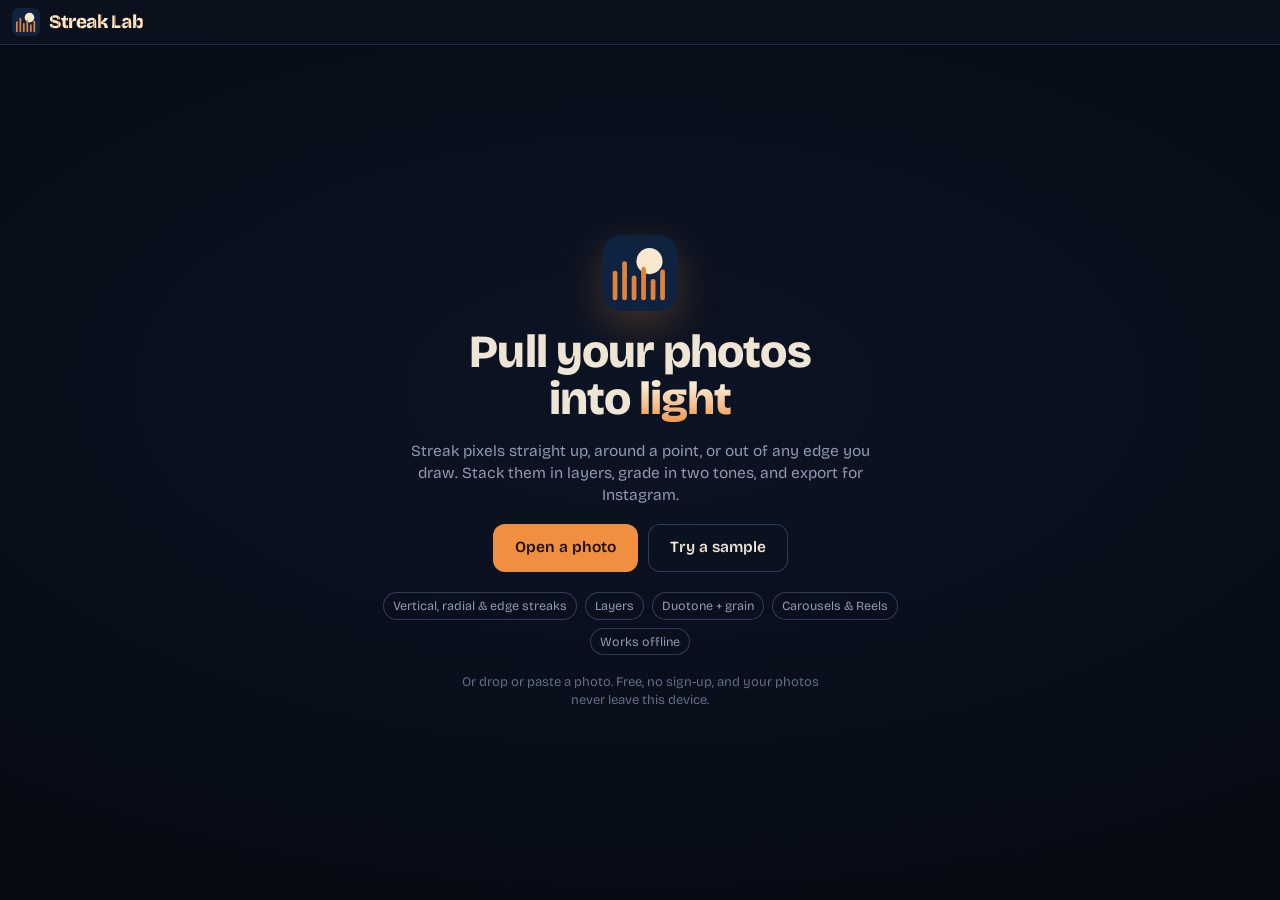
==== index.html @ 866c9d4f "Replace edge softness with edge overlap Streaks now start slightly behind the drawn edge and fade in" ====
<!doctype html>
<html lang="en">
<head>
<meta charset="utf-8">
<meta name="viewport" content="width=device-width, initial-scale=1, viewport-fit=cover, interactive-widget=resizes-content">
<title>Streak Lab</title>
<meta name="description" content="A free photo editor that turns photos into pixel-streak art: vertical, radial or edge streaks in layers, a duotone grade with grain, and exports sized for Instagram posts, carousels and Reels. Runs entirely in your browser.">
<link rel="canonical" href="https://jamies.dev/streak-lab/">
<meta name="theme-color" content="#0a111d">
<link rel="icon" href="icons/favicon.svg" type="image/svg+xml">
<link rel="icon" href="icons/favicon-32.png" sizes="32x32" type="image/png">
<link rel="apple-touch-icon" href="icons/apple-touch-icon.png">
<link rel="manifest" href="manifest.webmanifest">
<meta name="apple-mobile-web-app-capable" content="yes">
<meta name="mobile-web-app-capable" content="yes">
<meta name="apple-mobile-web-app-title" content="Streak Lab">
<meta name="apple-mobile-web-app-status-bar-style" content="black-translucent">
<meta property="og:type" content="website">
<meta property="og:site_name" content="jamies.dev">
<meta property="og:title" content="Streak Lab">
<meta property="og:description" content="Turn photos into pixel-streak art and export it for Instagram posts, carousels and Reels. Free, and your photos never leave your device.">
<meta property="og:url" content="https://jamies.dev/streak-lab/">
<meta property="og:image" content="https://jamies.dev/streak-lab/og-image.png">
<meta property="og:image:width" content="1200">
<meta property="og:image:height" content="630">
<meta property="og:image:alt" content="Streak Lab: a moon over orange pixel streaks on navy">
<meta name="twitter:card" content="summary_large_image">
<meta name="twitter:title" content="Streak Lab">
<meta name="twitter:description" content="Turn photos into pixel-streak art and export it for Instagram posts, carousels and Reels.">
<meta name="twitter:image" content="https://jamies.dev/streak-lab/og-image.png">
<meta name="twitter:image:alt" content="Streak Lab: a moon over orange pixel streaks on navy">
<link rel="preconnect" href="https://fonts.googleapis.com">
<link rel="preconnect" href="https://fonts.gstatic.com" crossorigin>
<link href="https://fonts.googleapis.com/css2?family=Bricolage+Grotesque:opsz,wght@12..96,400;12..96,500;12..96,600;12..96,800&display=swap" rel="stylesheet">
<style>
/* Darkroom theme: an editor is always dark so the photo is the brightest thing on screen */
:root{
  --bg:#0a111d; --stage:#060b14; --panel:#0f1828; --panel2:#152136; --raise:#1b2942; --line:#1f2c44; --line2:#2c3c5a;
  --fg:#eee5d4; --muted:#8e9ab0; --dim:#5f6d86; --accent:#ef8f3f; --accent-hi:#f7b267; --accent-fg:#1a1006; --cream:#f7e8cf;
  --sat:env(safe-area-inset-top,0px); --sab:env(safe-area-inset-bottom,0px); --sal:env(safe-area-inset-left,0px); --sar:env(safe-area-inset-right,0px);
  color-scheme:dark;
}
*,*::before,*::after{box-sizing:border-box}
html{-webkit-text-size-adjust:100%;height:100%}
body{margin:0;height:100%;overflow:hidden;background:var(--bg);color:var(--fg);font:14px/1.4 "Bricolage Grotesque",system-ui,-apple-system,"Segoe UI",sans-serif;-webkit-font-smoothing:antialiased}
button,select,input,label{-webkit-tap-highlight-color:transparent;touch-action:manipulation;font:inherit;color:inherit}
button{cursor:pointer}
button:disabled,label.disabled{opacity:.4;cursor:not-allowed}
[hidden]{display:none!important}
:focus-visible{outline:2px solid var(--accent);outline-offset:2px}
svg.i{width:20px;height:20px;fill:none;stroke:currentColor;stroke-width:1.7;stroke-linecap:round;stroke-linejoin:round;flex:none}
input[type=file]{position:absolute;opacity:0;width:1px;height:1px;pointer-events:none}

/* ---------- shell */
.shell{height:100vh;height:100dvh;display:grid;
  grid-template-columns:68px minmax(0,1fr) 312px;grid-template-rows:auto minmax(0,1fr);
  grid-template-areas:"top top top" "rail main panel";padding:0 var(--sar) 0 var(--sal)}
.topbar{grid-area:top}.rail{grid-area:rail}.main{grid-area:main}.panel{grid-area:panel}.tabbar{grid-area:tabbar;display:none}
body.no-photo .shell{grid-template-columns:minmax(0,1fr);grid-template-areas:"top" "main"}
body.no-photo :is(.rail,.panel,.tabbar,.optbar,.tb-edit,#exportBtn,#newBtn){display:none!important}

/* ---------- top bar */
.topbar{display:flex;align-items:center;gap:8px;padding:calc(8px + var(--sat)) 12px 8px;border-bottom:1px solid var(--line);background:var(--bg);min-width:0}
.brand{display:flex;align-items:center;gap:9px;min-width:0;margin-right:auto}
.brand svg{width:28px;height:28px;border-radius:7px;flex:none}
.brand b{font-weight:800;font-size:19px;letter-spacing:-.02em;white-space:nowrap;
  background:repeating-linear-gradient(90deg,var(--cream) 0 3px,var(--accent) 3px 4px,var(--cream) 4px 9px,var(--accent) 9px 10px,var(--cream) 10px 14px);
  -webkit-background-clip:text;background-clip:text;color:transparent}
.brand .file{color:var(--dim);font-size:12.5px;white-space:nowrap;overflow:hidden;text-overflow:ellipsis;padding-left:10px;border-left:1px solid var(--line2);margin-left:2px}
.tb-edit{display:flex;gap:2px;align-items:center}
.ib{display:inline-flex;align-items:center;justify-content:center;gap:6px;min-width:38px;height:38px;padding:0 9px;border:0;border-radius:9px;background:transparent;color:var(--fg)}
.ib:hover:not(:disabled){background:var(--raise)}
.ib.held,.ib[aria-pressed="true"]{background:var(--cream);color:#12233f}
.btn{display:inline-flex;align-items:center;justify-content:center;gap:7px;border:0;background:var(--accent);color:var(--accent-fg);font-weight:600;min-height:38px;padding:8px 16px;border-radius:9px;white-space:nowrap;position:relative}
.btn:hover:not(:disabled){background:var(--accent-hi)}
.btn.ghost{background:transparent;color:var(--fg);box-shadow:inset 0 0 0 1px var(--line2)}
.btn.ghost:hover:not(:disabled){background:var(--raise)}
.btn.big{min-height:48px;padding:12px 22px;font-size:15.5px;border-radius:12px}
.btn.wide{width:100%}
.chip{display:inline-flex;align-items:center;gap:6px;border:0;box-shadow:inset 0 0 0 1px var(--line2);background:var(--panel2);font-size:13px;min-height:32px;padding:5px 11px;border-radius:999px}
.chip:hover:not(:disabled){box-shadow:inset 0 0 0 1px var(--accent)}
.sep{width:1px;height:22px;background:var(--line2);margin:0 4px}

/* ---------- tool rail */
.rail{display:flex;flex-direction:column;gap:4px;padding:10px 8px;border-right:1px solid var(--line);background:var(--bg);overflow:auto}
.tool{display:flex;flex-direction:column;align-items:center;justify-content:center;gap:3px;min-height:54px;border:0;border-radius:11px;background:transparent;color:var(--muted);font-size:11px;line-height:1.1;padding:6px 2px;position:relative}
.tool:hover{color:var(--fg);background:var(--panel2)}
.tool[aria-pressed="true"]{color:var(--fg);background:var(--raise)}
.tool[aria-pressed="true"]::before{content:"";position:absolute;left:-8px;top:12px;bottom:12px;width:3px;border-radius:0 3px 3px 0;background:var(--accent)}
.tool kbd{position:absolute;top:4px;right:6px;font:10px/1 ui-monospace,monospace;color:var(--dim)}
.rail .grow{flex:1}

/* ---------- canvas area */
.main{display:flex;flex-direction:column;min-width:0;min-height:0;background:var(--stage)}
.optbar{display:flex;align-items:center;gap:8px 12px;flex-wrap:wrap;min-height:46px;padding:6px 12px;border-bottom:1px solid var(--line);background:var(--bg)}
.optbar .tname{font-weight:600;white-space:nowrap}
.optbar .tag{font-size:11.5px;padding:2px 7px;border-radius:999px;background:var(--raise);color:var(--accent-hi);white-space:nowrap}
.optbar .hint{flex:1 1 200px;color:var(--muted);font-size:13px;margin:0;min-width:0}
.optbar .bsize{display:flex;align-items:center;gap:8px;min-width:200px;flex:0 1 260px;font-size:13px;color:var(--muted)}
.optbar .bsize output{min-width:26px;text-align:right;color:var(--fg);font-variant-numeric:tabular-nums}
.stage{position:relative;flex:1;min-height:0;overflow:hidden;display:grid;place-items:center;touch-action:none;user-select:none;-webkit-user-select:none;
  background:radial-gradient(120% 90% at 50% 40%,#0c1424 0%,var(--stage) 70%)}
#zoomer{position:relative;transform-origin:0 0;will-change:transform;box-shadow:0 18px 60px rgba(0,0,0,.55)}
#zoomer canvas{display:block}
#overlay{position:absolute;left:0;top:0;width:100%;height:100%;touch-action:none;cursor:crosshair}
.stage.panmode #overlay{cursor:grab}
.stage.dragging::after{content:"Drop to open";position:absolute;inset:14px;border:2px dashed var(--accent);border-radius:16px;display:grid;place-items:center;color:var(--cream);font-size:18px;font-weight:600;background:rgba(10,17,29,.6)}
.zoombar{position:absolute;right:12px;bottom:12px;display:flex;align-items:center;gap:1px;background:rgba(10,17,29,.86);-webkit-backdrop-filter:blur(8px);backdrop-filter:blur(8px);box-shadow:inset 0 0 0 1px var(--line2);border-radius:10px;padding:3px;font-size:12.5px;z-index:2}
.zoombar button{border:0;background:transparent;min-width:32px;height:30px;padding:0 8px;border-radius:7px}
.zoombar button:hover{background:var(--raise)}
.zoombar span{min-width:44px;text-align:center;font-variant-numeric:tabular-nums;color:var(--muted)}
.veil{position:absolute;inset:0;background:rgba(6,11,20,.5);display:none;place-items:center;z-index:3}
body.is-busy .veil{display:grid}
.spin{width:40px;height:40px;border-radius:50%;border:4px solid rgba(247,232,207,.25);border-top-color:var(--accent);animation:spin .8s linear infinite}
@keyframes spin{to{transform:rotate(360deg)}}
@media (prefers-reduced-motion:reduce){.spin{animation-duration:2.4s}}
.toast{pointer-events:none;position:absolute;left:50%;transform:translateX(-50%);bottom:56px;z-index:4;max-width:min(520px,calc(100% - 24px));width:max-content;background:rgba(21,33,54,.96);box-shadow:inset 0 0 0 1px var(--line2),0 8px 30px rgba(0,0,0,.4);color:var(--fg);border-radius:10px;padding:9px 14px;font-size:13.5px;text-align:center;cursor:pointer;margin:0}

/* first-run guide */
.tips{position:absolute;left:12px;bottom:12px;z-index:5;width:min(340px,calc(100% - 24px));background:var(--panel2);box-shadow:inset 0 0 0 1px var(--line2),0 14px 40px rgba(0,0,0,.5);border-radius:14px;padding:14px 16px;display:grid;gap:8px}
.tips .step{font-size:11.5px;color:var(--accent-hi);font-weight:600;letter-spacing:.04em;text-transform:uppercase}
.tips h3{margin:0;font-size:16px}
.tips p{margin:0;color:var(--muted);font-size:13.5px}
.tips .inline{justify-content:flex-end}

/* empty state */
.hero{display:grid;gap:18px;justify-items:center;text-align:center;padding:28px 22px;max-width:560px}
.hero .mark{width:76px;height:76px;border-radius:20px;box-shadow:0 14px 40px rgba(239,143,63,.25)}
.hero h1{margin:0;font-size:clamp(30px,6vw,46px);line-height:1.02;font-weight:800;letter-spacing:-.02em}
.hero h1 em{font-style:normal;background:linear-gradient(180deg,var(--cream) 30%,var(--accent) 100%);-webkit-background-clip:text;background-clip:text;color:transparent}
.hero p{margin:0;color:var(--muted);font-size:15.5px;max-width:46ch}
.hero .ctas{display:flex;gap:10px;flex-wrap:wrap;justify-content:center}
.hero .small{font-size:13px;color:var(--dim)}
.feats{display:flex;gap:8px;flex-wrap:wrap;justify-content:center;margin:2px 0 0;padding:0;list-style:none}
.feats li{font-size:12.5px;color:var(--muted);padding:5px 10px;border-radius:999px;box-shadow:inset 0 0 0 1px var(--line2)}

/* ---------- right panel */
.panel{display:flex;flex-direction:column;min-height:0;border-left:1px solid var(--line);background:var(--panel)}
.pscroll{overflow:auto;overscroll-behavior:contain;flex:1;min-height:0}
.histo{padding:12px 14px 10px;border-bottom:1px solid var(--line);display:grid;gap:6px}
.histo canvas{width:100%;height:64px;display:block;border-radius:6px;background:#0a1220}
.histo .meta{display:flex;justify-content:space-between;gap:8px;font-size:11.5px;color:var(--dim);font-variant-numeric:tabular-nums}
.sec{border-bottom:1px solid var(--line)}
.sec-head{display:flex;align-items:center;gap:8px;width:100%;border:0;background:transparent;padding:12px 14px;font-weight:600;font-size:13.5px;letter-spacing:.02em;text-align:left}
.sec-head:hover{background:var(--panel2)}
.sec-head .chev{margin-left:auto;transition:transform .15s;color:var(--dim)}
.sec.collapsed .chev{transform:rotate(-90deg)}
.sec.collapsed .sec-body{display:none}
.sec-head .count{font-weight:500;color:var(--dim);font-size:12px}
.sec-body{display:grid;gap:12px;padding:2px 14px 16px}
.sub{font-size:11.5px;letter-spacing:.06em;text-transform:uppercase;color:var(--dim);font-weight:600;margin:4px 0 -4px}
.hint{margin:0;color:var(--muted);font-size:12.5px}
.inline{display:flex;gap:8px;flex-wrap:wrap;align-items:center}

/* segmented control */
.seg{display:flex;background:var(--bg);border-radius:10px;padding:3px;gap:3px;box-shadow:inset 0 0 0 1px var(--line)}
.seg button{flex:1;border:0;background:transparent;color:var(--muted);font-size:13px;min-height:32px;padding:5px 8px;border-radius:7px;white-space:nowrap}
.seg button:hover{color:var(--fg)}
.seg button[aria-pressed="true"]{background:var(--raise);color:var(--fg);font-weight:600;box-shadow:0 1px 0 rgba(255,255,255,.05),0 2px 6px rgba(0,0,0,.25)}

/* slider rows, Lightroom style: name and value on one line, slider below */
.sl{display:grid;grid-template-columns:minmax(0,1fr) auto;align-items:center;gap:0 8px}
.sl label{color:var(--muted);font-size:13px;cursor:default;user-select:none}
.sl label:hover{color:var(--fg)}
.sl output{font-size:13px;font-variant-numeric:tabular-nums;color:var(--fg);min-width:34px;text-align:right}
.sl input{grid-column:1/-1}
.selrow{display:grid;grid-template-columns:96px minmax(0,1fr);align-items:center;gap:8px;font-size:13px;color:var(--muted)}
input[type=range]{-webkit-appearance:none;appearance:none;width:100%;height:24px;margin:0;background:transparent;--p:50%;cursor:pointer}
input[type=range]::-webkit-slider-runnable-track{height:3px;border-radius:3px;background:linear-gradient(90deg,var(--accent) var(--p),var(--line2) var(--p))}
input[type=range]::-webkit-slider-thumb{-webkit-appearance:none;width:15px;height:15px;margin-top:-6px;border-radius:50%;background:var(--cream);border:0;box-shadow:0 0 0 4px rgba(239,143,63,.22),0 1px 4px rgba(0,0,0,.5)}
input[type=range]:active::-webkit-slider-thumb{box-shadow:0 0 0 6px rgba(239,143,63,.35),0 1px 4px rgba(0,0,0,.5)}
input[type=range]::-moz-range-track{height:3px;border-radius:3px;background:var(--line2)}
input[type=range]::-moz-range-progress{height:3px;border-radius:3px;background:var(--accent)}
input[type=range]::-moz-range-thumb{width:15px;height:15px;border-radius:50%;background:var(--cream);border:0;box-shadow:0 0 0 4px rgba(239,143,63,.22)}
@media (pointer:coarse){
  input[type=range]{height:32px}
  input[type=range]::-webkit-slider-thumb{width:24px;height:24px;margin-top:-10.5px}
  input[type=range]::-moz-range-thumb{width:24px;height:24px}
}
select{width:100%;font-size:13.5px;background:var(--bg);color:var(--fg);border:0;box-shadow:inset 0 0 0 1px var(--line2);border-radius:8px;padding:7px 8px;min-height:36px}
input[type=text]{font-size:16px;background:var(--bg);border:0;box-shadow:inset 0 0 0 1px var(--line2);border-radius:8px;padding:7px 10px;min-width:0;flex:1;min-height:36px}
.check{display:flex;gap:9px;align-items:flex-start;font-size:13.5px;color:var(--fg)}
.check input{width:18px;height:18px;margin:1px 0 0;accent-color:var(--accent);flex:none}

/* layers list */
.layers{display:grid;gap:6px}
.layer{display:flex;align-items:center;gap:10px;width:100%;border:0;text-align:left;padding:8px 8px 8px 10px;border-radius:10px;background:var(--bg);box-shadow:inset 0 0 0 1px var(--line);min-height:46px}
.layer:hover{box-shadow:inset 0 0 0 1px var(--line2)}
.layer[aria-pressed="true"]{background:var(--raise);box-shadow:inset 0 0 0 1px var(--accent)}
.layer .lnum{width:20px;height:20px;border-radius:6px;display:grid;place-items:center;background:var(--panel2);font-size:11.5px;color:var(--muted);flex:none}
.layer[aria-pressed="true"] .lnum{background:var(--accent);color:var(--accent-fg);font-weight:700}
.layer .ltext{display:grid;min-width:0;flex:1}
.layer .lname{font-weight:600;font-size:13.5px}
.layer .lsub{font-size:11.5px;color:var(--dim);white-space:nowrap;overflow:hidden;text-overflow:ellipsis}
.layer .ldel{border:0;background:transparent;color:var(--dim);width:30px;height:30px;border-radius:8px;display:grid;place-items:center}
.layer .ldel:hover{color:var(--fg);background:var(--panel2)}
.addrow{display:flex;gap:6px;flex-wrap:wrap}
.seg.mini{padding:2px;border-radius:9px}.seg.mini button{min-height:30px;font-size:12.5px;padding:4px 10px}
.chip input[type=checkbox]{width:15px;height:15px;margin:0;accent-color:var(--accent)}
.addrow .chip{flex:1;justify-content:center}

/* colour */
.swatches{display:grid;grid-template-columns:repeat(3,1fr);gap:8px}
.sw{display:grid;justify-items:center;gap:5px;font-size:11.5px;color:var(--muted)}
input[type=color]{-webkit-appearance:none;appearance:none;width:44px;height:44px;border:0;border-radius:50%;padding:0;background:none;cursor:pointer;box-shadow:0 0 0 2px var(--line2)}
input[type=color]::-webkit-color-swatch-wrapper{padding:0}
input[type=color]::-webkit-color-swatch{border:0;border-radius:50%}
input[type=color]::-moz-color-swatch{border:0;border-radius:50%}
.pals{display:grid;grid-template-columns:repeat(5,1fr);gap:6px}
.pal{border:0;border-radius:9px;height:34px;box-shadow:inset 0 0 0 1px rgba(255,255,255,.08);position:relative}
.pal span{position:absolute;left:0;right:0;bottom:-17px;font-size:10.5px;color:var(--muted)}
.pal:hover{box-shadow:0 0 0 2px var(--accent)}
.pals{margin-bottom:14px}

/* looks */
.starters{display:grid;grid-template-columns:repeat(2,1fr);gap:8px}
.starter{border:0;padding:0;border-radius:10px;overflow:hidden;background:var(--bg);box-shadow:inset 0 0 0 1px var(--line);text-align:left;display:grid}
.starter:hover{box-shadow:0 0 0 2px var(--accent)}
.starter .thumb{aspect-ratio:4/3;width:100%;display:block;object-fit:cover;background:linear-gradient(135deg,var(--c1),var(--c2) 60%,var(--c3))}
.starter span{padding:6px 8px;font-size:12.5px;font-weight:500}
.thumbs{display:grid;grid-template-columns:repeat(2,1fr);gap:8px}
.thumbs button{padding:0;border:0;border-radius:10px;overflow:hidden;background:var(--bg);box-shadow:inset 0 0 0 1px var(--line);display:block}
.thumbs button:hover,.thumbs button:focus-visible{box-shadow:0 0 0 2px var(--accent)}
.thumbs img{display:block;width:100%;height:auto}

/* ---------- export dialog */
dialog{border:0;padding:0;background:var(--panel);color:var(--fg);border-radius:16px;box-shadow:inset 0 0 0 1px var(--line2),0 30px 80px rgba(0,0,0,.6);width:min(560px,calc(100vw - 24px));max-height:calc(100dvh - 32px)}
dialog::backdrop{background:rgba(3,7,14,.66);-webkit-backdrop-filter:blur(3px);backdrop-filter:blur(3px)}
dialog[open]{display:flex;flex-direction:column}
.dlg-head{display:flex;align-items:center;gap:10px;padding:14px 14px 10px 18px}
.dlg-head h2{margin:0;font-size:18px;margin-right:auto}
.dlg-tabs{margin:0 14px}
.dlg-body{overflow:auto;padding:16px 18px 20px;display:grid;gap:14px}
.dlg-foot{padding:12px 18px calc(14px + var(--sab));border-top:1px solid var(--line)}
#saveBox{display:none;gap:8px}
#saveBox img{width:100%;border-radius:10px}
.slides{display:grid;grid-template-columns:repeat(auto-fill,minmax(110px,1fr));gap:8px}
.slides figure{margin:0;display:grid;gap:4px}
.slides img{width:100%;border-radius:8px;display:block}
.slides figcaption{display:flex;justify-content:space-between;align-items:center;font-size:12px;color:var(--muted)}
#reelBox{display:none;gap:8px}
#reelBox video,#reelCanvas{width:100%;max-height:52vh;object-fit:contain;background:#000;border-radius:10px;display:block}

/* ---------- phones (portrait): photo on top, tools, one panel at a time, tab bar */
@media (max-width:899px) and (orientation:portrait),(max-width:599px){
  .shell{grid-template-columns:minmax(0,1fr);grid-template-rows:auto minmax(0,1fr) auto auto auto;grid-template-areas:"top" "main" "rail" "panel" "tabbar"}
  .topbar{padding:calc(6px + var(--sat)) 8px 6px}
  .brand .file,.brand b{display:none}
  .tb-edit .lbl{display:none}
  .btn{padding:8px 13px}
  .optbar{min-height:44px;padding:4px 10px;gap:6px 10px}
  .optbar.empty,.optbar .tname,.optbar .hint{display:none}
  .optbar .bsize{flex:1 1 160px;min-width:0}
  .rail{flex-direction:row;padding:4px 8px;border-right:0;border-top:1px solid var(--line);gap:4px;overflow:visible}
  .tool{flex:1;min-height:42px;flex-direction:row;gap:6px;font-size:12.5px;padding:4px 2px}
  .tool[aria-pressed="true"]::before{left:14px;right:14px;top:auto;bottom:-6px;width:auto;height:3px;border-radius:3px 3px 0 0}
  .tool kbd,.rail .grow,.rail .zoomtool{display:none}
  .panel{height:clamp(170px,30dvh,280px);border-left:0;border-top:1px solid var(--line)}
  .histo{display:none}
  .sec{display:none;border:0}
  body[data-tab="layers"] .sec[data-sec="layers"],body[data-tab="streaks"] .sec[data-sec="streaks"],body[data-tab="colour"] .sec[data-sec="colour"],body[data-tab="looks"] .sec[data-sec="looks"]{display:block}
  .sec-head{display:none}
  .sec.collapsed .sec-body{display:grid}
  .sec-body{padding:14px 14px 18px}
  .tabbar{display:flex;border-top:1px solid var(--line);background:var(--bg);padding:0 0 var(--sab)}
  .tabbar button{flex:1;display:flex;flex-direction:column;align-items:center;gap:2px;border:0;background:transparent;color:var(--dim);font-size:11px;padding:6px 2px 5px;min-height:50px}
  .tabbar button[aria-selected="true"]{color:var(--cream)}
  .tabbar button[aria-selected="true"] svg{color:var(--accent)}
  .toast{bottom:auto;top:10px}
  body.no-photo .brand b{display:inline}
  .zoombar button.zb{display:none}
  .tips{left:8px;right:8px;width:auto;bottom:8px}
  dialog{width:100vw;max-width:100vw;height:100dvh;max-height:100dvh;border-radius:0}
  .dlg-head{padding-top:calc(12px + var(--sat))}
  .zoombar{right:8px;bottom:8px}
}
/* landscape phones: keep the desktop layout but tighter */
@media (orientation:landscape) and (max-height:520px){
  .shell{grid-template-columns:60px minmax(0,1fr) 270px}
  .topbar{padding:calc(4px + var(--sat)) 10px 4px}
  .brand .file{display:none}
  .optbar .hint{display:none}
  .histo{display:none}
  .tool{min-height:44px}
  .tool span.lbl{display:none}
}
</style>
</head>
<body class="no-photo" data-tab="streaks">
<svg width="0" height="0" style="position:absolute" aria-hidden="true">
  <symbol id="i-line" viewBox="0 0 20 20"><path d="M2.5 15.5h15M6 12.5V6M10 12.5V3.5M14 12.5V7.5"/></symbol>
  <symbol id="i-centre" viewBox="0 0 20 20"><circle cx="10" cy="10" r="6.5"/><circle cx="10" cy="10" r="1.6" fill="currentColor"/></symbol>
  <symbol id="i-edge" viewBox="0 0 20 20"><path d="M2 14.5c2.5-4.5 4.5-.5 7-3.5s4.5-.5 9-5"/><path d="M5 11V8M10 9.5V6M15 7V4" opacity=".6"/></symbol>
  <symbol id="i-protect" viewBox="0 0 20 20"><path d="M10 2.5l6 2.5v4.6c0 3.8-2.6 6.4-6 7.9-3.4-1.5-6-4.1-6-7.9V5z"/></symbol>
  <symbol id="i-erase" viewBox="0 0 20 20"><path d="M3.5 12.5l7.5-7.5 5 5-6.5 6.5H6.5z"/><path d="M8 8l5 5M10 16.5h7"/></symbol>
  <symbol id="i-hand" viewBox="0 0 20 20"><path d="M7 10.5V5a1.4 1.4 0 012.8 0v4.5V3.8a1.4 1.4 0 012.8 0v5.7V5.4a1.4 1.4 0 012.8 0v6.4c0 3.6-2.3 5.7-5.6 5.7-2.6 0-4-1.3-5.4-3.6L3.2 10.6A1.4 1.4 0 015.5 9z"/></symbol>
  <symbol id="i-undo" viewBox="0 0 20 20"><path d="M7.5 4.5L3.5 8.5l4 4"/><path d="M3.5 8.5h8.5a4.5 4.5 0 010 9H9"/></symbol>
  <symbol id="i-redo" viewBox="0 0 20 20"><path d="M12.5 4.5l4 4-4 4"/><path d="M16.5 8.5H8a4.5 4.5 0 000 9h3"/></symbol>
  <symbol id="i-split" viewBox="0 0 20 20"><rect x="2.5" y="4" width="15" height="12" rx="2"/><path d="M10 2.5v15"/><path d="M10 4h5.5a2 2 0 012 2v8a2 2 0 01-2 2H10z" fill="currentColor" opacity=".35" stroke="none"/></symbol>
  <symbol id="i-image" viewBox="0 0 20 20"><rect x="2.5" y="3.5" width="15" height="13" rx="2"/><circle cx="7.5" cy="8" r="1.5"/><path d="M2.5 14l4.5-4 4 3.5 2-2 4.5 4"/></symbol>
  <symbol id="i-export" viewBox="0 0 20 20"><path d="M10 12.5V2.5M6.5 6L10 2.5 13.5 6"/><path d="M4 11v5.5h12V11"/></symbol>
  <symbol id="i-layers" viewBox="0 0 20 20"><path d="M10 2.5l7.5 4-7.5 4-7.5-4z"/><path d="M2.5 10.5l7.5 4 7.5-4"/><path d="M2.5 14l7.5 4 7.5-4" opacity=".55"/></symbol>
  <symbol id="i-streaks" viewBox="0 0 20 20"><path d="M4.5 17V10M8 17V4M11.5 17V8M15 17V12"/></symbol>
  <symbol id="i-colour" viewBox="0 0 20 20"><circle cx="10" cy="10" r="7.5"/><path d="M10 2.5a7.5 7.5 0 000 15z" fill="currentColor" stroke="none" opacity=".55"/></symbol>
  <symbol id="i-looks" viewBox="0 0 20 20"><rect x="2.5" y="2.5" width="6.5" height="6.5" rx="1.5"/><rect x="11" y="2.5" width="6.5" height="6.5" rx="1.5"/><rect x="2.5" y="11" width="6.5" height="6.5" rx="1.5"/><rect x="11" y="11" width="6.5" height="6.5" rx="1.5"/></symbol>
  <symbol id="i-chev" viewBox="0 0 20 20"><path d="M5.5 8l4.5 4.5L14.5 8"/></symbol>
  <symbol id="i-x" viewBox="0 0 20 20"><path d="M5 5l10 10M15 5L5 15"/></symbol>
  <symbol id="i-fit" viewBox="0 0 20 20"><path d="M3 7.5V3.5h4M13 3.5h4v4M17 12.5v4h-4M7 16.5H3v-4"/></symbol>
  <symbol id="i-shuffle" viewBox="0 0 20 20"><path d="M3 6h3.5c4 0 4.5 8 8.5 8H17M3 14h3.5c1.4 0 2.3-.9 3-2.1M17 6h-2c-1.4 0-2.3.9-3 2.1"/><path d="M15 4l2 2-2 2M15 12l2 2-2 2"/></symbol>
</svg>

<div class="shell">
  <header class="topbar">
    <div class="brand">
      <svg viewBox="0 0 64 64" aria-hidden="true"><rect width="64" height="64" rx="14" fill="#0f2340"/><circle cx="40" cy="22" r="11" fill="#f7e8cf"/><g fill="#e0843a"><rect x="9" y="30" width="4" height="25" rx="2"/><rect x="17" y="22" width="4" height="33" rx="2"/><rect x="25" y="34" width="4" height="21" rx="2"/><rect x="33" y="27" width="4" height="28" rx="2"/><rect x="41" y="37" width="4" height="18" rx="2"/><rect x="49" y="29" width="4" height="26" rx="2"/></g></svg>
      <b>Streak Lab</b>
      <span class="file" id="fileInfo"></span>
    </div>
    <div class="tb-edit">
      <button class="ib" id="undoBtn" title="Undo (Ctrl/⌘ Z)" aria-label="Undo" disabled><svg class="i"><use href="#i-undo"/></svg></button>
      <button class="ib" id="redoBtn" title="Redo (Ctrl/⌘ Shift Z)" aria-label="Redo" disabled><svg class="i"><use href="#i-redo"/></svg></button>
      <span class="sep"></span>
      <button class="ib" id="compareBtn" title="Hold to see the original (\)"><svg class="i"><use href="#i-split"/></svg><span class="lbl">Before</span></button>
    </div>
    <label class="ib" id="newBtn" title="Open a different photo"><svg class="i"><use href="#i-image"/></svg><span class="lbl">Open</span><input type="file" accept="image/*" class="pick"></label>
    <button class="btn" id="exportBtn" data-act><svg class="i"><use href="#i-export"/></svg>Export</button>
  </header>

  <nav class="rail" id="toolSeg" aria-label="Tools">
    <button class="tool" data-tool="move" id="primaryTool" aria-pressed="true" title="Place streaks (P)"><kbd>P</kbd><svg class="i" id="primaryIcon"><use href="#i-line"/></svg><span class="lbl" id="primaryLabel">Line</span></button>
    <button class="tool" data-tool="paint" aria-pressed="false" title="Protect brush: keeps parts sharp (B)"><kbd>B</kbd><svg class="i"><use href="#i-protect"/></svg><span class="lbl">Protect</span></button>
    <button class="tool" data-tool="erase" aria-pressed="false" title="Eraser: removes protect paint and cuts edges (E)"><kbd>E</kbd><svg class="i"><use href="#i-erase"/></svg><span class="lbl">Erase</span></button>
    <button class="tool" data-tool="pan" aria-pressed="false" title="Hand: move the photo (H, or hold Space)"><kbd>H</kbd><svg class="i"><use href="#i-hand"/></svg><span class="lbl">Hand</span></button>
    <span class="grow"></span>
    <button class="tool zoomtool" id="zoomFitRail" title="Fit the photo to the screen (0)"><svg class="i"><use href="#i-fit"/></svg><span class="lbl">Fit</span></button>
  </nav>

  <main class="main">
    <div class="optbar" id="ctx">
      <span class="tname" id="toolName">Line</span><span class="tag" id="layerTag" hidden></span>
      <p class="hint" id="tapHint"></p>
      <div class="bsize" id="brushRow" hidden><label for="brush">Size</label><input type="range" id="brush" min="4" max="120" value="30"><output></output></div>
      <div class="bsize" id="psoftRow" hidden title="How gently protected areas blend into the streaks"><label for="psoft">Softness</label><input type="range" id="psoft" min="0" max="20" value="3"><output></output></div>
      <button class="chip" id="clearMask" hidden>Clear protect</button>
      <div class="seg mini" id="protSeg" hidden aria-label="Protect with"><button data-prot="brush" aria-pressed="true">Brush</button><button data-prot="subject" aria-pressed="false">Tap subject</button></div>
      <span class="inline" id="edgeOpts" hidden><button class="chip" id="autoTrace" title="Find the strongest horizon, skyline or ridge line">Auto-trace horizon</button><label class="chip" title="Pull edges you draw onto the nearest real outline"><input type="checkbox" id="snapEdges" checked> Snap to outlines</label></span>
      <span id="edgeBtns" hidden><button class="chip" id="clearEdges">Clear edges</button></span>
    </div>
    <div class="stage" id="stage">
      <div class="hero" id="empty">
        <svg class="mark" viewBox="0 0 64 64" aria-hidden="true"><rect width="64" height="64" rx="14" fill="#0f2340"/><circle cx="40" cy="22" r="11" fill="#f7e8cf"/><g fill="#e0843a"><rect x="9" y="30" width="4" height="25" rx="2"/><rect x="17" y="22" width="4" height="33" rx="2"/><rect x="25" y="34" width="4" height="21" rx="2"/><rect x="33" y="27" width="4" height="28" rx="2"/><rect x="41" y="37" width="4" height="18" rx="2"/><rect x="49" y="29" width="4" height="26" rx="2"/></g></svg>
        <h1>Pull your photos<br>into <em>light</em></h1>
        <p>Streak pixels straight up, around a point, or out of any edge you draw. Stack them in layers, grade in two tones, and export for Instagram.</p>
        <div class="ctas">
          <label class="btn big pickzone">Open a photo<input type="file" accept="image/*" class="pick"></label>
          <button class="btn ghost big" id="sampleBtn">Try a sample</button>
        </div>
        <ul class="feats"><li>Vertical, radial &amp; edge streaks</li><li>Layers</li><li>Duotone + grain</li><li>Carousels &amp; Reels</li><li>Works offline</li></ul>
        <p class="small"><span id="dropHint">Or drop or paste a photo. </span>Free, no sign-up, and your photos never leave this device.</p>
      </div>
      <div id="zoomer" hidden><canvas id="view"></canvas><canvas id="overlay" aria-label="Photo. Tap or drag to place streaks, edges or protect paint."></canvas></div>
      <div class="zoombar" id="zoombar" hidden>
        <button id="zoomOut" class="zb" aria-label="Zoom out">−</button><span id="zoomPct">100%</span><button id="zoomIn" class="zb" aria-label="Zoom in">+</button><button id="zoomFit">Fit</button>
      </div>
      <div class="veil" aria-hidden="true"><div class="spin"></div></div>
      <div class="tips" id="tips" hidden role="dialog" aria-labelledby="tipTitle">
        <span class="step" id="tipStep"></span><h3 id="tipTitle"></h3><p id="tipText"></p>
        <div class="inline"><button class="chip" id="tipSkip">Skip</button><button class="btn" id="tipNext">Next</button></div>
      </div>
      <p class="toast" id="status" role="status" aria-live="polite" hidden></p>
    </div>
  </main>

  <aside class="panel" aria-label="Adjustments">
    <div class="histo"><canvas id="histo" width="560" height="128" aria-hidden="true"></canvas><div class="meta"><span id="metaSize"></span><span id="metaLayers"></span></div></div>
    <div class="pscroll">
      <section class="sec" data-sec="layers">
        <button class="sec-head" aria-expanded="true">Layers <span class="count" id="layerCount"></span><svg class="i chev"><use href="#i-chev"/></svg></button>
        <div class="sec-body">
          <div class="layers" id="layerBar"></div>
          <div class="sub">Add a layer</div>
          <div class="addrow" id="addRow">
            <button class="chip" data-add="vertical"><svg class="i"><use href="#i-line"/></svg>Vertical</button>
            <button class="chip" data-add="radial"><svg class="i"><use href="#i-centre"/></svg>Radial</button>
            <button class="chip" data-add="edge"><svg class="i"><use href="#i-edge"/></svg>Edge</button>
          </div>
          <p class="hint">Stack modes on one photo, like rings around the moon plus streaks off a ridge. Later layers streak the result of earlier ones.</p>
        </div>
      </section>

      <section class="sec" data-sec="streaks">
        <button class="sec-head" aria-expanded="true">Streaks <span class="count" id="streakLayerName"></span><svg class="i chev"><use href="#i-chev"/></svg></button>
        <div class="sec-body">
          <div class="seg" id="modeSeg" aria-label="Streak mode for this layer">
            <button data-mode="vertical" aria-pressed="true">Vertical</button>
            <button data-mode="radial" aria-pressed="false">Radial</button>
            <button data-mode="edge" aria-pressed="false">Edge</button>
          </div>
          <p class="hint" id="modeHint"></p>
          <div class="selrow" id="methodRow"><label for="method">Method</label>
            <select id="method"><option value="stretch">Stretch</option><option value="sort">Pixel sort</option></select></div>
          <div class="selrow" id="sideRow" hidden><label for="side">Direction</label>
            <select id="side"><option value="up">Up</option><option value="down">Down</option><option value="left">Left</option><option value="right">Right</option><option value="angle">Custom angle</option><option value="a">Out from edge, this side</option><option value="b">Out from edge, other side</option><option value="both">Out from edge, both sides</option></select></div>
          <div class="sl" id="softRow" hidden><label for="soft" title="How far streaks reach back over the edge, fading in">Edge overlap</label><output></output><input type="range" id="soft" min="0" max="100" value="30"></div>
          <div class="sl" id="angleRow" hidden><label for="angle">Angle</label><output></output><input type="range" id="angle" min="-180" max="180" value="0"></div>
          <div class="sl" id="startRow"><label for="start" id="startLabel">Start line</label><output></output><input type="range" id="start" min="0" max="100" value="62"></div>
          <div class="sl"><label for="len">Length</label><output></output><input type="range" id="len" min="0" max="100" value="85"></div>
          <div class="sl"><label for="thr">Threshold</label><output></output><input type="range" id="thr" min="0" max="95" value="25"></div>
          <div class="sl"><label for="jit">Randomness</label><output></output><input type="range" id="jit" min="0" max="100" value="55"></div>
          <div class="sl"><label for="band">Band width</label><output></output><input type="range" id="band" min="1" max="16" value="3"></div>
          <div class="sub">Layer blending</div>
          <div class="sl"><label for="lop">Opacity</label><output></output><input type="range" id="lop" min="0" max="100" value="100"></div>
          <div class="selrow"><label for="blend">Blend</label><select id="blend"><option value="normal">Normal</option><option value="lighten">Lighten</option><option value="screen">Screen</option><option value="darken">Darken</option></select></div>
          <div class="inline"><button class="chip" id="shuffle" data-act><svg class="i"><use href="#i-shuffle"/></svg>Shuffle pattern</button></div>
          <p class="hint">Double-click (or double-tap) a slider’s name to reset it.</p>
        </div>
      </section>

      <section class="sec" data-sec="colour">
        <button class="sec-head" aria-expanded="true">Colour<svg class="i chev"><use href="#i-chev"/></svg></button>
        <div class="sec-body">
          <div class="swatches">
            <label class="sw"><input type="color" id="c1" value="#0f2340">Shadows</label>
            <label class="sw"><input type="color" id="c2" value="#e0843a">Mids</label>
            <label class="sw"><input type="color" id="c3" value="#f7e8cf">Highlights</label>
          </div>
          <div class="sub">Palettes</div>
          <div class="pals" id="pals"></div>
          <div class="sl"><label for="amt">Duotone strength</label><output></output><input type="range" id="amt" min="0" max="100" value="90"></div>
          <div class="sl"><label for="grain">Grain</label><output></output><input type="range" id="grain" min="0" max="100" value="35"></div>
        </div>
      </section>

      <section class="sec" data-sec="looks">
        <button class="sec-head" aria-expanded="true">Looks<svg class="i chev"><use href="#i-chev"/></svg></button>
        <div class="sec-body">
          <div class="sub">Starter looks</div>
          <div class="starters" id="starters"></div>
          <div class="sub">Variations of your edit</div>
          <div class="inline"><button class="btn ghost" id="variBtn" data-act>Show 4 variations</button></div>
          <div class="thumbs" id="thumbs"></div>
          <p class="hint" id="variHint" hidden>Tap a variation to use it.</p>
          <div class="sub">Your saved looks</div>
          <div class="inline">
            <select id="presetSel" aria-label="Saved looks" style="flex:1;min-width:0;width:auto"><option value="">Choose a saved look…</option></select>
            <button class="chip" id="presetDel">Delete</button>
          </div>
          <div class="inline">
            <input type="text" id="presetName" placeholder="Name this look" aria-label="Look name" enterkeyhint="done">
            <button class="chip" id="presetSave">Save look</button>
          </div>
          <p class="hint">A look keeps your layers, sliders, colours and streak patterns so a whole series matches. Edges and protect paint stay with each photo.</p>
          <div class="inline"><button class="chip" id="resetBtn">Reset sliders and colours</button></div>
        </div>
      </section>
    </div>
  </aside>

  <nav class="tabbar" role="tablist" aria-label="Panels">
    <button role="tab" data-tab="layers" aria-selected="false"><svg class="i"><use href="#i-layers"/></svg>Layers</button>
    <button role="tab" data-tab="streaks" aria-selected="true"><svg class="i"><use href="#i-streaks"/></svg>Streaks</button>
    <button role="tab" data-tab="colour" aria-selected="false"><svg class="i"><use href="#i-colour"/></svg>Colour</button>
    <button role="tab" data-tab="looks" aria-selected="false"><svg class="i"><use href="#i-looks"/></svg>Looks</button>
  </nav>
</div>

<dialog id="exportDlg" aria-labelledby="exportTitle">
  <div class="dlg-head"><h2 id="exportTitle">Export</h2><button class="ib" id="exportClose" aria-label="Close"><svg class="i"><use href="#i-x"/></svg></button></div>
  <div class="seg dlg-tabs" id="exTabs">
    <button data-ex="photo" aria-pressed="true">Photo</button>
    <button data-ex="carousel" aria-pressed="false">Carousel</button>
    <button data-ex="video" aria-pressed="false">Video</button>
  </div>
  <div class="dlg-body">
    <div class="expane" data-ex="photo">
      <div style="display:grid;gap:12px">
        <div class="selrow"><label for="fmt">Format</label>
          <select id="fmt"><option value="jpeg">JPEG, high quality</option><option value="png">PNG, lossless</option></select></div>
        <p class="hint" id="sizeInfo">Load a photo to export it.</p>
        <button class="btn big wide" id="saveBtn" data-act>Save full size</button>
        <div id="saveBox"><img id="saveImg" alt="Finished image at full size"><button class="chip" id="saveAgain">Save again</button></div>
      </div>
    </div>
    <div class="expane" data-ex="carousel" hidden>
      <div style="display:grid;gap:12px">
        <p class="hint">1080 × 1350 slides for an Instagram carousel: finished photo, original, your edges drawn on, then variations.</p>
        <label class="check"><input type="checkbox" id="carVar" checked> Add 2 variations</label>
        <div class="inline"><button class="btn big" id="carBtn" data-act>Make carousel</button><button class="btn ghost" id="carAll" hidden>Save all</button></div>
        <div class="slides" id="slides"></div>
      </div>
    </div>
    <div class="expane" data-ex="video" hidden>
      <div style="display:grid;gap:12px">
        <div class="selrow"><label for="reelStyle">Animation</label>
          <select id="reelStyle">
            <option value="grow">Streaks grow</option>
            <option value="wipe">Before/after wipe</option>
            <option value="breathe">Streaks breathe (loops)</option>
            <option value="push">Slow push-in</option>
            <option value="palette">Colour cycle (loops)</option>
            <option value="shuffle">Stop-motion streaks (loops)</option>
            <option value="glitch">Glitch reveal</option>
            <option value="beat">Beat cuts</option>
          </select></div>
        <div class="selrow"><label for="reelSize">Size</label>
          <select id="reelSize"><option value="reel">Reel / Story 9:16</option><option value="feed">Feed 4:5</option><option value="square">Square 1:1</option></select></div>
        <div class="selrow"><label for="reelDur">Length</label>
          <select id="reelDur"><option value="5">5 seconds</option><option value="7" selected>7 seconds</option><option value="10">10 seconds</option><option value="15">15 seconds</option></select></div>
        <div class="selrow"><label for="reelFit">Framing</label>
          <select id="reelFit"><option value="fit">Whole photo</option><option value="fill">Fill the frame</option></select></div>
        <div class="selrow" id="bgRow"><label for="reelBg">Background</label>
          <select id="reelBg"><option value="colour">Shadow colour</option><option value="blur">Blurred photo</option></select></div>
        <div class="sl" id="bpmRow" hidden><label for="bpm">Beats per minute</label><output></output><input type="range" id="bpm" min="60" max="180" value="120"></div>
        <p class="hint" id="reelHint"></p>
        <div class="inline"><button class="btn ghost" id="reelPrev" data-act>Preview</button><button class="btn" id="reelBtn" data-act>Make video</button><button class="btn ghost" id="reelStop" hidden>Stop</button></div>
        <canvas id="reelCanvas" width="1080" height="1920" hidden></canvas>
        <div id="reelBox"><video id="reelVid" controls playsinline loop muted></video><div class="inline"><button class="btn" id="reelSave">Save video</button></div></div>
      </div>
    </div>
  </div>
  <div class="dlg-foot">
    <label class="check"><input type="checkbox" id="credit"> Add a small “Made with Streak Lab” credit to carousel slides and videos</label>
  </div>
</dialog>
<script>
(function(){
const $=id=>document.getElementById(id);
const MAXD=1600, TAU=Math.PI*2, CANVAS_MAX=16000000;
const view=$('view'), vctx=view.getContext('2d',{willReadFrequently:true});
const ov=$('overlay'), octx=ov.getContext('2d');
const maskCv=document.createElement('canvas'), mctx=maskCv.getContext('2d');
let src=null, W=0, H=0, mask=null, busy=false, seed=1;
let fullImg=null, FW=0, FH=0, strokes=[], edges=[], curEdge=null, edgesDirty=false;
const st={mode:'vertical', tool:'move', prot:'brush', cx:.5, cy:.5, startV:62, startR:12};
const tick=()=>new Promise(r=>setTimeout(r,30));
const hints={vertical:'Tap or drag on the photo to set where the streaks start.',radial:'Tap or drag on the photo to set the centre of the rings.',edge:'Drag along a ridge, outline or rim. Streaks grow out of it; the white ticks show which way.'};
const modeHints={vertical:'Streaks rise straight up from a line across the photo.',radial:'Streaks radiate outward in rings around a centre point.',edge:'Streaks grow out of edges you draw on the photo.'};
const toolHints={subject:'Tap a person, animal or object to keep it sharp. An AI model finds its outline on this device.',paint:'Paint over the parts that should stay sharp.',erase:'Rub out protect paint, or cut away parts of an edge.',pan:'Drag to move the photo. Pinch, scroll or use + and − to zoom.'};
const primaryLabel={vertical:'Line',radial:'Centre',edge:'Edge'}, primaryIcon={vertical:'i-line',radial:'i-centre',edge:'i-edge'};
const toolTitle={vertical:'Set line',radial:'Set centre',edge:'Draw edge',paint:'Protect',erase:'Erase',pan:'Hand'};
const PALETTES={ember:['#0f2340','#e0843a','#f7e8cf'],gold:['#0a0e1c','#c79a3f','#fff0c8'],ice:['#0b1a2b','#4f8fb8','#eef6fb'],rose:['#1d0f24','#d4577b','#fbe3ea'],moss:['#0f1a12','#8a9a3c','#eef0d6']};
const store={get(k){try{return localStorage.getItem(k)}catch(e){return null}},set(k,v){try{localStorage.setItem(k,v)}catch(e){}}};
let starterKey='', starterT=0, hist=[], hi=-1;
const phoneMQ=matchMedia('(max-width:899px) and (orientation:portrait),(max-width:599px)');

// ---------- status toast and busy state
let toastT=0;
function armToast(){const el=$('status');clearTimeout(toastT);if(el.hidden||busy)return;
  toastT=setTimeout(()=>{el.hidden=true},/fail|couldn|can’t|won’t|too old|too large/i.test(el.textContent)?10000:4500)}
const status=t=>{const el=$('status');el.textContent=t;el.hidden=!t;armToast()};
$('status').onclick=()=>{if(!busy)$('status').hidden=true};
function refreshActs(){document.querySelectorAll('[data-act]').forEach(b=>b.disabled=busy||!src)}
function setBusy(on){busy=on;document.body.classList.toggle('is-busy',on);refreshActs();
  ['compareBtn','exportClose','undoBtn','redoBtn'].forEach(k=>$(k).disabled=on);if(!on){histUI();armToast()}}
refreshActs();

// ---------- saving files (claude.ai capability, or share sheet / download elsewhere)
let dl=null;
try{if(window.claude&&typeof window.claude.use==='function')window.claude.use('downloads').then(d=>{dl=d}).catch(()=>{})}catch(e){}
async function saveFiles(list){ // list of {blob,name}
  if(dl){for(const f of list){try{await dl.save({filename:f.name,data:f.blob})}catch(e){if(e&&e.code==='declined')return false;if(e&&e.code==='rate_limited'){await new Promise(r=>setTimeout(r,1500));try{await dl.save({filename:f.name,data:f.blob})}catch(_){}}}}return true}
  const files=list.map(f=>new File([f.blob],f.name,{type:f.blob.type}));
  if(navigator.canShare&&navigator.canShare({files})){try{await navigator.share({files});return true}catch(e){if(e.name==='AbortError')return false}}
  for(const f of list){const a=document.createElement('a');a.href=URL.createObjectURL(f.blob);a.download=f.name;document.body.appendChild(a);a.click();a.remove();setTimeout(()=>URL.revokeObjectURL(a.href),60000);await new Promise(r=>setTimeout(r,400))}
  return true;
}
const stamp=()=>new Date().toISOString().slice(0,16).replace(/[-:T]/g,'');

// ---------- panels: collapsible sections on a computer, one tab at a time on a phone
const SECS=['layers','streaks','colour','looks'];
function showSec(name){
  document.body.dataset.tab=name;
  document.querySelectorAll('.tabbar button').forEach(b=>b.setAttribute('aria-selected',b.dataset.tab===name));
  store.set('streaklab.tab',name); document.querySelector('.pscroll').scrollTop=0; queueStarters();
}
document.querySelectorAll('.tabbar button').forEach(b=>b.onclick=()=>showSec(b.dataset.tab));
const collapsed=new Set((store.get('streaklab.collapsed')||'').split(',').filter(Boolean));
document.querySelectorAll('.sec').forEach(s=>{const h=s.querySelector('.sec-head'),k=s.dataset.sec;
  const apply=()=>{s.classList.toggle('collapsed',collapsed.has(k));h.setAttribute('aria-expanded',!collapsed.has(k))};apply();
  h.onclick=()=>{collapsed.has(k)?collapsed.delete(k):collapsed.add(k);apply();store.set('streaklab.collapsed',[...collapsed].join());queueStarters()}});
{const t=store.get('streaklab.tab');showSec(SECS.includes(t)?t:'streaks')}
const looksVisible=()=>phoneMQ.matches?document.body.dataset.tab==='looks':!collapsed.has('looks');

// ---------- controls
const sliders=['start','len','thr','jit','band','brush','amt','grain','angle','lop','soft','psoft'];
const syncOut=k=>{const el=$(k),o=el.parentNode.querySelector('output');if(o)o.textContent=el.value+(k==='angle'?'°':'');
  el.style.setProperty('--p',((el.value-el.min)/(el.max-el.min)*100)+'%')};
sliders.forEach(k=>{const el=$(k);syncOut(k);
  el.addEventListener('input',()=>{syncOut(k); if(k==='start'){st.mode==='vertical'?st.startV=+el.value:st.startR=+el.value} if(k!=='brush')schedule(); drawOverlay();});
});
document.querySelectorAll('.sl label').forEach(l=>{let last=0;l.addEventListener('pointerup',()=>{const now=Date.now();if(now-last>350){last=now;return}last=0;
  const el=$(l.htmlFor);if(!el)return;el.value=el.id==='start'&&st.mode==='radial'?12:el.defaultValue;
  el.dispatchEvent(new Event('input',{bubbles:true}));el.dispatchEvent(new Event('change',{bubbles:true}))})});
['method','c1','c2','c3','blend'].forEach(k=>$(k).addEventListener('input',schedule));
['lop','blend'].forEach(k=>$(k).addEventListener('change',()=>renderLayers()));
$('psoft').addEventListener('change',()=>commit());
$('side').addEventListener('input',()=>{$('angleRow').hidden=$('side').value!=='angle';drawOverlay();schedule()});
for(const [k,c] of Object.entries(PALETTES)){const b=document.createElement('button');b.className='pal';b.dataset.preset=k;b.title=k[0].toUpperCase()+k.slice(1)+' palette';
  b.style.background=`linear-gradient(90deg,${c[0]} 0 33%,${c[1]} 33% 66%,${c[2]} 66%)`;b.innerHTML=`<span>${k[0].toUpperCase()+k.slice(1)}</span>`;
  b.onclick=()=>{['c1','c2','c3'].forEach((id,i)=>$(id).value=c[i]);schedule()};$('pals').appendChild(b)}

function setSeg(segId,attr,val){document.querySelectorAll('#'+segId+' button').forEach(b=>{if(b.dataset[attr]!=null)b.setAttribute('aria-pressed',b.dataset[attr]===val)})}
function updateCtx(){
  const t=st.tool, brush=t==='paint'||t==='erase';
  $('toolName').textContent=t==='move'||t==='edge'?toolTitle[st.mode]:toolTitle[t];
  $('layerTag').hidden=layers.length<2; $('layerTag').textContent=`Layer ${act+1} · ${MODE_NAMES[st.mode]}`;
  const subj=t==='paint'&&st.prot==='subject';
  $('tapHint').textContent=subj?toolHints.subject:brush||t==='pan'?toolHints[t]:hints[st.mode];
  $('edgeBtns').hidden=!(edges.length&&(t==='edge'||t==='erase'));
  $('edgeOpts').hidden=t!=='edge'; $('protSeg').hidden=t!=='paint';
  $('brushRow').hidden=!brush||subj; $('clearMask').hidden=!brush||!strokes.length; $('psoftRow').hidden=!brush||!strokes.length;
  $('ctx').classList.toggle('empty',['layerTag','brushRow','clearMask','edgeBtns','edgeOpts','protSeg','psoftRow'].every(k=>$(k).hidden));
  const h=$('tapHint').textContent; if(src&&phoneMQ.matches&&h!==lastHint&&$('tips').hidden)status(h); lastHint=h;
}
let lastHint='';
function setTool(t){st.tool=t;zm.pan=t==='pan';$('stage').classList.toggle('panmode',zm.pan);setSeg('toolSeg','tool',t);updateCtx()}
function setMode(m){
  st.mode=m; setSeg('modeSeg','mode',m);
  const e=m==='edge';
  $('startRow').hidden=e; $('methodRow').hidden=e; $('sideRow').hidden=!e; $('softRow').hidden=!e; $('angleRow').hidden=!e||$('side').value!=='angle';
  if(!e){$('start').value=m==='vertical'?st.startV:st.startR; syncOut('start');
    $('startLabel').textContent=m==='vertical'?'Start line':'Start radius'}
  $('modeHint').textContent=modeHints[m];
  const pt=$('primaryTool'); pt.dataset.tool=e?'edge':'move'; $('primaryLabel').textContent=primaryLabel[m];
  $('primaryIcon').innerHTML=`<use href="#${primaryIcon[m]}"/>`; pt.title=`${toolTitle[m]} (P)`;
  if(st.tool==='move'||st.tool==='edge')setTool(pt.dataset.tool); else updateCtx();
  if(layers.length)renderLayers();
  schedule(); drawOverlay();
}
document.querySelectorAll('#modeSeg button').forEach(b=>b.onclick=()=>setMode(b.dataset.mode));
document.querySelectorAll('#toolSeg .tool[data-tool]').forEach(b=>b.onclick=()=>setTool(b.dataset.tool));
$('clearMask').onclick=()=>{if(!mask)return;mask.fill(0);strokes=[];mctx.clearRect(0,0,W,H);updateCtx();drawOverlay();schedule();commit();status('Protect paint cleared.')};
$('clearEdges').onclick=()=>{edges=[];if(layers[act])layers[act].edges=edges;updateCtx();drawOverlay();schedule();commit()};

// ---------- layers: each has its own mode, sliders, seed, start position and edges
const PARAM_KEYS=['mode','method','side','angle','len','thr','jit','band','seed','opacity','blend','soft'], POS_KEYS=['startV','startR','cx','cy'], MAX_LAYERS=4;
const MODE_NAMES={vertical:'Vertical',radial:'Radial',edge:'Edge'};
let layers=[], act=0;
function curLayer(){return{mode:st.mode,method:$('method').value,side:$('side').value,angle:+$('angle').value,len:+$('len').value,thr:+$('thr').value,
  jit:+$('jit').value,band:+$('band').value,seed,opacity:+$('lop').value,blend:$('blend').value,soft:+$('soft').value,startV:st.startV,startR:st.startR,cx:st.cx,cy:st.cy,edges}}
function storeActive(){layers[act]=curLayer()}
function loadLayer(i){
  act=i; const L=layers[i];
  $('method').value=L.method; $('side').value=L.side;
  ['angle','len','thr','jit','band'].forEach(k=>{$(k).value=L[k];syncOut(k)});
  $('lop').value=L.opacity??100; syncOut('lop'); $('blend').value=L.blend||'normal'; $('soft').value=L.soft??30; syncOut('soft');
  seed=L.seed; st.startV=L.startV; st.startR=L.startR; st.cx=L.cx; st.cy=L.cy; edges=L.edges;
  setMode(L.mode);
}
function layerSub(L){
  const mix=((L.opacity??100)<100?` · ${L.opacity}%`:'')+(L.blend&&L.blend!=='normal'?` · ${L.blend}`:'');
  if(L.mode==='vertical')return `Line at ${L.startV}% · length ${L.len}`+mix;
  if(L.mode==='radial')return `Centre ${Math.round(L.cx*100)}%, ${Math.round(L.cy*100)}% · length ${L.len}`+mix;
  const n=L.edges.length;return n?`${n} edge${n>1?'s':''} · ${$('side').querySelector(`option[value="${L.side}"]`).textContent.toLowerCase()}`+mix:'No edges yet: draw one or auto-trace';
}
function renderLayers(){
  const bar=$('layerBar'); bar.innerHTML='';
  layers.forEach((L0,i)=>{const L=i===act?curLayer():L0, b=document.createElement('div');
    b.className='layer';b.setAttribute('role','button');b.tabIndex=0;b.setAttribute('aria-pressed',i===act);
    b.innerHTML=`<span class="lnum">${i+1}</span><svg class="i"><use href="#${primaryIcon[L.mode]}"/></svg><span class="ltext"><span class="lname">${MODE_NAMES[L.mode]}</span><span class="lsub"></span></span>`;
    b.querySelector('.lsub').textContent=layerSub(L);
    const pick=()=>{if(i===act)return;storeActive();loadLayer(i)};
    b.onclick=pick; b.onkeydown=e=>{if(e.key==='Enter'||e.key===' '){e.preventDefault();pick()}};
    if(layers.length>1){const d=document.createElement('button');d.className='ldel';d.setAttribute('aria-label',`Remove layer ${i+1}`);d.title='Remove layer';
      d.innerHTML='<svg class="i"><use href="#i-x"/></svg>';d.onclick=e=>{e.stopPropagation();removeLayer(i)};b.appendChild(d)}
    bar.appendChild(b)});
  $('addRow').querySelectorAll('button').forEach(b=>b.disabled=layers.length>=MAX_LAYERS);
  $('layerCount').textContent=layers.length>1?layers.length:'';
  $('streakLayerName').textContent=layers.length>1?`Layer ${act+1}`:'';
  $('metaLayers').textContent=`${layers.length} layer${layers.length>1?'s':''} · ${layers.map((L,i)=>MODE_NAMES[i===act?st.mode:L.mode]).join(' + ')}`;
  updateCtx();
}
function addLayer(mode){
  if(layers.length>=MAX_LAYERS)return;
  storeActive();
  layers.push({...LAYER_DEFAULT,mode,seed:1+Math.floor(Math.random()*99999),edges:[]});
  loadLayer(layers.length-1); setTool($('primaryTool').dataset.tool);
  if(phoneMQ.matches)showSec('streaks');
  status(`Added layer ${layers.length}: ${MODE_NAMES[mode]}. `+(mode==='edge'?'Drag along an edge on the photo.':'Tap the photo to place it.'));
}
function removeLayer(i){
  if(layers.length<2)return; storeActive(); layers.splice(i,1);
  loadLayer(Math.min(i<=act?Math.max(0,act-1):act,layers.length-1)); commit(); status(`Removed layer ${i+1}.`);
}
document.querySelectorAll('#addRow [data-add]').forEach(b=>b.onclick=()=>addLayer(b.dataset.add));
// the layers to render: the selected one comes from the controls, the rest from storage
function layerList(p){
  if(!p.layers||p.layers.length<2)return[{...p,edges:p.edges||edges}];
  return p.layers.map((L,i)=>i===p.act?{...p,edges:p.edges||edges}:{...p,...L});
}

// ---------- settings, looks and variations
const LOOK_KEYS=['mode','method','side','angle','len','thr','jit','band','amt','grain','c1','c2','c3','seed','opacity','blend','soft'];
function getSettings(){return{mode:st.mode,method:$('method').value,side:$('side').value,angle:+$('angle').value,
  startV:st.startV,startR:st.startR,cx:st.cx,cy:st.cy,len:+$('len').value,thr:+$('thr').value,jit:+$('jit').value,band:+$('band').value,
  amt:+$('amt').value,grain:+$('grain').value,c1:$('c1').value,c2:$('c2').value,c3:$('c3').value,seed,opacity:+$('lop').value,blend:$('blend').value,soft:+$('soft').value,psoft:+$('psoft').value,
  layers:layers.length>1?layers.map((L,i)=>i===act?null:L):undefined,act}}
function applyLook(s){
  if(s.layers&&s.layers.length>1){
    ['c1','c2','c3'].forEach(k=>{if(s[k]!=null)$(k).value=s[k]});
    ['amt','grain'].forEach(k=>{if(s[k]!=null){$(k).value=s[k];syncOut(k)}});
    storeActive();
    layers=s.layers.map((e,i)=>{e=e||s;const L={...(layers[i]||{...LAYER_DEFAULT,edges:[]})};
      PARAM_KEYS.forEach(k=>{if(e[k]!=null)L[k]=e[k]});POS_KEYS.forEach(k=>{if(e[k]!=null)L[k]=e[k]});
      if(Array.isArray(e.edges))L.edges=e.edges; return L});
    loadLayer(Math.min(s.act||0,layers.length-1)); return}
  ['method','side','c1','c2','c3','blend'].forEach(k=>{if(s[k]!=null)$(k).value=s[k]});
  ['angle','len','thr','jit','band','amt','grain'].forEach(k=>{if(s[k]!=null){$(k).value=s[k];syncOut(k)}});
  if(s.opacity!=null){$('lop').value=s.opacity;syncOut('lop')}
  if(s.soft!=null){$('soft').value=s.soft;syncOut('soft')}
  if(s.seed!=null)seed=s.seed;
  setMode(s.mode||st.mode);
}
const DEFAULTS=getSettings(), LAYER_DEFAULT=(({edges,...L})=>L)(curLayer());
layers=[curLayer()];
$('resetBtn').onclick=()=>{ // sliders and colours back to defaults; layers keep their mode, position and edges
  storeActive(); const d={};['method','side','angle','len','thr','jit','band','seed','opacity','blend','soft'].forEach(k=>d[k]=LAYER_DEFAULT[k]);
  layers=layers.map(L=>({...L,...d})); loadLayer(act);
  applyLook({c1:DEFAULTS.c1,c2:DEFAULTS.c2,c3:DEFAULTS.c3,amt:DEFAULTS.amt,grain:DEFAULTS.grain});
  status('Sliders and colours reset. Your layers, edges and protect paint are kept.')};
$('shuffle').onclick=()=>{seed=1+Math.floor(Math.random()*99999);schedule()};
function variants(base){
  const pal=Object.keys(PALETTES), cur=pal.find(k=>PALETTES[k][1]===base.c2), pi=Math.max(0,pal.indexOf(cur));
  const R=()=>1+Math.floor(Math.random()*99999), clamp=(v,a,b)=>Math.max(a,Math.min(b,Math.round(v)));
  const withPal=(o,k)=>Object.assign(o,{c1:PALETTES[k][0],c2:PALETTES[k][1],c3:PALETTES[k][2]});
  const v=[];
  v.push({...base,seed:R(),jit:clamp(base.jit+25,0,100)});
  v.push(withPal({...base,seed:R()},pal[(pi+1)%pal.length]));
  const d={...base,seed:R(),len:clamp(base.len*.7,10,100)};
  if(base.mode==='edge'){const opts=['up','both','angle'].filter(x=>x!==base.side);d.side=opts[0];if(d.side==='angle')d.angle=20}
  else d.method=base.method==='sort'?'stretch':'sort';
  v.push(d);
  v.push(withPal({...base,seed:R(),band:clamp(1+Math.random()*9,1,16),thr:clamp(base.thr+(Math.random()-.5)*30,0,95)},pal[(pi+2)%pal.length]));
  return v;
}
function loadPresets(){try{return JSON.parse(localStorage.getItem('streaklab.looks')||'{}')}catch(e){return{}}}
function storePresets(o){try{localStorage.setItem('streaklab.looks',JSON.stringify(o));return true}catch(e){return false}}
function fillPresets(sel){const o=loadPresets(),s=$('presetSel');s.length=1;Object.keys(o).sort().forEach(n=>{const op=document.createElement('option');op.value=op.textContent=n;s.appendChild(op)});if(sel)s.value=sel;$('presetDel').disabled=!s.value}
fillPresets();
$('presetSave').onclick=()=>{const n=$('presetName').value.trim();if(!n){$('presetName').focus();status('Type a name for the look first.');return}
  const s=getSettings(),look={};LOOK_KEYS.forEach(k=>look[k]=s[k]);
  if(s.layers){look.layers=s.layers.map(L=>{if(!L)return null;const o={};PARAM_KEYS.forEach(k=>o[k]=L[k]);return o});look.act=s.act}
  const o=loadPresets();o[n]=look;
  if(storePresets(o)){fillPresets(n);$('presetName').value='';status(`Saved the look “${n}”.`)}else status('This browser won’t let the page store looks.')};
$('presetName').addEventListener('keydown',e=>{if(e.key==='Enter'){e.preventDefault();$('presetSave').click()}});
$('presetSel').onchange=()=>{$('presetDel').disabled=!$('presetSel').value;const o=loadPresets()[$('presetSel').value];if(o){applyLook(o);status(`Applied the look “${$('presetSel').value}”.`)}};
$('presetDel').onclick=()=>{const n=$('presetSel').value;if(!n)return;if(!confirm(`Delete the look “${n}”?`))return;const o=loadPresets();delete o[n];storePresets(o);fillPresets();status(`Deleted “${n}”.`)};

// ---------- starter looks: one tap, previewed on your own photo
const STARTERS=[
  {name:'Ember rise',l:{mode:'vertical',method:'stretch',len:85,thr:25,jit:55,band:3},pal:'ember',amt:90,grain:35},
  {name:'Halo',l:{mode:'radial',method:'stretch',len:60,thr:30,jit:40,band:2},pal:'gold',amt:90,grain:30},
  {name:'Pixel rain',l:{mode:'vertical',method:'sort',len:70,thr:35,jit:70,band:2},pal:'ice',amt:85,grain:25},
  {name:'Shockwave',l:{mode:'radial',method:'sort',len:90,thr:20,jit:60,band:4},pal:'rose',amt:95,grain:40},
  {name:'Long exposure',l:{mode:'vertical',method:'stretch',len:100,thr:10,jit:20,band:8},pal:'moss',amt:70,grain:20},
  {name:'Ridge fire',l:{mode:'edge',side:'up',len:70,thr:20,jit:55,band:3},pal:'ember',amt:90,grain:35}];
const starterLook=S=>({opacity:100,blend:'normal',...S.l,c1:PALETTES[S.pal][0],c2:PALETTES[S.pal][1],c3:PALETTES[S.pal][2],amt:S.amt,grain:S.grain});
STARTERS.forEach((S,i)=>{const b=document.createElement('button');b.className='starter';b.dataset.i=i;
  const c=PALETTES[S.pal];b.innerHTML=`<img class="thumb" alt="" style="--c1:${c[0]};--c2:${c[1]};--c3:${c[2]}"><span></span>`;b.querySelector('span').textContent=S.name;
  b.onclick=()=>{if(!src)return;applyLook(starterLook(S));
    status(S.l.mode==='edge'&&!edges.length?`${S.name}: now drag along an edge on the photo.`:`Applied ${S.name}. Tweak it from here.`)};
  $('starters').appendChild(b)});
function queueStarters(){clearTimeout(starterT);starterT=setTimeout(renderStarters,450)}
async function renderStarters(){
  if(!src||busy||!looksVisible())return;
  const base=getSettings(), key=JSON.stringify([FW,FH,strokes.length,base.layers,base.act,st.startV,st.startR,st.cx,st.cy,edges]);
  if(key===starterKey)return; starterKey=key;
  const s=Math.min(1,240/Math.max(FW,FH)), c=ctxAt(Math.max(1,Math.round(FW*s)),Math.max(1,Math.round(FH*s)));
  const imgs=$('starters').querySelectorAll('img');
  for(let i=0;i<STARTERS.length;i++){if(starterKey!==key)return;
    imgs[i].src=toCanvas(compute(c,{...base,...starterLook(STARTERS[i])}).out,c.w,c.h).toDataURL('image/jpeg',.82); await tick()}
}

// ---------- undo / redo (layers, edges, colours and protect paint)
function snap(){storeActive();return JSON.stringify({layers,c:[$('c1').value,$('c2').value,$('c3').value],amt:+$('amt').value,grain:+$('grain').value,psoft:+$('psoft').value,strokes})}
function histUI(){$('undoBtn').disabled=busy||hi<=0;$('redoBtn').disabled=busy||hi>=hist.length-1}
function commit(){if(!src)return;const s=snap();if(hist[hi]===s)return;hist=hist.slice(0,hi+1);hist.push(s);if(hist.length>80)hist.shift();hi=hist.length-1;histUI();persistState()}
function redrawMask(){mctx.clearRect(0,0,W,H);
  for(const s of strokes){if(s.t==='auto'){const c=rasterCanvas(s.id);if(c)mctx.drawImage(c,0,0);continue}mctx.save();if(s.t==='erase')mctx.globalCompositeOperation='destination-out';mctx.fillStyle='#ff3b3b';mctx.beginPath();mctx.arc(s.x*W,s.y*H,s.r*W,0,TAU);mctx.fill();mctx.restore()}}
function restore(s){const o=JSON.parse(s);
  layers=o.layers; ['c1','c2','c3'].forEach((k,i)=>$(k).value=o.c[i]); $('amt').value=o.amt; $('grain').value=o.grain; syncOut('amt'); syncOut('grain'); if(o.psoft!=null){$('psoft').value=o.psoft;syncOut('psoft')}
  strokes=o.strokes; mask=maskAt(W,H); redrawMask(); loadLayer(Math.min(act,layers.length-1)); updateCtx()}
function undo(){if(busy||hi<=0)return;hi--;restore(hist[hi]);histUI();persistState()}
function redo(){if(busy||hi>=hist.length-1)return;hi++;restore(hist[hi]);histUI();persistState()}
$('undoBtn').onclick=undo; $('redoBtn').onclick=redo;
const pnl=document.querySelector('.panel');
pnl.addEventListener('change',e=>{if(e.target.id!=='presetName')commit()});
pnl.addEventListener('click',e=>{if(e.target.closest('button,[role=button]'))setTimeout(commit,0)});

// ---------- loading (file picker, drag and drop, paste, sample)
function loadFile(f,label,opt={}){
  if(!f||busy)return;
  if(f.type&&!f.type.startsWith('image/')){status('That isn’t an image. Choose a JPEG, PNG or HEIC photo.');return}
  const img=new Image(); img.onload=()=>{
    if(fullImg)URL.revokeObjectURL(fullImg.src);
    fullImg=img; FW=img.naturalWidth; FH=img.naturalHeight;
    const s=Math.min(1,MAXD/Math.max(FW,FH));
    W=Math.round(FW*s); H=Math.round(FH*s);
    [view,ov,maskCv].forEach(c=>{c.width=W;c.height=H});
    vctx.drawImage(img,0,0,W,H); src=vctx.getImageData(0,0,W,H).data.slice();
    mask=new Uint8Array(W*H); strokes=[]; edges=[]; st.cx=.5; st.cy=.5; layers.forEach(L=>{L.edges=[];L.cx=.5;L.cy=.5}); layers[act].edges=edges;
    document.body.classList.remove('no-photo');
    $('empty').hidden=true; $('zoomer').hidden=false; $('zoombar').hidden=false;
    $('saveBox').style.display='none'; $('slides').innerHTML=''; $('carAll').hidden=true; $('reelBox').style.display='none'; reelPrep=null; $('thumbs').innerHTML=''; $('variHint').hidden=true; status('');
    $('sizeInfo').textContent=s<1?`Original size ${FW} × ${FH}. You’re editing a smaller preview; saving renders at the original size.`:`Original size ${FW} × ${FH}.`;
    $('fileInfo').textContent=`${label||f.name||'Photo'} · ${FW} × ${FH}`; $('metaSize').textContent=`${FW} × ${FH}`;
    starterKey=''; hist=[]; hi=-1; energy=null;
    if(!opt.fromStore)persistPhoto(f,label);
    refreshActs(); renderLayers(); requestAnimationFrame(()=>{
      layout(true);
      const sv=opt.saved;
      if(sv&&sv.snap){try{for(const [id,R] of Object.entries(sv.rasters||{}))rasters.set(id,R);act=sv.act||0;restore(sv.snap);status('Welcome back. Your last edit is restored.')}catch(e){}}
      render(); drawOverlay(); commit(); if(!sv)maybeTips()});
  }; img.onerror=()=>{URL.revokeObjectURL(img.src);status('That file couldn’t be opened. Try a JPEG, PNG or HEIC exported from your photo app.')};
  img.src=URL.createObjectURL(f);
}
document.querySelectorAll('.pick').forEach(inp=>inp.addEventListener('change',e=>{loadFile(e.target.files[0]);e.target.value=''}));
let dragDepth=0;
const hasFiles=e=>e.dataTransfer&&[...e.dataTransfer.types].includes('Files');
addEventListener('dragenter',e=>{if(!hasFiles(e))return;e.preventDefault();dragDepth++;$('stage').classList.add('dragging')});
addEventListener('dragleave',()=>{if(--dragDepth<=0){dragDepth=0;$('stage').classList.remove('dragging')}});
addEventListener('dragover',e=>{if(hasFiles(e))e.preventDefault()});
addEventListener('drop',e=>{if(!hasFiles(e))return;e.preventDefault();dragDepth=0;$('stage').classList.remove('dragging');loadFile(e.dataTransfer.files[0])});
addEventListener('paste',e=>{if(e.target.closest&&e.target.closest('input[type=text]'))return;const it=[...(e.clipboardData?.items||[])].find(i=>i.type.startsWith('image/'));if(it){e.preventDefault();loadFile(it.getAsFile(),'Pasted photo')}});
if(matchMedia('(pointer:coarse)').matches)$('dropHint').hidden=true;
// a moonlit ridge drawn on the fly, so people can try the app before choosing a photo
function sampleBlob(){
  const w=1600,h=1067,c=document.createElement('canvas');c.width=w;c.height=h;const x=c.getContext('2d');
  let g=x.createLinearGradient(0,0,0,h);g.addColorStop(0,'#0b1640');g.addColorStop(.55,'#4a3b6e');g.addColorStop(.78,'#c9785a');g.addColorStop(1,'#f0b27a');x.fillStyle=g;x.fillRect(0,0,w,h);
  let r=1;const rnd=()=>(r=(r*16807)%2147483647)/2147483647;
  for(let i=0;i<260;i++){x.fillStyle=`rgba(255,255,255,${.25+rnd()*.6})`;x.fillRect(rnd()*w,rnd()*h*.5,1.6,1.6)}
  g=x.createRadialGradient(1080,330,40,1080,330,320);g.addColorStop(0,'rgba(255,240,215,.55)');g.addColorStop(1,'rgba(255,240,215,0)');x.fillStyle=g;x.fillRect(0,0,w,h);
  x.fillStyle='#fbf1de';x.beginPath();x.arc(1080,330,118,0,TAU);x.fill();
  const ridge=(y0,amp,col,seed0)=>{r=seed0;x.fillStyle=col;x.beginPath();x.moveTo(0,h);for(let i=0;i<=40;i++)x.lineTo(i*w/40,y0-rnd()*amp-(i%7===3?amp*.6:0));x.lineTo(w,h);x.fill()};
  ridge(760,170,'#2b2140',7);ridge(860,120,'#17142a',99);ridge(960,70,'#0b0a17',5);
  for(let i=0;i<70;i++){x.fillStyle=`rgba(255,${190+rnd()*50|0},120,${.5+rnd()*.5})`;x.fillRect(300+rnd()*900,950+rnd()*90,2.4,2.4)}
  return new Promise(res=>c.toBlob(res,'image/jpeg',.92));
}
$('sampleBtn').onclick=async()=>{const b=await sampleBlob();loadFile(new File([b],'sample.jpg',{type:'image/jpeg'}),'Sample photo')};

// ---------- overlay
function dirVectors(tx,ty,p){const v=p.side;
  if(v==='up')return[[0,-1]]; if(v==='down')return[[0,1]]; if(v==='left')return[[-1,0]]; if(v==='right')return[[1,0]];
  if(v==='angle'){const a=p.angle*Math.PI/180;return[[Math.sin(a),-Math.cos(a)]]}
  const s=v==='a'?[1]:v==='b'?[-1]:[1,-1]; return s.map(g=>[ty*g,-tx*g])}
function maxR(cx,cy,w,h){return Math.ceil(Math.max(Math.hypot(cx,cy),Math.hypot(w-cx,cy),Math.hypot(cx,h-cy),Math.hypot(w-cx,h-cy)))}
function drawOverlay(){ if(!src)return;
  const p=getSettings();
  octx.clearRect(0,0,W,H); octx.globalAlpha=.45; octx.drawImage(maskCv,0,0); octx.globalAlpha=1;
  const sc=W/(ov.getBoundingClientRect().width||W);
  layers.forEach((L,i)=>{if(i===act||layers.length<2)return;
    octx.globalAlpha=.4; octx.lineWidth=2*sc; octx.strokeStyle='rgba(255,255,255,.85)'; octx.setLineDash([4*sc,6*sc]);
    if(L.mode==='vertical'){octx.beginPath();const y=L.startV/100*(H-1);octx.moveTo(0,y);octx.lineTo(W,y);octx.stroke()}
    else if(L.mode==='radial'){octx.beginPath();const R=maxR(L.cx*W,L.cy*H,W,H);octx.arc(L.cx*W,L.cy*H,Math.max(2,L.startR/100*R),0,TAU);octx.stroke()}
    else{octx.setLineDash([]);octx.strokeStyle='#ffa53a';octx.lineWidth=3*sc;octx.lineJoin=octx.lineCap='round';
      for(const e of L.edges){if(e.length<2)continue;octx.beginPath();e.forEach((q,j)=>{const x=q.x*W,y=q.y*H;j?octx.lineTo(x,y):octx.moveTo(x,y)});octx.stroke()}}
    octx.globalAlpha=1});
  octx.lineWidth=2*sc; octx.setLineDash([8*sc,6*sc]); octx.strokeStyle='rgba(255,255,255,.85)';
  if(st.mode==='vertical'){octx.beginPath();const y=st.startV/100*(H-1);octx.moveTo(0,y);octx.lineTo(W,y);octx.stroke()}
  else if(st.mode==='radial'){octx.beginPath();const R=maxR(st.cx*W,st.cy*H,W,H);octx.arc(st.cx*W,st.cy*H,Math.max(2,st.startR/100*R),0,TAU);octx.stroke()}
  octx.setLineDash([]);
  const all=curEdge?edges.concat([curEdge]):edges, show=st.mode==='edge';
  for(const e of all){
    if(e.length<2)continue;
    octx.globalAlpha=show?1:.35;
    octx.strokeStyle='#ffa53a'; octx.lineWidth=3*sc; octx.lineJoin=octx.lineCap='round';
    octx.beginPath(); e.forEach((q,i)=>{const x=q.x*W,y=q.y*H;i?octx.lineTo(x,y):octx.moveTo(x,y)}); octx.stroke();
    if(show){
      octx.strokeStyle='#fff'; octx.lineWidth=1.5*sc; let acc=0;
      for(let i=1;i<e.length;i++){const ax=e[i-1].x*W,ay=e[i-1].y*H,bx=e[i].x*W,by=e[i].y*H,l=Math.hypot(bx-ax,by-ay);acc+=l;
        if(acc>=28*sc&&l>0){acc=0;const tx=(bx-ax)/l,ty=(by-ay)/l;
          for(const [nx,ny] of dirVectors(tx,ty,p)){octx.beginPath();octx.moveTo(bx,by);octx.lineTo(bx+nx*14*sc,by+ny*14*sc);octx.stroke()}}}
    }
    octx.globalAlpha=1;
  }
}

// ---------- layout, zoom and pan
const zm={z:1,tx:0,ty:0,pan:false};
let layoutKey='';
function layout(force){
  if(!src)return;
  const stage=$('stage'), pad=phoneMQ.matches?12:40, sw=Math.max(50,stage.clientWidth-pad), sh=Math.max(50,stage.clientHeight-pad), key=sw+'x'+sh;
  if(!force&&key===layoutKey)return; layoutKey=key;
  const s=Math.min(sw/W,sh/H);
  view.style.width=W*s+'px'; view.style.height=H*s+'px';
  zm.z=1;zm.tx=0;zm.ty=0; applyZoom();
}
function applyZoom(){$('zoomer').style.transform=`translate(${zm.tx}px,${zm.ty}px) scale(${zm.z})`;$('zoomPct').textContent=Math.round(zm.z*100)+'%';drawOverlay()}
function origin(){const r=$('zoomer').getBoundingClientRect();return{x:r.left-zm.tx,y:r.top-zm.ty}}
function zoomAt(sx,sy,nz){nz=Math.max(1,Math.min(16,nz));const o=origin(),lx=(sx-o.x-zm.tx)/zm.z,ly=(sy-o.y-zm.ty)/zm.z;
  zm.z=nz;zm.tx=sx-o.x-nz*lx;zm.ty=sy-o.y-nz*ly;if(nz===1){zm.tx=0;zm.ty=0}applyZoom()}
function stageCentre(){const r=$('stage').getBoundingClientRect();return[r.left+r.width/2,r.top+r.height/2]}
const fit=()=>{zm.z=1;zm.tx=0;zm.ty=0;applyZoom()};
$('zoomIn').onclick=()=>zoomAt(...stageCentre(),zm.z*1.6);
$('zoomOut').onclick=()=>zoomAt(...stageCentre(),zm.z/1.6);
$('zoomFit').onclick=fit; $('zoomFitRail').onclick=fit;
$('stage').addEventListener('wheel',e=>{if(!src)return;e.preventDefault();zoomAt(e.clientX,e.clientY,zm.z*Math.exp(-e.deltaY*.0025))},{passive:false});
document.addEventListener('gesturestart',e=>e.preventDefault());
if(window.ResizeObserver)new ResizeObserver(()=>layout()).observe($('stage')); else addEventListener('resize',()=>layout());

// ---------- before / after
let comparing=false;
function compareOn(){if(!src||busy||comparing)return;comparing=true;$('compareBtn').classList.add('held');vctx.putImageData(new ImageData(src,W,H),0,0);ov.style.opacity=0}
function compareOff(){if(!comparing)return;comparing=false;$('compareBtn').classList.remove('held');ov.style.opacity='';render()}
const cb=$('compareBtn');
cb.addEventListener('pointerdown',e=>{e.preventDefault();try{cb.setPointerCapture(e.pointerId)}catch(_){}compareOn()});
['pointerup','pointercancel','lostpointercapture'].forEach(t=>cb.addEventListener(t,compareOff));
cb.addEventListener('contextmenu',e=>e.preventDefault());
cb.addEventListener('keydown',e=>{if(e.key===' '||e.key==='Enter'){e.preventDefault();compareOn()}});
cb.addEventListener('keyup',e=>{if(e.key===' '||e.key==='Enter')compareOff()});
cb.addEventListener('blur',compareOff);

// ---------- keyboard shortcuts (photo-editor conventions)
let spaceTool=null;
addEventListener('keydown',e=>{
  if(e.target.closest&&e.target.closest('input[type=text],select,dialog'))return;
  const k=e.key.toLowerCase(), mod=e.ctrlKey||e.metaKey;
  if(mod&&k==='z'){e.preventDefault();e.shiftKey?redo():undo();return}
  if(mod&&k==='y'){e.preventDefault();redo();return}
  if(mod&&k==='e'&&src){e.preventDefault();openExport();return}
  if(mod||e.altKey||!src)return;
  if(e.key==='\\'&&!e.repeat){compareOn();return}
  if(e.key===' '&&!e.repeat&&!e.target.closest('button,[role=button]')){e.preventDefault();if(st.tool!=='pan'){spaceTool=st.tool;setTool('pan')}return}
  const tools={p:$('primaryTool').dataset.tool,b:'paint',e:'erase',h:'pan'};
  if(tools[k]){setTool(tools[k]);return}
  if(k==='0'){fit();return}
  if(e.key==='['||e.key===']'){const b=$('brush');b.value=+b.value+(e.key===']'?6:-6);syncOut('brush');return}
});
addEventListener('keyup',e=>{if(e.key==='\\')compareOff();if(e.key===' '&&spaceTool){setTool(spaceTool);spaceTool=null}});

// ---------- painting
function dot(m,w,h,t,px,py,rad){
  const x0=Math.max(0,px-rad|0),x1=Math.min(w-1,px+rad|0),y0=Math.max(0,py-rad|0),y1=Math.min(h-1,py+rad|0),r2=rad*rad,v=t==='paint'?1:0;
  for(let y=y0;y<=y1;y++)for(let x=x0;x<=x1;x++)if((x-px)**2+(y-py)**2<=r2)m[y*w+x]=v;
}
function maskAt(w,h){const m=new Uint8Array(w*h);for(const s of strokes){if(s.t==='auto')applyRaster(m,w,h,s.id);else dot(m,w,h,s.t,s.x*w,s.y*h,s.r*w)}return m}
const rasters=new Map(); // subject masks from the AI model: {w,h,data: 0-255 confidence}
function applyRaster(m,w,h,id){const R=rasters.get(id);if(!R)return;const {w:rw,h:rh,data}=R;
  for(let y=0;y<h;y++){const fy=Math.min(rh-1,Math.max(0,(y+.5)*rh/h-.5)),y0=fy|0,y1=Math.min(rh-1,y0+1),ty=fy-y0;
    for(let x=0;x<w;x++){const fx=Math.min(rw-1,Math.max(0,(x+.5)*rw/w-.5)),x0=fx|0,x1=Math.min(rw-1,x0+1),tx=fx-x0;
      const v=(data[y0*rw+x0]*(1-tx)+data[y0*rw+x1]*tx)*(1-ty)+(data[y1*rw+x0]*(1-tx)+data[y1*rw+x1]*tx)*ty;
      if(v>=100)m[y*w+x]=1}}}
function rasterCanvas(id){const R=rasters.get(id);if(!R)return null;if(R.cv&&R.cv.width===W&&R.cv.height===H)return R.cv;
  const m=new Uint8Array(W*H);applyRaster(m,W,H,id);const c=document.createElement('canvas');c.width=W;c.height=H;const x=c.getContext('2d'),d=x.createImageData(W,H);
  for(let i=0;i<m.length;i++)if(m[i]){d.data[i*4]=255;d.data[i*4+1]=59;d.data[i*4+2]=59;d.data[i*4+3]=255}
  x.putImageData(d,0,0);Object.defineProperty(R,'cv',{value:c,writable:true,enumerable:false,configurable:true});return c}
let drawing=false;
function pt(e){const r=ov.getBoundingClientRect();return{x:(e.clientX-r.left)/r.width*W,y:(e.clientY-r.top)/r.height*H}}
function paintAt(p){const rad=+$('brush').value*(W/ov.getBoundingClientRect().width);const t=st.tool;
  strokes.push({t,x:p.x/W,y:p.y/H,r:rad/W});
  dot(mask,W,H,t,p.x,p.y,rad);
  mctx.save(); if(t==='erase')mctx.globalCompositeOperation='destination-out';
  mctx.fillStyle='#ff3b3b'; mctx.beginPath(); mctx.arc(p.x,p.y,rad,0,TAU); mctx.fill(); mctx.restore();
  if(t==='erase'&&edges.length){
    const r2=rad*rad, out=[];
    for(const e of edges){let cur=[];
      for(const q of e){if((q.x*W-p.x)**2+(q.y*H-p.y)**2<=r2){if(cur.length>1)out.push(cur);cur=[]}else cur.push(q)}
      if(cur.length>1)out.push(cur)}
    edges=out; layers[act].edges=edges; edgesDirty=true}
  drawOverlay()}
const ptrs=new Map(); let pinch=null, panning=null;
function pinchInfo(){const [a,b]=[...ptrs.values()];return{d:Math.hypot(a.x-b.x,a.y-b.y)||1,mx:(a.x+b.x)/2,my:(a.y+b.y)/2}}
ov.addEventListener('pointerdown',e=>{if(!src||busy)return;
  ptrs.set(e.pointerId,{x:e.clientX,y:e.clientY}); ov.setPointerCapture(e.pointerId);
  if(ptrs.size===2){
    if(drawing){drawing=false;curEdge=null;drawOverlay()} panning=null;
    const i=pinchInfo(), o=origin(); pinch={...i,z:zm.z,lx:(i.mx-o.x-zm.tx)/zm.z,ly:(i.my-o.y-zm.ty)/zm.z,o}; return}
  if(ptrs.size>2)return;
  if(zm.pan||e.button===1){panning={x:e.clientX,y:e.clientY,tx:zm.tx,ty:zm.ty};return}
  const p=pt(e);
  if(st.tool==='move'){
    if(st.mode==='vertical'){st.startV=Math.round(p.y/H*100);$('start').value=st.startV}
    else if(st.mode==='radial'){st.cx=p.x/W;st.cy=p.y/H}
    syncOut('start'); drawOverlay(); schedule(); drawing=true; return}
  if(st.tool==='paint'&&st.prot==='subject'){protectSubject(p);return}
  drawing=true;
  if(st.tool==='edge'){curEdge=[{x:p.x/W,y:p.y/H}];drawOverlay()} else paintAt(p)});
ov.addEventListener('pointermove',e=>{
  if(ptrs.has(e.pointerId))ptrs.set(e.pointerId,{x:e.clientX,y:e.clientY});
  if(pinch&&ptrs.size===2){const i=pinchInfo(), nz=Math.max(1,Math.min(16,pinch.z*i.d/pinch.d));
    zm.z=nz; zm.tx=i.mx-pinch.o.x-nz*pinch.lx; zm.ty=i.my-pinch.o.y-nz*pinch.ly; applyZoom(); return}
  if(panning){zm.tx=panning.tx+e.clientX-panning.x;zm.ty=panning.ty+e.clientY-panning.y;applyZoom();return}
  if(!drawing)return;const p=pt(e), sc=W/ov.getBoundingClientRect().width;
  if(st.tool==='move'){if(st.mode==='vertical'){st.startV=Math.max(0,Math.min(100,Math.round(p.y/H*100)));$('start').value=st.startV}else if(st.mode==='radial'){st.cx=Math.max(0,Math.min(1,p.x/W));st.cy=Math.max(0,Math.min(1,p.y/H))}syncOut('start');drawOverlay();schedule();return}
  if(st.tool==='edge'){const l=curEdge[curEdge.length-1];if(Math.hypot(p.x-l.x*W,p.y-l.y*H)>=1.5*sc){curEdge.push({x:p.x/W,y:p.y/H});drawOverlay()}}
  else paintAt(p)});
['pointerup','pointercancel'].forEach(t=>ov.addEventListener(t,e=>{ptrs.delete(e.pointerId);
  if(ptrs.size<2)pinch=null; if(!ptrs.size)panning=null;
  if(!drawing)return;drawing=false;
  if(curEdge){if(curEdge.length>1){let e2=curEdge;if($('snapEdges').checked){try{e2=snapEdge(curEdge)}catch(_){}}edges.push(e2)}curEdge=null;drawOverlay()}
  edgesDirty=false; schedule(); renderLayers(); commit()}));

// ---------- automatic edges: snap drawn edges onto real outlines, or trace the horizon
let energy=null;
function getEnergy(){
  if(energy&&energy.src===src)return energy;
  const s=Math.min(1,900/Math.max(W,H)), w=Math.max(8,Math.round(W*s)), h=Math.max(8,Math.round(H*s));
  let L=new Float32Array(w*h);
  for(let y=0;y<h;y++){const sy=Math.min(H-1,Math.round(y/s));for(let x=0;x<w;x++){const sx=Math.min(W-1,Math.round(x/s)),i=(sy*W+sx)*4;L[y*w+x]=src[i]*.299+src[i+1]*.587+src[i+2]*.114}}
  const blur=a=>{const b=new Float32Array(w*h),c=new Float32Array(w*h);
    for(let y=0;y<h;y++)for(let x=0;x<w;x++){let t=0,n=0;for(let k=-2;k<=2;k++){const q=x+k;if(q>=0&&q<w){t+=a[y*w+q];n++}}b[y*w+x]=t/n}
    for(let y=0;y<h;y++)for(let x=0;x<w;x++){let t=0,n=0;for(let k=-2;k<=2;k++){const q=y+k;if(q>=0&&q<h){t+=b[q*w+x];n++}}c[y*w+x]=t/n}return c};
  L=blur(L);
  const e=new Float32Array(w*h), gy=new Float32Array(w*h);
  for(let y=1;y<h-1;y++)for(let x=1;x<w-1;x++){const i=y*w+x;
    const gx=(L[i-w+1]+2*L[i+1]+L[i+w+1])-(L[i-w-1]+2*L[i-1]+L[i+w-1]), g=(L[i+w-1]+2*L[i+w]+L[i+w+1])-(L[i-w-1]+2*L[i-w]+L[i-w+1]);
    e[i]=Math.hypot(gx,g); gy[i]=Math.abs(g)}
  // scale against a high percentile so long, steady outlines beat a few very strong pixels
  const norm=a=>{const smp=[];for(let i=0;i<a.length;i+=7)smp.push(a[i]);smp.sort((p,q)=>p-q);const ref=smp[Math.floor(smp.length*.985)]||1;for(let i=0;i<a.length;i++)a[i]=Math.min(1,a[i]/ref)};
  norm(e); norm(gy);
  return energy={src,w,h,s,e,gy};
}
const eAt=(E,a,x,y)=>{x=Math.round(x);y=Math.round(y);return x<0||y<0||x>=E.w||y>=E.h?0:a[y*E.w+x]};
function snapEdge(pts){
  const E=getEnergy(), k=E.s, P=[];
  for(const q of pts){const x=q.x*W*k,y=q.y*H*k;if(!P.length){P.push([x,y]);continue}
    const [px,py]=P[P.length-1],d=Math.hypot(x-px,y-py),n=Math.floor(d/2);for(let j=1;j<=n;j++)P.push([px+(x-px)*j/n,py+(y-py)*j/n])}
  if(P.length<4)return pts;
  const R=Math.max(4,Math.round(16*(W/ov.getBoundingClientRect().width)*k)), off=new Float32Array(P.length);
  for(let i=0;i<P.length;i++){const a=P[Math.max(0,i-3)],b=P[Math.min(P.length-1,i+3)];let tx=b[0]-a[0],ty=b[1]-a[1];const l=Math.hypot(tx,ty)||1;tx/=l;ty/=l;
    const nx=-ty,ny=tx;let best=0,bv=.15;
    for(let t=-R;t<=R;t++){const v=eAt(E,E.e,P[i][0]+nx*t,P[i][1]+ny*t)-.25*(t/R)**2;if(v>bv){bv=v;best=t}}
    off[i]=best;P[i].push(nx,ny)}
  for(let pass=0;pass<3;pass++){const o=off.slice();for(let i=0;i<P.length;i++){let t=0,n=0;for(let j=-3;j<=3;j++){const q=i+j;if(q>=0&&q<P.length){t+=o[q];n++}}off[i]=t/n}}
  const w=W*k,h=H*k;
  return P.map((q,i)=>({x:Math.max(0,Math.min(1,(q[0]+q[2]*off[i])/w)),y:Math.max(0,Math.min(1,(q[1]+q[3]*off[i])/h))}));
}
function traceHorizon(){
  const E=getEnergy(),{w,h}=E,y0=Math.floor(h*.06),y1=Math.ceil(h*.94),lam=.04;
  const A=new Float32Array(w*h);for(let i=0;i<A.length;i++)A[i]=.6*E.gy[i]+.4*E.e[i]; // favour horizontal outlines
  let prev=new Float32Array(h).fill(-1e9);for(let y=y0;y<y1;y++)prev[y]=A[y*w];
  const back=new Int8Array(w*h);
  for(let x=1;x<w;x++){const cur=new Float32Array(h).fill(-1e9);
    for(let y=y0;y<y1;y++){let bv=-1e9,bd=0;for(let d=-2;d<=2;d++){const q=y+d;if(q<y0||q>=y1)continue;const v=prev[q]-lam*Math.abs(d);if(v>bv){bv=v;bd=d}}
      cur[y]=bv+A[y*w+x];back[y*w+x]=bd}
    prev=cur}
  let y=y0;for(let q=y0;q<y1;q++)if(prev[q]>prev[y])y=q;
  const score=prev[y]/w, ys=new Float32Array(w);
  for(let x=w-1;x>=0;x--){ys[x]=y;if(x>0)y+=back[y*w+x]}
  const sm=x=>{let t=0,n=0;for(let j=-4;j<=4;j++){const q=x+j;if(q>=0&&q<w){t+=ys[q];n++}}return t/n};
  const pts=[];for(let x=0;x<w;x+=3)pts.push({x:x/(w-1),y:sm(x)/(h-1)});pts.push({x:1,y:sm(w-1)/(h-1)});
  return{pts,score};
}
$('autoTrace').onclick=()=>{if(!src||busy||st.mode!=='edge')return;
  const r=traceHorizon();
  if(r.score<.1){status('Couldn’t find a clear horizon or skyline. Try drawing the edge instead.');return}
  edges.push(r.pts);layers[act].edges=edges;drawOverlay();schedule();renderLayers();commit();
  status('Traced the strongest horizon line. Use Erase to trim any part you don’t want.')};

// ---------- subject protection: tap a subject and an on-device AI model masks it
const MP='https://cdn.jsdelivr.net/npm/@mediapipe/tasks-vision@0.10.14';
const SEG_MODEL='https://storage.googleapis.com/mediapipe-models/interactive_segmenter/magic_touch/float32/1/magic_touch.tflite';
let segP=null, segReady=false;
function getSegmenter(){
  if(!segP)segP=(async()=>{const v=await import(MP+'/vision_bundle.mjs'), fs=await v.FilesetResolver.forVisionTasks(MP+'/wasm');
    return v.InteractiveSegmenter.createFromOptions(fs,{baseOptions:{modelAssetPath:SEG_MODEL,delegate:'CPU'},outputCategoryMask:false,outputConfidenceMasks:true})})()
    .catch(e=>{segP=null;throw e});
  return segP}
async function protectSubject(p){
  if(busy)return; setBusy(true);
  status(segReady?'Finding the subject…':'Loading the subject finder (about 15 MB, first time only)…'); await tick();
  try{
    const seg=await getSegmenter(); segReady=true; status('Finding the subject…'); await tick();
    const cv=toCanvas(new Uint8ClampedArray(src),W,H), kx=p.x/W, ky=p.y/H;
    let best=null;
    seg.segment(cv,{keypoint:{x:kx,y:ky}},r=>{for(const m of r.confidenceMasks||[]){const f=m.getAsFloat32Array(),mw=m.width,mh=m.height,
      at=f[Math.min(mh-1,Math.floor(ky*mh))*mw+Math.min(mw-1,Math.floor(kx*mw))];
      if(!best||at>best.at){const d=new Uint8Array(f.length);for(let i=0;i<f.length;i++)d[i]=Math.round(Math.max(0,Math.min(1,f[i]))*255);best={at,w:mw,h:mh,data:d}}}});
    let cover=0; if(best)for(const v of best.data)if(v>=100)cover++;
    if(!best||best.at<.4||cover<best.data.length*.001){status('Couldn’t find a subject there. Try tapping the middle of it, or paint with the brush.');setBusy(false);return}
    const id='m'+Date.now().toString(36); rasters.set(id,{w:best.w,h:best.h,data:best.data}); strokes.push({t:'auto',id});
    applyRaster(mask,W,H,id); const rc=rasterCanvas(id); if(rc)mctx.drawImage(rc,0,0);
    drawOverlay(); setBusy(false); schedule(); updateCtx(); commit();
    status('Subject protected. Tap another to add it, or use Erase to trim.');
  }catch(e){setBusy(false);status('Couldn’t run the subject finder: '+(e.message||e)+'. It needs an internet connection the first time.')}
}
document.querySelectorAll('#protSeg button').forEach(b=>b.onclick=()=>{st.prot=b.dataset.prot;setSeg('protSeg','prot',st.prot);updateCtx()});

// ---------- keep work between visits (stored on this device only, in IndexedDB)
const idb=(()=>{let dbp=null;
  const open=()=>dbp||(dbp=new Promise((res,rej)=>{const r=indexedDB.open('streaklab',1);r.onupgradeneeded=()=>r.result.createObjectStore('kv');r.onsuccess=()=>res(r.result);r.onerror=()=>rej(r.error)}));
  const run=(mode,fn)=>open().then(db=>new Promise((res,rej)=>{const t=db.transaction('kv',mode),r=fn(t.objectStore('kv'));t.oncomplete=()=>res(r.result);t.onerror=t.onabort=()=>rej(t.error)}));
  return{get:k=>run('readonly',s=>s.get(k)),set:(k,v)=>run('readwrite',s=>s.put(v,k))}})();
let photoId=null, saveT=0;
function persistPhoto(f,label){photoId=Date.now().toString(36);try{idb.set('photo',{id:photoId,blob:f,name:label||f.name||'Photo'}).catch(()=>{})}catch(e){}}
function persistState(){clearTimeout(saveT);saveT=setTimeout(()=>{if(!src||!photoId||hi<0)return;
  const used={};for(const s of strokes)if(s.t==='auto'){const R=rasters.get(s.id);if(R)used[s.id]={w:R.w,h:R.h,data:R.data}}
  try{idb.set('state',{id:photoId,snap:hist[hi],act,rasters:used,at:Date.now()}).catch(()=>{})}catch(e){}},500)}
async function resumeLast(){try{const ph=await idb.get('photo');if(!ph||!ph.blob||src)return;const sv=await idb.get('state');
  photoId=ph.id;loadFile(ph.blob,ph.name,{fromStore:true,saved:sv&&sv.id===ph.id?sv:null})}catch(e){}}

// ---------- offline: cache the app (and the AI model once used) with a service worker
if('serviceWorker' in navigator&&(location.protocol==='https:'||location.hostname==='localhost'))
  addEventListener('load',()=>navigator.serviceWorker.register('sw.js').catch(()=>{}));

// ---------- first-run guide
const TIPS=[
  ['Place your streaks','Tap or drag on the photo to move where the streaks start. Switch between Vertical, Radial and Edge in the Streaks panel.'],
  ['Shape them','Length, Threshold and Randomness change the look. Use Protect to keep a face or subject sharp, and hold Before to compare.'],
  ['Make it yours','Try a starter look, stack layers to combine modes, then Export a full-size photo, a carousel or a Reel.']];
let tipI=0;
function showTip(){const [t,p]=TIPS[tipI];$('tipStep').textContent=`Tip ${tipI+1} of ${TIPS.length}`;$('tipTitle').textContent=t;$('tipText').textContent=p;$('tipNext').textContent=tipI<TIPS.length-1?'Next':'Got it';$('tips').hidden=false}
function endTips(){$('tips').hidden=true;store.set('streaklab.tips','1')}
function maybeTips(){if(!store.get('streaklab.tips')){tipI=0;showTip()}}
$('tipNext').onclick=()=>{if(++tipI<TIPS.length)showTip();else endTips()};
$('tipSkip').onclick=endTips;

// ---------- processing (works on a context: {src,w,h,mask,bs})
const lum=(d,i)=>(d[i]*.299+d[i+1]*.587+d[i+2]*.114)/255;
const rnd=(i,s)=>{const x=Math.sin((i+s*1013.7)*127.1+311.7)*43758.5453;return x-Math.floor(x)};
function streakCols(d,w,r0,p,bs,touched,dist){
  const thr=p.thr/100, jit=p.jit/100, bw=Math.max(1,Math.round(p.band*bs)), lf=p.len/100;
  if(p.method==='sort'){sortCols(d,w,r0,thr,lf,bw,jit,p.seed,touched,dist);return}
  for(let bx=0;bx<w;bx+=bw){
    const be=Math.min(w,bx+bw); let L=0;
    for(let x=bx;x<be;x++)L+=lum(d,(r0*w+x)*4); L/=(be-bx);
    const t=Math.max(0,Math.min(1,(L-thr)/(1-thr+1e-6)));
    const len=Math.round(Math.sqrt(t)*lf*(1-jit+jit*rnd(bx/bw|0,p.seed))*r0); if(len<1)continue; const fs=len*.8;
    for(let x=bx;x<be;x++){
      const s=(r0*w+x)*4, R=d[s], G=d[s+1], B=d[s+2];
      for(let k=1;k<=len&&r0-k>=0;k++){
        const q=(r0-k)*w+x, i=q*4, f=k<fs?1:(len-k)/(len-fs+1e-6);
        d[i]+=(R-d[i])*f; d[i+1]+=(G-d[i+1])*f; d[i+2]+=(B-d[i+2])*f;
        if(touched)touched[q]=1; if(dist)dist[q]=k;
      }
    }
  }
}
function sortCols(d,w,r0,thr,lf,bw,jit,sd,touched,dist){
  const buf=[];
  for(let x=0;x<w;x++){
    const lim=Math.max(0,Math.round(r0-lf*r0*(1-jit+jit*rnd(x/bw|0,sd))));
    let y=r0;
    while(y>=lim){
      while(y>=lim&&lum(d,(y*w+x)*4)<thr)y--;
      const end=y; buf.length=0;
      while(y>=lim&&lum(d,(y*w+x)*4)>=thr){const i=(y*w+x)*4;buf.push([d[i],d[i+1],d[i+2],lum(d,i)]);y--}
      if(buf.length>1){buf.sort((a,b)=>b[3]-a[3]);
        for(let k=0;k<buf.length;k++){const q=(end-k)*w+x,i=q*4;d[i]=buf[k][0];d[i+1]=buf[k][1];d[i+2]=buf[k][2];if(touched)touched[q]=1;if(dist)dist[q]=r0-(end-k)}}
    }
  }
}
function radial(c,out,p,dist){
  const {src,w,h}=c, cx=p.cx*w, cy=p.cy*h, R=maxR(cx,cy,w,h), A=Math.min(12000,Math.ceil(TAU*R));
  const cs=new Float64Array(A), sn=new Float64Array(A);
  for(let a=0;a<A;a++){cs[a]=Math.cos(a/A*TAU);sn[a]=Math.sin(a/A*TAU)}
  const pd=new Uint8ClampedArray(A*R*4);
  for(let j=0;j<R;j++){const r=R-1-j;
    for(let a=0;a<A;a++){const x=Math.round(cx+r*cs[a]), y=Math.round(cy+r*sn[a]);
      if(x>=0&&x<w&&y>=0&&y<h){const i=(y*w+x)*4,o=(j*A+a)*4;pd[o]=src[i];pd[o+1]=src[i+1];pd[o+2]=src[i+2]}}}
  const touched=new Uint8Array(A*R), pdist=dist?new Float32Array(A*R):null;
  streakCols(pd,A,R-1-Math.round(p.startR/100*(R-1)),p,c.bs,touched,pdist);
  for(let y=0;y<h;y++)for(let x=0;x<w;x++){
    const dx=x-cx, dy=y-cy, r=Math.round(Math.hypot(dx,dy)), j=R-1-r; if(j<0)continue;
    let th=Math.atan2(dy,dx); if(th<0)th+=TAU;
    const a=Math.round(th/TAU*A)%A, q=j*A+a; if(!touched[q])continue;
    const o=q*4, i=(y*w+x)*4; out[i]=pd[o]; out[i+1]=pd[o+1]; out[i+2]=pd[o+2];
    if(dist)dist[y*w+x]=pdist[q];
  }
}
function edgeStreaks(c,out,p,dist,over){
  const {src,w,h}=c, thr=p.thr/100, jit=p.jit/100, bw=Math.max(1,Math.round(p.band*c.bs)), maxLen=p.len/100*.75*Math.hypot(w,h);
  const perp=['a','b','both'].includes(p.side), step=.5, win=Math.max(3,Math.round(8*c.bs)), fe=p.soft>0?p.soft/100*.02*Math.hypot(w,h):0;
  (p.edges||edges).forEach((e,ei)=>{
    const xs=[],ys=[];
    for(let i=1;i<e.length;i++){const ax=e[i-1].x*w,ay=e[i-1].y*h,bx=e[i].x*w,by=e[i].y*h,l=Math.hypot(bx-ax,by-ay),n=Math.max(1,Math.ceil(l/step));
      for(let k=0;k<n;k++){xs.push(ax+(bx-ax)*k/n);ys.push(ay+(by-ay)*k/n)}}
    xs.push(e[e.length-1].x*w);ys.push(e[e.length-1].y*h);
    const N=xs.length; if(N<3)return;
    const tx=new Float64Array(N),ty=new Float64Array(N),ang=new Float64Array(N);
    for(let k=0;k<N;k++){const a=Math.max(0,k-win),b=Math.min(N-1,k+win);let dx=xs[b]-xs[a],dy=ys[b]-ys[a],l=Math.hypot(dx,dy)||1;tx[k]=dx/l;ty[k]=dy/l;ang[k]=Math.atan2(ty[k],tx[k])}
    const per=Math.max(1,Math.round(bw/step)), bands=Math.ceil(N/per), blen=new Float64Array(bands);
    for(let b=0;b<bands;b++){let L=0,n=0;
      for(let k=b*per;k<Math.min(N,(b+1)*per);k++){const x=Math.round(xs[k]),y=Math.round(ys[k]);if(x>=0&&x<w&&y>=0&&y<h){L+=lum(src,(y*w+x)*4);n++}}
      if(!n)continue; L/=n;
      const t=Math.max(0,Math.min(1,(L-thr)/(1-thr+1e-6)));
      blen[b]=Math.sqrt(t)*maxLen*(1-jit+jit*rnd(b+ei*7919,p.seed))}
    for(let k=0;k<N;k++){
      const len=blen[(k/per)|0]; if(len<1)continue;
      const sx=Math.round(xs[k]),sy=Math.round(ys[k]); if(sx<0||sx>=w||sy<0||sy>=h)continue;
      const s=(sy*w+sx)*4, R=src[s],G=src[s+1],B=src[s+2], fs=len*.8;
      let dth=perp&&k<N-1?Math.abs(ang[k+1]-ang[k]):0; if(dth>Math.PI)dth=TAU-dth;
      for(const [nx,ny] of dirVectors(tx[k],ty[k],p)){
        if(over&&fe>0)for(let d=-fe;d<1;d+=.6){ // overlap: reach back over the edge, fading in towards the line
          const t=(d+fe)/(fe+1), a=t*t*(3-2*t), x=Math.round(xs[k]+nx*d), y=Math.round(ys[k]+ny*d);
          if(x<0||x>=w||y<0||y>=h)continue; const q=y*w+x;
          if(a>over.a[q]){over.a[q]=a;over.c[q*3]=R;over.c[q*3+1]=G;over.c[q*3+2]=B}}
        for(let d=1;d<=len;d+=.7){
          const f=d<fs?1:(len-d)/(len-fs+1e-6), wide=Math.min(6,Math.ceil(step+d*dth));
          for(let j=0;j<wide;j++){
            const x=Math.round(xs[k]+nx*d+tx[k]*j*.9), y=Math.round(ys[k]+ny*d+ty[k]*j*.9);
            if(x<0||x>=w||y<0||y>=h)continue;
            const q=y*w+x, i=q*4; out[i]+=(R-out[i])*f; out[i+1]+=(G-out[i+1])*f; out[i+2]+=(B-out[i+2])*f;
            if(dist&&d<dist[q])dist[q]=d;
          }
        }
      }
    }
  });
}
const hex=h=>[1,3,5].map(i=>parseInt(h.slice(i,i+2),16));
function grade(out,p){
  const c=[hex(p.c1),hex(p.c2),hex(p.c3)], lut=new Uint8Array(768);
  for(let v=0;v<256;v++){const t=v/255, seg=t<.5?0:1, f=t<.5?t*2:(t-.5)*2;
    for(let k=0;k<3;k++)lut[v*3+k]=c[seg][k]+(c[seg+1][k]-c[seg][k])*f}
  const amt=p.amt/100, g=p.grain*1.1, sd=p.seed|0;
  for(let o=0,px=0;o<out.length;o+=4,px++){
    let n=0; if(g){let x=Math.imul(px^sd,2654435761);x^=x>>>15;x=Math.imul(x,2246822519);x^=x>>>13;n=((x>>>0)/4294967296-.5)*g}
    const v=Math.round(lum(out,o)*255);
    for(let k=0;k<3;k++)out[o+k]=out[o+k]+(lut[v*3+k]-out[o+k])*amt+n;
    out[o+3]=255;
  }
  return out;
}
function streakLayer(c,out,p,dist,over){
  if(p.mode==='vertical')streakCols(out,c.w,Math.min(c.h-1,Math.round(p.startV/100*(c.h-1))),p,c.bs,null,dist);
  else if(p.mode==='radial')radial(c,out,p,dist);
  else edgeStreaks(c,out,p,dist,over);
}
function compute(c,p,wantDist){
  const out=new Uint8ClampedArray(c.src), dist=wantDist?new Float32Array(c.w*c.h).fill(Infinity):null;
  const list=layerList(p), over=list.some(l=>l.mode==='edge'&&l.soft>0)?{a:new Float32Array(c.w*c.h),c:new Float32Array(c.w*c.h*3)}:null, plain=lp=>(lp.opacity==null||lp.opacity>=100)&&(!lp.blend||lp.blend==='normal');
  if(list.length===1&&plain(list[0]))streakLayer(c,out,list[0],dist,over);
  else list.forEach((lp,i)=>{ // later layers sample the result of the earlier ones, then blend over it
    const before=new Uint8ClampedArray(out), lc=i?{...c,src:before}:c, d=dist?new Float32Array(c.w*c.h).fill(Infinity):null;
    streakLayer(lc,out,lp,d,over); if(!plain(lp))blendInto(before,out,lp.blend||'normal',(lp.opacity??100)/100);
    if(d)for(let j=0;j<d.length;j++)if(d[j]<dist[j])dist[j]=d[j]});
  const pr=p.psoft>0?Math.round(p.psoft*c.bs):0, soft=pr>0?softMask(c.mask,c.w,c.h,pr):null;
  if(soft){for(let i=0;i<c.w*c.h;i++){const a=soft[i];if(!a)continue;const o=i*4;
      out[o]+=(c.src[o]-out[o])*a;out[o+1]+=(c.src[o+1]-out[o+1])*a;out[o+2]+=(c.src[o+2]-out[o+2])*a;if(dist&&a>.5)dist[i]=Infinity}}
  else for(let i=0;i<c.w*c.h;i++)if(c.mask[i]){const o=i*4;out[o]=c.src[o];out[o+1]=c.src[o+1];out[o+2]=c.src[o+2];if(dist)dist[i]=Infinity}
  if(over)for(let i=0;i<c.w*c.h;i++){const a=over.a[i];if(!a)continue;const o=i*4;
    out[o]+=(over.c[i*3]-out[o])*a;out[o+1]+=(over.c[i*3+1]-out[o+1])*a;out[o+2]+=(over.c[i*3+2]-out[o+2])*a;if(dist&&a>.3&&!(dist[i]<1))dist[i]=1}
  grade(out,p);
  return wantDist?{out,dist,orig:grade(new Uint8ClampedArray(c.src),p)}:{out};
}
// protect weight: 1 inside the protected area, fading to 0 over r pixels outside it (two box blurs ≈ gaussian)
function softMask(m,w,h,r){
  let any=false;for(let i=0;i<m.length;i++)if(m[i]){any=true;break} if(!any)return null;
  let a=new Float32Array(m.length);for(let i=0;i<m.length;i++)a[i]=m[i];
  const pass=(src,horiz)=>{const o=new Float32Array(src.length),n=horiz?w:h,lines=horiz?h:w,d=2*r+1;
    for(let l=0;l<lines;l++){const at=k=>horiz?l*w+k:k*w+l;let sum=0;
      for(let k=-r;k<=r;k++)sum+=src[at(Math.min(n-1,Math.max(0,k)))];
      for(let k=0;k<n;k++){o[at(k)]=sum/d;sum+=src[at(Math.min(n-1,k+r+1))]-src[at(Math.max(0,k-r))]}}
    return o};
  for(let k=0;k<2;k++){a=pass(a,true);a=pass(a,false)}
  for(let i=0;i<a.length;i++){const t=Math.max(0,Math.min(1,(a[i]-.25)*2));a[i]=t*t*(3-2*t)}
  return a}
function blendInto(base,out,mode,a){
  for(let k=0;k<out.length;k+=4)for(let j=k;j<k+3;j++){const b=base[j],o=out[j];
    const r=mode==='lighten'?(o>b?o:b):mode==='darken'?(o<b?o:b):mode==='screen'?255-(255-b)*(255-o)/255:o;
    out[j]=b+(r-b)*a}
}
function previewCtx(){return{src,w:W,h:H,mask,bs:1}}
// read the original photo at any size (tiled, so very large photos fit browser canvas limits)
function ctxAt(tw,th){
  const s=new Uint8ClampedArray(tw*th*4), rows=Math.max(1,Math.floor(4000000/tw));
  const tc=document.createElement('canvas'); tc.width=tw; tc.height=Math.min(rows,th); const tx=tc.getContext('2d',{willReadFrequently:true});
  for(let y=0;y<th;y+=rows){const hh=Math.min(rows,th-y);tx.clearRect(0,0,tw,tc.height);
    tx.drawImage(fullImg,0,y*FH/th,FW,hh*FH/th,0,0,tw,hh);s.set(tx.getImageData(0,0,tw,hh).data,y*tw*4)}
  tc.width=tc.height=1;
  return{src:s,w:tw,h:th,mask:maskAt(tw,th),bs:tw/W};
}
function toCanvas(d,w,h){const c=document.createElement('canvas');c.width=w;c.height=h;c.getContext('2d').putImageData(new ImageData(d,w,h),0,0);return c}

function render(){ if(!src||busy)return; const out=compute(previewCtx(),getSettings()).out; vctx.putImageData(new ImageData(out,W,H),0,0); drawHisto(out); queueStarters(); }
let timer=0; function schedule(){clearTimeout(timer);timer=setTimeout(render,70)}

// ---------- variations
$('variBtn').onclick=async()=>{
  if(!src||busy)return; setBusy(true); status('Rendering variations…'); await tick();
  try{
    const s=Math.min(1,480/Math.max(FW,FH)), c=ctxAt(Math.round(FW*s),Math.round(FH*s)), base=getSettings(), box=$('thumbs');
    box.innerHTML='';
    for(const v of variants(base)){
      const cv=toCanvas(compute(c,v).out,c.w,c.h), b=document.createElement('button'), im=new Image();
      im.src=cv.toDataURL('image/jpeg',.85); im.alt='Variation'; b.appendChild(im);
      b.onclick=()=>{applyLook(v);status('Variation applied. Shuffle or tweak from here.')};
      box.appendChild(b); await tick();
    }
    $('variHint').hidden=false; status('');
  }catch(e){status('Couldn’t render variations: '+(e.message||e))}
  setBusy(false);
};

// ---------- full-size save
function canvasBlob(cv,type,q){return new Promise((res,rej)=>cv.toBlob(b=>b?res(b):rej(new Error('the browser couldn’t encode an image this large')),type,q))}
const CRC=(()=>{const t=new Uint32Array(256);for(let n=0;n<256;n++){let c=n;for(let k=0;k<8;k++)c=c&1?0xedb88320^(c>>>1):c>>>1;t[n]=c>>>0}return t})();
function chunk(type,data){const out=new Uint8Array(12+data.length),dv=new DataView(out.buffer);
  dv.setUint32(0,data.length);for(let i=0;i<4;i++)out[4+i]=type.charCodeAt(i);out.set(data,8);
  let c=0xffffffff;for(let i=4;i<8+data.length;i++)c=CRC[(c^out[i])&255]^(c>>>8);dv.setUint32(8+data.length,(c^0xffffffff)>>>0);return out}
async function encodePNG(d,w,h){
  if(typeof CompressionStream==='undefined')throw new Error('this browser is too old to write very large PNGs');
  const raw=new Uint8Array((w*3+1)*h);let p=0;
  for(let y=0;y<h;y++){raw[p++]=0;for(let x=0,i=y*w*4;x<w;x++,i+=4){raw[p++]=d[i];raw[p++]=d[i+1];raw[p++]=d[i+2]}}
  const z=new Uint8Array(await new Response(new Blob([raw]).stream().pipeThrough(new CompressionStream('deflate'))).arrayBuffer());
  const ih=new Uint8Array(13),dv=new DataView(ih.buffer);dv.setUint32(0,w);dv.setUint32(4,h);ih[8]=8;ih[9]=2;
  return new Blob([new Uint8Array([137,80,78,71,13,10,26,10]),chunk('IHDR',ih),chunk('IDAT',z),chunk('IEND',new Uint8Array(0))],{type:'image/png'})}

$('saveBtn').onclick=async()=>{
  if(!src||busy)return; setBusy(true); $('saveBox').style.display='none';
  try{
    status(`Reading the photo at ${FW} × ${FH}…`); await tick();
    const c=ctxAt(FW,FH);
    status('Rendering streaks at full size…'); await tick();
    const out=compute(c,getSettings()).out;
    status('Encoding…'); await tick();
    const fits=FW*FH<=CANVAS_MAX, want=$('fmt').value; let blob, note='';
    if(fits){const cv=toCanvas(out,FW,FH);blob=await canvasBlob(cv,want==='jpeg'?'image/jpeg':'image/png',.97);cv.width=cv.height=1}
    else{blob=await encodePNG(out,FW,FH); if(want==='jpeg')note=' It’s too large for the browser’s JPEG encoder, so it’s lossless PNG.'}
    const img=$('saveImg'); if(img.src.startsWith('blob:'))URL.revokeObjectURL(img.src);
    img.src=URL.createObjectURL(blob); $('saveBox').style.display='grid';
    const ext=blob.type==='image/png'?'png':'jpg';
    status(`Rendered ${FW} × ${FH} ${ext.toUpperCase()}, ${(blob.size/1e6).toFixed(1)} MB.${note}`);
    setBusy(false);
    lastSave={blob,name:`streak-${stamp()}.${ext}`};
    await saveFiles([lastSave]);
  }catch(e){status(`Full-size render failed: ${e.message||e}. Very large photos can run out of memory on a phone; try the same file on a computer.`)}
  setBusy(false);
};

// ---------- carousel
let slideFiles=[];
function cropRect(w,h,ar){return w/h>ar?{w:h*ar,h,x:(w-h*ar)/2,y:0}:{w,h:w/ar,x:0,y:(h-w/ar)/2}}
async function slideFrom(cv,cr,credit){const s=document.createElement('canvas');s.width=1080;s.height=1350;const x=s.getContext('2d');
  x.imageSmoothingQuality='high';x.drawImage(cv,cr.x,cr.y,cr.w,cr.h,0,0,1080,1350);if(credit)creditMark(x,1080,1350);const b=await canvasBlob(s,'image/jpeg',.95);s.width=s.height=1;return b}
$('carBtn').onclick=async()=>{
  if(!src||busy)return; setBusy(true); $('slides').innerHTML=''; $('carAll').hidden=true; slideFiles=[];
  try{
    status('Building carousel slides…'); await tick();
    const full=cropRect(FW,FH,.8), s=Math.min(1,Math.max(1080/full.w,.01)), tw=Math.round(FW*s), th=Math.round(FH*s);
    const c=ctxAt(tw,th), cr=cropRect(tw,th,.8), p=getSettings(), list=[];
    list.push(['Finished',toCanvas(compute(c,p).out,tw,th)]); await tick();
    const orig=toCanvas(c.src,tw,th); list.push(['Original',orig]);
    // process slide: original with edges / start line and protect area drawn on
    const pc=document.createElement('canvas');pc.width=tw;pc.height=th;const px=pc.getContext('2d');px.drawImage(orig,0,0);
    if(strokes.length){const mc=document.createElement('canvas');mc.width=tw;mc.height=th;const mx=mc.getContext('2d'),md=mx.createImageData(tw,th);
      for(let i=0;i<tw*th;i++)if(c.mask[i]){md.data[i*4]=255;md.data[i*4+1]=59;md.data[i*4+2]=59;md.data[i*4+3]=95}
      mx.putImageData(md,0,0);px.drawImage(mc,0,0)}
    const lw=Math.max(3,tw/220);px.lineWidth=lw;px.lineCap=px.lineJoin='round';px.strokeStyle='#ffa53a';
    for(const L of layerList(p)){px.setLineDash([]);
    if(L.mode==='edge'){for(const e of L.edges){px.beginPath();e.forEach((q,i)=>{i?px.lineTo(q.x*tw,q.y*th):px.moveTo(q.x*tw,q.y*th)});px.stroke()}}
    else if(L.mode==='vertical'){const y=L.startV/100*(th-1);px.setLineDash([lw*4,lw*3]);px.beginPath();px.moveTo(0,y);px.lineTo(tw,y);px.stroke()}
    else{px.setLineDash([lw*4,lw*3]);px.beginPath();px.arc(L.cx*tw,L.cy*th,Math.max(4,L.startR/100*maxR(L.cx*tw,L.cy*th,tw,th)),0,TAU);px.stroke()}}
    list.push(['Process',pc]);
    if($('carVar').checked){for(const v of variants(p).slice(0,2)){list.push(['Variation',toCanvas(compute(c,v).out,tw,th)]);status(`Rendering variations…`);await tick()}}
    status('Encoding slides…'); await tick();
    let n=1;
    for(const [label,cv] of list){
      const blob=await slideFrom(cv,cr,$('credit').checked&&(label==='Finished'||label==='Variation')), name=`streak-${stamp()}-${n}.jpg`; slideFiles.push({blob,name});
      const fig=document.createElement('figure'), im=new Image(), cap=document.createElement('figcaption'), sb=document.createElement('button');
      im.src=URL.createObjectURL(blob); im.alt=`Slide ${n}: ${label}`;
      cap.textContent=`${n}. ${label}`; sb.className='chip'; sb.textContent='Save'; const f={blob,name}; sb.onclick=()=>saveFiles([f]);
      cap.appendChild(sb); fig.append(im,cap); $('slides').appendChild(fig); n++;
    }
    $('carAll').hidden=false;
    status(`${list.length} slides ready at 1080 × 1350. Save them, or long-press each image.`);
  }catch(e){status('Couldn’t build the carousel: '+(e.message||e))}
  setBusy(false);
};
$('carAll').onclick=()=>{if(slideFiles.length)saveFiles(slideFiles)};

// ---------- video (Reel, Story, feed video)
let reelFile=null, reelPrep=null, reelStop=false, reelRunning=false;
function pickMime(){if(typeof MediaRecorder==='undefined')return null;
  for(const m of['video/mp4;codecs=avc1','video/mp4','video/webm;codecs=vp9','video/webm'])if(MediaRecorder.isTypeSupported(m))return m;return ''}
const ease=t=>t<=0?0:t>=1?1:t<.5?2*t*t:1-Math.pow(-2*t+2,2)/2;
const REEL_SIZES={reel:[1080,1920,'Reel / Story'],feed:[1080,1350,'feed video'],square:[1080,1080,'square video']};
const REEL_INFO={
  grow:'The original fades into the grade, then the streaks grow out of it.',
  wipe:'A line sweeps across, revealing the finished photo over the original.',
  breathe:'The streaks grow and shrink back like breathing. It loops seamlessly.',
  push:'The finished photo fades in while the camera slowly pushes in toward the streaks.',
  palette:'Cross-fades through the colour palettes with the same streaks. It loops seamlessly.',
  shuffle:'Flicks through new random streak patterns like stop-motion. It loops seamlessly.',
  glitch:'The original breaks up into glitchy slices that settle into the finished photo.',
  beat:'Hard cuts between finished, original and two variations on every beat. Set the BPM to match the song you’ll add.'};
function reelOpts(){return{style:$('reelStyle').value,size:$('reelSize').value,dur:+$('reelDur').value,fit:$('reelFit').value,bgMode:$('reelBg').value,bpm:+$('bpm').value}}
function syncReelUI(){const o=reelOpts(),[w,h,name]=REEL_SIZES[o.size];
  $('bgRow').hidden=o.fit!=='fit'; $('bpmRow').hidden=o.style!=='beat';
  $('reelHint').textContent=`${REEL_INFO[o.style]} ${o.dur} seconds at ${w} × ${h} (${name}), silent so you can add music in Instagram. Keep this screen open while it records.`}
['reelStyle','reelSize','reelDur','reelFit','reelBg'].forEach(k=>$(k).addEventListener('input',syncReelUI));
$('bpm').addEventListener('input',()=>{$('bpm').parentNode.querySelector('output').textContent=$('bpm').value;syncReelUI()});
$('bpm').dispatchEvent(new Event('input')); syncReelUI();
function reelKey(o){return JSON.stringify([getSettings(),o.style,o.size,o.fit,o.bgMode,edges,strokes.length,FW,FH])}
// Everything slow happens here, once; preview and recording reuse the result.
async function prepareReel(o){
  const key=reelKey(o); if(reelPrep&&reelPrep.key===key)return reelPrep;
  reelPrep=null;
  const p=getSettings(), [VW,VH]=REEL_SIZES[o.size];
  const s=o.fit==='fill'?Math.max(VW/FW,VH/FH):Math.min(VW/FW,VH/FH), iw=Math.round(FW*s), ih=Math.round(FH*s);
  const c=ctxAt(iw,ih), r=compute(c,p,true);
  let maxD=0; for(const d of r.dist)if(d!==Infinity&&d>maxD)maxD=d;
  const cSrc=toCanvas(c.src,iw,ih), cOrig=toCanvas(r.orig,iw,ih), cFin=toCanvas(r.out,iw,ih);
  const extra=[], big=iw*ih>3000000;
  if(o.style==='palette'){const ks=Object.keys(PALETTES).filter(k=>PALETTES[k][1]!==p.c2).slice(0,4);
    for(const k of ks){status(`Grading the ${k} palette…`);await tick();const q={...p,c1:PALETTES[k][0],c2:PALETTES[k][1],c3:PALETTES[k][2]};extra.push(toCanvas(compute(c,q).out,iw,ih))}}
  if(o.style==='shuffle'){const n=big?4:7;
    for(let i=0;i<n;i++){status(`Rendering streak pattern ${i+1} of ${n}…`);await tick();extra.push(toCanvas(compute(c,{...p,seed:1+Math.floor(Math.random()*99999)}).out,iw,ih))}}
  if(o.style==='beat'){let i=0;for(const v of variants(p).slice(0,2)){status(`Rendering variation ${++i} of 2…`);await tick();extra.push(toCanvas(compute(c,v).out,iw,ih))}}
  let bgC=null;
  if(o.fit==='fit'&&o.bgMode==='blur'){ // photo scaled to cover the frame, blurred and darkened
    const k=Math.max(VW/iw,VH/ih), cw=iw*k, ch=ih*k;
    bgC=document.createElement('canvas');bgC.width=VW;bgC.height=VH;const bx=bgC.getContext('2d');bx.imageSmoothingQuality='high';
    if(typeof bx.filter==='string'){bx.filter='blur(36px)';bx.drawImage(cFin,(VW-cw)/2-40,(VH-ch)/2-40,cw+80,ch+80);bx.filter='none'}
    else{ // older Safari: step down then back up, which smooths like a blur
      let cur=cFin,w=iw,h=ih;const steps=[];
      while(w>40){w=Math.max(20,Math.round(w/2));h=Math.max(1,Math.round(h/2));const t=document.createElement('canvas');t.width=w;t.height=h;t.getContext('2d').drawImage(cur,0,0,w,h);steps.push(t);cur=t}
      for(let i=steps.length-2;i>=0;i--){steps[i].getContext('2d').drawImage(cur,0,0,steps[i].width,steps[i].height);cur=steps[i]}
      bx.drawImage(cur,(VW-cw)/2,(VH-ch)/2,cw,ch)}
    bx.fillStyle='rgba(0,0,0,.3)';bx.fillRect(0,0,VW,VH)}
  // where slow zooms aim: the radial centre, the start line, or the middle of the drawn edges
  let fx=.5,fy=.5;
  if(p.mode==='radial'){fx=p.cx;fy=p.cy}else if(p.mode==='vertical'){fy=p.startV/100*.8}
  else if(edges.length){let n=0,sx=0,sy=0;for(const e of edges)for(const q of e){sx+=q.x;sy+=q.y;n++}fx=sx/n;fy=sy/n}
  fx=Math.max(.25,Math.min(.75,fx)); fy=Math.max(.25,Math.min(.75,fy));
  const fr=document.createElement('canvas');fr.width=iw;fr.height=ih;const fxc=fr.getContext('2d'),fimg=fxc.createImageData(iw,ih);
  reelPrep={key,p,VW,VH,iw,ih,ox:(VW-iw)/2,oy:(VH-ih)/2,maxD,dist:r.dist,cSrc,cOrig,cFin,extra,bgC,fx,fy,fr,fxc,fimg,
    f32:new Uint32Array(fimg.data.buffer),o32:new Uint32Array(r.out.buffer),g32:new Uint32Array(r.orig.buffer)};
  return reelPrep;
}
function reelDrawer(R,o){
  const vc=$('reelCanvas'), vx=vc.getContext('2d'), {VW,VH,iw,ih,ox,oy,maxD,dist,cSrc,cOrig,cFin,extra,bgC,fr,fxc,fimg,f32,o32,g32}=R, D=o.dur, bg=R.p.c1;
  vc.width=VW; vc.height=VH;
  const back=()=>{vx.globalAlpha=1;if(bgC)vx.drawImage(bgC,0,0);else{vx.fillStyle=bg;vx.fillRect(0,0,VW,VH)}};
  const img=(cv,a=1,z=1)=>{vx.save();vx.globalAlpha=a;if(z!==1){const px=ox+iw*R.fx,py=oy+ih*R.fy;vx.translate(px,py);vx.scale(z,z);vx.translate(-px,-py)}vx.drawImage(cv,ox,oy);vx.restore()};
  const reveal=T=>{if(T>=maxD)return cFin;for(let i=0;i<f32.length;i++)f32[i]=dist[i]<=T?o32[i]:g32[i];fxc.putImageData(fimg,0,0);return fr};
  const hash=n=>{const x=Math.sin(n*127.1+311.7)*43758.5453;return x-Math.floor(x)};
  return t=>{
    back();
    switch(o.style){
      case 'wipe':{
        if(t<1){vx.drawImage(cSrc,ox,oy);return}
        if(t>=4){vx.drawImage(cFin,ox,oy);return}
        const X=ease((t-1)/3)*iw; vx.drawImage(cSrc,ox,oy);
        if(X>0){vx.drawImage(cFin,0,0,X,ih,ox,oy,X,ih);vx.fillStyle='rgba(255,255,255,.9)';vx.fillRect(ox+X-2,oy,4,ih)}
        return}
      case 'breathe':{const k=Math.max(1,Math.round(D/3.5));img(reveal(maxD*(.5+.5*Math.cos(TAU*k*t/D))));return}
      case 'push':{const z=1+.18*ease(t/D);
        if(t<.8){img(cSrc,1,z);return}
        if(t<1.8){img(cSrc,1,z);img(cFin,ease(t-.8),z);return}
        img(cFin,1,z);return}
      case 'palette':{const fs=[cFin,...extra],n=fs.length,seg=D/n,i=Math.min(n-1,Math.floor(t/seg)),f=(t-i*seg)/seg;
        img(fs[i]); if(f>.7)img(fs[(i+1)%n],ease((f-.7)/.3)); return}
      case 'shuffle':{const fs=[cFin,...extra];img(fs[Math.floor(t*8)%fs.length]);return}
      case 'glitch':{
        const burst=(s,l)=>t>=s&&t<s+l?1-(t-s)/l:0, g=Math.max(burst(.9,1.6),.55*burst(D-.8,.8)), frame=Math.floor(t*30);
        const base=t<1.3?cSrc:cFin; img(base);
        if(g>0){const n=4+Math.round(g*18);
          for(let i=0;i<n;i++){const a=hash(frame*31+i),b=hash(frame*17+i*7),c2=hash(frame*13+i*3);
            const y=Math.floor(a*ih),h=Math.max(2,Math.floor(b*ih*.12*g+2)),dx=(c2-.5)*iw*.18*g,from=c2>.45?cFin:cSrc;
            vx.drawImage(from,0,y,iw,Math.min(h,ih-y),ox+dx,oy+y,iw,Math.min(h,ih-y))}
          vx.save();vx.globalCompositeOperation='screen';vx.globalAlpha=.35*g;vx.drawImage(cFin,ox+16*g,oy);vx.restore()}
        return}
      case 'beat':{const beat=60/o.bpm,i=Math.floor(t/beat),f=(t-i*beat)/beat,seq=[cFin,cSrc,cFin,extra[0]||cFin,cFin,extra[1]||cSrc];
        img(seq[i%seq.length],1,1+.05*Math.pow(1-f,3));return}
      default:{ // grow
        if(t<1){vx.drawImage(cSrc,ox,oy);return}
        if(t<1.6){vx.drawImage(cSrc,ox,oy);vx.globalAlpha=(t-1)/.6;vx.drawImage(cOrig,ox,oy);vx.globalAlpha=1;return}
        if(t>=4.6){vx.drawImage(cFin,ox,oy);return}
        const T=ease((t-1.6)/3)*maxD;
        for(let i=0;i<f32.length;i++)f32[i]=dist[i]<=T?o32[i]:g32[i];
        fxc.putImageData(fimg,0,0); vx.drawImage(fr,ox,oy)}
    }
  };
}
function playLoop(draw,D,onTick){reelStop=false;const t0=performance.now();
  return new Promise(res=>{const loop=()=>{const t=(performance.now()-t0)/1000;draw(Math.min(t,D));if(onTick)onTick(t);if(t<D&&!reelStop)requestAnimationFrame(loop);else res(t)};requestAnimationFrame(loop)})}
function reelButtons(running){reelRunning=running;$('reelStop').hidden=!running;$('reelBtn').hidden=$('reelPrev').hidden=running}
$('reelStop').onclick=()=>{reelStop=true};
$('reelPrev').onclick=async()=>{
  if(!src||busy)return; const o=reelOpts();
  setBusy(true); $('reelBox').style.display='none';
  try{
    status('Preparing the preview…'); await tick();
    const R=await prepareReel(o), draw=withCredit(reelDrawer(R,o));
    $('reelCanvas').hidden=false; reelButtons(true); $('reelStop').disabled=false; status('Previewing… nothing is being recorded.');
    await playLoop(draw,o.dur);
    status('Preview finished. Make the video when you’re happy with it.');
  }catch(e){$('reelCanvas').hidden=true;status('Couldn’t preview the video: '+(e.message||e))}
  reelButtons(false); setBusy(false);
};
$('reelBtn').onclick=async()=>{
  if(!src||busy)return;
  const mime=pickMime(); if(mime===null){status('This browser can’t record video. Try Safari or Chrome.');return}
  const o=reelOpts(); setBusy(true); $('reelBox').style.display='none';
  try{
    status('Preparing the video…'); await tick();
    const R=await prepareReel(o), draw=withCredit(reelDrawer(R,o)), vc=$('reelCanvas');
    vc.hidden=false; draw(0);
    const stream=vc.captureStream(30), rec=new MediaRecorder(stream,mime?{mimeType:mime,videoBitsPerSecond:12000000}:{videoBitsPerSecond:12000000}), chunks=[];
    rec.ondataavailable=e=>{if(e.data&&e.data.size)chunks.push(e.data)};
    const done=new Promise(res=>{rec.onstop=res});
    reelButtons(true); $('reelStop').disabled=false;
    status(`Recording… keep this screen open (${o.dur} seconds).`);
    rec.start(250);
    let shown=o.dur; const ran=await playLoop(draw,o.dur,t=>{const left=Math.ceil(o.dur-t);if(left<shown&&left>0){shown=left;status(`Recording… ${left} s left. Keep this screen open.`)}});
    rec.stop(); await done; stream.getTracks().forEach(tr=>tr.stop()); vc.hidden=true; reelButtons(false);
    const type=rec.mimeType||mime||'video/webm', ext=type.includes('mp4')?'mp4':'webm';
    const blob=new Blob(chunks,{type:type.split(';')[0]}); reelFile={blob,name:`streak-${o.style}-${o.size}-${stamp()}.${ext}`};
    const v=$('reelVid'); if(v.src.startsWith('blob:'))URL.revokeObjectURL(v.src); v.src=URL.createObjectURL(blob); $('reelBox').style.display='grid'; v.play().catch(()=>{});
    status(`Video ready: ${ext.toUpperCase()}, ${(blob.size/1e6).toFixed(1)} MB.`+(ran<o.dur-.05?` Stopped early at ${ran.toFixed(1)} s.`:'')+(ext==='webm'?' This browser only records WebM; Instagram wants MP4, so convert it or record in Safari.':''));
  }catch(e){$('reelCanvas').hidden=true;reelButtons(false);status('Couldn’t make the video: '+(e.message||e))}
  setBusy(false);
};
$('reelSave').onclick=()=>{if(reelFile)saveFiles([reelFile])};


// ---------- histogram (RGB, like a photo editor)
function drawHisto(d){const cv=$('histo');if(!cv||!cv.offsetParent)return;const w=cv.width,h=cv.height,x=cv.getContext('2d');
  const r=new Uint32Array(64),g=new Uint32Array(64),b=new Uint32Array(64);
  for(let i=0;i<d.length;i+=16){r[d[i]>>2]++;g[d[i+1]>>2]++;b[d[i+2]>>2]++}
  let m=1;for(let k=1;k<63;k++)m=Math.max(m,r[k],g[k],b[k]);
  x.clearRect(0,0,w,h);x.globalCompositeOperation='lighter';
  for(const [a,c] of [[r,'rgba(255,96,72,.75)'],[g,'rgba(96,214,128,.65)'],[b,'rgba(90,140,255,.8)']]){
    x.fillStyle=c;x.beginPath();x.moveTo(0,h);for(let k=0;k<64;k++)x.lineTo(k/63*w,h-Math.min(1,Math.sqrt(a[k]/m))*h*.94);x.lineTo(w,h);x.fill()}
  x.globalCompositeOperation='source-over'}

// ---------- credit for social exports (off unless ticked)
function creditMark(x,w,h){const tall=h/w>1.6;x.save();x.font=`600 ${Math.round(w*.024)}px "Bricolage Grotesque",system-ui,sans-serif`;
  x.textAlign='right';x.textBaseline='bottom';x.shadowColor='rgba(0,0,0,.55)';x.shadowBlur=10;x.fillStyle='rgba(255,255,255,.85)';
  x.fillText('Made with Streak Lab · jamies.dev/streak-lab',w-w*.04,tall?h*.8:h-w*.04);x.restore()}
function withCredit(draw){if(!$('credit').checked)return draw;const vc=$('reelCanvas'),vx=vc.getContext('2d');return t=>{draw(t);creditMark(vx,vc.width,vc.height)}}

// ---------- export dialog
let lastSave=null;
const dlg=$('exportDlg');
function exTab(name){document.querySelectorAll('#exTabs button').forEach(b=>b.setAttribute('aria-pressed',b.dataset.ex===name));
  document.querySelectorAll('.expane').forEach(p=>p.hidden=p.dataset.ex!==name);store.set('streaklab.ex',name)}
document.querySelectorAll('#exTabs button').forEach(b=>b.onclick=()=>{if(!busy)exTab(b.dataset.ex)});
function openExport(){if(!src)return;if(!dlg.open)dlg.showModal()}
$('exportBtn').onclick=openExport;
$('exportClose').onclick=()=>{if(!busy){reelStop=true;dlg.close()}};
dlg.addEventListener('cancel',e=>{if(busy)e.preventDefault();else reelStop=true});
dlg.addEventListener('click',e=>{if(e.target===dlg&&!busy){reelStop=true;dlg.close()}});
{const t=store.get('streaklab.ex');exTab(['photo','carousel','video'].includes(t)?t:'photo')}
$('saveAgain').onclick=()=>{if(lastSave)saveFiles([lastSave])};
setMode('vertical');
renderLayers();
histUI();
resumeLast();
})();
</script>
</body>
</html>
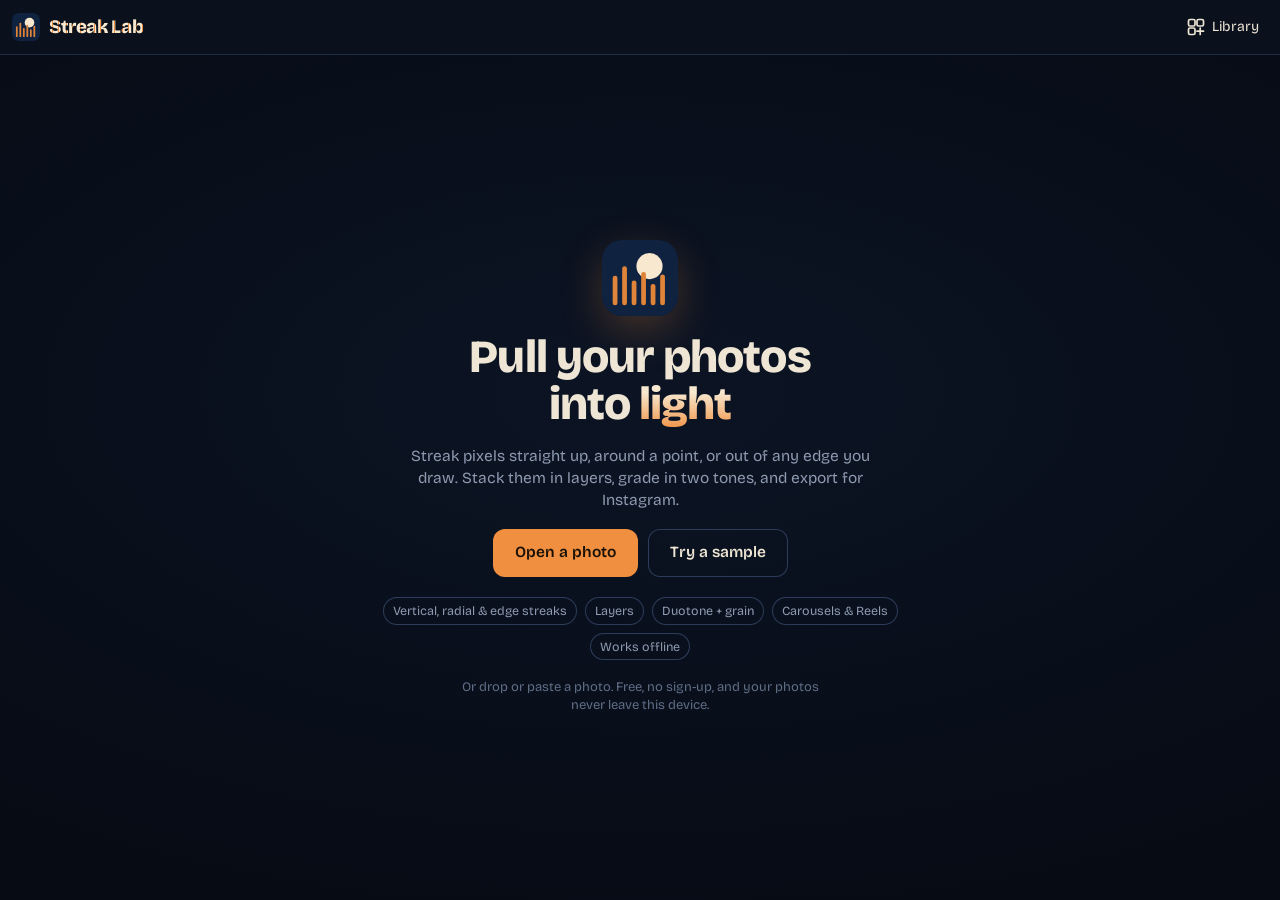
==== commit dbf94a2d: "Grow Streak Lab into a full photo editor Foundations - Move the image pipeline into engine.js and re" ====
--- a/index.html
+++ b/index.html
@@ -58,6 +58,7 @@
 .topbar{grid-area:top}.rail{grid-area:rail}.main{grid-area:main}.panel{grid-area:panel}.tabbar{grid-area:tabbar;display:none}
 body.no-photo .shell{grid-template-columns:minmax(0,1fr);grid-template-areas:"top" "main"}
 body.no-photo :is(.rail,.panel,.tabbar,.optbar,.tb-edit,#exportBtn,#newBtn){display:none!important}
+body.no-photo #libBtn{margin-left:auto}
 
 /* ---------- top bar */
 .topbar{display:flex;align-items:center;gap:8px;padding:calc(8px + var(--sat)) 12px 8px;border-bottom:1px solid var(--line);background:var(--bg);min-width:0}
@@ -97,10 +98,14 @@
 .optbar .tag{font-size:11.5px;padding:2px 7px;border-radius:999px;background:var(--raise);color:var(--accent-hi);white-space:nowrap}
 .optbar .hint{flex:1 1 200px;color:var(--muted);font-size:13px;margin:0;min-width:0}
 .optbar .bsize{display:flex;align-items:center;gap:8px;min-width:200px;flex:0 1 260px;font-size:13px;color:var(--muted)}
+.cropbar{display:flex;flex-wrap:wrap;gap:8px 12px;align-items:center;width:100%}
+.cropbar .seg{flex:0 1 auto;overflow:auto}
 .optbar .bsize output{min-width:26px;text-align:right;color:var(--fg);font-variant-numeric:tabular-nums}
 .stage{position:relative;flex:1;min-height:0;overflow:hidden;display:grid;place-items:center;touch-action:none;user-select:none;-webkit-user-select:none;
   background:radial-gradient(120% 90% at 50% 40%,#0c1424 0%,var(--stage) 70%)}
-#zoomer{position:relative;transform-origin:0 0;will-change:transform;box-shadow:0 18px 60px rgba(0,0,0,.55)}
+#zoomer{position:relative;transform-origin:0 0;will-change:transform;box-shadow:0 18px 60px rgba(0,0,0,.55);overflow:hidden}
+#imgwrap{position:absolute;left:0;top:0}
+body.cropping #zoomer{overflow:visible}
 #zoomer canvas{display:block}
 #overlay{position:absolute;left:0;top:0;width:100%;height:100%;touch-action:none;cursor:crosshair}
 .stage.panmode #overlay{cursor:grab}
@@ -132,6 +137,10 @@
 .hero .ctas{display:flex;gap:10px;flex-wrap:wrap;justify-content:center}
 .hero .small{font-size:13px;color:var(--dim)}
 .feats{display:flex;gap:8px;flex-wrap:wrap;justify-content:center;margin:2px 0 0;padding:0;list-style:none}
+.recent{display:grid;gap:8px;width:100%}
+.recentgrid{display:grid;grid-template-columns:repeat(auto-fill,minmax(88px,1fr));gap:8px}
+.recentgrid button{border:0;padding:0;border-radius:10px;overflow:hidden;background:var(--panel2);box-shadow:inset 0 0 0 1px var(--line2);aspect-ratio:1}
+.recentgrid img{width:100%;height:100%;object-fit:cover;display:block}
 .feats li{font-size:12.5px;color:var(--muted);padding:5px 10px;border-radius:999px;box-shadow:inset 0 0 0 1px var(--line2)}
 
 /* ---------- right panel */
@@ -232,12 +241,45 @@
 .dlg-tabs{margin:0 14px}
 .dlg-body{overflow:auto;padding:16px 18px 20px;display:grid;gap:14px}
 .dlg-foot{padding:12px 18px calc(14px + var(--sab));border-top:1px solid var(--line)}
+.sig summary{cursor:pointer;font-weight:600;min-height:34px;display:flex;align-items:center}
+.sigbody{display:grid;gap:10px;padding:6px 0 12px}
+.dlg-foot{display:grid;gap:6px}
 #saveBox{display:none;gap:8px}
 #saveBox img{width:100%;border-radius:10px}
 .slides{display:grid;grid-template-columns:repeat(auto-fill,minmax(110px,1fr));gap:8px}
 .slides figure{margin:0;display:grid;gap:4px}
 .slides img{width:100%;border-radius:8px;display:block}
 .slides figcaption{display:flex;justify-content:space-between;align-items:center;font-size:12px;color:var(--muted)}
+.libgrid{display:grid;grid-template-columns:repeat(auto-fill,minmax(130px,1fr));gap:10px}
+.libitem{position:relative;border:0;padding:0;text-align:left;background:var(--bg);border-radius:12px;overflow:hidden;box-shadow:inset 0 0 0 1px var(--line);display:grid}
+.libitem:hover{box-shadow:0 0 0 2px var(--accent)}
+.libitem.current{box-shadow:0 0 0 2px var(--cream)}
+.libitem img{width:100%;aspect-ratio:1;object-fit:cover;display:block;background:var(--panel2)}
+.libitem span{padding:6px 8px 7px;font-size:12px;color:var(--muted);white-space:nowrap;overflow:hidden;text-overflow:ellipsis}
+.libitem b{display:block;color:var(--fg);font-weight:500;font-size:12.5px;overflow:hidden;text-overflow:ellipsis}
+.libitem .tick{position:absolute;top:8px;left:8px;width:24px;height:24px;border-radius:50%;background:rgba(10,17,29,.8);box-shadow:inset 0 0 0 2px var(--cream);display:none}
+#libGrid.selecting .libitem .tick{display:block}
+.libitem.sel .tick{background:var(--accent);box-shadow:inset 0 0 0 2px var(--accent)}
+.libitem.sel .tick::after{content:"";position:absolute;left:8px;top:4px;width:6px;height:11px;border:solid var(--accent-fg);border-width:0 2.5px 2.5px 0;transform:rotate(45deg)}
+#curve{width:100%;height:auto;aspect-ratio:14/9;border-radius:8px;background:#0a1220;touch-action:none;cursor:ns-resize;display:block}
+.fx{border-radius:10px;background:var(--bg);box-shadow:inset 0 0 0 1px var(--line)}
+.fx.on{box-shadow:inset 0 0 0 1px var(--line2)}
+.fxhead{display:flex;align-items:center;gap:10px;padding:9px 10px;min-height:44px}
+.fxhead b{font-weight:600;font-size:13.5px;flex:1}
+.fxhead small{color:var(--dim);font-size:11.5px}
+.sw2{position:relative;width:36px;height:22px;flex:none}
+.sw2 input{position:absolute;inset:0;opacity:0;margin:0;cursor:pointer;z-index:1}
+.sw2 span{position:absolute;inset:0;border-radius:999px;background:var(--line2);transition:background .15s}
+.sw2 span::after{content:"";position:absolute;left:3px;top:3px;width:16px;height:16px;border-radius:50%;background:var(--cream);transition:transform .15s}
+.sw2 input:checked+span{background:var(--accent)}
+.sw2 input:checked+span::after{transform:translateX(14px)}
+.sw2 input:focus-visible+span{outline:2px solid var(--accent);outline-offset:2px}
+.fxbody{display:grid;gap:10px;padding:2px 12px 12px}
+.fx:not(.on) .fxbody{display:none}
+.fxgroup{font-size:11.5px;letter-spacing:.06em;text-transform:uppercase;color:var(--dim);font-weight:600;margin:6px 0 -2px}
+#maskEdit{display:grid;gap:10px}
+#maskEdit:empty{display:none}
+.medit{display:grid;gap:10px;padding:12px;border-radius:10px;background:var(--bg);box-shadow:inset 0 0 0 1px var(--line2)}
 #reelBox{display:none;gap:8px}
 #reelBox video,#reelCanvas{width:100%;max-height:52vh;object-fit:contain;background:#000;border-radius:10px;display:block}
 
@@ -252,18 +294,22 @@
   .optbar.empty,.optbar .tname,.optbar .hint{display:none}
   .optbar .bsize{flex:1 1 160px;min-width:0}
   .rail{flex-direction:row;padding:4px 8px;border-right:0;border-top:1px solid var(--line);gap:4px;overflow:visible}
-  .tool{flex:1;min-height:42px;flex-direction:row;gap:6px;font-size:12.5px;padding:4px 2px}
-  .tool[aria-pressed="true"]::before{left:14px;right:14px;top:auto;bottom:-6px;width:auto;height:3px;border-radius:3px 3px 0 0}
+  .tool{flex:1;min-width:0;min-height:46px;flex-direction:column;gap:2px;font-size:10.5px;padding:4px 0}
+  #libBtn .lbl,#newBtn .lbl{display:none}
+  .topbar{gap:4px}
+  .ib{min-width:34px;padding:0 6px}
+  .tool[aria-pressed="true"]::before{left:10px;right:10px;top:auto;bottom:-4px;width:auto;height:3px;border-radius:3px 3px 0 0}
   .tool kbd,.rail .grow,.rail .zoomtool{display:none}
   .panel{height:clamp(170px,30dvh,280px);border-left:0;border-top:1px solid var(--line)}
   .histo{display:none}
   .sec{display:none;border:0}
-  body[data-tab="layers"] .sec[data-sec="layers"],body[data-tab="streaks"] .sec[data-sec="streaks"],body[data-tab="colour"] .sec[data-sec="colour"],body[data-tab="looks"] .sec[data-sec="looks"]{display:block}
+  body[data-tab="light"] .sec[data-sec="light"],body[data-tab="streaks"] .sec[data-sec="layers"],body[data-tab="streaks"] .sec[data-sec="streaks"],body[data-tab="effects"] .sec[data-sec="effects"],body[data-tab="masks"] .sec[data-sec="masks"],body[data-tab="colour"] .sec[data-sec="colour"],body[data-tab="looks"] .sec[data-sec="looks"]{display:block}
+  body[data-tab="streaks"] .sec[data-sec="layers"] .sec-body{padding-bottom:4px}
   .sec-head{display:none}
   .sec.collapsed .sec-body{display:grid}
   .sec-body{padding:14px 14px 18px}
   .tabbar{display:flex;border-top:1px solid var(--line);background:var(--bg);padding:0 0 var(--sab)}
-  .tabbar button{flex:1;display:flex;flex-direction:column;align-items:center;gap:2px;border:0;background:transparent;color:var(--dim);font-size:11px;padding:6px 2px 5px;min-height:50px}
+  .tabbar button{flex:1;display:flex;flex-direction:column;align-items:center;gap:2px;border:0;background:transparent;color:var(--dim);font-size:10.5px;padding:6px 0 5px;min-height:50px;min-width:0}
   .tabbar button[aria-selected="true"]{color:var(--cream)}
   .tabbar button[aria-selected="true"] svg{color:var(--accent)}
   .toast{bottom:auto;top:10px}
@@ -305,6 +351,16 @@
   <symbol id="i-looks" viewBox="0 0 20 20"><rect x="2.5" y="2.5" width="6.5" height="6.5" rx="1.5"/><rect x="11" y="2.5" width="6.5" height="6.5" rx="1.5"/><rect x="2.5" y="11" width="6.5" height="6.5" rx="1.5"/><rect x="11" y="11" width="6.5" height="6.5" rx="1.5"/></symbol>
   <symbol id="i-chev" viewBox="0 0 20 20"><path d="M5.5 8l4.5 4.5L14.5 8"/></symbol>
   <symbol id="i-x" viewBox="0 0 20 20"><path d="M5 5l10 10M15 5L5 15"/></symbol>
+  <symbol id="i-mask" viewBox="0 0 20 20"><circle cx="10" cy="10" r="7" stroke-dasharray="2.5 2"/><path d="M10 3a7 7 0 010 14z" fill="currentColor" stroke="none" opacity=".45"/></symbol>
+  <symbol id="i-crop" viewBox="0 0 20 20"><path d="M5.5 2.5v12h12M2.5 5.5h12v12"/></symbol>
+  <symbol id="i-swirl" viewBox="0 0 20 20"><path d="M10 10.5a1.5 1.5 0 11-1.5-1.5c2 0 3.5 1.6 3.5 3.5a4 4 0 01-4 4 5.5 5.5 0 01-5.5-5.5A7 7 0 0110 3a7.5 7.5 0 017.5 7.5"/></symbol>
+  <symbol id="i-path" viewBox="0 0 20 20"><path d="M3 16c3-1 2.5-6 6-7s5-4 8-6"/><path d="M13.5 3H17v3.5"/></symbol>
+  <symbol id="i-sun" viewBox="0 0 20 20"><circle cx="10" cy="10" r="3.5"/><path d="M10 2v2M10 16v2M2 10h2M16 10h2M4.3 4.3l1.4 1.4M14.3 14.3l1.4 1.4M4.3 15.7l1.4-1.4M14.3 5.7l1.4-1.4"/></symbol>
+  <symbol id="i-fx" viewBox="0 0 20 20"><path d="M10 2.5l1.6 4.4 4.4 1.6-4.4 1.6L10 14.5l-1.6-4.4L4 8.5l4.4-1.6z"/><path d="M15.5 13l.7 1.8 1.8.7-1.8.7-.7 1.8-.7-1.8-1.8-.7 1.8-.7z"/></symbol>
+  <symbol id="i-rotl" viewBox="0 0 20 20"><path d="M4 7.5A6.5 6.5 0 1110 16.5"/><path d="M4 3.5v4h4"/></symbol>
+  <symbol id="i-rotr" viewBox="0 0 20 20"><path d="M16 7.5A6.5 6.5 0 1010 16.5"/><path d="M16 3.5v4h-4"/></symbol>
+  <symbol id="i-flip" viewBox="0 0 20 20"><path d="M10 2.5v15"/><path d="M7.5 5L3 15h4.5zM12.5 5L17 15h-4.5z"/></symbol>
+  <symbol id="i-lib" viewBox="0 0 20 20"><rect x="2.5" y="2.5" width="6.5" height="6.5" rx="1.5"/><rect x="11" y="2.5" width="6.5" height="6.5" rx="1.5"/><rect x="2.5" y="11" width="6.5" height="6.5" rx="1.5"/><path d="M11 14.2h6.5M14.2 11v6.5"/></symbol>
   <symbol id="i-fit" viewBox="0 0 20 20"><path d="M3 7.5V3.5h4M13 3.5h4v4M17 12.5v4h-4M7 16.5H3v-4"/></symbol>
   <symbol id="i-shuffle" viewBox="0 0 20 20"><path d="M3 6h3.5c4 0 4.5 8 8.5 8H17M3 14h3.5c1.4 0 2.3-.9 3-2.1M17 6h-2c-1.4 0-2.3.9-3 2.1"/><path d="M15 4l2 2-2 2M15 12l2 2-2 2"/></symbol>
 </svg>
@@ -322,6 +378,7 @@
       <span class="sep"></span>
       <button class="ib" id="compareBtn" title="Hold to see the original (\)"><svg class="i"><use href="#i-split"/></svg><span class="lbl">Before</span></button>
     </div>
+    <button class="ib" id="libBtn" title="Your photos and edits (L)"><svg class="i"><use href="#i-lib"/></svg><span class="lbl">Library</span></button>
     <label class="ib" id="newBtn" title="Open a different photo"><svg class="i"><use href="#i-image"/></svg><span class="lbl">Open</span><input type="file" accept="image/*" class="pick"></label>
     <button class="btn" id="exportBtn" data-act><svg class="i"><use href="#i-export"/></svg>Export</button>
   </header>
@@ -330,6 +387,8 @@
     <button class="tool" data-tool="move" id="primaryTool" aria-pressed="true" title="Place streaks (P)"><kbd>P</kbd><svg class="i" id="primaryIcon"><use href="#i-line"/></svg><span class="lbl" id="primaryLabel">Line</span></button>
     <button class="tool" data-tool="paint" aria-pressed="false" title="Protect brush: keeps parts sharp (B)"><kbd>B</kbd><svg class="i"><use href="#i-protect"/></svg><span class="lbl">Protect</span></button>
     <button class="tool" data-tool="erase" aria-pressed="false" title="Eraser: removes protect paint and cuts edges (E)"><kbd>E</kbd><svg class="i"><use href="#i-erase"/></svg><span class="lbl">Erase</span></button>
+    <button class="tool" data-tool="mask" aria-pressed="false" title="Mask: draw or reshape the selected mask (M)"><kbd>M</kbd><svg class="i"><use href="#i-mask"/></svg><span class="lbl">Mask</span></button>
+    <button class="tool" data-tool="crop" aria-pressed="false" title="Crop, straighten and rotate (C)"><kbd>C</kbd><svg class="i"><use href="#i-crop"/></svg><span class="lbl">Crop</span></button>
     <button class="tool" data-tool="pan" aria-pressed="false" title="Hand: move the photo (H, or hold Space)"><kbd>H</kbd><svg class="i"><use href="#i-hand"/></svg><span class="lbl">Hand</span></button>
     <span class="grow"></span>
     <button class="tool zoomtool" id="zoomFitRail" title="Fit the photo to the screen (0)"><svg class="i"><use href="#i-fit"/></svg><span class="lbl">Fit</span></button>
@@ -345,6 +404,13 @@
       <div class="seg mini" id="protSeg" hidden aria-label="Protect with"><button data-prot="brush" aria-pressed="true">Brush</button><button data-prot="subject" aria-pressed="false">Tap subject</button></div>
       <span class="inline" id="edgeOpts" hidden><button class="chip" id="autoTrace" title="Find the strongest horizon, skyline or ridge line">Auto-trace horizon</button><label class="chip" title="Pull edges you draw onto the nearest real outline"><input type="checkbox" id="snapEdges" checked> Snap to outlines</label></span>
       <span id="edgeBtns" hidden><button class="chip" id="clearEdges">Clear edges</button></span>
+      <span class="inline" id="maskOpts" hidden><div class="seg mini" id="mbSeg" aria-label="Mask brush"><button data-mb="paint" aria-pressed="true">Paint</button><button data-mb="erase" aria-pressed="false">Erase</button></div><label class="chip"><input type="checkbox" id="maskShow" checked> Show mask</label></span>
+      <div class="cropbar" id="cropOpts" hidden>
+        <div class="seg mini" id="aspectSeg" aria-label="Crop shape"><button data-ar="free" aria-pressed="true">Free</button><button data-ar="orig">Original</button><button data-ar="0.8">4:5</button><button data-ar="1">1:1</button><button data-ar="0.5625">9:16</button><button data-ar="1.7778">16:9</button><button data-ar="1.5">3:2</button></div>
+        <span class="inline"><button class="ib" id="rotL" title="Rotate left" aria-label="Rotate left"><svg class="i"><use href="#i-rotl"/></svg></button><button class="ib" id="rotR" title="Rotate right" aria-label="Rotate right"><svg class="i"><use href="#i-rotr"/></svg></button><button class="ib" id="flipH" title="Flip" aria-label="Flip horizontally"><svg class="i"><use href="#i-flip"/></svg></button></span>
+        <div class="bsize"><label for="straighten">Straighten</label><input type="range" id="straighten" min="-45" max="45" step="0.5" value="0"><output></output></div>
+        <button class="chip" id="cropReset">Reset</button><button class="btn" id="cropDone">Done</button>
+      </div>
     </div>
     <div class="stage" id="stage">
       <div class="hero" id="empty">
@@ -356,9 +422,10 @@
           <button class="btn ghost big" id="sampleBtn">Try a sample</button>
         </div>
         <ul class="feats"><li>Vertical, radial &amp; edge streaks</li><li>Layers</li><li>Duotone + grain</li><li>Carousels &amp; Reels</li><li>Works offline</li></ul>
+        <div class="recent" id="recent" hidden><div class="sub">Pick up where you left off</div><div class="recentgrid" id="recentGrid"></div></div>
         <p class="small"><span id="dropHint">Or drop or paste a photo. </span>Free, no sign-up, and your photos never leave this device.</p>
       </div>
-      <div id="zoomer" hidden><canvas id="view"></canvas><canvas id="overlay" aria-label="Photo. Tap or drag to place streaks, edges or protect paint."></canvas></div>
+      <div id="zoomer" hidden><div id="imgwrap"><canvas id="view"></canvas><canvas id="overlay" aria-label="Photo. Tap or drag to place streaks, edges, masks or protect paint."></canvas></div></div>
       <div class="zoombar" id="zoombar" hidden>
         <button id="zoomOut" class="zb" aria-label="Zoom out">−</button><span id="zoomPct">100%</span><button id="zoomIn" class="zb" aria-label="Zoom in">+</button><button id="zoomFit">Fit</button>
       </div>
@@ -374,15 +441,26 @@
   <aside class="panel" aria-label="Adjustments">
     <div class="histo"><canvas id="histo" width="560" height="128" aria-hidden="true"></canvas><div class="meta"><span id="metaSize"></span><span id="metaLayers"></span></div></div>
     <div class="pscroll">
+      <section class="sec" data-sec="light">
+        <button class="sec-head" aria-expanded="true">Light &amp; colour<svg class="i chev"><use href="#i-chev"/></svg></button>
+        <div class="sec-body" id="lightBody">
+          <div class="sub">Tone curve</div>
+          <canvas id="curve" width="560" height="360" aria-label="Tone curve. Drag the points up or down."></canvas>
+          <div class="inline"><button class="chip" id="curveReset">Reset curve</button><button class="chip" id="adjReset">Reset light</button></div>
+        </div>
+      </section>
+
       <section class="sec" data-sec="layers">
         <button class="sec-head" aria-expanded="true">Layers <span class="count" id="layerCount"></span><svg class="i chev"><use href="#i-chev"/></svg></button>
         <div class="sec-body">
           <div class="layers" id="layerBar"></div>
           <div class="sub">Add a layer</div>
           <div class="addrow" id="addRow">
-            <button class="chip" data-add="vertical"><svg class="i"><use href="#i-line"/></svg>Vertical</button>
+            <button class="chip" data-add="vertical"><svg class="i"><use href="#i-line"/></svg>Linear</button>
             <button class="chip" data-add="radial"><svg class="i"><use href="#i-centre"/></svg>Radial</button>
+            <button class="chip" data-add="swirl"><svg class="i"><use href="#i-swirl"/></svg>Swirl</button>
             <button class="chip" data-add="edge"><svg class="i"><use href="#i-edge"/></svg>Edge</button>
+            <button class="chip" data-add="path"><svg class="i"><use href="#i-path"/></svg>Path</button>
           </div>
           <p class="hint">Stack modes on one photo, like rings around the moon plus streaks off a ridge. Later layers streak the result of earlier ones.</p>
         </div>
@@ -392,27 +470,57 @@
         <button class="sec-head" aria-expanded="true">Streaks <span class="count" id="streakLayerName"></span><svg class="i chev"><use href="#i-chev"/></svg></button>
         <div class="sec-body">
           <div class="seg" id="modeSeg" aria-label="Streak mode for this layer">
-            <button data-mode="vertical" aria-pressed="true">Vertical</button>
+            <button data-mode="vertical" aria-pressed="true">Linear</button>
             <button data-mode="radial" aria-pressed="false">Radial</button>
+            <button data-mode="swirl" aria-pressed="false">Swirl</button>
             <button data-mode="edge" aria-pressed="false">Edge</button>
+            <button data-mode="path" aria-pressed="false">Path</button>
           </div>
           <p class="hint" id="modeHint"></p>
+          <div class="selrow" id="vdirRow"><label for="vdir">Direction</label>
+            <select id="vdir"><option value="up">Up</option><option value="down">Down</option><option value="left">Left</option><option value="right">Right</option></select></div>
+          <div class="selrow" id="spinRow" hidden><label for="spin">Turn</label>
+            <select id="spin"><option value="cw">Clockwise</option><option value="ccw">Anticlockwise</option></select></div>
           <div class="selrow" id="methodRow"><label for="method">Method</label>
             <select id="method"><option value="stretch">Stretch</option><option value="sort">Pixel sort</option></select></div>
+          <div class="selrow" id="skeyRow" hidden><label for="skey">Sort by</label>
+            <select id="skey"><option value="lum">Brightness</option><option value="hue">Hue</option><option value="sat">Saturation</option></select></div>
+          <div class="sl" id="upperRow" hidden><label for="upper">Sort up to brightness</label><output></output><input type="range" id="upper" min="5" max="100" value="100"></div>
+          <div class="sl" id="raysRow" hidden><label for="rays">Start rays</label><output></output><input type="range" id="rays" min="1" max="12" value="3"></div>
+          <div class="sl" id="pwRow" hidden><label for="pw">Path width</label><output></output><input type="range" id="pw" min="2" max="100" value="25"></div>
           <div class="selrow" id="sideRow" hidden><label for="side">Direction</label>
             <select id="side"><option value="up">Up</option><option value="down">Down</option><option value="left">Left</option><option value="right">Right</option><option value="angle">Custom angle</option><option value="a">Out from edge, this side</option><option value="b">Out from edge, other side</option><option value="both">Out from edge, both sides</option></select></div>
           <div class="sl" id="softRow" hidden><label for="soft" title="How far streaks reach back over the edge, fading in">Edge overlap</label><output></output><input type="range" id="soft" min="0" max="100" value="30"></div>
-          <div class="sl" id="angleRow" hidden><label for="angle">Angle</label><output></output><input type="range" id="angle" min="-180" max="180" value="0"></div>
+          <div class="sl" id="angleRow" hidden><label for="angle" id="angleLabel">Angle</label><output></output><input type="range" id="angle" min="-180" max="180" value="0"></div>
           <div class="sl" id="startRow"><label for="start" id="startLabel">Start line</label><output></output><input type="range" id="start" min="0" max="100" value="62"></div>
           <div class="sl"><label for="len">Length</label><output></output><input type="range" id="len" min="0" max="100" value="85"></div>
           <div class="sl"><label for="thr">Threshold</label><output></output><input type="range" id="thr" min="0" max="95" value="25"></div>
           <div class="sl"><label for="jit">Randomness</label><output></output><input type="range" id="jit" min="0" max="100" value="55"></div>
           <div class="sl"><label for="band">Band width</label><output></output><input type="range" id="band" min="1" max="16" value="3"></div>
           <div class="sub">Layer blending</div>
+          <div class="selrow"><label for="lmask">Only inside</label><select id="lmask"><option value="">The whole photo</option></select></div>
           <div class="sl"><label for="lop">Opacity</label><output></output><input type="range" id="lop" min="0" max="100" value="100"></div>
           <div class="selrow"><label for="blend">Blend</label><select id="blend"><option value="normal">Normal</option><option value="lighten">Lighten</option><option value="screen">Screen</option><option value="darken">Darken</option></select></div>
           <div class="inline"><button class="chip" id="shuffle" data-act><svg class="i"><use href="#i-shuffle"/></svg>Shuffle pattern</button></div>
           <p class="hint">Double-click (or double-tap) a slider’s name to reset it.</p>
+        </div>
+      </section>
+
+      <section class="sec" data-sec="effects">
+        <button class="sec-head" aria-expanded="true">Effects <span class="count" id="fxCount"></span><svg class="i chev"><use href="#i-chev"/></svg></button>
+        <div class="sec-body" id="fxList"></div>
+      </section>
+
+      <section class="sec" data-sec="masks">
+        <button class="sec-head" aria-expanded="true">Masks <span class="count" id="maskCount"></span><svg class="i chev"><use href="#i-chev"/></svg></button>
+        <div class="sec-body">
+          <div class="layers" id="maskList"></div>
+          <div class="sub">Add a mask</div>
+          <div class="addrow" id="maskAdd">
+            <button class="chip" data-madd="linear">Linear</button><button class="chip" data-madd="radial">Radial</button><button class="chip" data-madd="brush">Brush</button><button class="chip" data-madd="subject">Subject</button><button class="chip" data-madd="sky">Sky</button>
+          </div>
+          <div id="maskEdit"></div>
+          <p class="hint">A mask can brighten, cool or saturate one area, limit a streak layer (Streaks › Only inside), or limit the duotone (Colour › Apply). Select the Mask tool to draw or reshape it.</p>
         </div>
       </section>
 
@@ -428,6 +536,7 @@
           <div class="pals" id="pals"></div>
           <div class="sl"><label for="amt">Duotone strength</label><output></output><input type="range" id="amt" min="0" max="100" value="90"></div>
           <div class="sl"><label for="grain">Grain</label><output></output><input type="range" id="grain" min="0" max="100" value="35"></div>
+          <div class="selrow"><label for="gradeMask">Apply</label><select id="gradeMask"><option value="">Everywhere</option></select></div>
         </div>
       </section>
 
@@ -451,18 +560,36 @@
           </div>
           <p class="hint">A look keeps your layers, sliders, colours and streak patterns so a whole series matches. Edges and protect paint stay with each photo.</p>
           <div class="inline"><button class="chip" id="resetBtn">Reset sliders and colours</button></div>
+          <div class="sub">Copy and paste</div>
+          <div class="inline"><button class="chip" id="copySet">Copy settings</button><button class="chip" id="pasteSet">Paste settings</button></div>
+          <label class="check"><input type="checkbox" id="copyGeo"> Include edges, masks, protect and crop</label>
+          <p class="hint">Paste onto another photo here, or onto several at once from the Library. Ctrl/⌘ Shift C and V work too.</p>
         </div>
       </section>
     </div>
   </aside>
 
   <nav class="tabbar" role="tablist" aria-label="Panels">
-    <button role="tab" data-tab="layers" aria-selected="false"><svg class="i"><use href="#i-layers"/></svg>Layers</button>
+    <button role="tab" data-tab="light" aria-selected="false"><svg class="i"><use href="#i-sun"/></svg>Light</button>
     <button role="tab" data-tab="streaks" aria-selected="true"><svg class="i"><use href="#i-streaks"/></svg>Streaks</button>
+    <button role="tab" data-tab="effects" aria-selected="false"><svg class="i"><use href="#i-fx"/></svg>Effects</button>
+    <button role="tab" data-tab="masks" aria-selected="false"><svg class="i"><use href="#i-mask"/></svg>Masks</button>
     <button role="tab" data-tab="colour" aria-selected="false"><svg class="i"><use href="#i-colour"/></svg>Colour</button>
     <button role="tab" data-tab="looks" aria-selected="false"><svg class="i"><use href="#i-looks"/></svg>Looks</button>
   </nav>
 </div>
+
+<dialog id="libDlg" aria-labelledby="libTitle">
+  <div class="dlg-head"><h2 id="libTitle">Library</h2><button class="ib" id="libClose" aria-label="Close"><svg class="i"><use href="#i-x"/></svg></button></div>
+  <div class="dlg-body">
+    <div class="inline"><label class="btn ghost">Add photos<input type="file" accept="image/*,.heic,.heif" multiple id="libAdd"></label><button class="chip" id="libSelect" aria-pressed="false">Select</button><button class="chip" id="libAll" hidden>Select all</button></div>
+    <p class="hint">Photos and their edits are kept on this device only. Tap one to edit it, or use Select to paste settings onto several or export them together.</p>
+    <div class="libgrid" id="libGrid"></div>
+  </div>
+  <div class="dlg-foot" id="libActions" hidden>
+    <div class="inline"><b id="libCount"></b><button class="chip" id="libPaste">Paste settings</button><button class="btn" id="libExport">Export full size</button><button class="chip" id="libDelete">Delete</button></div>
+  </div>
+</dialog>
 
 <dialog id="exportDlg" aria-labelledby="exportTitle">
   <div class="dlg-head"><h2 id="exportTitle">Export</h2><button class="ib" id="exportClose" aria-label="Close"><svg class="i"><use href="#i-x"/></svg></button></div>
@@ -477,6 +604,7 @@
         <div class="selrow"><label for="fmt">Format</label>
           <select id="fmt"><option value="jpeg">JPEG, high quality</option><option value="png">PNG, lossless</option></select></div>
         <p class="hint" id="sizeInfo">Load a photo to export it.</p>
+        <label class="check"><input type="checkbox" id="keepExif"> Keep camera data (EXIF) in JPEGs. This can include where the photo was taken.</label>
         <button class="btn big wide" id="saveBtn" data-act>Save full size</button>
         <div id="saveBox"><img id="saveImg" alt="Finished image at full size"><button class="chip" id="saveAgain">Save again</button></div>
       </div>
@@ -519,9 +647,20 @@
     </div>
   </div>
   <div class="dlg-foot">
+    <details class="sig"><summary>Signature</summary>
+      <div class="sigbody">
+        <label class="check"><input type="checkbox" id="sigOn"> Sign my exports (photo, carousel and video)</label>
+        <div class="selrow"><label for="sigText">Text</label><input type="text" id="sigText" placeholder="© Your name" maxlength="60"></div>
+        <div class="selrow"><label for="sigFont">Style</label><select id="sigFont"><option value="sans">Clean</option><option value="serif">Serif</option><option value="mono">Typewriter</option><option value="script">Script</option></select></div>
+        <div class="selrow"><label for="sigPos">Position</label><select id="sigPos"><option value="br">Bottom right</option><option value="bl">Bottom left</option><option value="bc">Bottom centre</option><option value="tr">Top right</option><option value="tl">Top left</option></select></div>
+        <div class="sl"><label for="sigSize">Size</label><output></output><input type="range" id="sigSize" min="1" max="10" value="3"></div>
+        <div class="sl"><label for="sigOp">Opacity</label><output></output><input type="range" id="sigOp" min="10" max="100" value="80"></div>
+      </div>
+    </details>
     <label class="check"><input type="checkbox" id="credit"> Add a small “Made with Streak Lab” credit to carousel slides and videos</label>
   </div>
 </dialog>
+<script src="engine.js"></script>
 <script>
 (function(){
 const $=id=>document.getElementById(id);
@@ -533,12 +672,43 @@
 let fullImg=null, FW=0, FH=0, strokes=[], edges=[], curEdge=null, edgesDirty=false;
 const st={mode:'vertical', tool:'move', prot:'brush', cx:.5, cy:.5, startV:62, startR:12};
 const tick=()=>new Promise(r=>setTimeout(r,30));
-const hints={vertical:'Tap or drag on the photo to set where the streaks start.',radial:'Tap or drag on the photo to set the centre of the rings.',edge:'Drag along a ridge, outline or rim. Streaks grow out of it; the white ticks show which way.'};
-const modeHints={vertical:'Streaks rise straight up from a line across the photo.',radial:'Streaks radiate outward in rings around a centre point.',edge:'Streaks grow out of edges you draw on the photo.'};
+const hints={vertical:'Tap or drag on the photo to set where the streaks start.',radial:'Tap or drag on the photo to set the centre of the rings.',swirl:'Tap or drag on the photo to set the centre of the swirl.',path:'Draw a path. Streaks start where you start drawing and bend along it.',edge:'Drag along a ridge, outline or rim. Streaks grow out of it; the white ticks show which way.'};
+const modeHints={vertical:'Streaks pull straight out of a line across the photo, in the direction you choose.',swirl:'Bright areas trail around a centre point, like star trails. Length sets how far round they go.',path:'Streaks follow a curved path you draw, bending with it.',radial:'Streaks radiate outward in rings around a centre point.',edge:'Streaks grow out of edges you draw on the photo.'};
 const toolHints={subject:'Tap a person, animal or object to keep it sharp. An AI model finds its outline on this device.',paint:'Paint over the parts that should stay sharp.',erase:'Rub out protect paint, or cut away parts of an edge.',pan:'Drag to move the photo. Pinch, scroll or use + and − to zoom.'};
-const primaryLabel={vertical:'Line',radial:'Centre',edge:'Edge'}, primaryIcon={vertical:'i-line',radial:'i-centre',edge:'i-edge'};
-const toolTitle={vertical:'Set line',radial:'Set centre',edge:'Draw edge',paint:'Protect',erase:'Erase',pan:'Hand'};
+const primaryLabel={vertical:'Line',radial:'Centre',swirl:'Centre',edge:'Edge',path:'Path'}, primaryIcon={vertical:'i-line',radial:'i-centre',swirl:'i-swirl',edge:'i-edge',path:'i-path'};
+const DRAW_MODES=['edge','path'], CENTRE_MODES=['radial','swirl'];
+const toolTitle={vertical:'Set line',radial:'Set centre',swirl:'Set centre',edge:'Draw edge',path:'Draw path',paint:'Protect',erase:'Erase',pan:'Hand',mask:'Mask',crop:'Crop'};
 const PALETTES={ember:['#0f2340','#e0843a','#f7e8cf'],gold:['#0a0e1c','#c79a3f','#fff0c8'],ice:['#0b1a2b','#4f8fb8','#eef6fb'],rose:['#1d0f24','#d4577b','#fbe3ea'],moss:['#0f1a12','#8a9a3c','#eef0d6']};
+// ---------- per-photo editing state beyond the streak layers: light, effects, masks and geometry
+const FX_SPEC=[
+  {k:'echo',name:'Echo trails',group:'Motion',hint:'Repeats your subject as fading copies, like several flashes in one long exposure. Protect the subject first (Protect › Tap subject) or pick a mask.',
+    p:[['n','Copies',1,10,4],['spacing','Spacing',1,100,22],['angle','Direction',-180,180,-90,'°'],['fade','Fade',0,100,40],['opacity','Strength',0,100,70]],sel:[['src','Subject from',[['','Protect paint']]]]},
+  {k:'slit',name:'Slit-scan',group:'Motion',hint:'Shifts each row or column a little more than the last, like a scanner photo of something moving.',
+    p:[['amount','Amount',0,100,30],['freq','Waves',1,60,10]],sel:[['shape','Shape',[['wave','Wave'],['ramp','Shear'],['noise','Melt']]],['dir','Shift',[['rows','Rows sideways'],['cols','Columns up and down']]]]},
+  {k:'blur',name:'Zoom & spin blur',group:'Motion',hint:'Motion blur toward or around a centre point.',
+    p:[['amount','Amount',0,100,40],['cx','Centre across',0,100,50],['cy','Centre down',0,100,50]],sel:[['mode','Type',[['zoom','Zoom burst'],['spin','Spin']]]]},
+  {k:'hal',name:'Halation',group:'Light',hint:'The red-orange glow film gives around bright highlights.',
+    p:[['amount','Amount',0,100,45],['thr','Glow from brightness',30,95,68],['radius','Spread',5,100,35]],color:['color','Glow colour','#ff5a24']},
+  {k:'bloom',name:'Bloom on streaks',group:'Light',hint:'Makes bright streaks glow while the rest stays crisp.',
+    p:[['amount','Amount',0,100,45],['thr','Glow from brightness',0,95,50],['radius','Spread',5,100,30]]},
+  {k:'leak',name:'Light leak',group:'Light',hint:'A warm bleed entering from the edge of the frame. Position runs clockwise around the frame from the top-left corner.',
+    p:[['amount','Amount',0,100,55],['pos','Position',0,100,10],['size','Size',5,100,45]],color:['color','Colour','#ff7a2e']},
+  {k:'flare',name:'Lens flare',group:'Light',hint:'A bright point with ghosts toward the centre.',
+    p:[['amount','Amount',0,100,60],['x','Across',0,100,78],['y','Down',0,100,22]]},
+  {k:'riso',name:'Risograph',group:'Texture',hint:'Your duotone printed as two inks in dots, slightly out of register, on highlight-coloured paper.',
+    p:[['amount','Amount',0,100,100],['dot','Dot size',0,100,30],['mis','Misregistration',0,100,35]]},
+  {k:'dither',name:'Dither',group:'Texture',hint:'Reduces the photo to a few palette colours in a dot pattern.',
+    p:[['amount','Amount',0,100,100],['scale','Pixel size',1,12,2]],sel:[['mode','Pattern',[['atkinson','Atkinson'],['bayer','Grid (Bayer)']]],['palette','Colours',[['duo','Duotone (3 colours)'],['mono','Two colours'],['four','Four colours']]],['scope','Where',[['all','Whole photo'],['streaks','Streaks only']]]]},
+  {k:'contour',name:'Topographic lines',group:'Texture',hint:'Contour lines traced from brightness, like a map.',
+    p:[['levels','Lines',3,40,12],['weight','Line weight',1,6,1],['opacity','Opacity',0,100,70]],sel:[['style','Style',[['overlay','Over the photo'],['map','Map']]],['color','Line colour',[['light','Highlight'],['mid','Mid'],['dark','Shadow']]]]},
+  {k:'mosh',name:'Datamosh',group:'Glitch',hint:'Blocky smears like broken video compression. Use it sparingly.',
+    p:[['amount','Amount',0,100,25],['size','Block size',4,64,16]],btn:['seed','Reshuffle blocks']}];
+function defaultFx(){const o={vig:{on:true,amount:0,mid:50},sharp:{on:true,amount:0,radius:1}};
+  for(const f of FX_SPEC){const v={on:false};for(const q of f.p||[])v[q[0]]=q[4];for(const q of f.sel||[])v[q[0]]=q[2][0][0];if(f.color)v[f.color[0]]=f.color[2];if(f.btn)v[f.btn[0]]=1;o[f.k]=v}
+  return o}
+const GEO0=()=>({rot:0,flip:false,angle:0,crop:{x:0,y:0,w:1,h:1},aspect:'free'});
+const S2={adj:{...SL.ADJ0},curve:SL.CURVE0.slice(),fx:defaultFx(),masks:[],geo:GEO0(),gradeMask:''};
+let FW0=0,FH0=0,origBlob=null,cropMode=false,curMask=null,curName='';
 const store={get(k){try{return localStorage.getItem(k)}catch(e){return null}},set(k,v){try{localStorage.setItem(k,v)}catch(e){}}};
 let starterKey='', starterT=0, hist=[], hi=-1;
 const phoneMQ=matchMedia('(max-width:899px) and (orientation:portrait),(max-width:599px)');
@@ -567,7 +737,7 @@
 const stamp=()=>new Date().toISOString().slice(0,16).replace(/[-:T]/g,'');
 
 // ---------- panels: collapsible sections on a computer, one tab at a time on a phone
-const SECS=['layers','streaks','colour','looks'];
+const SECS=['light','streaks','effects','masks','colour','looks'];
 function showSec(name){
   document.body.dataset.tab=name;
   document.querySelectorAll('.tabbar button').forEach(b=>b.setAttribute('aria-selected',b.dataset.tab===name));
@@ -582,19 +752,21 @@
 const looksVisible=()=>phoneMQ.matches?document.body.dataset.tab==='looks':!collapsed.has('looks');
 
 // ---------- controls
-const sliders=['start','len','thr','jit','band','brush','amt','grain','angle','lop','soft','psoft'];
-const syncOut=k=>{const el=$(k),o=el.parentNode.querySelector('output');if(o)o.textContent=el.value+(k==='angle'?'°':'');
+const sliders=['start','len','thr','jit','band','brush','amt','grain','angle','lop','soft','psoft','upper','rays','pw'];
+const syncOut=k=>{const el=$(k);if(!el)return;const o=el.parentNode.querySelector('output');if(o)o.textContent=el.value+(el.dataset.suffix||(k==='angle'?'°':''));
   el.style.setProperty('--p',((el.value-el.min)/(el.max-el.min)*100)+'%')};
 sliders.forEach(k=>{const el=$(k);syncOut(k);
   el.addEventListener('input',()=>{syncOut(k); if(k==='start'){st.mode==='vertical'?st.startV=+el.value:st.startR=+el.value} if(k!=='brush')schedule(); drawOverlay();});
 });
-document.querySelectorAll('.sl label').forEach(l=>{let last=0;l.addEventListener('pointerup',()=>{const now=Date.now();if(now-last>350){last=now;return}last=0;
-  const el=$(l.htmlFor);if(!el)return;el.value=el.id==='start'&&st.mode==='radial'?12:el.defaultValue;
-  el.dispatchEvent(new Event('input',{bubbles:true}));el.dispatchEvent(new Event('change',{bubbles:true}))})});
+{const lastTap=new WeakMap();document.addEventListener('pointerup',e=>{const l=e.target.closest&&e.target.closest('.sl label');if(!l)return;
+  const now=Date.now(),last=lastTap.get(l)||0;if(now-last>350){lastTap.set(l,now);return}lastTap.set(l,0);
+  const el=$(l.htmlFor);if(!el)return;el.value=el.id==='start'&&st.mode==='radial'?12:(el.dataset.def??el.defaultValue);
+  el.dispatchEvent(new Event('input',{bubbles:true}));el.dispatchEvent(new Event('change',{bubbles:true}))})}
 ['method','c1','c2','c3','blend'].forEach(k=>$(k).addEventListener('input',schedule));
 ['lop','blend'].forEach(k=>$(k).addEventListener('change',()=>renderLayers()));
 $('psoft').addEventListener('change',()=>commit());
-$('side').addEventListener('input',()=>{$('angleRow').hidden=$('side').value!=='angle';drawOverlay();schedule()});
+$('side').addEventListener('input',()=>{syncRows();drawOverlay();schedule()});
+['method','vdir','spin','skey','lmask'].forEach(k=>$(k).addEventListener('input',()=>{syncRows();drawOverlay();schedule();if(k==='lmask')renderLayers()}));
 for(const [k,c] of Object.entries(PALETTES)){const b=document.createElement('button');b.className='pal';b.dataset.preset=k;b.title=k[0].toUpperCase()+k.slice(1)+' palette';
   b.style.background=`linear-gradient(90deg,${c[0]} 0 33%,${c[1]} 33% 66%,${c[2]} 66%)`;b.innerHTML=`<span>${k[0].toUpperCase()+k.slice(1)}</span>`;
   b.onclick=()=>{['c1','c2','c3'].forEach((id,i)=>$(id).value=c[i]);schedule()};$('pals').appendChild(b)}
@@ -604,22 +776,36 @@
   const t=st.tool, brush=t==='paint'||t==='erase';
   $('toolName').textContent=t==='move'||t==='edge'?toolTitle[st.mode]:toolTitle[t];
   $('layerTag').hidden=layers.length<2; $('layerTag').textContent=`Layer ${act+1} · ${MODE_NAMES[st.mode]}`;
-  const subj=t==='paint'&&st.prot==='subject';
-  $('tapHint').textContent=subj?toolHints.subject:brush||t==='pan'?toolHints[t]:hints[st.mode];
+  const subj=t==='paint'&&st.prot==='subject', M=curMaskObj(), mk=t==='mask'&&M, crop=t==='crop';
+  if(t==='mask'||crop)$('toolName').textContent=crop?'Crop':`Mask · ${M?maskName(M):''}`;
+  $('tapHint').textContent=crop?'Drag the corners or move the frame. Pick a shape, rotate or straighten, then tap Done.':mk?MASK_HINT[M.type]:subj?toolHints.subject:brush||t==='pan'?toolHints[t]:hints[st.mode];
   $('edgeBtns').hidden=!(edges.length&&(t==='edge'||t==='erase'));
-  $('edgeOpts').hidden=t!=='edge'; $('protSeg').hidden=t!=='paint';
-  $('brushRow').hidden=!brush||subj; $('clearMask').hidden=!brush||!strokes.length; $('psoftRow').hidden=!brush||!strokes.length;
-  $('ctx').classList.toggle('empty',['layerTag','brushRow','clearMask','edgeBtns','edgeOpts','protSeg','psoftRow'].every(k=>$(k).hidden));
+  $('edgeOpts').hidden=t!=='edge'||st.mode!=='edge'; $('protSeg').hidden=t!=='paint';
+  $('maskOpts').hidden=!mk; $('mbSeg').hidden=!(mk&&M.type==='brush'); $('cropOpts').hidden=!crop;
+  $('brushRow').hidden=!(brush&&!subj||(mk&&M.type==='brush')); $('clearMask').hidden=!brush||!strokes.length; $('psoftRow').hidden=!brush||!strokes.length;
+  $('ctx').classList.toggle('empty',['layerTag','brushRow','clearMask','edgeBtns','edgeOpts','protSeg','psoftRow','maskOpts','cropOpts'].every(k=>$(k).hidden));
   const h=$('tapHint').textContent; if(src&&phoneMQ.matches&&h!==lastHint&&$('tips').hidden)status(h); lastHint=h;
 }
 let lastHint='';
-function setTool(t){st.tool=t;zm.pan=t==='pan';$('stage').classList.toggle('panmode',zm.pan);setSeg('toolSeg','tool',t);updateCtx()}
+function setTool(t){
+  if(t==='mask'&&!curMaskObj()){status('Add a mask first: Masks › Add a mask.');showSec('masks');return}
+  const wasCrop=cropMode; st.tool=t; zm.pan=t==='pan'; cropMode=t==='crop';
+  document.body.classList.toggle('cropping',cropMode); $('stage').classList.toggle('panmode',zm.pan); setSeg('toolSeg','tool',t);
+  if(wasCrop!==cropMode){layout(true);if(!cropMode)commit()}
+  updateCtx(); drawOverlay()}
+function syncRows(){
+  const m=st.mode, e=m==='edge', sort=$('method').value==='sort';
+  $('startRow').hidden=!(m==='vertical'||m==='radial'); $('methodRow').hidden=!(m==='vertical'||m==='radial');
+  $('sideRow').hidden=!e; $('softRow').hidden=!e; $('vdirRow').hidden=m!=='vertical'; $('spinRow').hidden=m!=='swirl'; $('raysRow').hidden=true; $('pwRow').hidden=m!=='path';
+  $('skeyRow').hidden=$('upperRow').hidden=$('methodRow').hidden||!sort;
+  $('angleRow').hidden=!(e&&$('side').value==='angle'); $('angleLabel').textContent='Angle';
+  if(m==='vertical'||m==='radial')$('startLabel').textContent=m==='vertical'?'Start line':'Start radius';
+}
 function setMode(m){
   st.mode=m; setSeg('modeSeg','mode',m);
-  const e=m==='edge';
-  $('startRow').hidden=e; $('methodRow').hidden=e; $('sideRow').hidden=!e; $('softRow').hidden=!e; $('angleRow').hidden=!e||$('side').value!=='angle';
-  if(!e){$('start').value=m==='vertical'?st.startV:st.startR; syncOut('start');
-    $('startLabel').textContent=m==='vertical'?'Start line':'Start radius'}
+  const e=DRAW_MODES.includes(m);
+  if(m==='vertical'||m==='radial'){$('start').value=m==='vertical'?st.startV:st.startR; syncOut('start')}
+  syncRows();
   $('modeHint').textContent=modeHints[m];
   const pt=$('primaryTool'); pt.dataset.tool=e?'edge':'move'; $('primaryLabel').textContent=primaryLabel[m];
   $('primaryIcon').innerHTML=`<use href="#${primaryIcon[m]}"/>`; pt.title=`${toolTitle[m]} (P)`;
@@ -633,24 +819,28 @@
 $('clearEdges').onclick=()=>{edges=[];if(layers[act])layers[act].edges=edges;updateCtx();drawOverlay();schedule();commit()};
 
 // ---------- layers: each has its own mode, sliders, seed, start position and edges
-const PARAM_KEYS=['mode','method','side','angle','len','thr','jit','band','seed','opacity','blend','soft'], POS_KEYS=['startV','startR','cx','cy'], MAX_LAYERS=4;
-const MODE_NAMES={vertical:'Vertical',radial:'Radial',edge:'Edge'};
+const PARAM_KEYS=['mode','method','side','angle','len','thr','jit','band','seed','opacity','blend','soft','vdir','skey','upper','spin','rays','pw','maskId'], POS_KEYS=['startV','startR','cx','cy'], MAX_LAYERS=4;
+const MODE_NAMES={vertical:'Linear',radial:'Radial',swirl:'Swirl',edge:'Edge',path:'Path'};
 let layers=[], act=0;
 function curLayer(){return{mode:st.mode,method:$('method').value,side:$('side').value,angle:+$('angle').value,len:+$('len').value,thr:+$('thr').value,
-  jit:+$('jit').value,band:+$('band').value,seed,opacity:+$('lop').value,blend:$('blend').value,soft:+$('soft').value,startV:st.startV,startR:st.startR,cx:st.cx,cy:st.cy,edges}}
+  jit:+$('jit').value,band:+$('band').value,seed,opacity:+$('lop').value,blend:$('blend').value,soft:+$('soft').value,vdir:$('vdir').value,skey:$('skey').value,upper:+$('upper').value,spin:$('spin').value,rays:+$('rays').value,pw:+$('pw').value,maskId:$('lmask').value,startV:st.startV,startR:st.startR,cx:st.cx,cy:st.cy,edges}}
 function storeActive(){layers[act]=curLayer()}
 function loadLayer(i){
   act=i; const L=layers[i];
   $('method').value=L.method; $('side').value=L.side;
   ['angle','len','thr','jit','band'].forEach(k=>{$(k).value=L[k];syncOut(k)});
   $('lop').value=L.opacity??100; syncOut('lop'); $('blend').value=L.blend||'normal'; $('soft').value=L.soft??30; syncOut('soft');
+  $('vdir').value=L.vdir||'up'; $('skey').value=L.skey||'lum'; $('upper').value=L.upper??100; syncOut('upper'); $('spin').value=L.spin||'cw'; $('rays').value=L.rays??3; syncOut('rays'); $('pw').value=L.pw??25; syncOut('pw');
+  fillMaskSelects(); $('lmask').value=findMask(L.maskId)?L.maskId:'';
   seed=L.seed; st.startV=L.startV; st.startR=L.startR; st.cx=L.cx; st.cy=L.cy; edges=L.edges;
   setMode(L.mode);
 }
 function layerSub(L){
   const mix=((L.opacity??100)<100?` · ${L.opacity}%`:'')+(L.blend&&L.blend!=='normal'?` · ${L.blend}`:'');
-  if(L.mode==='vertical')return `Line at ${L.startV}% · length ${L.len}`+mix;
+  if(L.mode==='vertical')return `${{up:'Up',down:'Down',left:'Left',right:'Right'}[L.vdir||'up']} from ${L.startV}% · length ${L.len}`+mix+(findMask(L.maskId)?' · in mask':'');
   if(L.mode==='radial')return `Centre ${Math.round(L.cx*100)}%, ${Math.round(L.cy*100)}% · length ${L.len}`+mix;
+  if(L.mode==='swirl')return `${L.spin==='ccw'?'Anticlockwise':'Clockwise'} around ${Math.round(L.cx*100)}%, ${Math.round(L.cy*100)}% · length ${L.len}`+mix;
+  if(L.mode==='path'){const n=L.edges.length;return n?`${n} path${n>1?'s':''} · width ${L.pw??25}`+mix:'No path yet: draw one on the photo'}
   const n=L.edges.length;return n?`${n} edge${n>1?'s':''} · ${$('side').querySelector(`option[value="${L.side}"]`).textContent.toLowerCase()}`+mix:'No edges yet: draw one or auto-trace';
 }
 function renderLayers(){
@@ -683,19 +873,18 @@
   loadLayer(Math.min(i<=act?Math.max(0,act-1):act,layers.length-1)); commit(); status(`Removed layer ${i+1}.`);
 }
 document.querySelectorAll('#addRow [data-add]').forEach(b=>b.onclick=()=>addLayer(b.dataset.add));
-// the layers to render: the selected one comes from the controls, the rest from storage
-function layerList(p){
-  if(!p.layers||p.layers.length<2)return[{...p,edges:p.edges||edges}];
-  return p.layers.map((L,i)=>i===p.act?{...p,edges:p.edges||edges}:{...p,...L});
-}
+
 
 // ---------- settings, looks and variations
-const LOOK_KEYS=['mode','method','side','angle','len','thr','jit','band','amt','grain','c1','c2','c3','seed','opacity','blend','soft'];
+const LOOK_KEYS=['mode','method','side','angle','len','thr','jit','band','amt','grain','c1','c2','c3','seed','opacity','blend','soft','vdir','skey','upper','spin','rays','pw'];
 function getSettings(){return{mode:st.mode,method:$('method').value,side:$('side').value,angle:+$('angle').value,
   startV:st.startV,startR:st.startR,cx:st.cx,cy:st.cy,len:+$('len').value,thr:+$('thr').value,jit:+$('jit').value,band:+$('band').value,
   amt:+$('amt').value,grain:+$('grain').value,c1:$('c1').value,c2:$('c2').value,c3:$('c3').value,seed,opacity:+$('lop').value,blend:$('blend').value,soft:+$('soft').value,psoft:+$('psoft').value,
+  vdir:$('vdir').value,skey:$('skey').value,upper:+$('upper').value,spin:$('spin').value,rays:+$('rays').value,pw:+$('pw').value,maskId:$('lmask').value,edges,
+  adj:S2.adj,curve:S2.curve,fx:S2.fx,masks:S2.masks,gradeMask:S2.gradeMask,
   layers:layers.length>1?layers.map((L,i)=>i===act?null:L):undefined,act}}
 function applyLook(s){
+  if(s.adj)S2.adj={...SL.ADJ0,...s.adj}; if(s.curve)S2.curve=s.curve.slice(); if(s.fx)S2.fx=mergeFx(s.fx); if(s.adj||s.curve||s.fx)syncS2UI();
   if(s.layers&&s.layers.length>1){
     ['c1','c2','c3'].forEach(k=>{if(s[k]!=null)$(k).value=s[k]});
     ['amt','grain'].forEach(k=>{if(s[k]!=null){$(k).value=s[k];syncOut(k)}});
@@ -707,6 +896,8 @@
   ['method','side','c1','c2','c3','blend'].forEach(k=>{if(s[k]!=null)$(k).value=s[k]});
   ['angle','len','thr','jit','band','amt','grain'].forEach(k=>{if(s[k]!=null){$(k).value=s[k];syncOut(k)}});
   if(s.opacity!=null){$('lop').value=s.opacity;syncOut('lop')}
+  for(const k of ['vdir','skey','spin'])if(s[k]!=null)$(k).value=s[k];
+  for(const k of ['upper','rays','pw'])if(s[k]!=null){$(k).value=s[k];syncOut(k)}
   if(s.soft!=null){$('soft').value=s.soft;syncOut('soft')}
   if(s.seed!=null)seed=s.seed;
   setMode(s.mode||st.mode);
@@ -714,7 +905,7 @@
 const DEFAULTS=getSettings(), LAYER_DEFAULT=(({edges,...L})=>L)(curLayer());
 layers=[curLayer()];
 $('resetBtn').onclick=()=>{ // sliders and colours back to defaults; layers keep their mode, position and edges
-  storeActive(); const d={};['method','side','angle','len','thr','jit','band','seed','opacity','blend','soft'].forEach(k=>d[k]=LAYER_DEFAULT[k]);
+  storeActive(); const d={};['method','side','angle','len','thr','jit','band','seed','opacity','blend','soft','skey','upper','rays','pw'].forEach(k=>d[k]=LAYER_DEFAULT[k]);
   layers=layers.map(L=>({...L,...d})); loadLayer(act);
   applyLook({c1:DEFAULTS.c1,c2:DEFAULTS.c2,c3:DEFAULTS.c3,amt:DEFAULTS.amt,grain:DEFAULTS.grain});
   status('Sliders and colours reset. Your layers, edges and protect paint are kept.')};
@@ -739,7 +930,8 @@
 fillPresets();
 $('presetSave').onclick=()=>{const n=$('presetName').value.trim();if(!n){$('presetName').focus();status('Type a name for the look first.');return}
   const s=getSettings(),look={};LOOK_KEYS.forEach(k=>look[k]=s[k]);
-  if(s.layers){look.layers=s.layers.map(L=>{if(!L)return null;const o={};PARAM_KEYS.forEach(k=>o[k]=L[k]);return o});look.act=s.act}
+  if(s.layers){look.layers=s.layers.map(L=>{if(!L)return null;const o={};PARAM_KEYS.forEach(k=>{if(k!=='maskId')o[k]=L[k]});return o});look.act=s.act}
+  look.adj=S2.adj; look.curve=S2.curve; look.fx=S2.fx;
   const o=loadPresets();o[n]=look;
   if(storePresets(o)){fillPresets(n);$('presetName').value='';status(`Saved the look “${n}”.`)}else status('This browser won’t let the page store looks.')};
 $('presetName').addEventListener('keydown',e=>{if(e.key==='Enter'){e.preventDefault();$('presetSave').click()}});
@@ -763,23 +955,28 @@
 function queueStarters(){clearTimeout(starterT);starterT=setTimeout(renderStarters,450)}
 async function renderStarters(){
   if(!src||busy||!looksVisible())return;
-  const base=getSettings(), key=JSON.stringify([FW,FH,strokes.length,base.layers,base.act,st.startV,st.startR,st.cx,st.cy,edges]);
+  const base=getSettings(), key=JSON.stringify([FW,FH,strokes.length,base.layers,base.act,st.startV,st.startR,st.cx,st.cy,edges,S2]);
   if(key===starterKey)return; starterKey=key;
   const s=Math.min(1,240/Math.max(FW,FH)), c=ctxAt(Math.max(1,Math.round(FW*s)),Math.max(1,Math.round(FH*s)));
   const imgs=$('starters').querySelectorAll('img');
   for(let i=0;i<STARTERS.length;i++){if(starterKey!==key)return;
-    imgs[i].src=toCanvas(compute(c,{...base,...starterLook(STARTERS[i])}).out,c.w,c.h).toDataURL('image/jpeg',.82); await tick()}
+    const cd=SL.cropArray(compute(c,{...base,...starterLook(STARTERS[i])}).out,c.w,c.h,S2.geo.crop,4);imgs[i].src=toCanvas(cd.d,cd.w,cd.h).toDataURL('image/jpeg',.82); await tick()}
 }
 
 // ---------- undo / redo (layers, edges, colours and protect paint)
-function snap(){storeActive();return JSON.stringify({layers,c:[$('c1').value,$('c2').value,$('c3').value],amt:+$('amt').value,grain:+$('grain').value,psoft:+$('psoft').value,strokes})}
+function snap(){storeActive();return JSON.stringify({layers,c:[$('c1').value,$('c2').value,$('c3').value],amt:+$('amt').value,grain:+$('grain').value,psoft:+$('psoft').value,strokes,adj:S2.adj,curve:S2.curve,fx:S2.fx,masks:S2.masks,geo:S2.geo,gradeMask:S2.gradeMask})}
 function histUI(){$('undoBtn').disabled=busy||hi<=0;$('redoBtn').disabled=busy||hi>=hist.length-1}
 function commit(){if(!src)return;const s=snap();if(hist[hi]===s)return;hist=hist.slice(0,hi+1);hist.push(s);if(hist.length>80)hist.shift();hi=hist.length-1;histUI();persistState()}
 function redrawMask(){mctx.clearRect(0,0,W,H);
   for(const s of strokes){if(s.t==='auto'){const c=rasterCanvas(s.id);if(c)mctx.drawImage(c,0,0);continue}mctx.save();if(s.t==='erase')mctx.globalCompositeOperation='destination-out';mctx.fillStyle='#ff3b3b';mctx.beginPath();mctx.arc(s.x*W,s.y*H,s.r*W,0,TAU);mctx.fill();mctx.restore()}}
 function restore(s){const o=JSON.parse(s);
   layers=o.layers; ['c1','c2','c3'].forEach((k,i)=>$(k).value=o.c[i]); $('amt').value=o.amt; $('grain').value=o.grain; syncOut('amt'); syncOut('grain'); if(o.psoft!=null){$('psoft').value=o.psoft;syncOut('psoft')}
-  strokes=o.strokes; mask=maskAt(W,H); redrawMask(); loadLayer(Math.min(act,layers.length-1)); updateCtx()}
+  const g0=JSON.stringify([S2.geo.rot,S2.geo.flip,S2.geo.angle]);
+  S2.adj={...SL.ADJ0,...(o.adj||{})}; S2.curve=(o.curve||SL.CURVE0).slice(); S2.fx=mergeFx(o.fx||{}); S2.masks=o.masks||[]; S2.geo={...GEO0(),...(o.geo||{})}; S2.gradeMask=o.gradeMask||'';
+  if(!findMask(curMask))curMask=null;
+  strokes=o.strokes;
+  if(JSON.stringify([S2.geo.rot,S2.geo.flip,S2.geo.angle])!==g0)rebuildSource(); else{mask=maskAt(W,H);redrawMask()}
+  syncS2UI(); loadLayer(Math.min(act,layers.length-1)); layout(true); updateCtx()}
 function undo(){if(busy||hi<=0)return;hi--;restore(hist[hi]);histUI();persistState()}
 function redo(){if(busy||hi>=hist.length-1)return;hi++;restore(hist[hi]);histUI();persistState()}
 $('undoBtn').onclick=undo; $('redoBtn').onclick=redo;
@@ -790,28 +987,29 @@
 // ---------- loading (file picker, drag and drop, paste, sample)
 function loadFile(f,label,opt={}){
   if(!f||busy)return;
-  if(f.type&&!f.type.startsWith('image/')){status('That isn’t an image. Choose a JPEG, PNG or HEIC photo.');return}
+  if(f.type&&!f.type.startsWith('image/')&&!isHeic(f)){status('That isn’t an image. Choose a JPEG, PNG or HEIC photo.');return}
   const img=new Image(); img.onload=()=>{
     if(fullImg)URL.revokeObjectURL(fullImg.src);
-    fullImg=img; FW=img.naturalWidth; FH=img.naturalHeight;
-    const s=Math.min(1,MAXD/Math.max(FW,FH));
-    W=Math.round(FW*s); H=Math.round(FH*s);
-    [view,ov,maskCv].forEach(c=>{c.width=W;c.height=H});
-    vctx.drawImage(img,0,0,W,H); src=vctx.getImageData(0,0,W,H).data.slice();
-    mask=new Uint8Array(W*H); strokes=[]; edges=[]; st.cx=.5; st.cy=.5; layers.forEach(L=>{L.edges=[];L.cx=.5;L.cy=.5}); layers[act].edges=edges;
+    fullImg=img; FW0=img.naturalWidth; FH0=img.naturalHeight; origBlob=f;
+    S2.geo=GEO0(); S2.masks=[]; S2.gradeMask=''; curMask=null; if(st.tool==='mask'||st.tool==='crop')setTool($('primaryTool').dataset.tool);
+    strokes=[]; edges=[]; st.cx=.5; st.cy=.5; layers.forEach(L=>{L.edges=[];L.cx=.5;L.cy=.5;L.maskId=''}); layers[act].edges=edges; $('lmask').value='';
+    rebuildSource(true); syncS2UI();
+    const s=W/FW;
     document.body.classList.remove('no-photo');
     $('empty').hidden=true; $('zoomer').hidden=false; $('zoombar').hidden=false;
     $('saveBox').style.display='none'; $('slides').innerHTML=''; $('carAll').hidden=true; $('reelBox').style.display='none'; reelPrep=null; $('thumbs').innerHTML=''; $('variHint').hidden=true; status('');
     $('sizeInfo').textContent=s<1?`Original size ${FW} × ${FH}. You’re editing a smaller preview; saving renders at the original size.`:`Original size ${FW} × ${FH}.`;
-    $('fileInfo').textContent=`${label||f.name||'Photo'} · ${FW} × ${FH}`; $('metaSize').textContent=`${FW} × ${FH}`;
+    curName=label||f.name||'Photo'; $('fileInfo').textContent=`${curName} · ${FW} × ${FH}`; $('metaSize').textContent=`${FW} × ${FH}`;
     starterKey=''; hist=[]; hi=-1; energy=null;
-    if(!opt.fromStore)persistPhoto(f,label);
+    if(!opt.fromStore&&!opt.converted)persistPhoto(f,label); else if(opt.converted&&!opt.fromStore)persistPhoto(f,label);
     refreshActs(); renderLayers(); requestAnimationFrame(()=>{
       layout(true);
       const sv=opt.saved;
       if(sv&&sv.snap){try{for(const [id,R] of Object.entries(sv.rasters||{}))rasters.set(id,R);act=sv.act||0;restore(sv.snap);status('Welcome back. Your last edit is restored.')}catch(e){}}
-      render(); drawOverlay(); commit(); if(!sv)maybeTips()});
-  }; img.onerror=()=>{URL.revokeObjectURL(img.src);status('That file couldn’t be opened. Try a JPEG, PNG or HEIC exported from your photo app.')};
+      render(); drawOverlay(); commit(); if(!sv)maybeTips(); renderMasks(); if(opt.done)opt.done()});
+  }; img.onerror=()=>{URL.revokeObjectURL(img.src);
+    if(isHeic(f)&&!opt.converted){convertHeic(f).then(j=>loadFile(j,label||f.name,{...opt,converted:true})).catch(e=>status('That HEIC photo couldn’t be converted: '+(e.message||e)+'. Export it as JPEG from your photo app.'));return}
+    status('That file couldn’t be opened. Try a JPEG, PNG or HEIC exported from your photo app.')};
   img.src=URL.createObjectURL(f);
 }
 document.querySelectorAll('.pick').forEach(inp=>inp.addEventListener('change',e=>{loadFile(e.target.files[0]);e.target.value=''}));
@@ -839,14 +1037,12 @@
 $('sampleBtn').onclick=async()=>{const b=await sampleBlob();loadFile(new File([b],'sample.jpg',{type:'image/jpeg'}),'Sample photo')};
 
 // ---------- overlay
-function dirVectors(tx,ty,p){const v=p.side;
-  if(v==='up')return[[0,-1]]; if(v==='down')return[[0,1]]; if(v==='left')return[[-1,0]]; if(v==='right')return[[1,0]];
-  if(v==='angle'){const a=p.angle*Math.PI/180;return[[Math.sin(a),-Math.cos(a)]]}
-  const s=v==='a'?[1]:v==='b'?[-1]:[1,-1]; return s.map(g=>[ty*g,-tx*g])}
-function maxR(cx,cy,w,h){return Math.ceil(Math.max(Math.hypot(cx,cy),Math.hypot(w-cx,cy),Math.hypot(cx,h-cy),Math.hypot(w-cx,h-cy)))}
+const {dirVectors,maxR,layerList}=SL;
 function drawOverlay(){ if(!src)return;
   const p=getSettings();
-  octx.clearRect(0,0,W,H); octx.globalAlpha=.45; octx.drawImage(maskCv,0,0); octx.globalAlpha=1;
+  octx.clearRect(0,0,W,H);
+  if(cropMode){drawCropOverlay(W/(ov.getBoundingClientRect().width||W));return}
+  octx.globalAlpha=.45; octx.drawImage(maskCv,0,0); octx.globalAlpha=1;
   const sc=W/(ov.getBoundingClientRect().width||W);
   layers.forEach((L,i)=>{if(i===act||layers.length<2)return;
     octx.globalAlpha=.4; octx.lineWidth=2*sc; octx.strokeStyle='rgba(255,255,255,.85)'; octx.setLineDash([4*sc,6*sc]);
@@ -855,11 +1051,22 @@
     else{octx.setLineDash([]);octx.strokeStyle='#ffa53a';octx.lineWidth=3*sc;octx.lineJoin=octx.lineCap='round';
       for(const e of L.edges){if(e.length<2)continue;octx.beginPath();e.forEach((q,j)=>{const x=q.x*W,y=q.y*H;j?octx.lineTo(x,y):octx.moveTo(x,y)});octx.stroke()}}
     octx.globalAlpha=1});
+  if(cropMode){drawCropOverlay(sc);return}
+  if(st.tool==='mask'){drawMaskOverlay(sc);return}
   octx.lineWidth=2*sc; octx.setLineDash([8*sc,6*sc]); octx.strokeStyle='rgba(255,255,255,.85)';
-  if(st.mode==='vertical'){octx.beginPath();const y=st.startV/100*(H-1);octx.moveTo(0,y);octx.lineTo(W,y);octx.stroke()}
+  if(st.mode==='vertical'){octx.beginPath();const v=$('vdir').value,h=v==='left'||v==='right';
+    if(h){const x=st.startV/100*(W-1);octx.moveTo(x,0);octx.lineTo(x,H)}else{const y=st.startV/100*(H-1);octx.moveTo(0,y);octx.lineTo(W,y)}octx.stroke();
+    octx.setLineDash([]);const ax=h?st.startV/100*(W-1):W/2,ay=h?H/2:st.startV/100*(H-1),d={up:[0,-1],down:[0,1],left:[-1,0],right:[1,0]}[v];arrow(ax,ay,d[0],d[1],sc)}
+  else if(st.mode==='swirl'){octx.beginPath();const cx=st.cx*W,cy=st.cy*H,r=Math.min(W,H)*.12;octx.arc(cx,cy,r,0,TAU);octx.stroke();octx.setLineDash([]);
+    const sg=$('spin').value==='ccw'?-1:1;octx.fillStyle='#fff';octx.beginPath();octx.arc(cx,cy,5*sc,0,TAU);octx.fill();
+    for(let i=0;i<4;i++){const a=i/4*TAU;arrow(cx+Math.cos(a)*r,cy+Math.sin(a)*r,-Math.sin(a)*sg,Math.cos(a)*sg,sc)}}
   else if(st.mode==='radial'){octx.beginPath();const R=maxR(st.cx*W,st.cy*H,W,H);octx.arc(st.cx*W,st.cy*H,Math.max(2,st.startR/100*R),0,TAU);octx.stroke()}
   octx.setLineDash([]);
   const all=curEdge?edges.concat([curEdge]):edges, show=st.mode==='edge';
+  if(st.mode==='path'){octx.globalAlpha=1;octx.strokeStyle='#ffa53a';octx.lineWidth=3*sc;octx.lineJoin=octx.lineCap='round';
+    for(const e of all){if(e.length<2)continue;octx.beginPath();e.forEach((q,i)=>{const x=q.x*W,y=q.y*H;i?octx.lineTo(x,y):octx.moveTo(x,y)});octx.stroke();
+      const k=Math.min(e.length-1,6),dx=(e[k].x-e[0].x)*W,dy=(e[k].y-e[0].y)*H,l=Math.hypot(dx,dy)||1;octx.fillStyle='#fff';octx.beginPath();octx.arc(e[0].x*W,e[0].y*H,5*sc,0,TAU);octx.fill();arrow(e[0].x*W+dx/l*18*sc,e[0].y*H+dy/l*18*sc,dx/l,dy/l,sc)}
+    return}
   for(const e of all){
     if(e.length<2)continue;
     octx.globalAlpha=show?1:.35;
@@ -875,6 +1082,9 @@
   }
 }
 
+function arrow(x,y,dx,dy,sc){octx.save();octx.setLineDash([]);octx.strokeStyle='#fff';octx.lineWidth=2*sc;const s=10*sc;
+  octx.beginPath();octx.moveTo(x-dx*s-dy*s*.6,y-dy*s+dx*s*.6);octx.lineTo(x,y);octx.lineTo(x-dx*s+dy*s*.6,y-dy*s-dx*s*.6);octx.stroke();octx.restore()}
+
 // ---------- layout, zoom and pan
 const zm={z:1,tx:0,ty:0,pan:false};
 let layoutKey='';
@@ -882,8 +1092,10 @@
   if(!src)return;
   const stage=$('stage'), pad=phoneMQ.matches?12:40, sw=Math.max(50,stage.clientWidth-pad), sh=Math.max(50,stage.clientHeight-pad), key=sw+'x'+sh;
   if(!force&&key===layoutKey)return; layoutKey=key;
-  const s=Math.min(sw/W,sh/H);
+  const cr=cropMode?{x:0,y:0,w:1,h:1}:S2.geo.crop, cw=cr.w*W, ch=cr.h*H, s=Math.min(sw/cw,sh/ch);
   view.style.width=W*s+'px'; view.style.height=H*s+'px';
+  const iw=$('imgwrap'); iw.style.width=W*s+'px'; iw.style.height=H*s+'px'; iw.style.left=-cr.x*W*s+'px'; iw.style.top=-cr.y*H*s+'px';
+  $('zoomer').style.width=cw*s+'px'; $('zoomer').style.height=ch*s+'px';
   zm.z=1;zm.tx=0;zm.ty=0; applyZoom();
 }
 function applyZoom(){$('zoomer').style.transform=`translate(${zm.tx}px,${zm.ty}px) scale(${zm.z})`;$('zoomPct').textContent=Math.round(zm.z*100)+'%';drawOverlay()}
@@ -917,12 +1129,17 @@
   if(e.target.closest&&e.target.closest('input[type=text],select,dialog'))return;
   const k=e.key.toLowerCase(), mod=e.ctrlKey||e.metaKey;
   if(mod&&k==='z'){e.preventDefault();e.shiftKey?redo():undo();return}
+  if(mod&&e.shiftKey&&(k==='c'||k==='v')){}
   if(mod&&k==='y'){e.preventDefault();redo();return}
   if(mod&&k==='e'&&src){e.preventDefault();openExport();return}
   if(mod||e.altKey||!src)return;
   if(e.key==='\\'&&!e.repeat){compareOn();return}
   if(e.key===' '&&!e.repeat&&!e.target.closest('button,[role=button]')){e.preventDefault();if(st.tool!=='pan'){spaceTool=st.tool;setTool('pan')}return}
-  const tools={p:$('primaryTool').dataset.tool,b:'paint',e:'erase',h:'pan'};
+  if(mod&&e.shiftKey&&k==='c'){e.preventDefault();copySettings();return}
+  if(mod&&e.shiftKey&&k==='v'){e.preventDefault();pasteSettings();return}
+  if(k==='l'&&!mod){openLibrary();return}
+  if(cropMode&&e.key==='Enter'){$('cropDone').click();return}
+  const tools={p:$('primaryTool').dataset.tool,b:'paint',e:'erase',h:'pan',m:'mask',c:'crop'};
   if(tools[k]){setTool(tools[k]);return}
   if(k==='0'){fit();return}
   if(e.key==='['||e.key===']'){const b=$('brush');b.value=+b.value+(e.key===']'?6:-6);syncOut('brush');return}
@@ -934,13 +1151,10 @@
   const x0=Math.max(0,px-rad|0),x1=Math.min(w-1,px+rad|0),y0=Math.max(0,py-rad|0),y1=Math.min(h-1,py+rad|0),r2=rad*rad,v=t==='paint'?1:0;
   for(let y=y0;y<=y1;y++)for(let x=x0;x<=x1;x++)if((x-px)**2+(y-py)**2<=r2)m[y*w+x]=v;
 }
-function maskAt(w,h){const m=new Uint8Array(w*h);for(const s of strokes){if(s.t==='auto')applyRaster(m,w,h,s.id);else dot(m,w,h,s.t,s.x*w,s.y*h,s.r*w)}return m}
 const rasters=new Map(); // subject masks from the AI model: {w,h,data: 0-255 confidence}
-function applyRaster(m,w,h,id){const R=rasters.get(id);if(!R)return;const {w:rw,h:rh,data}=R;
-  for(let y=0;y<h;y++){const fy=Math.min(rh-1,Math.max(0,(y+.5)*rh/h-.5)),y0=fy|0,y1=Math.min(rh-1,y0+1),ty=fy-y0;
-    for(let x=0;x<w;x++){const fx=Math.min(rw-1,Math.max(0,(x+.5)*rw/w-.5)),x0=fx|0,x1=Math.min(rw-1,x0+1),tx=fx-x0;
-      const v=(data[y0*rw+x0]*(1-tx)+data[y0*rw+x1]*tx)*(1-ty)+(data[y1*rw+x0]*(1-tx)+data[y1*rw+x1]*tx)*ty;
-      if(v>=100)m[y*w+x]=1}}}
+function rasterObj(){const o={};for(const [k,v] of rasters)o[k]={w:v.w,h:v.h,data:v.data};return o}
+function maskAt(w,h){return SL.maskAt(strokes,w,h,rasterObj())}
+function applyRaster(m,w,h,id){const t=SL.maskAt([{t:'auto',id}],w,h,rasterObj());for(let i=0;i<m.length;i++)if(t[i])m[i]=1}
 function rasterCanvas(id){const R=rasters.get(id);if(!R)return null;if(R.cv&&R.cv.width===W&&R.cv.height===H)return R.cv;
   const m=new Uint8Array(W*H);applyRaster(m,W,H,id);const c=document.createElement('canvas');c.width=W;c.height=H;const x=c.getContext('2d'),d=x.createImageData(W,H);
   for(let i=0;i<m.length;i++)if(m[i]){d.data[i*4]=255;d.data[i*4+1]=59;d.data[i*4+2]=59;d.data[i*4+3]=255}
@@ -969,9 +1183,11 @@
   if(ptrs.size>2)return;
   if(zm.pan||e.button===1){panning={x:e.clientX,y:e.clientY,tx:zm.tx,ty:zm.ty};return}
   const p=pt(e);
+  if(cropMode){cropDown(e,p);drawing=true;return}
+  if(st.tool==='mask'){maskDown(p);drawing=true;return}
   if(st.tool==='move'){
-    if(st.mode==='vertical'){st.startV=Math.round(p.y/H*100);$('start').value=st.startV}
-    else if(st.mode==='radial'){st.cx=p.x/W;st.cy=p.y/H}
+    if(st.mode==='vertical'){const h=['left','right'].includes($('vdir').value);st.startV=Math.round((h?p.x/W:p.y/H)*100);$('start').value=st.startV}
+    else if(CENTRE_MODES.includes(st.mode)){st.cx=p.x/W;st.cy=p.y/H}
     syncOut('start'); drawOverlay(); schedule(); drawing=true; return}
   if(st.tool==='paint'&&st.prot==='subject'){protectSubject(p);return}
   drawing=true;
@@ -982,13 +1198,17 @@
     zm.z=nz; zm.tx=i.mx-pinch.o.x-nz*pinch.lx; zm.ty=i.my-pinch.o.y-nz*pinch.ly; applyZoom(); return}
   if(panning){zm.tx=panning.tx+e.clientX-panning.x;zm.ty=panning.ty+e.clientY-panning.y;applyZoom();return}
   if(!drawing)return;const p=pt(e), sc=W/ov.getBoundingClientRect().width;
-  if(st.tool==='move'){if(st.mode==='vertical'){st.startV=Math.max(0,Math.min(100,Math.round(p.y/H*100)));$('start').value=st.startV}else if(st.mode==='radial'){st.cx=Math.max(0,Math.min(1,p.x/W));st.cy=Math.max(0,Math.min(1,p.y/H))}syncOut('start');drawOverlay();schedule();return}
+  if(cropMode){cropMove(p);return}
+  if(st.tool==='mask'){maskMove(p);return}
+  if(st.tool==='move'){if(st.mode==='vertical'){const h=['left','right'].includes($('vdir').value);st.startV=Math.max(0,Math.min(100,Math.round((h?p.x/W:p.y/H)*100)));$('start').value=st.startV}else if(CENTRE_MODES.includes(st.mode)){st.cx=Math.max(0,Math.min(1,p.x/W));st.cy=Math.max(0,Math.min(1,p.y/H))}syncOut('start');drawOverlay();schedule();return}
   if(st.tool==='edge'){const l=curEdge[curEdge.length-1];if(Math.hypot(p.x-l.x*W,p.y-l.y*H)>=1.5*sc){curEdge.push({x:p.x/W,y:p.y/H});drawOverlay()}}
   else paintAt(p)});
 ['pointerup','pointercancel'].forEach(t=>ov.addEventListener(t,e=>{ptrs.delete(e.pointerId);
   if(ptrs.size<2)pinch=null; if(!ptrs.size)panning=null;
   if(!drawing)return;drawing=false;
-  if(curEdge){if(curEdge.length>1){let e2=curEdge;if($('snapEdges').checked){try{e2=snapEdge(curEdge)}catch(_){}}edges.push(e2)}curEdge=null;drawOverlay()}
+  if(cropMode){cropUp();return}
+  if(st.tool==='mask'){maskUp();return}
+  if(curEdge){if(curEdge.length>1){let e2=curEdge;if($('snapEdges').checked&&st.mode==='edge'){try{e2=snapEdge(curEdge)}catch(_){}}edges.push(e2)}curEdge=null;drawOverlay()}
   edgesDirty=false; schedule(); renderLayers(); commit()}));
 
 // ---------- automatic edges: snap drawn edges onto real outlines, or trace the horizon
@@ -1077,22 +1297,383 @@
 }
 document.querySelectorAll('#protSeg button').forEach(b=>b.onclick=()=>{st.prot=b.dataset.prot;setSeg('protSeg','prot',st.prot);updateCtx()});
 
-// ---------- keep work between visits (stored on this device only, in IndexedDB)
-const idb=(()=>{let dbp=null;
-  const open=()=>dbp||(dbp=new Promise((res,rej)=>{const r=indexedDB.open('streaklab',1);r.onupgradeneeded=()=>r.result.createObjectStore('kv');r.onsuccess=()=>res(r.result);r.onerror=()=>rej(r.error)}));
-  const run=(mode,fn)=>open().then(db=>new Promise((res,rej)=>{const t=db.transaction('kv',mode),r=fn(t.objectStore('kv'));t.oncomplete=()=>res(r.result);t.onerror=t.onabort=()=>rej(t.error)}));
-  return{get:k=>run('readonly',s=>s.get(k)),set:(k,v)=>run('readwrite',s=>s.put(v,k))}})();
-let photoId=null, saveT=0;
-function persistPhoto(f,label){photoId=Date.now().toString(36);try{idb.set('photo',{id:photoId,blob:f,name:label||f.name||'Photo'}).catch(()=>{})}catch(e){}}
-function persistState(){clearTimeout(saveT);saveT=setTimeout(()=>{if(!src||!photoId||hi<0)return;
-  const used={};for(const s of strokes)if(s.t==='auto'){const R=rasters.get(s.id);if(R)used[s.id]={w:R.w,h:R.h,data:R.data}}
-  try{idb.set('state',{id:photoId,snap:hist[hi],act,rasters:used,at:Date.now()}).catch(()=>{})}catch(e){}},500)}
-async function resumeLast(){try{const ph=await idb.get('photo');if(!ph||!ph.blob||src)return;const sv=await idb.get('state');
-  photoId=ph.id;loadFile(ph.blob,ph.name,{fromStore:true,saved:sv&&sv.id===ph.id?sv:null})}catch(e){}}
-
 // ---------- offline: cache the app (and the AI model once used) with a service worker
 if('serviceWorker' in navigator&&(location.protocol==='https:'||location.hostname==='localhost'))
   addEventListener('load',()=>navigator.serviceWorker.register('sw.js').catch(()=>{}));
+
+// ---------- light, effects and masks panels (built from specs, bound to S2 with data-bind)
+function mergeFx(o){const d=defaultFx();for(const k in d)d[k]={...d[k],...((o||{})[k]||{})};return d}
+const clamp01=v=>v<0?0:v>1?1:v;
+function getPath(o,path){return path.split('.').reduce((a,k)=>a==null?a:a[k],o)}
+function setPath(o,path,v){const ks=path.split('.'),last=ks.pop();let t=o;for(const k of ks){if(t[k]==null)t[k]={};t=t[k]}t[last]=v}
+function mkSlider(bind,label,min,max,def,suffix){const id='b-'+bind.replace(/\./g,'-'),d=document.createElement('div');d.className='sl';
+  d.innerHTML=`<label for="${id}"></label><output></output><input type="range" id="${id}" min="${min}" max="${max}" value="${def}" data-bind="${bind}">`;
+  d.querySelector('label').textContent=label;const i=d.querySelector('input');i.dataset.def=def;if(suffix)i.dataset.suffix=suffix;return d}
+function mkSelect(bind,label,opts){const id='b-'+bind.replace(/\./g,'-'),d=document.createElement('div');d.className='selrow';
+  d.innerHTML=`<label for="${id}"></label><select id="${id}" data-bind="${bind}"></select>`;d.querySelector('label').textContent=label;
+  const s=d.querySelector('select');for(const [v,t] of opts){const o=document.createElement('option');o.value=v;o.textContent=t;s.appendChild(o)}return d}
+const ADJ_UI=[['Light',[['exposure','Exposure'],['contrast','Contrast'],['highlights','Highlights'],['shadows','Shadows'],['whites','Whites'],['blacks','Blacks']]],
+  ['Colour',[['temp','Temperature'],['tint','Tint'],['vibrance','Vibrance'],['sat','Saturation']]]];
+function buildS2UI(){
+  const lb=$('lightBody'), first=lb.firstElementChild;
+  for(const [g,items] of ADJ_UI){const h=document.createElement('div');h.className='sub';h.textContent=g;lb.insertBefore(h,first);
+    for(const [k,n] of items)lb.insertBefore(mkSlider('adj.'+k,n,-100,100,0),first)}
+  const fin=document.createElement('div');fin.className='sub';fin.textContent='Finish';lb.appendChild(fin);
+  lb.appendChild(mkSlider('fx.vig.amount','Vignette',-100,100,0));lb.appendChild(mkSlider('fx.vig.mid','Vignette size',5,95,50));lb.appendChild(mkSlider('fx.sharp.amount','Sharpen',0,100,0));
+  const fl=$('fxList');let group='';
+  for(const f of FX_SPEC){
+    if(f.group!==group){group=f.group;const h=document.createElement('div');h.className='fxgroup';h.textContent=group;fl.appendChild(h)}
+    const card=document.createElement('div');card.className='fx';card.dataset.fx=f.k;
+    card.innerHTML=`<div class="fxhead"><label class="sw2"><input type="checkbox" data-bind="fx.${f.k}.on" aria-label="${f.name}"><span></span></label><b></b></div><div class="fxbody"><p class="hint"></p></div>`;
+    card.querySelector('b').textContent=f.name;card.querySelector('.hint').textContent=f.hint;
+    const body=card.querySelector('.fxbody');
+    for(const q of f.p||[])body.appendChild(mkSlider(`fx.${f.k}.${q[0]}`,q[1],q[2],q[3],q[4],q[5]));
+    for(const q of f.sel||[])body.appendChild(mkSelect(`fx.${f.k}.${q[0]}`,q[1],q[2]));
+    if(f.color){const d=document.createElement('div');d.className='selrow';d.innerHTML=`<label></label><input type="color" data-bind="fx.${f.k}.${f.color[0]}" value="${f.color[2]}" style="width:44px;height:32px;border-radius:8px">`;d.querySelector('label').textContent=f.color[1];body.appendChild(d)}
+    if(f.btn){const b=document.createElement('button');b.className='chip';b.textContent=f.btn[1];b.onclick=()=>{S2.fx[f.k][f.btn[0]]=1+Math.floor(Math.random()*99999);schedule()};body.appendChild(b)}
+    fl.appendChild(card)}
+  syncS2UI(); drawCurve();
+}
+addEventListener('input',e=>{const t=e.target,b=t.dataset&&t.dataset.bind;if(!b)return;
+  const v=t.type==='checkbox'?t.checked:t.type==='range'?+t.value:t.value;setPath(S2,b,v);
+  if(t.type==='range')syncOut(t.id);
+  if(b.startsWith('fx.')&&b.endsWith('.on'))fxCards();
+  schedule();drawOverlay()});
+addEventListener('change',e=>{const t=e.target;if(t.dataset&&t.dataset.bind&&!t.closest('.panel'))commit()});
+function fxCards(){let n=0;document.querySelectorAll('.fx').forEach(c=>{const on=!!(S2.fx[c.dataset.fx]||{}).on;c.classList.toggle('on',on);if(on)n++});$('fxCount').textContent=n||''}
+function syncS2UI(){
+  document.querySelectorAll('[data-bind]').forEach(el=>{const v=getPath(S2,el.dataset.bind);if(v==null)return;
+    if(el.type==='checkbox')el.checked=!!v;else el.value=v;if(el.type==='range')syncOut(el.id)});
+  fxCards(); drawCurve(); fillMaskSelects(); $('gradeMask').value=findMask(S2.gradeMask)?S2.gradeMask:''; renderMasks();
+}
+$('adjReset').onclick=()=>{S2.adj={...SL.ADJ0};S2.fx.vig.amount=0;S2.fx.sharp.amount=0;syncS2UI();schedule()};
+$('gradeMask').addEventListener('input',()=>{S2.gradeMask=$('gradeMask').value;schedule()});
+
+// ---------- tone curve: five points you drag up and down
+const curveCv=$('curve'), ccx=curveCv.getContext('2d'); let cDrag=-1;
+function drawCurve(){const w=curveCv.width,h=curveCv.height,pad=18,iw=w-pad*2,ih=h-pad*2;ccx.clearRect(0,0,w,h);
+  ccx.strokeStyle='rgba(255,255,255,.08)';ccx.lineWidth=1.5;for(let i=0;i<=4;i++){ccx.beginPath();ccx.moveTo(pad+iw*i/4,pad);ccx.lineTo(pad+iw*i/4,pad+ih);ccx.moveTo(pad,pad+ih*i/4);ccx.lineTo(pad+iw,pad+ih*i/4);ccx.stroke()}
+  ccx.setLineDash([6,6]);ccx.beginPath();ccx.moveTo(pad,pad+ih);ccx.lineTo(pad+iw,pad);ccx.stroke();ccx.setLineDash([]);
+  const f=SL.curveFn(S2.curve);ccx.strokeStyle='#f7e8cf';ccx.lineWidth=3;ccx.beginPath();for(let i=0;i<=100;i++){const x=i/100,y=f(x);const X=pad+iw*x,Y=pad+ih*(1-y);i?ccx.lineTo(X,Y):ccx.moveTo(X,Y)}ccx.stroke();
+  S2.curve.forEach((v,i)=>{ccx.fillStyle=i===cDrag?'#ef8f3f':'#f7e8cf';ccx.beginPath();ccx.arc(pad+iw*i/4,pad+ih*(1-v/100),9,0,TAU);ccx.fill()})}
+const curvePt=e=>{const r=curveCv.getBoundingClientRect();return[(e.clientX-r.left)/r.width,(e.clientY-r.top)/r.height]};
+curveCv.addEventListener('pointerdown',e=>{const [x]=curvePt(e);cDrag=Math.round(clamp01((x*curveCv.width-18)/(curveCv.width-36))*4);curveCv.setPointerCapture(e.pointerId);curveMove(e)});
+curveCv.addEventListener('pointermove',e=>{if(cDrag>=0)curveMove(e)});
+function curveMove(e){const [,y]=curvePt(e),h=curveCv.height,v=Math.round(clamp01(1-(y*h-18)/(h-36))*100);S2.curve[cDrag]=v;drawCurve();schedule()}
+['pointerup','pointercancel'].forEach(t=>curveCv.addEventListener(t,()=>{if(cDrag>=0){cDrag=-1;drawCurve();commit()}}));
+curveCv.addEventListener('dblclick',()=>{S2.curve=SL.CURVE0.slice();drawCurve();schedule();commit()});
+$('curveReset').onclick=()=>{S2.curve=SL.CURVE0.slice();drawCurve();schedule()};
+
+// ---------- masks: local areas that can drive adjustments, a streak layer or the duotone
+const MASK_HINT={linear:'Drag across the photo: the mask is full where you start and fades out where you stop.',radial:'Drag from the centre outward to size the circle.',
+  brush:'Paint where the mask applies. Switch to Erase to take it away.',subject:'Tap a person, animal or object to mask it (an on-device AI model finds the outline).',
+  sky:'The sky was found from the horizon line. Use Detect sky again if the photo changes.'};
+const MASK_TYPES={linear:'Linear',radial:'Radial',brush:'Brush',subject:'Subject',sky:'Sky'};
+function findMask(id){return id?S2.masks.find(m=>m.id===id)||null:null}
+function curMaskObj(){return findMask(curMask)}
+function maskName(M){return `${MASK_TYPES[M.type]} ${S2.masks.indexOf(M)+1}`}
+const LOCAL_ADJ=[['exposure','Exposure'],['contrast','Contrast'],['highlights','Highlights'],['shadows','Shadows'],['temp','Temperature'],['tint','Tint'],['sat','Saturation']];
+function addMask(type){
+  if(!src)return;
+  const id='k'+Date.now().toString(36), M={id,type,invert:false,feather:type==='linear'||type==='radial'?60:30,adj:{}};
+  for(const [k] of LOCAL_ADJ)M.adj[k]=0;
+  if(type==='linear'){M.a={x:.5,y:.08};M.b={x:.5,y:.55}}
+  if(type==='radial'){M.c={x:.5,y:.5};M.r=.25}
+  if(type==='brush')M.strokes=[];
+  if(type==='subject')M.raster=null;
+  if(type==='sky'){const r=traceHorizon();if(r.score<.1){status('Couldn’t find a clear horizon to separate the sky. Try a Linear mask instead.');return}M.pts=r.pts}
+  S2.masks.push(M); curMask=id; renderMasks(); fillMaskSelects(); setTool('mask'); commit(); schedule();
+  status(`Added ${maskName(M)}. ${MASK_HINT[type]}`)}
+document.querySelectorAll('#maskAdd [data-madd]').forEach(b=>b.onclick=()=>addMask(b.dataset.madd));
+function maskUses(M){const u=[];layers.forEach((L,i)=>{if((i===act?$('lmask').value:L.maskId)===M.id)u.push(`layer ${i+1}`)});if(S2.gradeMask===M.id)u.push('duotone');if(S2.fx.echo.on&&S2.fx.echo.src===M.id)u.push('echo');
+  const a=Object.entries(M.adj||{}).filter(([,v])=>v).map(([k,v])=>`${(LOCAL_ADJ.find(x=>x[0]===k)||[k,k])[1].toLowerCase()} ${v>0?'+':''}${v}`);return[...a,...u.map(x=>'limits '+x)]}
+function removeMask(id){S2.masks=S2.masks.filter(m=>m.id!==id);storeActive();layers.forEach(L=>{if(L.maskId===id)L.maskId=''});if($('lmask').value===id)$('lmask').value='';
+  if(S2.gradeMask===id)S2.gradeMask='';if(S2.fx.echo.src===id)S2.fx.echo.src='';if(curMask===id){curMask=null;if(st.tool==='mask')setTool($('primaryTool').dataset.tool)}
+  renderMasks();fillMaskSelects();syncS2UI();schedule();commit()}
+function renderMasks(){
+  const list=$('maskList');list.innerHTML='';
+  S2.masks.forEach(M=>{const b=document.createElement('div');b.className='layer';b.setAttribute('role','button');b.tabIndex=0;b.setAttribute('aria-pressed',M.id===curMask);
+    b.innerHTML=`<svg class="i"><use href="#i-mask"/></svg><span class="ltext"><span class="lname"></span><span class="lsub"></span></span><button class="ldel" aria-label="Delete mask"><svg class="i"><use href="#i-x"/></svg></button>`;
+    b.querySelector('.lname').textContent=maskName(M)+(M.invert?' (inverted)':'');
+    const u=maskUses(M);b.querySelector('.lsub').textContent=M.type==='subject'&&!M.raster?'Tap a subject on the photo':u.length?u.join(' · '):'Not used yet: add an adjustment below';
+    const pick=()=>{curMask=M.id;renderMasks();setTool('mask')};b.onclick=pick;b.onkeydown=e=>{if(e.key==='Enter'||e.key===' '){e.preventDefault();pick()}};
+    b.querySelector('.ldel').onclick=e=>{e.stopPropagation();removeMask(M.id)};list.appendChild(b)});
+  $('maskCount').textContent=S2.masks.length||'';
+  const ed=$('maskEdit');ed.innerHTML='';const M=curMaskObj();if(!M)return;
+  const box=document.createElement('div');box.className='medit';
+  const t=document.createElement('div');t.className='sub';t.textContent=`${maskName(M)} settings`;box.appendChild(t);
+  const inv=document.createElement('label');inv.className='check';inv.innerHTML='<input type="checkbox"> Invert (everything outside)';const ic=inv.querySelector('input');ic.checked=!!M.invert;ic.onchange=()=>{M.invert=ic.checked;schedule();drawOverlay();commit();renderMasks()};box.appendChild(inv);
+  const fe=mkSlider('x','Feather',0,100,M.feather??30);fe.querySelector('input').dataset.def=M.type==='linear'||M.type==='radial'?60:30;const fi=fe.querySelector('input');fi.removeAttribute('data-bind');fi.id='mFeather';fi.oninput=()=>{M.feather=+fi.value;syncOut('mFeather');schedule();drawOverlay()};fi.onchange=()=>commit();box.appendChild(fe);
+  if(M.type==='sky'){const b=document.createElement('button');b.className='chip';b.textContent='Detect sky again';b.onclick=()=>{const r=traceHorizon();if(r.score<.1){status('Couldn’t find a clear horizon.');return}M.pts=r.pts;schedule();drawOverlay();commit()};box.appendChild(b)}
+  const s2=document.createElement('div');s2.className='sub';s2.textContent='Adjust inside the mask';box.appendChild(s2);
+  for(const [k,n] of LOCAL_ADJ){const sl=mkSlider('x',n,-100,100,(M.adj||{})[k]||0),inp=sl.querySelector('input');inp.dataset.def=0;inp.removeAttribute('data-bind');inp.id='mAdj-'+k;
+    inp.oninput=()=>{M.adj[k]=+inp.value;syncOut(inp.id);schedule()};inp.onchange=()=>{commit();renderMasks()};box.appendChild(sl)}
+  ed.appendChild(box);box.querySelectorAll('input[type=range]').forEach(i=>syncOut(i.id));
+}
+function fillMaskSelects(){
+  const opts=S2.masks.map(M=>[M.id,maskName(M)]);
+  const fill=(sel,first)=>{if(!sel)return;const v=sel.value;sel.length=0;for(const [val,txt] of [first,...opts]){const o=document.createElement('option');o.value=val;o.textContent=txt;sel.appendChild(o)}sel.value=opts.some(o=>o[0]===v)?v:''};
+  fill($('lmask'),['','The whole photo']); fill($('gradeMask'),['','Everywhere']); fill($('b-fx-echo-src'),['','Protect paint']);
+  if($('gradeMask'))$('gradeMask').value=findMask(S2.gradeMask)?S2.gradeMask:''; const es=$('b-fx-echo-src');if(es)es.value=findMask(S2.fx.echo.src)?S2.fx.echo.src:'';
+}
+let mDrag=null;
+function maskDown(p){const M=curMaskObj();if(!M)return;const n={x:clamp01(p.x/W),y:clamp01(p.y/H)};
+  if(M.type==='linear'){M.a=n;M.b={...n};mDrag='lin'}
+  else if(M.type==='radial'){M.c=n;M.r=.01;mDrag='rad'}
+  else if(M.type==='brush'){mDrag='brush';maskPaint(p)}
+  else if(M.type==='subject'){mDrag=null;segmentInto(M,p)}
+  drawOverlay()}
+function maskMove(p){const M=curMaskObj();if(!M||!mDrag)return;const n={x:clamp01(p.x/W),y:clamp01(p.y/H)};
+  if(mDrag==='lin')M.b=n;else if(mDrag==='rad')M.r=Math.max(.01,Math.hypot((n.x-M.c.x)*W,(n.y-M.c.y)*H)/Math.max(W,H));else if(mDrag==='brush')maskPaint(p);
+  drawOverlay();schedule()}
+function maskUp(){const M=curMaskObj();if(!mDrag||!M){mDrag=null;return}
+  if(mDrag==='lin'&&Math.hypot((M.b.x-M.a.x)*W,(M.b.y-M.a.y)*H)<8)M.b={x:M.a.x,y:clamp01(M.a.y+.3)};
+  if(mDrag==='rad'&&M.r<.02)M.r=.15;
+  mDrag=null;schedule();drawOverlay();renderMasks();commit()}
+function maskPaint(p){const M=curMaskObj(),rad=+$('brush').value*(W/ov.getBoundingClientRect().width);M.strokes.push({t:st.mb,x:p.x/W,y:p.y/H,r:rad/W})}
+st.mb='paint';
+document.querySelectorAll('#mbSeg button').forEach(b=>b.onclick=()=>{st.mb=b.dataset.mb;setSeg('mbSeg','mb',st.mb)});
+$('maskShow').addEventListener('change',()=>drawOverlay());
+const mOv=document.createElement('canvas'), mOvx=mOv.getContext('2d');
+function drawMaskOverlay(sc){const M=curMaskObj();if(!M)return;
+  if($('maskShow').checked){const w2=Math.max(1,Math.round(W/2)),h2=Math.max(1,Math.round(H/2)),a=SL.maskAlpha(M,w2,h2,rasterObj());
+    if(mOv.width!==w2||mOv.height!==h2){mOv.width=w2;mOv.height=h2}const id=mOvx.createImageData(w2,h2);
+    for(let i=0;i<a.length;i++){id.data[i*4]=255;id.data[i*4+1]=96;id.data[i*4+2]=40;id.data[i*4+3]=a[i]*140}
+    mOvx.putImageData(id,0,0);octx.drawImage(mOv,0,0,W,H)}
+  octx.strokeStyle='#fff';octx.lineWidth=2*sc;octx.setLineDash([]);
+  if(M.type==='linear'){const ax=M.a.x*W,ay=M.a.y*H,bx=M.b.x*W,by=M.b.y*H,dx=bx-ax,dy=by-ay,l=Math.hypot(dx,dy)||1,nx=-dy/l*W,ny=dx/l*W;
+    for(const [x,y,dash] of [[ax,ay,[]],[bx,by,[8*sc,6*sc]]]){octx.setLineDash(dash);octx.beginPath();octx.moveTo(x-nx,y-ny);octx.lineTo(x+nx,y+ny);octx.stroke()}
+    octx.setLineDash([]);octx.beginPath();octx.moveTo(ax,ay);octx.lineTo(bx,by);octx.stroke();octx.fillStyle='#fff';octx.beginPath();octx.arc(ax,ay,6*sc,0,TAU);octx.fill()}
+  if(M.type==='radial'){const R=M.r*Math.max(W,H);octx.beginPath();octx.arc(M.c.x*W,M.c.y*H,R,0,TAU);octx.stroke();octx.setLineDash([6*sc,6*sc]);octx.beginPath();octx.arc(M.c.x*W,M.c.y*H,R*(1-(M.feather??60)/100),0,TAU);octx.stroke();octx.setLineDash([])}
+}
+const MP2='https://cdn.jsdelivr.net/npm/@mediapipe/tasks-vision@0.10.14';
+async function segmentInto(M,p){ // tap-to-mask, sharing the subject finder with Protect
+  if(busy)return;setBusy(true);status(segReady?'Finding the subject…':'Loading the subject finder (about 15 MB, first time only)…');await tick();
+  try{const seg=await getSegmenter();segReady=true;const cv=toCanvas(new Uint8ClampedArray(src),W,H),kx=p.x/W,ky=p.y/H;let best=null;
+    seg.segment(cv,{keypoint:{x:kx,y:ky}},r=>{for(const m of r.confidenceMasks||[]){const f=m.getAsFloat32Array(),mw=m.width,mh=m.height,at=f[Math.min(mh-1,Math.floor(ky*mh))*mw+Math.min(mw-1,Math.floor(kx*mw))];
+      if(!best||at>best.at){const d=new Uint8Array(f.length);for(let i=0;i<f.length;i++)d[i]=Math.round(clamp01(f[i])*255);best={at,w:mw,h:mh,data:d}}}});
+    if(!best||best.at<.4){setBusy(false);status('Couldn’t find a subject there. Try tapping the middle of it.');return}
+    const id='m'+Date.now().toString(36);rasters.set(id,{w:best.w,h:best.h,data:best.data});M.raster=id;
+    setBusy(false);schedule();drawOverlay();renderMasks();commit();status('Subject masked. Add adjustments below, or use it to limit a layer or the duotone.')}
+  catch(e){setBusy(false);status('Couldn’t run the subject finder: '+(e.message||e)+'. It needs an internet connection the first time.')}}
+
+// ---------- geometry: rotate, flip, straighten and crop (crop is shown and exported, the full photo is kept)
+function drawGeo(x,tw,th,yOff){
+  const g=S2.geo, q=g.rot&1, sb=tw/(q?FH0:FW0), a=g.angle*Math.PI/180, ca=Math.cos(Math.abs(a)), sa=Math.sin(Math.abs(a)),
+    k=a?Math.max(ca+th/tw*sa,ca+tw/th*sa):1;
+  x.setTransform(1,0,0,1,0,-(yOff||0)); x.translate(tw/2,th/2); if(g.flip)x.scale(-1,1); x.rotate(g.rot*Math.PI/2+a); x.scale(k,k);
+  x.imageSmoothingQuality='high'; x.drawImage(fullImg,-FW0*sb/2,-FH0*sb/2,FW0*sb,FH0*sb); x.setTransform(1,0,0,1,0,0)}
+function rebuildSource(){
+  const q=S2.geo.rot&1; FW=q?FH0:FW0; FH=q?FW0:FH0;
+  const s=Math.min(1,MAXD/Math.max(FW,FH)); W=Math.round(FW*s); H=Math.round(FH*s);
+  [view,ov,maskCv].forEach(c=>{c.width=W;c.height=H});
+  vctx.clearRect(0,0,W,H); drawGeo(vctx,W,H,0); src=vctx.getImageData(0,0,W,H).data.slice();
+  mask=maskAt(W,H); redrawMask(); energy=null; srcVer++; reelPrep=null; starterKey='';
+  for(const R of rasters.values())if(R.cv)R.cv=null;
+  $('metaSize').textContent=`${FW} × ${FH}`; if(curName)$('fileInfo').textContent=`${curName} · ${FW} × ${FH}`;
+}
+function remapGeometry(fp,rect,ops){ // move every normalised point, edge, stroke and mask with the photo
+  storeActive();
+  const mp=q=>{const r=fp(q.x,q.y);q.x=r[0];q.y=r[1]};
+  for(const L of layers){
+    for(const e of L.edges)e.forEach(mp); const c=fp(L.cx,L.cy); L.cx=c[0]; L.cy=c[1];
+    if(ops.vdir&&L.vdir){const [d,inv]=ops.vdir[L.vdir]||[L.vdir,false];L.vdir=d;if(inv)L.startV=100-L.startV}
+    if(ops.side&&ops.side[L.side])L.side=ops.side[L.side];
+    if(ops.angle)L.angle=ops.angle(L.angle); if(ops.spin&&L.spin)L.spin=L.spin==='cw'?'ccw':'cw';
+  }
+  for(const s of strokes)if(s.t!=='auto'){mp(s);if(ops.rScale)s.r*=ops.rScale}
+  for(const M of S2.masks){if(M.a)mp(M.a);if(M.b)mp(M.b);if(M.c)mp(M.c);for(const s of M.strokes||[]){mp(s);if(ops.rScale)s.r*=ops.rScale}
+    if(M.pts){M.pts.forEach(mp);M.pts.sort((a,b)=>a.x-b.x)}}
+  S2.geo.crop=rect(S2.geo.crop);
+  for(const [id,R] of rasters){const {w,h,data}=R,o=new Uint8Array(data.length);
+    for(let y=0;y<h;y++)for(let x=0;x<w;x++){const [nx,ny,nw]=ops.px(x,y,w,h);o[ny*nw+nx]=data[y*w+x]}
+    const nw=ops.swap?h:w,nh=ops.swap?w:h;rasters.set(id,{w:nw,h:nh,data:o});sentRasters.delete(id)}
+}
+function afterGeometry(){rebuildSource();loadLayer(act);layout(true);render();drawOverlay();renderMasks();commit()}
+function rotate90(d){ // d = 1 clockwise, -1 anticlockwise
+  const rs=FW/FH, cw=d>0;
+  remapGeometry(cw?(x,y)=>[1-y,x]:(x,y)=>[y,1-x], cw?k=>({x:1-(k.y+k.h),y:k.x,w:k.h,h:k.w}):k=>({x:k.y,y:1-(k.x+k.w),w:k.h,h:k.w}),
+    {rScale:rs,swap:true,px:cw?(x,y,w,h)=>[h-1-y,x,h]:(x,y,w,h)=>[y,w-1-x,h],
+     vdir:cw?{up:['right',true],right:['down',false],down:['left',true],left:['up',false]}:{up:['left',false],left:['down',true],down:['right',false],right:['up',true]},
+     side:cw?{up:'right',right:'down',down:'left',left:'up'}:{up:'left',left:'down',down:'right',right:'up'},angle:a=>((a+(cw?90:-90)+540)%360)-180});
+  S2.geo.rot=(S2.geo.rot+(S2.geo.flip?-d:d)+4)%4; S2.geo.aspect='free'; setSeg('aspectSeg','ar','free'); afterGeometry()}
+function flipH(){
+  remapGeometry((x,y)=>[1-x,y],k=>({x:1-(k.x+k.w),y:k.y,w:k.w,h:k.h}),{px:(x,y,w,h)=>[w-1-x,y,w],vdir:{left:['right',true],right:['left',true],up:['up',false],down:['down',false]},
+    side:{left:'right',right:'left',a:'b',b:'a'},angle:a=>-a,spin:true});
+  S2.geo.flip=!S2.geo.flip; afterGeometry()}
+$('rotL').onclick=()=>rotate90(-1); $('rotR').onclick=()=>rotate90(1); $('flipH').onclick=flipH;
+let straightT=0;
+$('straighten').addEventListener('input',()=>{syncOut('straighten');S2.geo.angle=+$('straighten').value;clearTimeout(straightT);straightT=setTimeout(()=>{rebuildSource();render();drawOverlay()},60)});
+$('straighten').addEventListener('change',()=>commit());
+syncOut('straighten');
+function arValue(){const a=S2.geo.aspect;return a==='free'?0:a==='orig'?FW0/FH0*((S2.geo.rot&1)?FH0*FH0/(FW0*FW0):1):+a}
+function setAspect(a){S2.geo.aspect=a;setSeg('aspectSeg','ar',a);if(a==='free'){drawOverlay();return}
+  const ar=a==='orig'?((S2.geo.rot&1)?FH0/FW0:FW0/FH0):+a, k=S2.geo.crop, cx=(k.x+k.w/2)*W, cy=(k.y+k.h/2)*H;
+  let w=W,h=W/ar;if(h>H){h=H;w=H*ar}
+  const x=Math.min(Math.max(0,cx-w/2),W-w),y=Math.min(Math.max(0,cy-h/2),H-h);
+  S2.geo.crop={x:x/W,y:y/H,w:w/W,h:h/H};drawOverlay()}
+document.querySelectorAll('#aspectSeg button').forEach(b=>b.onclick=()=>{setAspect(b.dataset.ar);commit()});
+$('cropReset').onclick=()=>{const hadAngle=S2.geo.angle;S2.geo.crop={x:0,y:0,w:1,h:1};S2.geo.angle=0;S2.geo.aspect='free';$('straighten').value=0;syncOut('straighten');setSeg('aspectSeg','ar','free');
+  if(hadAngle)rebuildSource();render();drawOverlay();commit()};
+$('cropDone').onclick=()=>setTool($('primaryTool').dataset.tool);
+let cDragC=null;
+function cropDown(e,p){const k=S2.geo.crop,r={x:k.x*W,y:k.y*H,w:k.w*W,h:k.h*H},sc=W/ov.getBoundingClientRect().width,hit=26*sc;
+  const corners={nw:[r.x,r.y],ne:[r.x+r.w,r.y],sw:[r.x,r.y+r.h],se:[r.x+r.w,r.y+r.h]};
+  for(const [n,[x,y]] of Object.entries(corners))if(Math.hypot(p.x-x,p.y-y)<hit){const ox=n[1]==='w'?r.x+r.w:r.x,oy=n[0]==='n'?r.y+r.h:r.y;cDragC={mode:'corner',ox,oy};return}
+  if(p.x>r.x&&p.x<r.x+r.w&&p.y>r.y&&p.y<r.y+r.h){cDragC={mode:'move',sx:p.x,sy:p.y,r};return}
+  cDragC={mode:'corner',ox:p.x,oy:p.y}}
+function cropMove(p){if(!cDragC)return;const min=24;let x,y,w,h;
+  if(cDragC.mode==='move'){const r=cDragC.r;x=Math.min(Math.max(0,r.x+p.x-cDragC.sx),W-r.w);y=Math.min(Math.max(0,r.y+p.y-cDragC.sy),H-r.h);w=r.w;h=r.h}
+  else{const px=Math.min(Math.max(0,p.x),W),py=Math.min(Math.max(0,p.y),H),{ox,oy}=cDragC;w=Math.max(min,Math.abs(px-ox));h=Math.max(min,Math.abs(py-oy));
+    const ar=S2.geo.aspect==='free'?0:S2.geo.aspect==='orig'?((S2.geo.rot&1)?FH0/FW0:FW0/FH0):+S2.geo.aspect;
+    if(ar){if(w/h>ar)w=h*ar;else h=w/ar}
+    const sx=px<ox?-1:1,sy=py<oy?-1:1;x=sx<0?ox-w:ox;y=sy<0?oy-h:oy;
+    if(x<0){w+=x;x=0;if(ar)h=w/ar}if(y<0){h+=y;y=0;if(ar)w=h*ar}if(x+w>W){w=W-x;if(ar)h=w/ar}if(y+h>H){h=H-y;if(ar)w=h*ar}
+    if(sx<0)x=ox-w;if(sy<0)y=oy-h}
+  S2.geo.crop={x:x/W,y:y/H,w:w/W,h:h/H};drawOverlay()}
+function cropUp(){if(cDragC){cDragC=null;commit()}}
+function drawCropOverlay(sc){const k=S2.geo.crop,x=k.x*W,y=k.y*H,w=k.w*W,h=k.h*H;
+  octx.fillStyle='rgba(6,11,20,.62)';octx.beginPath();octx.rect(0,0,W,H);octx.rect(x,y,w,h);octx.fill('evenodd');
+  octx.strokeStyle='rgba(255,255,255,.35)';octx.lineWidth=1*sc;octx.beginPath();for(let i=1;i<3;i++){octx.moveTo(x+w*i/3,y);octx.lineTo(x+w*i/3,y+h);octx.moveTo(x,y+h*i/3);octx.lineTo(x+w,y+h*i/3)}octx.stroke();
+  octx.strokeStyle='#fff';octx.lineWidth=2*sc;octx.strokeRect(x,y,w,h);
+  const L=22*sc;octx.lineWidth=5*sc;octx.beginPath();for(const [cx,cy,dx,dy] of [[x,y,1,1],[x+w,y,-1,1],[x,y+h,1,-1],[x+w,y+h,-1,-1]]){octx.moveTo(cx,cy+dy*L);octx.lineTo(cx,cy);octx.lineTo(cx+dx*L,cy)}octx.stroke()}
+
+// ---------- copy and paste settings
+function defaultSnap(){return JSON.stringify({layers:[{...LAYER_DEFAULT,edges:[]}],c:[DEFAULTS.c1,DEFAULTS.c2,DEFAULTS.c3],amt:DEFAULTS.amt,grain:DEFAULTS.grain,psoft:3,strokes:[],
+  adj:{...SL.ADJ0},curve:SL.CURVE0.slice(),fx:defaultFx(),masks:[],geo:GEO0(),gradeMask:''})}
+function clipFrom(snapJson,withGeo){const o=JSON.parse(snapJson);
+  if(!withGeo){o.layers=o.layers.map(({edges,cx,cy,maskId,...r})=>r);delete o.strokes;delete o.masks;delete o.geo;delete o.gradeMask}
+  return o}
+function mergeClip(baseSnap,clip){const b=JSON.parse(baseSnap),o={...b,...clip};
+  o.layers=clip.layers.map((L,i)=>{const B=b.layers[i];return{...(B?{edges:B.edges,cx:B.cx,cy:B.cy,maskId:B.maskId}:{edges:[],cx:.5,cy:.5,maskId:''}),...L}});
+  return JSON.stringify(o)}
+function copySettings(){if(!src)return;const g=$('copyGeo').checked;store.set('streaklab.clip',JSON.stringify(clipFrom(snap(),g)));
+  status(g?'Copied every setting, including edges, masks, protect and crop.':'Copied the settings. Paste them onto another photo, or onto several from the Library.')}
+function getClip(){try{return JSON.parse(store.get('streaklab.clip')||'null')}catch(e){return null}}
+function pasteSettings(){const clip=getClip();if(!clip){status('Nothing copied yet. Use Copy settings on a photo first.');return}if(!src)return;
+  restore(mergeClip(snap(),clip));commit();status('Pasted the settings.')}
+$('copySet').onclick=copySettings; $('pasteSet').onclick=pasteSettings;
+
+// ---------- keep work between visits, and a library of photos (all stored on this device, in IndexedDB)
+const idb=(()=>{let dbp=null;
+  const open=()=>dbp||(dbp=new Promise((res,rej)=>{const r=indexedDB.open('streaklab',2);
+    r.onupgradeneeded=()=>{const db=r.result;if(!db.objectStoreNames.contains('kv'))db.createObjectStore('kv');if(!db.objectStoreNames.contains('photos'))db.createObjectStore('photos',{keyPath:'id'})};
+    r.onsuccess=()=>res(r.result);r.onerror=()=>rej(r.error)}));
+  const run=(name,mode,fn)=>open().then(db=>new Promise((res,rej)=>{const t=db.transaction(name,mode),r=fn(t.objectStore(name));t.oncomplete=()=>res(r&&r.result);t.onerror=t.onabort=()=>rej(t.error)}));
+  return{get:k=>run('kv','readonly',s=>s.get(k)),set:(k,v)=>run('kv','readwrite',s=>s.put(v,k)),del:k=>run('kv','readwrite',s=>s.delete(k)),
+    photo:id=>run('photos','readonly',s=>s.get(id)),put:r=>run('photos','readwrite',s=>s.put(r)),remove:id=>run('photos','readwrite',s=>s.delete(id)),all:()=>run('photos','readonly',s=>s.getAll())}})();
+let photoId=null, saveT=0;
+const newId=()=>Date.now().toString(36)+Math.random().toString(36).slice(2,6);
+function persistPhoto(f,label){photoId=newId();const rec={id:photoId,name:label||f.name||'Photo',blob:f,state:null,thumb:null,added:Date.now(),updated:Date.now()};
+  idb.put(rec).then(()=>idb.set('current',rec.id)).then(renderRecent).catch(()=>{})}
+function usedRasters(){const used={},add=id=>{const R=rasters.get(id);if(R)used[id]={w:R.w,h:R.h,data:R.data}};
+  for(const s of strokes)if(s.t==='auto')add(s.id);for(const M of S2.masks)if(M.raster)add(M.raster);return used}
+function thumbBlob(){const K=S2.geo.crop,s=Math.min(1,360/Math.max(W*K.w,H*K.h)),c=document.createElement('canvas');c.width=Math.max(1,Math.round(W*K.w*s));c.height=Math.max(1,Math.round(H*K.h*s));
+  c.getContext('2d').drawImage(view,K.x*W,K.y*H,K.w*W,K.h*H,0,0,c.width,c.height);return new Promise(r=>c.toBlob(r,'image/jpeg',.8))}
+function persistState(){clearTimeout(saveT);saveT=setTimeout(async()=>{if(!src||!photoId||hi<0)return;const id=photoId,state={snap:hist[hi],act,rasters:usedRasters()};
+  try{const thumb=await thumbBlob(),rec=await idb.photo(id);if(!rec||id!==photoId)return;rec.state=state;rec.thumb=thumb;rec.updated=Date.now();await idb.put(rec)}catch(e){}},800)}
+function openRecord(rec){return new Promise(res=>{photoId=rec.id;idb.set('current',rec.id).catch(()=>{});loadFile(rec.blob,rec.name,{fromStore:true,saved:rec.state,done:res})})}
+async function resumeLast(){try{
+  const old=await idb.get('photo'); // older versions kept a single photo under 'photo' / 'state'
+  if(old&&old.blob){const s0=await idb.get('state'),id=old.id||newId();
+    await idb.put({id,name:old.name||'Photo',blob:old.blob,state:s0&&s0.id===old.id?{snap:s0.snap,act:s0.act,rasters:s0.rasters}:null,thumb:null,added:Date.now(),updated:Date.now()});
+    await idb.set('current',id);await idb.del('photo');await idb.del('state')}
+  renderRecent();
+  const cur=await idb.get('current');if(!cur||src)return;const rec=await idb.photo(cur);if(rec)openRecord(rec)}catch(e){}}
+const thumbURL=new Map();
+function recThumb(rec){if(!rec.thumb)return'';const k=rec.id+':'+rec.updated;if(!thumbURL.has(k))thumbURL.set(k,URL.createObjectURL(rec.thumb));return thumbURL.get(k)}
+async function allRecs(){return(await idb.all().catch(()=>[])).sort((a,b)=>b.updated-a.updated)}
+async function renderRecent(){const recs=(await allRecs()).slice(0,8),g=$('recentGrid');g.innerHTML='';$('recent').hidden=!recs.length;
+  for(const r of recs){const b=document.createElement('button');b.title=r.name;b.setAttribute('aria-label','Open '+r.name);
+    const im=new Image();im.alt='';im.src=recThumb(r)||'icons/icon-192.png';b.appendChild(im);b.onclick=()=>openRecord(r);g.appendChild(b)}}
+let libSel=null;
+async function openLibrary(){const d=$('libDlg');if(!d.open)d.showModal();libSel=null;$('libSelect').setAttribute('aria-pressed','false');await renderLibrary()}
+async function renderLibrary(){const recs=await allRecs(),g=$('libGrid');g.innerHTML='';g.classList.toggle('selecting',!!libSel);
+  if(!recs.length){g.innerHTML='<p class="hint">No photos yet. Open one, or use Add photos.</p>'}
+  for(const r of recs){const b=document.createElement('button');b.className='libitem'+(r.id===photoId?' current':'')+(libSel&&libSel.has(r.id)?' sel':'');
+    const im=new Image();im.alt='';im.src=recThumb(r)||'icons/icon-192.png';b.appendChild(im);
+    const t=document.createElement('span');t.innerHTML='<b></b>';t.querySelector('b').textContent=r.name;t.append(new Date(r.updated).toLocaleDateString(undefined,{day:'numeric',month:'short'})+(r.state?' · edited':''));
+    const tick=document.createElement('i');tick.className='tick';b.append(tick,t);
+    b.onclick=async()=>{if(libSel){libSel.has(r.id)?libSel.delete(r.id):libSel.add(r.id);renderLibrary();return}$('libDlg').close();if(r.id!==photoId)await openRecord(r)};
+    g.appendChild(b)}
+  $('libAll').hidden=!libSel;$('libActions').hidden=!(libSel&&libSel.size);if(libSel)$('libCount').textContent=`${libSel.size} selected`}
+$('libBtn').onclick=openLibrary; $('libClose').onclick=()=>{if(!busy)$('libDlg').close()};
+$('libDlg').addEventListener('cancel',e=>{if(busy)e.preventDefault()});
+$('libSelect').onclick=()=>{libSel=libSel?null:new Set();$('libSelect').setAttribute('aria-pressed',!!libSel);renderLibrary()};
+$('libAll').onclick=async()=>{for(const r of await allRecs())libSel.add(r.id);renderLibrary()};
+$('libAdd').addEventListener('change',async e=>{const files=[...e.target.files];e.target.value='';if(!files.length)return;setBusy(true);
+  let n=0;for(const f0 of files){try{let f=f0;if(isHeic(f)){status(`Converting ${f.name}…`);f=await convertHeic(f)}
+    const bmp=await createImageBitmap(f),s=Math.min(1,360/Math.max(bmp.width,bmp.height)),c=document.createElement('canvas');c.width=Math.round(bmp.width*s);c.height=Math.round(bmp.height*s);c.getContext('2d').drawImage(bmp,0,0,c.width,c.height);
+    const thumb=await new Promise(r=>c.toBlob(r,'image/jpeg',.8));await idb.put({id:newId(),name:f0.name,blob:f,state:null,thumb,added:Date.now(),updated:Date.now()-1});n++}
+    catch(err){status(`Couldn’t add ${f0.name}.`)}}
+  setBusy(false);status(`Added ${n} photo${n===1?'':'s'} to the library.`);renderLibrary();renderRecent()});
+$('libPaste').onclick=async()=>{const clip=getClip();if(!clip){status('Nothing copied yet. Open a photo, then Looks › Copy settings.');return}
+  const recs=(await allRecs()).filter(r=>libSel.has(r.id));for(const r of recs){r.state={snap:mergeClip(r.state&&r.state.snap||defaultSnap(),clip),act:0,rasters:r.state&&r.state.rasters||{}};r.updated=Date.now();await idb.put(r)}
+  if(libSel.has(photoId)){restore(mergeClip(snap(),clip));commit()}
+  status(`Pasted settings onto ${recs.length} photo${recs.length===1?'':'s'}. Thumbnails update when each is opened.`);renderLibrary()};
+$('libDelete').onclick=async()=>{const n=libSel.size;if(!confirm(`Delete ${n} photo${n===1?'':'s'} and their edits from this device?`))return;
+  for(const id of libSel){await idb.remove(id);if(id===photoId){photoId=null;idb.del('current').catch(()=>{})}}libSel=new Set();renderLibrary();renderRecent();status(`Deleted ${n}.`)};
+$('libExport').onclick=async()=>{const ids=[...libSel],recs=(await allRecs()).filter(r=>ids.includes(r.id)),prev=photoId,files=[];if(!recs.length)return;
+  $('libDlg').close();
+  try{for(let i=0;i<recs.length;i++){const r=recs[i];status(`Exporting ${i+1} of ${recs.length}: ${r.name}…`);await openRecord(r);await tick();setBusy(true);
+      const out=await renderFullSize(t=>status(`${i+1} of ${recs.length}: ${t}`));setBusy(false);
+      files.push({blob:out.blob,name:`streak-${r.name.replace(/\.[^.]+$/,'').replace(/[^\w-]+/g,'-').slice(0,40)}.${out.blob.type==='image/png'?'png':'jpg'}`})}
+    if(prev&&prev!==photoId){const p=await idb.photo(prev);if(p)await openRecord(p)}
+    status(`Exported ${files.length} photo${files.length===1?'':'s'}.`);await saveFiles(files)}
+  catch(e){setBusy(false);status('Batch export stopped: '+(e.message||e))}};
+
+// ---------- HEIC photos (iPhone format) on browsers that can't open them
+const isHeic=f=>/hei[cf]/i.test(f.type||'')||/\.(heic|heif)$/i.test(f.name||'');
+let heicP=null;
+function convertHeic(f){status('Converting the HEIC photo…');
+  if(!heicP)heicP=new Promise((res,rej)=>{if(window.heic2any)return res(window.heic2any);const sc=document.createElement('script');sc.src='https://cdn.jsdelivr.net/npm/heic2any@0.0.4/dist/heic2any.min.js';
+    sc.onload=()=>res(window.heic2any);sc.onerror=()=>{heicP=null;rej(new Error('the converter couldn’t load (it needs a connection the first time)'))};document.head.appendChild(sc)});
+  return heicP.then(h=>h({blob:f,toType:'image/jpeg',quality:.95})).then(b=>{const j=Array.isArray(b)?b[0]:b;return new File([j],(f.name||'photo').replace(/\.(heic|heif)$/i,'')+'.jpg',{type:'image/jpeg'})})}
+document.querySelectorAll('input.pick').forEach(i=>i.accept='image/*,.heic,.heif');
+
+// ---------- signature on exports
+const SIG_FONTS={sans:'600 S "Bricolage Grotesque",system-ui,sans-serif',serif:'italic 500 S Georgia,"Times New Roman",serif',mono:'500 S ui-monospace,Menlo,Consolas,monospace',script:'S "Snell Roundhand","Segoe Script","Brush Script MT",cursive'};
+const sig={get on(){return $('sigOn').checked&&!!$('sigText').value.trim()}};
+function sigLayout(w,h){const fs=Math.max(10,Math.round(Math.min(w,h)*(+$('sigSize').value)/100)),m=Math.round(fs*1.1),pos=$('sigPos').value;
+  return{fs,font:SIG_FONTS[$('sigFont').value].replace('S',fs+'px'),align:pos[1]==='l'?'left':pos[1]==='r'?'right':'center',x:pos[1]==='l'?m:pos[1]==='r'?w-m:w/2,y:pos[0]==='t'?m:h-m,base:pos[0]==='t'?'top':'bottom'}}
+function drawSignature(x,w,h){const L=sigLayout(w,h);x.save();x.font=L.font;x.textAlign=L.align;x.textBaseline=L.base;x.globalAlpha=+$('sigOp').value/100;
+  x.shadowColor='rgba(0,0,0,.45)';x.shadowBlur=L.fs*.35;x.fillStyle='#fff';x.fillText($('sigText').value.trim(),L.x,L.y);x.restore()}
+function signArray(d,w,h){ // draw the signature on a small canvas, then blend it into a large pixel array
+  const L=sigLayout(w,h),c=document.createElement('canvas'),x=c.getContext('2d');x.font=L.font;
+  const tw=Math.ceil(x.measureText($('sigText').value.trim()).width+L.fs*2),th=Math.ceil(L.fs*2.6);
+  const left=Math.round(L.align==='left'?L.x-L.fs:L.align==='right'?L.x-tw+L.fs:L.x-tw/2),top=Math.round(L.base==='top'?L.y-L.fs*.7:L.y-th+L.fs*.7);
+  c.width=tw;c.height=th;const xx=c.getContext('2d');xx.translate(-left,-top);drawSignature(xx,w,h);
+  const t=xx.getImageData(0,0,tw,th).data;
+  for(let y=0;y<th;y++){const Y=top+y;if(Y<0||Y>=h)continue;for(let k=0;k<tw;k++){const X=left+k;if(X<0||X>=w)continue;const i=(y*tw+k)*4,a=t[i+3]/255;if(!a)continue;const o=(Y*w+X)*4;
+    d[o]+=(t[i]-d[o])*a;d[o+1]+=(t[i+1]-d[o+1])*a;d[o+2]+=(t[i+2]-d[o+2])*a}}}
+{try{const o=JSON.parse(store.get('streaklab.sig')||'{}');for(const k of ['sigOn','sigText','sigFont','sigPos','sigSize','sigOp']){if(o[k]==null)continue;const el=$(k);el.type==='checkbox'?el.checked=o[k]:el.value=o[k]}}catch(e){}
+  const save=()=>{const o={};for(const k of ['sigOn','sigText','sigFont','sigPos','sigSize','sigOp']){const el=$(k);o[k]=el.type==='checkbox'?el.checked:el.value}store.set('streaklab.sig',JSON.stringify(o));reelPrep=null};
+  ['sigOn','sigText','sigFont','sigPos','sigSize','sigOp'].forEach(k=>$(k).addEventListener('input',()=>{if($(k).type==='range')syncOut(k);save()}));
+  syncOut('sigSize');syncOut('sigOp');}
+
+// ---------- camera data (EXIF): copied from the original JPEG when asked, with orientation reset
+async function exifSegment(blob){if(!blob)return null;const b=new Uint8Array(await blob.slice(0,512*1024).arrayBuffer());if(b[0]!==0xFF||b[1]!==0xD8)return null;let i=2;
+  while(i+9<b.length&&b[i]===0xFF){const m=b[i+1],len=(b[i+2]<<8)|b[i+3];if(m===0xDA)break;
+    if(m===0xE1&&b[i+4]===0x45&&b[i+5]===0x78&&b[i+6]===0x69&&b[i+7]===0x66){const seg=b.slice(i,i+2+len);fixOrientation(seg);return seg}i+=2+len}
+  return null}
+function fixOrientation(seg){try{const t=10,dv=new DataView(seg.buffer,seg.byteOffset,seg.byteLength),le=dv.getUint16(t)===0x4949,g16=o=>dv.getUint16(t+o,le),g32=o=>dv.getUint32(t+o,le);
+  const ifd=g32(4),n=g16(ifd);for(let k=0;k<n;k++){const e=ifd+2+k*12;if(g16(e)===0x0112)dv.setUint16(t+e+8,1,le)}}catch(e){}}
+function insertExif(blob,seg){return new Blob([blob.slice(0,2),seg,blob.slice(2)],{type:'image/jpeg'})}
+
+// ---------- full-size render shared by Save and batch export
+async function renderFullSize(progress){
+  const say=t=>progress&&progress(t);
+  say(`Reading the photo at ${FW} × ${FH}…`); await tick();
+  const c=ctxAt(FW,FH); say('Rendering at full size…'); await tick();
+  const k=SL.cropArray(compute(c,getSettings()).out,FW,FH,S2.geo.crop,4), out=k.d, w=k.w, h=k.h;
+  if(sig.on)signArray(out,w,h);
+  say('Encoding…'); await tick();
+  const fits=w*h<=CANVAS_MAX, want=$('fmt').value; let blob, note='';
+  if(fits){const cv=toCanvas(out,w,h);blob=await canvasBlob(cv,want==='jpeg'?'image/jpeg':'image/png',.97);cv.width=cv.height=1}
+  else{blob=await encodePNG(out,w,h); if(want==='jpeg')note=' It’s too large for the browser’s JPEG encoder, so it’s lossless PNG.'}
+  if($('keepExif').checked&&blob.type==='image/jpeg'){const seg=await exifSegment(origBlob);if(seg)blob=insertExif(blob,seg);else note+=' The original had no camera data to keep.'}
+  return{blob,w,h,note};
+}
 
 // ---------- first-run guide
 const TIPS=[
@@ -1106,165 +1687,37 @@
 $('tipNext').onclick=()=>{if(++tipI<TIPS.length)showTip();else endTips()};
 $('tipSkip').onclick=endTips;
 
-// ---------- processing (works on a context: {src,w,h,mask,bs})
-const lum=(d,i)=>(d[i]*.299+d[i+1]*.587+d[i+2]*.114)/255;
-const rnd=(i,s)=>{const x=Math.sin((i+s*1013.7)*127.1+311.7)*43758.5453;return x-Math.floor(x)};
-function streakCols(d,w,r0,p,bs,touched,dist){
-  const thr=p.thr/100, jit=p.jit/100, bw=Math.max(1,Math.round(p.band*bs)), lf=p.len/100;
-  if(p.method==='sort'){sortCols(d,w,r0,thr,lf,bw,jit,p.seed,touched,dist);return}
-  for(let bx=0;bx<w;bx+=bw){
-    const be=Math.min(w,bx+bw); let L=0;
-    for(let x=bx;x<be;x++)L+=lum(d,(r0*w+x)*4); L/=(be-bx);
-    const t=Math.max(0,Math.min(1,(L-thr)/(1-thr+1e-6)));
-    const len=Math.round(Math.sqrt(t)*lf*(1-jit+jit*rnd(bx/bw|0,p.seed))*r0); if(len<1)continue; const fs=len*.8;
-    for(let x=bx;x<be;x++){
-      const s=(r0*w+x)*4, R=d[s], G=d[s+1], B=d[s+2];
-      for(let k=1;k<=len&&r0-k>=0;k++){
-        const q=(r0-k)*w+x, i=q*4, f=k<fs?1:(len-k)/(len-fs+1e-6);
-        d[i]+=(R-d[i])*f; d[i+1]+=(G-d[i+1])*f; d[i+2]+=(B-d[i+2])*f;
-        if(touched)touched[q]=1; if(dist)dist[q]=k;
-      }
-    }
-  }
-}
-function sortCols(d,w,r0,thr,lf,bw,jit,sd,touched,dist){
-  const buf=[];
-  for(let x=0;x<w;x++){
-    const lim=Math.max(0,Math.round(r0-lf*r0*(1-jit+jit*rnd(x/bw|0,sd))));
-    let y=r0;
-    while(y>=lim){
-      while(y>=lim&&lum(d,(y*w+x)*4)<thr)y--;
-      const end=y; buf.length=0;
-      while(y>=lim&&lum(d,(y*w+x)*4)>=thr){const i=(y*w+x)*4;buf.push([d[i],d[i+1],d[i+2],lum(d,i)]);y--}
-      if(buf.length>1){buf.sort((a,b)=>b[3]-a[3]);
-        for(let k=0;k<buf.length;k++){const q=(end-k)*w+x,i=q*4;d[i]=buf[k][0];d[i+1]=buf[k][1];d[i+2]=buf[k][2];if(touched)touched[q]=1;if(dist)dist[q]=r0-(end-k)}}
-    }
-  }
-}
-function radial(c,out,p,dist){
-  const {src,w,h}=c, cx=p.cx*w, cy=p.cy*h, R=maxR(cx,cy,w,h), A=Math.min(12000,Math.ceil(TAU*R));
-  const cs=new Float64Array(A), sn=new Float64Array(A);
-  for(let a=0;a<A;a++){cs[a]=Math.cos(a/A*TAU);sn[a]=Math.sin(a/A*TAU)}
-  const pd=new Uint8ClampedArray(A*R*4);
-  for(let j=0;j<R;j++){const r=R-1-j;
-    for(let a=0;a<A;a++){const x=Math.round(cx+r*cs[a]), y=Math.round(cy+r*sn[a]);
-      if(x>=0&&x<w&&y>=0&&y<h){const i=(y*w+x)*4,o=(j*A+a)*4;pd[o]=src[i];pd[o+1]=src[i+1];pd[o+2]=src[i+2]}}}
-  const touched=new Uint8Array(A*R), pdist=dist?new Float32Array(A*R):null;
-  streakCols(pd,A,R-1-Math.round(p.startR/100*(R-1)),p,c.bs,touched,pdist);
-  for(let y=0;y<h;y++)for(let x=0;x<w;x++){
-    const dx=x-cx, dy=y-cy, r=Math.round(Math.hypot(dx,dy)), j=R-1-r; if(j<0)continue;
-    let th=Math.atan2(dy,dx); if(th<0)th+=TAU;
-    const a=Math.round(th/TAU*A)%A, q=j*A+a; if(!touched[q])continue;
-    const o=q*4, i=(y*w+x)*4; out[i]=pd[o]; out[i+1]=pd[o+1]; out[i+2]=pd[o+2];
-    if(dist)dist[y*w+x]=pdist[q];
-  }
-}
-function edgeStreaks(c,out,p,dist,over){
-  const {src,w,h}=c, thr=p.thr/100, jit=p.jit/100, bw=Math.max(1,Math.round(p.band*c.bs)), maxLen=p.len/100*.75*Math.hypot(w,h);
-  const perp=['a','b','both'].includes(p.side), step=.5, win=Math.max(3,Math.round(8*c.bs)), fe=p.soft>0?p.soft/100*.02*Math.hypot(w,h):0;
-  (p.edges||edges).forEach((e,ei)=>{
-    const xs=[],ys=[];
-    for(let i=1;i<e.length;i++){const ax=e[i-1].x*w,ay=e[i-1].y*h,bx=e[i].x*w,by=e[i].y*h,l=Math.hypot(bx-ax,by-ay),n=Math.max(1,Math.ceil(l/step));
-      for(let k=0;k<n;k++){xs.push(ax+(bx-ax)*k/n);ys.push(ay+(by-ay)*k/n)}}
-    xs.push(e[e.length-1].x*w);ys.push(e[e.length-1].y*h);
-    const N=xs.length; if(N<3)return;
-    const tx=new Float64Array(N),ty=new Float64Array(N),ang=new Float64Array(N);
-    for(let k=0;k<N;k++){const a=Math.max(0,k-win),b=Math.min(N-1,k+win);let dx=xs[b]-xs[a],dy=ys[b]-ys[a],l=Math.hypot(dx,dy)||1;tx[k]=dx/l;ty[k]=dy/l;ang[k]=Math.atan2(ty[k],tx[k])}
-    const per=Math.max(1,Math.round(bw/step)), bands=Math.ceil(N/per), blen=new Float64Array(bands);
-    for(let b=0;b<bands;b++){let L=0,n=0;
-      for(let k=b*per;k<Math.min(N,(b+1)*per);k++){const x=Math.round(xs[k]),y=Math.round(ys[k]);if(x>=0&&x<w&&y>=0&&y<h){L+=lum(src,(y*w+x)*4);n++}}
-      if(!n)continue; L/=n;
-      const t=Math.max(0,Math.min(1,(L-thr)/(1-thr+1e-6)));
-      blen[b]=Math.sqrt(t)*maxLen*(1-jit+jit*rnd(b+ei*7919,p.seed))}
-    for(let k=0;k<N;k++){
-      const len=blen[(k/per)|0]; if(len<1)continue;
-      const sx=Math.round(xs[k]),sy=Math.round(ys[k]); if(sx<0||sx>=w||sy<0||sy>=h)continue;
-      const s=(sy*w+sx)*4, R=src[s],G=src[s+1],B=src[s+2], fs=len*.8;
-      let dth=perp&&k<N-1?Math.abs(ang[k+1]-ang[k]):0; if(dth>Math.PI)dth=TAU-dth;
-      for(const [nx,ny] of dirVectors(tx[k],ty[k],p)){
-        if(over&&fe>0)for(let d=-fe;d<1;d+=.6){ // overlap: reach back over the edge, fading in towards the line
-          const t=(d+fe)/(fe+1), a=t*t*(3-2*t), x=Math.round(xs[k]+nx*d), y=Math.round(ys[k]+ny*d);
-          if(x<0||x>=w||y<0||y>=h)continue; const q=y*w+x;
-          if(a>over.a[q]){over.a[q]=a;over.c[q*3]=R;over.c[q*3+1]=G;over.c[q*3+2]=B}}
-        for(let d=1;d<=len;d+=.7){
-          const f=d<fs?1:(len-d)/(len-fs+1e-6), wide=Math.min(6,Math.ceil(step+d*dth));
-          for(let j=0;j<wide;j++){
-            const x=Math.round(xs[k]+nx*d+tx[k]*j*.9), y=Math.round(ys[k]+ny*d+ty[k]*j*.9);
-            if(x<0||x>=w||y<0||y>=h)continue;
-            const q=y*w+x, i=q*4; out[i]+=(R-out[i])*f; out[i+1]+=(G-out[i+1])*f; out[i+2]+=(B-out[i+2])*f;
-            if(dist&&d<dist[q])dist[q]=d;
-          }
-        }
-      }
-    }
-  });
-}
-const hex=h=>[1,3,5].map(i=>parseInt(h.slice(i,i+2),16));
-function grade(out,p){
-  const c=[hex(p.c1),hex(p.c2),hex(p.c3)], lut=new Uint8Array(768);
-  for(let v=0;v<256;v++){const t=v/255, seg=t<.5?0:1, f=t<.5?t*2:(t-.5)*2;
-    for(let k=0;k<3;k++)lut[v*3+k]=c[seg][k]+(c[seg+1][k]-c[seg][k])*f}
-  const amt=p.amt/100, g=p.grain*1.1, sd=p.seed|0;
-  for(let o=0,px=0;o<out.length;o+=4,px++){
-    let n=0; if(g){let x=Math.imul(px^sd,2654435761);x^=x>>>15;x=Math.imul(x,2246822519);x^=x>>>13;n=((x>>>0)/4294967296-.5)*g}
-    const v=Math.round(lum(out,o)*255);
-    for(let k=0;k<3;k++)out[o+k]=out[o+k]+(lut[v*3+k]-out[o+k])*amt+n;
-    out[o+3]=255;
-  }
-  return out;
-}
-function streakLayer(c,out,p,dist,over){
-  if(p.mode==='vertical')streakCols(out,c.w,Math.min(c.h-1,Math.round(p.startV/100*(c.h-1))),p,c.bs,null,dist);
-  else if(p.mode==='radial')radial(c,out,p,dist);
-  else edgeStreaks(c,out,p,dist,over);
-}
-function compute(c,p,wantDist){
-  const out=new Uint8ClampedArray(c.src), dist=wantDist?new Float32Array(c.w*c.h).fill(Infinity):null;
-  const list=layerList(p), over=list.some(l=>l.mode==='edge'&&l.soft>0)?{a:new Float32Array(c.w*c.h),c:new Float32Array(c.w*c.h*3)}:null, plain=lp=>(lp.opacity==null||lp.opacity>=100)&&(!lp.blend||lp.blend==='normal');
-  if(list.length===1&&plain(list[0]))streakLayer(c,out,list[0],dist,over);
-  else list.forEach((lp,i)=>{ // later layers sample the result of the earlier ones, then blend over it
-    const before=new Uint8ClampedArray(out), lc=i?{...c,src:before}:c, d=dist?new Float32Array(c.w*c.h).fill(Infinity):null;
-    streakLayer(lc,out,lp,d,over); if(!plain(lp))blendInto(before,out,lp.blend||'normal',(lp.opacity??100)/100);
-    if(d)for(let j=0;j<d.length;j++)if(d[j]<dist[j])dist[j]=d[j]});
-  const pr=p.psoft>0?Math.round(p.psoft*c.bs):0, soft=pr>0?softMask(c.mask,c.w,c.h,pr):null;
-  if(soft){for(let i=0;i<c.w*c.h;i++){const a=soft[i];if(!a)continue;const o=i*4;
-      out[o]+=(c.src[o]-out[o])*a;out[o+1]+=(c.src[o+1]-out[o+1])*a;out[o+2]+=(c.src[o+2]-out[o+2])*a;if(dist&&a>.5)dist[i]=Infinity}}
-  else for(let i=0;i<c.w*c.h;i++)if(c.mask[i]){const o=i*4;out[o]=c.src[o];out[o+1]=c.src[o+1];out[o+2]=c.src[o+2];if(dist)dist[i]=Infinity}
-  if(over)for(let i=0;i<c.w*c.h;i++){const a=over.a[i];if(!a)continue;const o=i*4;
-    out[o]+=(over.c[i*3]-out[o])*a;out[o+1]+=(over.c[i*3+1]-out[o+1])*a;out[o+2]+=(over.c[i*3+2]-out[o+2])*a;if(dist&&a>.3&&!(dist[i]<1))dist[i]=1}
-  grade(out,p);
-  return wantDist?{out,dist,orig:grade(new Uint8ClampedArray(c.src),p)}:{out};
-}
-// protect weight: 1 inside the protected area, fading to 0 over r pixels outside it (two box blurs ≈ gaussian)
-function softMask(m,w,h,r){
-  let any=false;for(let i=0;i<m.length;i++)if(m[i]){any=true;break} if(!any)return null;
-  let a=new Float32Array(m.length);for(let i=0;i<m.length;i++)a[i]=m[i];
-  const pass=(src,horiz)=>{const o=new Float32Array(src.length),n=horiz?w:h,lines=horiz?h:w,d=2*r+1;
-    for(let l=0;l<lines;l++){const at=k=>horiz?l*w+k:k*w+l;let sum=0;
-      for(let k=-r;k<=r;k++)sum+=src[at(Math.min(n-1,Math.max(0,k)))];
-      for(let k=0;k<n;k++){o[at(k)]=sum/d;sum+=src[at(Math.min(n-1,k+r+1))]-src[at(Math.max(0,k-r))]}}
-    return o};
-  for(let k=0;k<2;k++){a=pass(a,true);a=pass(a,false)}
-  for(let i=0;i<a.length;i++){const t=Math.max(0,Math.min(1,(a[i]-.25)*2));a[i]=t*t*(3-2*t)}
-  return a}
-function blendInto(base,out,mode,a){
-  for(let k=0;k<out.length;k+=4)for(let j=k;j<k+3;j++){const b=base[j],o=out[j];
-    const r=mode==='lighten'?(o>b?o:b):mode==='darken'?(o<b?o:b):mode==='screen'?255-(255-b)*(255-o)/255:o;
-    out[j]=b+(r-b)*a}
-}
-function previewCtx(){return{src,w:W,h:H,mask,bs:1}}
+function previewCtx(){return{src,w:W,h:H,mask,bs:1,rasters:rasterObj(),crop:S2.geo.crop}}
 // read the original photo at any size (tiled, so very large photos fit browser canvas limits)
 function ctxAt(tw,th){
   const s=new Uint8ClampedArray(tw*th*4), rows=Math.max(1,Math.floor(4000000/tw));
   const tc=document.createElement('canvas'); tc.width=tw; tc.height=Math.min(rows,th); const tx=tc.getContext('2d',{willReadFrequently:true});
   for(let y=0;y<th;y+=rows){const hh=Math.min(rows,th-y);tx.clearRect(0,0,tw,tc.height);
-    tx.drawImage(fullImg,0,y*FH/th,FW,hh*FH/th,0,0,tw,hh);s.set(tx.getImageData(0,0,tw,hh).data,y*tw*4)}
+    drawGeo(tx,tw,th,y);s.set(tx.getImageData(0,0,tw,hh).data,y*tw*4)}
   tc.width=tc.height=1;
-  return{src:s,w:tw,h:th,mask:maskAt(tw,th),bs:tw/W};
+  return{src:s,w:tw,h:th,mask:maskAt(tw,th),bs:tw/W,rasters:rasterObj(),crop:S2.geo.crop};
 }
 function toCanvas(d,w,h){const c=document.createElement('canvas');c.width=w;c.height=h;c.getContext('2d').putImageData(new ImageData(d,w,h),0,0);return c}
 
-function render(){ if(!src||busy)return; const out=compute(previewCtx(),getSettings()).out; vctx.putImageData(new ImageData(out,W,H),0,0); drawHisto(out); queueStarters(); }
+const compute=SL.render;
+let worker=null, wJob=0, wBusy=false, wPending=false, srcVer=0, sentSrc=-1;
+const sentRasters=new Set();
+try{if(window.Worker&&location.protocol!=='file:'){worker=new Worker('worker.js');worker.onmessage=onWorker;worker.onerror=()=>{worker=null;wBusy=false;render()}}}catch(e){worker=null}
+function onWorker(e){const m=e.data;wBusy=false;
+  if(m.type==='done'&&src&&!comparing&&!busy&&m.out.length===W*H*4)show(m.out);
+  if(m.type==='error'){console.warn('Preview worker failed, rendering on the page instead:',m.message);worker=null}
+  if(wPending||m.type==='error'){wPending=false;render()}}
+function show(out){vctx.putImageData(new ImageData(out,W,H),0,0);drawHisto(out);queueStarters()}
+function render(){ if(!src||busy||comparing)return;
+  const p=getSettings();
+  if(worker){if(wBusy){wPending=true;return}
+    if(sentSrc!==srcVer){worker.postMessage({type:'src',src:src.slice(),w:W,h:H});sentSrc=srcVer}
+    worker.postMessage({type:'mask',mask:mask.slice()});
+    const nr={};let any=false;for(const [k,v] of rasters)if(!sentRasters.has(k)){nr[k]={w:v.w,h:v.h,data:v.data};sentRasters.add(k);any=true}
+    if(any)worker.postMessage({type:'rasters',rasters:nr});
+    wBusy=true;worker.postMessage({type:'render',id:++wJob,p,crop:S2.geo.crop});return}
+  show(compute(previewCtx(),p).out);
+}
 let timer=0; function schedule(){clearTimeout(timer);timer=setTimeout(render,70)}
 
 // ---------- variations
@@ -1274,7 +1727,7 @@
     const s=Math.min(1,480/Math.max(FW,FH)), c=ctxAt(Math.round(FW*s),Math.round(FH*s)), base=getSettings(), box=$('thumbs');
     box.innerHTML='';
     for(const v of variants(base)){
-      const cv=toCanvas(compute(c,v).out,c.w,c.h), b=document.createElement('button'), im=new Image();
+      const cd=SL.cropArray(compute(c,v).out,c.w,c.h,S2.geo.crop,4), cv=toCanvas(cd.d,cd.w,cd.h), b=document.createElement('button'), im=new Image();
       im.src=cv.toDataURL('image/jpeg',.85); im.alt='Variation'; b.appendChild(im);
       b.onclick=()=>{applyLook(v);status('Variation applied. Shuffle or tweak from here.')};
       box.appendChild(b); await tick();
@@ -1301,18 +1754,11 @@
 $('saveBtn').onclick=async()=>{
   if(!src||busy)return; setBusy(true); $('saveBox').style.display='none';
   try{
-    status(`Reading the photo at ${FW} × ${FH}…`); await tick();
-    const c=ctxAt(FW,FH);
-    status('Rendering streaks at full size…'); await tick();
-    const out=compute(c,getSettings()).out;
-    status('Encoding…'); await tick();
-    const fits=FW*FH<=CANVAS_MAX, want=$('fmt').value; let blob, note='';
-    if(fits){const cv=toCanvas(out,FW,FH);blob=await canvasBlob(cv,want==='jpeg'?'image/jpeg':'image/png',.97);cv.width=cv.height=1}
-    else{blob=await encodePNG(out,FW,FH); if(want==='jpeg')note=' It’s too large for the browser’s JPEG encoder, so it’s lossless PNG.'}
+    const r=await renderFullSize(t=>{status(t)}), blob=r.blob, note=r.note;
     const img=$('saveImg'); if(img.src.startsWith('blob:'))URL.revokeObjectURL(img.src);
     img.src=URL.createObjectURL(blob); $('saveBox').style.display='grid';
     const ext=blob.type==='image/png'?'png':'jpg';
-    status(`Rendered ${FW} × ${FH} ${ext.toUpperCase()}, ${(blob.size/1e6).toFixed(1)} MB.${note}`);
+    status(`Rendered ${r.w} × ${r.h} ${ext.toUpperCase()}, ${(blob.size/1e6).toFixed(1)} MB.${note}`);
     setBusy(false);
     lastSave={blob,name:`streak-${stamp()}.${ext}`};
     await saveFiles([lastSave]);
@@ -1323,14 +1769,14 @@
 // ---------- carousel
 let slideFiles=[];
 function cropRect(w,h,ar){return w/h>ar?{w:h*ar,h,x:(w-h*ar)/2,y:0}:{w,h:w/ar,x:0,y:(h-w/ar)/2}}
-async function slideFrom(cv,cr,credit){const s=document.createElement('canvas');s.width=1080;s.height=1350;const x=s.getContext('2d');
-  x.imageSmoothingQuality='high';x.drawImage(cv,cr.x,cr.y,cr.w,cr.h,0,0,1080,1350);if(credit)creditMark(x,1080,1350);const b=await canvasBlob(s,'image/jpeg',.95);s.width=s.height=1;return b}
+async function slideFrom(cv,cr,credit,sign){const s=document.createElement('canvas');s.width=1080;s.height=1350;const x=s.getContext('2d');
+  x.imageSmoothingQuality='high';x.drawImage(cv,cr.x,cr.y,cr.w,cr.h,0,0,1080,1350);if(credit)creditMark(x,1080,1350);if(sign)drawSignature(x,1080,1350);const b=await canvasBlob(s,'image/jpeg',.95);s.width=s.height=1;return b}
 $('carBtn').onclick=async()=>{
   if(!src||busy)return; setBusy(true); $('slides').innerHTML=''; $('carAll').hidden=true; slideFiles=[];
   try{
     status('Building carousel slides…'); await tick();
-    const full=cropRect(FW,FH,.8), s=Math.min(1,Math.max(1080/full.w,.01)), tw=Math.round(FW*s), th=Math.round(FH*s);
-    const c=ctxAt(tw,th), cr=cropRect(tw,th,.8), p=getSettings(), list=[];
+    const K=S2.geo.crop, full=cropRect(FW*K.w,FH*K.h,.8), s=Math.min(1,Math.max(1080/full.w,.01)), tw=Math.round(FW*s), th=Math.round(FH*s);
+    const c=ctxAt(tw,th), c0=cropRect(tw*K.w,th*K.h,.8), cr={x:K.x*tw+c0.x,y:K.y*th+c0.y,w:c0.w,h:c0.h}, p=getSettings(), list=[];
     list.push(['Finished',toCanvas(compute(c,p).out,tw,th)]); await tick();
     const orig=toCanvas(c.src,tw,th); list.push(['Original',orig]);
     // process slide: original with edges / start line and protect area drawn on
@@ -1341,14 +1787,15 @@
     const lw=Math.max(3,tw/220);px.lineWidth=lw;px.lineCap=px.lineJoin='round';px.strokeStyle='#ffa53a';
     for(const L of layerList(p)){px.setLineDash([]);
     if(L.mode==='edge'){for(const e of L.edges){px.beginPath();e.forEach((q,i)=>{i?px.lineTo(q.x*tw,q.y*th):px.moveTo(q.x*tw,q.y*th)});px.stroke()}}
-    else if(L.mode==='vertical'){const y=L.startV/100*(th-1);px.setLineDash([lw*4,lw*3]);px.beginPath();px.moveTo(0,y);px.lineTo(tw,y);px.stroke()}
-    else{px.setLineDash([lw*4,lw*3]);px.beginPath();px.arc(L.cx*tw,L.cy*th,Math.max(4,L.startR/100*maxR(L.cx*tw,L.cy*th,tw,th)),0,TAU);px.stroke()}}
+    else if(L.mode==='vertical'){px.setLineDash([lw*4,lw*3]);px.beginPath();if(['left','right'].includes(L.vdir)){const x=L.startV/100*(tw-1);px.moveTo(x,0);px.lineTo(x,th)}else{const y=L.startV/100*(th-1);px.moveTo(0,y);px.lineTo(tw,y)}px.stroke()}
+    else if(L.mode==='path'){for(const e of L.edges){px.beginPath();e.forEach((q,i)=>{i?px.lineTo(q.x*tw,q.y*th):px.moveTo(q.x*tw,q.y*th)});px.stroke()}}
+    else{px.setLineDash([lw*4,lw*3]);px.beginPath();px.arc(L.cx*tw,L.cy*th,Math.max(4,(L.mode==='swirl'?12:L.startR)/100*maxR(L.cx*tw,L.cy*th,tw,th)),0,TAU);px.stroke()}}
     list.push(['Process',pc]);
     if($('carVar').checked){for(const v of variants(p).slice(0,2)){list.push(['Variation',toCanvas(compute(c,v).out,tw,th)]);status(`Rendering variations…`);await tick()}}
     status('Encoding slides…'); await tick();
     let n=1;
     for(const [label,cv] of list){
-      const blob=await slideFrom(cv,cr,$('credit').checked&&(label==='Finished'||label==='Variation')), name=`streak-${stamp()}-${n}.jpg`; slideFiles.push({blob,name});
+      const fin=label==='Finished'||label==='Variation', blob=await slideFrom(cv,cr,$('credit').checked&&fin,sig.on&&fin), name=`streak-${stamp()}-${n}.jpg`; slideFiles.push({blob,name});
       const fig=document.createElement('figure'), im=new Image(), cap=document.createElement('figcaption'), sb=document.createElement('button');
       im.src=URL.createObjectURL(blob); im.alt=`Slide ${n}: ${label}`;
       cap.textContent=`${n}. ${label}`; sb.className='chip'; sb.textContent='Save'; const f={blob,name}; sb.onclick=()=>saveFiles([f]);
@@ -1389,16 +1836,18 @@
   const key=reelKey(o); if(reelPrep&&reelPrep.key===key)return reelPrep;
   reelPrep=null;
   const p=getSettings(), [VW,VH]=REEL_SIZES[o.size];
-  const s=o.fit==='fill'?Math.max(VW/FW,VH/FH):Math.min(VW/FW,VH/FH), iw=Math.round(FW*s), ih=Math.round(FH*s);
-  const c=ctxAt(iw,ih), r=compute(c,p,true);
+  const K=S2.geo.crop, s=o.fit==='fill'?Math.max(VW/(FW*K.w),VH/(FH*K.h)):Math.min(VW/(FW*K.w),VH/(FH*K.h)), fw=Math.round(FW*s), fh=Math.round(FH*s);
+  const c=ctxAt(fw,fh), r0=compute(c,p,true), cut=d=>SL.cropArray(d,fw,fh,K,d.length===fw*fh?1:4).d;
+  const r={out:cut(r0.out),orig:cut(r0.orig),dist:cut(r0.dist)}, CA=SL.cropArray(c.src,fw,fh,K,4), iw=CA.w, ih=CA.h;
+  const crop4=(d)=>SL.cropArray(d,fw,fh,K,4).d;
   let maxD=0; for(const d of r.dist)if(d!==Infinity&&d>maxD)maxD=d;
-  const cSrc=toCanvas(c.src,iw,ih), cOrig=toCanvas(r.orig,iw,ih), cFin=toCanvas(r.out,iw,ih);
+  const cSrc=toCanvas(CA.d,iw,ih), cOrig=toCanvas(r.orig,iw,ih), cFin=toCanvas(r.out,iw,ih);
   const extra=[], big=iw*ih>3000000;
   if(o.style==='palette'){const ks=Object.keys(PALETTES).filter(k=>PALETTES[k][1]!==p.c2).slice(0,4);
-    for(const k of ks){status(`Grading the ${k} palette…`);await tick();const q={...p,c1:PALETTES[k][0],c2:PALETTES[k][1],c3:PALETTES[k][2]};extra.push(toCanvas(compute(c,q).out,iw,ih))}}
+    for(const k of ks){status(`Grading the ${k} palette…`);await tick();const q={...p,c1:PALETTES[k][0],c2:PALETTES[k][1],c3:PALETTES[k][2]};extra.push(toCanvas(crop4(compute(c,q).out),iw,ih))}}
   if(o.style==='shuffle'){const n=big?4:7;
-    for(let i=0;i<n;i++){status(`Rendering streak pattern ${i+1} of ${n}…`);await tick();extra.push(toCanvas(compute(c,{...p,seed:1+Math.floor(Math.random()*99999)}).out,iw,ih))}}
-  if(o.style==='beat'){let i=0;for(const v of variants(p).slice(0,2)){status(`Rendering variation ${++i} of 2…`);await tick();extra.push(toCanvas(compute(c,v).out,iw,ih))}}
+    for(let i=0;i<n;i++){status(`Rendering streak pattern ${i+1} of ${n}…`);await tick();extra.push(toCanvas(crop4(compute(c,{...p,seed:1+Math.floor(Math.random()*99999)}).out),iw,ih))}}
+  if(o.style==='beat'){let i=0;for(const v of variants(p).slice(0,2)){status(`Rendering variation ${++i} of 2…`);await tick();extra.push(toCanvas(crop4(compute(c,v).out),iw,ih))}}
   let bgC=null;
   if(o.fit==='fit'&&o.bgMode==='blur'){ // photo scaled to cover the frame, blurred and darkened
     const k=Math.max(VW/iw,VH/ih), cw=iw*k, ch=ih*k;
@@ -1521,7 +1970,7 @@
 function creditMark(x,w,h){const tall=h/w>1.6;x.save();x.font=`600 ${Math.round(w*.024)}px "Bricolage Grotesque",system-ui,sans-serif`;
   x.textAlign='right';x.textBaseline='bottom';x.shadowColor='rgba(0,0,0,.55)';x.shadowBlur=10;x.fillStyle='rgba(255,255,255,.85)';
   x.fillText('Made with Streak Lab · jamies.dev/streak-lab',w-w*.04,tall?h*.8:h-w*.04);x.restore()}
-function withCredit(draw){if(!$('credit').checked)return draw;const vc=$('reelCanvas'),vx=vc.getContext('2d');return t=>{draw(t);creditMark(vx,vc.width,vc.height)}}
+function withCredit(draw){const cr=$('credit').checked,sg=sig.on;if(!cr&&!sg)return draw;const vc=$('reelCanvas'),vx=vc.getContext('2d');return t=>{draw(t);if(cr)creditMark(vx,vc.width,vc.height);if(sg)drawSignature(vx,vc.width,vc.height)}}
 
 // ---------- export dialog
 let lastSave=null;
@@ -1539,6 +1988,7 @@
 setMode('vertical');
 renderLayers();
 histUI();
+buildS2UI();
 resumeLast();
 })();
 </script>
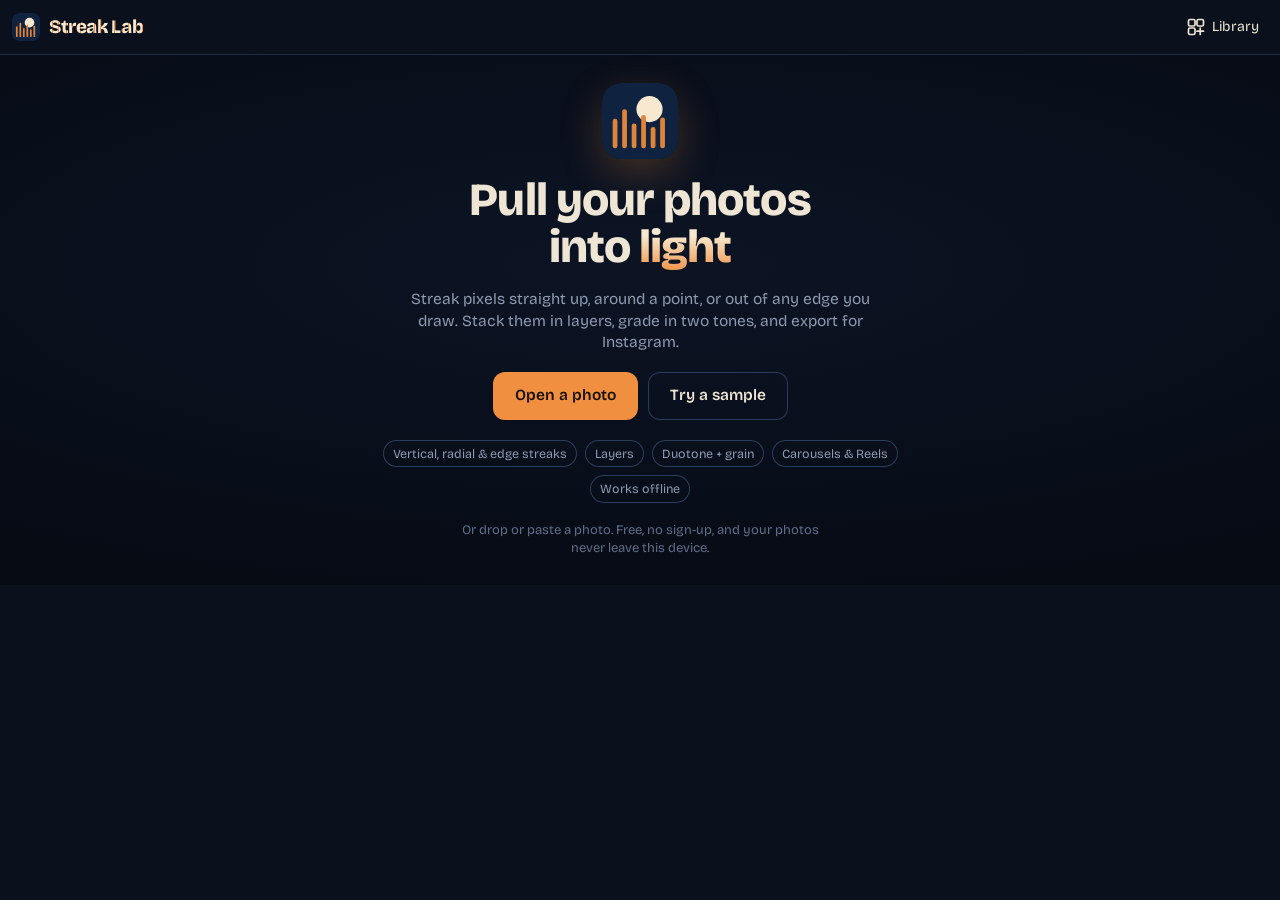
==== commit 5d3666c7: "Reorganise the editor into tabs with tools that follow the tab - Seven tabs (Crop, Adjust, Streaks, " ====
--- a/index.html
+++ b/index.html
@@ -53,9 +53,30 @@
 
 /* ---------- shell */
 .shell{height:100vh;height:100dvh;display:grid;
-  grid-template-columns:68px minmax(0,1fr) 312px;grid-template-rows:auto minmax(0,1fr);
-  grid-template-areas:"top top top" "rail main panel";padding:0 var(--sar) 0 var(--sal)}
-.topbar{grid-area:top}.rail{grid-area:rail}.main{grid-area:main}.panel{grid-area:panel}.tabbar{grid-area:tabbar;display:none}
+  grid-template-columns:68px minmax(0,1fr) 336px;grid-template-rows:auto auto minmax(0,1fr);
+  grid-template-areas:"top top top" "rail main tabbar" "rail main panel";padding:0 var(--sar) 0 var(--sal)}
+.topbar{grid-area:top}.rail{grid-area:rail}.main{grid-area:main}.panel{grid-area:panel}.tabbar{grid-area:tabbar;display:flex;gap:2px;padding:6px;background:var(--panel);border-left:1px solid var(--line);border-bottom:1px solid var(--line)}
+.tabbar button{flex:1;display:flex;flex-direction:column;align-items:center;gap:3px;border:0;background:transparent;color:var(--dim);font-size:10.5px;padding:7px 0 6px;border-radius:8px;min-width:0;position:relative}
+.tabbar button:hover{color:var(--fg);background:var(--panel2)}
+.tabbar button[aria-selected="true"]{color:var(--cream);background:var(--raise)}
+.tabbar button[aria-selected="true"] svg{color:var(--accent)}
+.tabbar .badge{position:absolute;top:3px;right:calc(50% - 20px);min-width:16px;height:16px;padding:0 4px;border-radius:8px;background:var(--accent);color:var(--accent-fg);font-size:10px;font-weight:700;line-height:16px;text-align:center}
+.tabbar .badge:empty{display:none}
+.phead{padding:12px 14px 4px}
+.phead h2{margin:0;font-size:16px;font-weight:700;letter-spacing:-.01em}
+.phead p{margin:3px 0 0;color:var(--muted);font-size:12.5px}
+.sec{display:none;border:0}
+body[data-tab="crop"] .sec[data-sec="crop"],body[data-tab="adjust"] .sec[data-sec="adjust"],body[data-tab="streaks"] .sec[data-sec="layers"],body[data-tab="streaks"] .sec[data-sec="streaks"],body[data-tab="masks"] .sec[data-sec="masks"],body[data-tab="effects"] .sec[data-sec="effects"],body[data-tab="grade"] .sec[data-sec="grade"],body[data-tab="looks"] .sec[data-sec="looks"]{display:block}
+.sec-head{display:none!important}
+.sec .sec-body{display:grid}
+body[data-tab="streaks"] .sec[data-sec="layers"] .sec-body{padding-bottom:6px;border-bottom:1px solid var(--line)}
+body[data-tab="streaks"] .sec[data-sec="streaks"] .sec-body{padding-top:12px}
+.aspects{display:grid;grid-template-columns:repeat(4,1fr);gap:6px}
+.aspects button{display:grid;justify-items:center;gap:5px;border:0;border-radius:10px;background:var(--bg);box-shadow:inset 0 0 0 1px var(--line);padding:9px 4px 7px;font-size:11.5px;color:var(--muted)}
+.aspects button i{display:block;height:24px;border:1.5px solid currentColor;border-radius:3px}
+.aspects button[aria-pressed="true"]{color:var(--cream);box-shadow:inset 0 0 0 1.5px var(--accent);background:var(--raise)}
+.rotrow{display:grid;grid-template-columns:repeat(3,1fr);gap:6px}
+.rotrow .chip{justify-content:center;min-height:40px}
 body.no-photo .shell{grid-template-columns:minmax(0,1fr);grid-template-areas:"top" "main"}
 body.no-photo :is(.rail,.panel,.tabbar,.optbar,.tb-edit,#exportBtn,#newBtn){display:none!important}
 body.no-photo #libBtn{margin-left:auto}
@@ -296,21 +317,19 @@
   .rail{flex-direction:row;padding:4px 8px;border-right:0;border-top:1px solid var(--line);gap:4px;overflow:visible}
   .tool{flex:1;min-width:0;min-height:46px;flex-direction:column;gap:2px;font-size:10.5px;padding:4px 0}
   #libBtn .lbl,#newBtn .lbl{display:none}
+  body.rail-min .rail{display:none}
   .topbar{gap:4px}
   .ib{min-width:34px;padding:0 6px}
   .tool[aria-pressed="true"]::before{left:10px;right:10px;top:auto;bottom:-4px;width:auto;height:3px;border-radius:3px 3px 0 0}
   .tool kbd,.rail .grow,.rail .zoomtool{display:none}
   .panel{height:clamp(170px,30dvh,280px);border-left:0;border-top:1px solid var(--line)}
   .histo{display:none}
-  .sec{display:none;border:0}
-  body[data-tab="light"] .sec[data-sec="light"],body[data-tab="streaks"] .sec[data-sec="layers"],body[data-tab="streaks"] .sec[data-sec="streaks"],body[data-tab="effects"] .sec[data-sec="effects"],body[data-tab="masks"] .sec[data-sec="masks"],body[data-tab="colour"] .sec[data-sec="colour"],body[data-tab="looks"] .sec[data-sec="looks"]{display:block}
-  body[data-tab="streaks"] .sec[data-sec="layers"] .sec-body{padding-bottom:4px}
-  .sec-head{display:none}
-  .sec.collapsed .sec-body{display:grid}
+  .phead{display:none}
   .sec-body{padding:14px 14px 18px}
-  .tabbar{display:flex;border-top:1px solid var(--line);background:var(--bg);padding:0 0 var(--sab)}
+  .tabbar{display:flex;border-top:1px solid var(--line);border-left:0;border-bottom:0;background:var(--bg);padding:0 0 var(--sab);gap:0}
+  .tabbar .badge{right:calc(50% - 22px)}
   .tabbar button{flex:1;display:flex;flex-direction:column;align-items:center;gap:2px;border:0;background:transparent;color:var(--dim);font-size:10.5px;padding:6px 0 5px;min-height:50px;min-width:0}
-  .tabbar button[aria-selected="true"]{color:var(--cream)}
+  .tabbar button[aria-selected="true"]{color:var(--cream);background:transparent}
   .tabbar button[aria-selected="true"] svg{color:var(--accent)}
   .toast{bottom:auto;top:10px}
   body.no-photo .brand b{display:inline}
@@ -322,7 +341,8 @@
 }
 /* landscape phones: keep the desktop layout but tighter */
 @media (orientation:landscape) and (max-height:520px){
-  .shell{grid-template-columns:60px minmax(0,1fr) 270px}
+  .shell{grid-template-columns:60px minmax(0,1fr) 290px}
+  .tabbar button{font-size:0;gap:0;padding:6px 0}
   .topbar{padding:calc(4px + var(--sat)) 10px 4px}
   .brand .file{display:none}
   .optbar .hint{display:none}
@@ -385,11 +405,11 @@
 
   <nav class="rail" id="toolSeg" aria-label="Tools">
     <button class="tool" data-tool="move" id="primaryTool" aria-pressed="true" title="Place streaks (P)"><kbd>P</kbd><svg class="i" id="primaryIcon"><use href="#i-line"/></svg><span class="lbl" id="primaryLabel">Line</span></button>
-    <button class="tool" data-tool="paint" aria-pressed="false" title="Protect brush: keeps parts sharp (B)"><kbd>B</kbd><svg class="i"><use href="#i-protect"/></svg><span class="lbl">Protect</span></button>
-    <button class="tool" data-tool="erase" aria-pressed="false" title="Eraser: removes protect paint and cuts edges (E)"><kbd>E</kbd><svg class="i"><use href="#i-erase"/></svg><span class="lbl">Erase</span></button>
-    <button class="tool" data-tool="mask" aria-pressed="false" title="Mask: draw or reshape the selected mask (M)"><kbd>M</kbd><svg class="i"><use href="#i-mask"/></svg><span class="lbl">Mask</span></button>
-    <button class="tool" data-tool="crop" aria-pressed="false" title="Crop, straighten and rotate (C)"><kbd>C</kbd><svg class="i"><use href="#i-crop"/></svg><span class="lbl">Crop</span></button>
-    <button class="tool" data-tool="pan" aria-pressed="false" title="Hand: move the photo (H, or hold Space)"><kbd>H</kbd><svg class="i"><use href="#i-hand"/></svg><span class="lbl">Hand</span></button>
+    <button class="tool" data-tool="mask" id="maskTool" aria-pressed="false" title="Draw the selected mask (D)" hidden><kbd>D</kbd><svg class="i" id="maskToolIcon"><use href="#i-line"/></svg><span class="lbl">Draw</span></button>
+    <button class="tool" data-tool="paint" id="paintTool" aria-pressed="false" title="Brush (B)" hidden><kbd>B</kbd><svg class="i" id="paintIcon"><use href="#i-protect"/></svg><span class="lbl" id="paintLabel">Brush</span></button>
+    <button class="tool" data-tool="subject" id="subjectTool" aria-pressed="false" title="Tap a subject to select it (S)" hidden><kbd>S</kbd><svg class="i"><use href="#i-fx"/></svg><span class="lbl">Subject</span></button>
+    <button class="tool" data-tool="erase" id="eraseTool" aria-pressed="false" title="Erase (E)" hidden><kbd>E</kbd><svg class="i"><use href="#i-erase"/></svg><span class="lbl">Erase</span></button>
+    <button class="tool" data-tool="pan" id="panTool" aria-pressed="false" title="Hand: move the photo (H, or hold Space)"><kbd>H</kbd><svg class="i"><use href="#i-hand"/></svg><span class="lbl">Hand</span></button>
     <span class="grow"></span>
     <button class="tool zoomtool" id="zoomFitRail" title="Fit the photo to the screen (0)"><svg class="i"><use href="#i-fit"/></svg><span class="lbl">Fit</span></button>
   </nav>
@@ -399,18 +419,6 @@
       <span class="tname" id="toolName">Line</span><span class="tag" id="layerTag" hidden></span>
       <p class="hint" id="tapHint"></p>
       <div class="bsize" id="brushRow" hidden><label for="brush">Size</label><input type="range" id="brush" min="4" max="120" value="30"><output></output></div>
-      <div class="bsize" id="psoftRow" hidden title="How gently protected areas blend into the streaks"><label for="psoft">Softness</label><input type="range" id="psoft" min="0" max="20" value="3"><output></output></div>
-      <button class="chip" id="clearMask" hidden>Clear protect</button>
-      <div class="seg mini" id="protSeg" hidden aria-label="Protect with"><button data-prot="brush" aria-pressed="true">Brush</button><button data-prot="subject" aria-pressed="false">Tap subject</button></div>
-      <span class="inline" id="edgeOpts" hidden><button class="chip" id="autoTrace" title="Find the strongest horizon, skyline or ridge line">Auto-trace horizon</button><label class="chip" title="Pull edges you draw onto the nearest real outline"><input type="checkbox" id="snapEdges" checked> Snap to outlines</label></span>
-      <span id="edgeBtns" hidden><button class="chip" id="clearEdges">Clear edges</button></span>
-      <span class="inline" id="maskOpts" hidden><div class="seg mini" id="mbSeg" aria-label="Mask brush"><button data-mb="paint" aria-pressed="true">Paint</button><button data-mb="erase" aria-pressed="false">Erase</button></div><label class="chip"><input type="checkbox" id="maskShow" checked> Show mask</label></span>
-      <div class="cropbar" id="cropOpts" hidden>
-        <div class="seg mini" id="aspectSeg" aria-label="Crop shape"><button data-ar="free" aria-pressed="true">Free</button><button data-ar="orig">Original</button><button data-ar="0.8">4:5</button><button data-ar="1">1:1</button><button data-ar="0.5625">9:16</button><button data-ar="1.7778">16:9</button><button data-ar="1.5">3:2</button></div>
-        <span class="inline"><button class="ib" id="rotL" title="Rotate left" aria-label="Rotate left"><svg class="i"><use href="#i-rotl"/></svg></button><button class="ib" id="rotR" title="Rotate right" aria-label="Rotate right"><svg class="i"><use href="#i-rotr"/></svg></button><button class="ib" id="flipH" title="Flip" aria-label="Flip horizontally"><svg class="i"><use href="#i-flip"/></svg></button></span>
-        <div class="bsize"><label for="straighten">Straighten</label><input type="range" id="straighten" min="-45" max="45" step="0.5" value="0"><output></output></div>
-        <button class="chip" id="cropReset">Reset</button><button class="btn" id="cropDone">Done</button>
-      </div>
     </div>
     <div class="stage" id="stage">
       <div class="hero" id="empty">
@@ -440,8 +448,26 @@
 
   <aside class="panel" aria-label="Adjustments">
     <div class="histo"><canvas id="histo" width="560" height="128" aria-hidden="true"></canvas><div class="meta"><span id="metaSize"></span><span id="metaLayers"></span></div></div>
+    <div class="phead"><h2 id="ptitle"></h2><p id="pdesc"></p></div>
     <div class="pscroll">
-      <section class="sec" data-sec="light">
+      <section class="sec" data-sec="crop">
+        <div class="sec-body">
+          <div class="sub">Shape</div>
+          <div class="aspects" id="aspectSeg" aria-label="Crop shape">
+            <button data-ar="free" aria-pressed="true"><i style="width:26px;border-style:dashed"></i>Free</button><button data-ar="orig"><i style="width:36px"></i>Original</button>
+            <button data-ar="0.8"><i style="width:19px"></i>4:5</button><button data-ar="1"><i style="width:24px"></i>1:1</button>
+            <button data-ar="0.5625"><i style="width:14px"></i>9:16</button><button data-ar="1.7778"><i style="width:42px;height:24px"></i>16:9</button>
+            <button data-ar="1.5"><i style="width:36px"></i>3:2</button><button data-ar="1.25"><i style="width:30px"></i>5:4</button>
+          </div>
+          <div class="sub">Rotate</div>
+          <div class="rotrow"><button class="chip" id="rotL"><svg class="i"><use href="#i-rotl"/></svg>Left</button><button class="chip" id="rotR"><svg class="i"><use href="#i-rotr"/></svg>Right</button><button class="chip" id="flipH"><svg class="i"><use href="#i-flip"/></svg>Flip</button></div>
+          <div class="sl"><label for="straighten">Straighten</label><output></output><input type="range" id="straighten" min="-45" max="45" step="0.5" value="0" data-suffix="°"></div>
+          <div class="inline"><button class="chip" id="cropReset">Reset crop</button><button class="btn" id="cropDone">Done</button></div>
+          <p class="hint">Drag the corners on the photo, or drag inside the frame to move it. The full photo is always kept, so you can change the crop later. Every export uses this crop.</p>
+        </div>
+      </section>
+
+      <section class="sec" data-sec="adjust">
         <button class="sec-head" aria-expanded="true">Light &amp; colour<svg class="i chev"><use href="#i-chev"/></svg></button>
         <div class="sec-body" id="lightBody">
           <div class="sub">Tone curve</div>
@@ -454,15 +480,8 @@
         <button class="sec-head" aria-expanded="true">Layers <span class="count" id="layerCount"></span><svg class="i chev"><use href="#i-chev"/></svg></button>
         <div class="sec-body">
           <div class="layers" id="layerBar"></div>
-          <div class="sub">Add a layer</div>
-          <div class="addrow" id="addRow">
-            <button class="chip" data-add="vertical"><svg class="i"><use href="#i-line"/></svg>Linear</button>
-            <button class="chip" data-add="radial"><svg class="i"><use href="#i-centre"/></svg>Radial</button>
-            <button class="chip" data-add="swirl"><svg class="i"><use href="#i-swirl"/></svg>Swirl</button>
-            <button class="chip" data-add="edge"><svg class="i"><use href="#i-edge"/></svg>Edge</button>
-            <button class="chip" data-add="path"><svg class="i"><use href="#i-path"/></svg>Path</button>
-          </div>
-          <p class="hint">Stack modes on one photo, like rings around the moon plus streaks off a ridge. Later layers streak the result of earlier ones.</p>
+          <div class="addrow" id="addRow"><button class="chip" id="addLayerBtn"><svg class="i"><use href="#i-layers"/></svg>Add a layer</button></div>
+          <p class="hint">Layers stack, so you can combine kinds, like rings around the moon plus streaks off a ridge. Pick the selected layer’s kind below.</p>
         </div>
       </section>
 
@@ -477,6 +496,8 @@
             <button data-mode="path" aria-pressed="false">Path</button>
           </div>
           <p class="hint" id="modeHint"></p>
+          <div class="inline" id="edgeTools" hidden><button class="chip" id="autoTrace" title="Find the strongest horizon, skyline or ridge line">Auto-trace horizon</button><label class="chip" title="Pull edges you draw onto the nearest real outline"><input type="checkbox" id="snapEdges" checked> Snap to outlines</label></div>
+          <div class="inline" id="edgeBtns" hidden><button class="chip" id="clearEdges">Clear all</button></div>
           <div class="selrow" id="vdirRow"><label for="vdir">Direction</label>
             <select id="vdir"><option value="up">Up</option><option value="down">Down</option><option value="left">Left</option><option value="right">Right</option></select></div>
           <div class="selrow" id="spinRow" hidden><label for="spin">Turn</label>
@@ -515,16 +536,23 @@
         <button class="sec-head" aria-expanded="true">Masks <span class="count" id="maskCount"></span><svg class="i chev"><use href="#i-chev"/></svg></button>
         <div class="sec-body">
           <div class="layers" id="maskList"></div>
+          <div class="medit" id="protEdit" hidden>
+            <div class="sub">Protect settings</div>
+            <p class="hint">Use Brush or Subject on the photo. Protected areas stay free of streaks and warps, and Echo trails repeat what you protect.</p>
+            <div class="sl"><label for="psoft">Edge softness</label><output></output><input type="range" id="psoft" min="0" max="20" value="3"></div>
+            <div class="inline"><button class="chip" id="clearMask">Clear protect</button></div>
+          </div>
           <div class="sub">Add a mask</div>
           <div class="addrow" id="maskAdd">
             <button class="chip" data-madd="linear">Linear</button><button class="chip" data-madd="radial">Radial</button><button class="chip" data-madd="brush">Brush</button><button class="chip" data-madd="subject">Subject</button><button class="chip" data-madd="sky">Sky</button>
           </div>
+          <label class="check"><input type="checkbox" id="maskShow" checked> Show the selected mask on the photo</label>
           <div id="maskEdit"></div>
-          <p class="hint">A mask can brighten, cool or saturate one area, limit a streak layer (Streaks › Only inside), or limit the duotone (Colour › Apply). Select the Mask tool to draw or reshape it.</p>
+          <p class="hint">A mask can brighten, cool or saturate one area, limit a streak layer (Streaks › Only inside), or limit the duotone (Grade › Apply).</p>
         </div>
       </section>
 
-      <section class="sec" data-sec="colour">
+      <section class="sec" data-sec="grade">
         <button class="sec-head" aria-expanded="true">Colour<svg class="i chev"><use href="#i-chev"/></svg></button>
         <div class="sec-body">
           <div class="swatches">
@@ -570,12 +598,13 @@
   </aside>
 
   <nav class="tabbar" role="tablist" aria-label="Panels">
-    <button role="tab" data-tab="light" aria-selected="false"><svg class="i"><use href="#i-sun"/></svg>Light</button>
-    <button role="tab" data-tab="streaks" aria-selected="true"><svg class="i"><use href="#i-streaks"/></svg>Streaks</button>
-    <button role="tab" data-tab="effects" aria-selected="false"><svg class="i"><use href="#i-fx"/></svg>Effects</button>
-    <button role="tab" data-tab="masks" aria-selected="false"><svg class="i"><use href="#i-mask"/></svg>Masks</button>
-    <button role="tab" data-tab="colour" aria-selected="false"><svg class="i"><use href="#i-colour"/></svg>Colour</button>
-    <button role="tab" data-tab="looks" aria-selected="false"><svg class="i"><use href="#i-looks"/></svg>Looks</button>
+    <button role="tab" data-tab="crop" aria-selected="false" title="Crop & rotate (C)"><svg class="i"><use href="#i-crop"/></svg>Crop</button>
+    <button role="tab" data-tab="adjust" aria-selected="false" title="Adjust light and colour (A)"><svg class="i"><use href="#i-sun"/></svg>Adjust</button>
+    <button role="tab" data-tab="streaks" aria-selected="true" title="Streaks (P)"><svg class="i"><use href="#i-streaks"/></svg>Streaks</button>
+    <button role="tab" data-tab="masks" aria-selected="false" title="Protect and masks (M)"><svg class="i"><use href="#i-mask"/></svg>Masks<span class="badge" id="maskBadge"></span></button>
+    <button role="tab" data-tab="effects" aria-selected="false" title="Effects (F)"><svg class="i"><use href="#i-fx"/></svg>Effects<span class="badge" id="fxBadge"></span></button>
+    <button role="tab" data-tab="grade" aria-selected="false" title="Duotone and grain (G)"><svg class="i"><use href="#i-colour"/></svg>Grade</button>
+    <button role="tab" data-tab="looks" aria-selected="false" title="Looks"><svg class="i"><use href="#i-looks"/></svg>Looks</button>
   </nav>
 </div>
 
@@ -736,20 +765,32 @@
 }
 const stamp=()=>new Date().toISOString().slice(0,16).replace(/[-:T]/g,'');
 
-// ---------- panels: collapsible sections on a computer, one tab at a time on a phone
-const SECS=['light','streaks','effects','masks','colour','looks'];
+// ---------- tabs: one step of the edit at a time, the same on a computer and a phone.
+// Each tab brings its own tools, so tapping the photo only ever does what that tab is about.
+const SECS=['crop','adjust','streaks','masks','effects','grade','looks'];
+const TAB_INFO={crop:['Crop & rotate','Frame the photo. The full photo is kept, so you can change this later.'],
+  adjust:['Adjust','Light and colour, applied before the streaks.'],
+  streaks:['Streaks','Build the streaks in layers. Tap or draw on the photo to place the selected layer.'],
+  masks:['Masks','Protect your subject, or pick an area to brighten, recolour or limit.'],
+  effects:['Effects','Motion, light and texture. Switch on as many as you like.'],
+  grade:['Grade','The duotone colours and grain that tie it together.'],
+  looks:['Looks','Start from a look, try variations, or reuse your own.']};
+const TAB_HINT={adjust:'Drag the sliders in the panel. Pinch or scroll to zoom.',effects:'Switch effects on in the panel. Pinch or scroll to zoom.',
+  grade:'Pick colours or a palette in the panel.',looks:'Tap a look in the panel to try it.',crop:'Drag the corners, or drag inside the frame to move it.'};
+let prevTab='streaks';
 function showSec(name){
+  const was=document.body.dataset.tab; if(was&&was!=='crop')prevTab=was;
   document.body.dataset.tab=name;
   document.querySelectorAll('.tabbar button').forEach(b=>b.setAttribute('aria-selected',b.dataset.tab===name));
-  store.set('streaklab.tab',name); document.querySelector('.pscroll').scrollTop=0; queueStarters();
-}
-document.querySelectorAll('.tabbar button').forEach(b=>b.onclick=()=>showSec(b.dataset.tab));
-const collapsed=new Set((store.get('streaklab.collapsed')||'').split(',').filter(Boolean));
-document.querySelectorAll('.sec').forEach(s=>{const h=s.querySelector('.sec-head'),k=s.dataset.sec;
-  const apply=()=>{s.classList.toggle('collapsed',collapsed.has(k));h.setAttribute('aria-expanded',!collapsed.has(k))};apply();
-  h.onclick=()=>{collapsed.has(k)?collapsed.delete(k):collapsed.add(k);apply();store.set('streaklab.collapsed',[...collapsed].join());queueStarters()}});
-{const t=store.get('streaklab.tab');showSec(SECS.includes(t)?t:'streaks')}
-const looksVisible=()=>phoneMQ.matches?document.body.dataset.tab==='looks':!collapsed.has('looks');
+  $('ptitle').textContent=TAB_INFO[name][0]; $('pdesc').textContent=TAB_INFO[name][1];
+  if(name==='masks'&&!curMask)curMask='__protect';
+  store.set('streaklab.tab',name); document.querySelector('.pscroll').scrollTop=0;
+  if(typeof applyTabTools==='function'&&src){applyTabTools();if(name==='masks')renderMasks()}
+  queueStarters();
+}
+document.querySelectorAll('.tabbar button').forEach(b=>b.onclick=()=>{if(!busy)showSec(b.dataset.tab)});
+{const t=store.get('streaklab.tab');showSec(SECS.includes(t)&&t!=='crop'?t:'streaks')}
+const looksVisible=()=>document.body.dataset.tab==='looks';
 
 // ---------- controls
 const sliders=['start','len','thr','jit','band','brush','amt','grain','angle','lop','soft','psoft','upper','rays','pw'];
@@ -773,28 +814,53 @@
 
 function setSeg(segId,attr,val){document.querySelectorAll('#'+segId+' button').forEach(b=>{if(b.dataset[attr]!=null)b.setAttribute('aria-pressed',b.dataset[attr]===val)})}
 function updateCtx(){
-  const t=st.tool, brush=t==='paint'||t==='erase';
-  $('toolName').textContent=t==='move'||t==='edge'?toolTitle[st.mode]:toolTitle[t];
-  $('layerTag').hidden=layers.length<2; $('layerTag').textContent=`Layer ${act+1} · ${MODE_NAMES[st.mode]}`;
-  const subj=t==='paint'&&st.prot==='subject', M=curMaskObj(), mk=t==='mask'&&M, crop=t==='crop';
-  if(t==='mask'||crop)$('toolName').textContent=crop?'Crop':`Mask · ${M?maskName(M):''}`;
-  $('tapHint').textContent=crop?'Drag the corners or move the frame. Pick a shape, rotate or straighten, then tap Done.':mk?MASK_HINT[M.type]:subj?toolHints.subject:brush||t==='pan'?toolHints[t]:hints[st.mode];
-  $('edgeBtns').hidden=!(edges.length&&(t==='edge'||t==='erase'));
-  $('edgeOpts').hidden=t!=='edge'||st.mode!=='edge'; $('protSeg').hidden=t!=='paint';
-  $('maskOpts').hidden=!mk; $('mbSeg').hidden=!(mk&&M.type==='brush'); $('cropOpts').hidden=!crop;
-  $('brushRow').hidden=!(brush&&!subj||(mk&&M.type==='brush')); $('clearMask').hidden=!brush||!strokes.length; $('psoftRow').hidden=!brush||!strokes.length;
-  $('ctx').classList.toggle('empty',['layerTag','brushRow','clearMask','edgeBtns','edgeOpts','protSeg','psoftRow','maskOpts','cropOpts'].every(k=>$(k).hidden));
-  const h=$('tapHint').textContent; if(src&&phoneMQ.matches&&h!==lastHint&&$('tips').hidden)status(h); lastHint=h;
+  const t=st.tool, tab=document.body.dataset.tab, M=curMaskObj(), prot=curMask==='__protect', brushMask=M&&M.type==='brush';
+  let name, hint;
+  if(t==='crop'){name='Crop';hint=TAB_HINT.crop}
+  else if(t==='move'||t==='edge'){name=toolTitle[st.mode];hint=hints[st.mode]}
+  else if(t==='paint'){name=prot?'Protect brush':`Paint · ${M?maskName(M):''}`;hint=prot?'Paint over what should stay sharp. Change the size above.':'Paint where the mask applies.'}
+  else if(t==='erase'){name=tab==='streaks'?'Erase edges':prot?'Erase protect':`Erase · ${M?maskName(M):''}`;hint=tab==='streaks'?`Rub out parts of the ${st.mode==='path'?'paths':'edges'} on this layer.`:prot?'Rub out protect paint.':'Rub out parts of the mask.'}
+  else if(t==='subject'){name=prot?'Protect subject':`Select subject · ${M?maskName(M):''}`;hint=prot?'Tap a person, animal or object to keep it sharp. An AI model on this device finds its outline.':'Tap a person, animal or object to mask it.'}
+  else if(t==='mask'){name=M?maskName(M):'Mask';hint=M?MASK_HINT[M.type]:''}
+  else{name=TAB_INFO[tab]?TAB_INFO[tab][0]:'Hand';hint=TAB_HINT[tab]||toolHints.pan}
+  $('toolName').textContent=name; $('tapHint').textContent=hint;
+  $('layerTag').hidden=tab!=='streaks'||layers.length<2; $('layerTag').textContent=`Layer ${act+1} · ${MODE_NAMES[st.mode]}`;
+  $('brushRow').hidden=!(t==='paint'||t==='erase');
+  $('edgeTools').hidden=st.mode!=='edge'; $('edgeBtns').hidden=!(DRAW_MODES.includes(st.mode)&&edges.length);
+  $('protEdit').hidden=!(tab==='masks'&&prot); $('clearMask').disabled=!strokes.length;
+  $('ctx').classList.toggle('empty',['layerTag','brushRow'].every(k=>$(k).hidden));
+  const h=$('tapHint').textContent; if(src&&phoneMQ.matches&&t!=='pan'&&h!==lastHint&&$('tips').hidden)status(h); lastHint=h;
 }
 let lastHint='';
+function toolsForTab(){
+  const tab=document.body.dataset.tab, M=curMaskObj(), prot=curMask==='__protect';
+  if(tab==='streaks')return{tools:['primaryTool','eraseTool','panTool'].filter(id=>id!=='eraseTool'||DRAW_MODES.includes(st.mode)),def:$('primaryTool').dataset.tool};
+  if(tab==='masks'){
+    if(prot)return{tools:['paintTool','subjectTool','eraseTool','panTool'],def:'paint'};
+    if(M){if(M.type==='brush')return{tools:['paintTool','eraseTool','panTool'],def:'paint'};
+      if(M.type==='subject')return{tools:['subjectTool','panTool'],def:'subject'};
+      if(M.type==='sky')return{tools:['panTool'],def:'pan'};
+      return{tools:['maskTool','panTool'],def:'mask'}}
+    return{tools:['panTool'],def:'pan'}}
+  if(tab==='crop')return{tools:[],def:'crop'};
+  return{tools:['panTool'],def:'pan'}}
+function applyTabTools(keep){
+  const r=toolsForTab(), M=curMaskObj(), prot=curMask==='__protect';
+  for(const id of ['primaryTool','maskTool','paintTool','subjectTool','eraseTool','panTool'])$(id).hidden=!r.tools.includes(id);
+  document.body.classList.toggle('rail-min',r.tools.filter(id=>id!=='panTool').length===0);
+  $('paintLabel').textContent=prot?'Brush':'Paint'; $('paintIcon').innerHTML=`<use href="#${prot?'i-protect':'i-mask'}"/>`;
+  if(M&&M.type!=='brush')$('maskToolIcon').innerHTML=`<use href="#${M.type==='radial'?'i-centre':'i-line'}"/>`;
+  const ok=r.tools.map(id=>$(id).dataset.tool);
+  if(keep&&ok.includes(st.tool))updateCtx(); else setTool(r.def);
+}
 function setTool(t){
-  if(t==='mask'&&!curMaskObj()){status('Add a mask first: Masks › Add a mask.');showSec('masks');return}
   const wasCrop=cropMode; st.tool=t; zm.pan=t==='pan'; cropMode=t==='crop';
   document.body.classList.toggle('cropping',cropMode); $('stage').classList.toggle('panmode',zm.pan); setSeg('toolSeg','tool',t);
   if(wasCrop!==cropMode){layout(true);if(!cropMode)commit()}
   updateCtx(); drawOverlay()}
 function syncRows(){
   const m=st.mode, e=m==='edge', sort=$('method').value==='sort';
+  if($('edgeTools')){$('edgeTools').hidden=!e;$('edgeBtns').hidden=!(DRAW_MODES.includes(m)&&edges.length)}
   $('startRow').hidden=!(m==='vertical'||m==='radial'); $('methodRow').hidden=!(m==='vertical'||m==='radial');
   $('sideRow').hidden=!e; $('softRow').hidden=!e; $('vdirRow').hidden=m!=='vertical'; $('spinRow').hidden=m!=='swirl'; $('raysRow').hidden=true; $('pwRow').hidden=m!=='path';
   $('skeyRow').hidden=$('upperRow').hidden=$('methodRow').hidden||!sort;
@@ -809,13 +875,13 @@
   $('modeHint').textContent=modeHints[m];
   const pt=$('primaryTool'); pt.dataset.tool=e?'edge':'move'; $('primaryLabel').textContent=primaryLabel[m];
   $('primaryIcon').innerHTML=`<use href="#${primaryIcon[m]}"/>`; pt.title=`${toolTitle[m]} (P)`;
-  if(st.tool==='move'||st.tool==='edge')setTool(pt.dataset.tool); else updateCtx();
+  if(document.body.dataset.tab==='streaks'&&src)applyTabTools(st.tool!=='move'&&st.tool!=='edge'); else updateCtx();
   if(layers.length)renderLayers();
   schedule(); drawOverlay();
 }
 document.querySelectorAll('#modeSeg button').forEach(b=>b.onclick=()=>setMode(b.dataset.mode));
 document.querySelectorAll('#toolSeg .tool[data-tool]').forEach(b=>b.onclick=()=>setTool(b.dataset.tool));
-$('clearMask').onclick=()=>{if(!mask)return;mask.fill(0);strokes=[];mctx.clearRect(0,0,W,H);updateCtx();drawOverlay();schedule();commit();status('Protect paint cleared.')};
+$('clearMask').onclick=()=>{if(!mask)return;mask.fill(0);strokes=[];mctx.clearRect(0,0,W,H);updateCtx();renderMasks();drawOverlay();schedule();commit();status('Protect cleared.')};
 $('clearEdges').onclick=()=>{edges=[];if(layers[act])layers[act].edges=edges;updateCtx();drawOverlay();schedule();commit()};
 
 // ---------- layers: each has its own mode, sliders, seed, start position and edges
@@ -854,7 +920,7 @@
     if(layers.length>1){const d=document.createElement('button');d.className='ldel';d.setAttribute('aria-label',`Remove layer ${i+1}`);d.title='Remove layer';
       d.innerHTML='<svg class="i"><use href="#i-x"/></svg>';d.onclick=e=>{e.stopPropagation();removeLayer(i)};b.appendChild(d)}
     bar.appendChild(b)});
-  $('addRow').querySelectorAll('button').forEach(b=>b.disabled=layers.length>=MAX_LAYERS);
+  $('addLayerBtn').disabled=layers.length>=MAX_LAYERS;
   $('layerCount').textContent=layers.length>1?layers.length:'';
   $('streakLayerName').textContent=layers.length>1?`Layer ${act+1}`:'';
   $('metaLayers').textContent=`${layers.length} layer${layers.length>1?'s':''} · ${layers.map((L,i)=>MODE_NAMES[i===act?st.mode:L.mode]).join(' + ')}`;
@@ -866,13 +932,13 @@
   layers.push({...LAYER_DEFAULT,mode,seed:1+Math.floor(Math.random()*99999),edges:[]});
   loadLayer(layers.length-1); setTool($('primaryTool').dataset.tool);
   if(phoneMQ.matches)showSec('streaks');
-  status(`Added layer ${layers.length}: ${MODE_NAMES[mode]}. `+(mode==='edge'?'Drag along an edge on the photo.':'Tap the photo to place it.'));
+  status(`Added layer ${layers.length} as ${MODE_NAMES[mode]}. Change its kind below, then `+(DRAW_MODES.includes(mode)?'draw on the photo.':'tap the photo to place it.'));
 }
 function removeLayer(i){
   if(layers.length<2)return; storeActive(); layers.splice(i,1);
   loadLayer(Math.min(i<=act?Math.max(0,act-1):act,layers.length-1)); commit(); status(`Removed layer ${i+1}.`);
 }
-document.querySelectorAll('#addRow [data-add]').forEach(b=>b.onclick=()=>addLayer(b.dataset.add));
+$('addLayerBtn').onclick=()=>{const used=layers.map((L,i)=>i===act?st.mode:L.mode);addLayer(['edge','radial','swirl','path','vertical'].find(m=>!used.includes(m))||'radial')};
 
 
 // ---------- settings, looks and variations
@@ -973,10 +1039,10 @@
   layers=o.layers; ['c1','c2','c3'].forEach((k,i)=>$(k).value=o.c[i]); $('amt').value=o.amt; $('grain').value=o.grain; syncOut('amt'); syncOut('grain'); if(o.psoft!=null){$('psoft').value=o.psoft;syncOut('psoft')}
   const g0=JSON.stringify([S2.geo.rot,S2.geo.flip,S2.geo.angle]);
   S2.adj={...SL.ADJ0,...(o.adj||{})}; S2.curve=(o.curve||SL.CURVE0).slice(); S2.fx=mergeFx(o.fx||{}); S2.masks=o.masks||[]; S2.geo={...GEO0(),...(o.geo||{})}; S2.gradeMask=o.gradeMask||'';
-  if(!findMask(curMask))curMask=null;
+  if(curMask!=='__protect'&&!findMask(curMask))curMask='__protect';
   strokes=o.strokes;
   if(JSON.stringify([S2.geo.rot,S2.geo.flip,S2.geo.angle])!==g0)rebuildSource(); else{mask=maskAt(W,H);redrawMask()}
-  syncS2UI(); loadLayer(Math.min(act,layers.length-1)); layout(true); updateCtx()}
+  syncS2UI(); loadLayer(Math.min(act,layers.length-1)); layout(true); applyTabTools(true)}
 function undo(){if(busy||hi<=0)return;hi--;restore(hist[hi]);histUI();persistState()}
 function redo(){if(busy||hi>=hist.length-1)return;hi++;restore(hist[hi]);histUI();persistState()}
 $('undoBtn').onclick=undo; $('redoBtn').onclick=redo;
@@ -991,7 +1057,7 @@
   const img=new Image(); img.onload=()=>{
     if(fullImg)URL.revokeObjectURL(fullImg.src);
     fullImg=img; FW0=img.naturalWidth; FH0=img.naturalHeight; origBlob=f;
-    S2.geo=GEO0(); S2.masks=[]; S2.gradeMask=''; curMask=null; if(st.tool==='mask'||st.tool==='crop')setTool($('primaryTool').dataset.tool);
+    S2.geo=GEO0(); S2.masks=[]; S2.gradeMask=''; curMask='__protect'; if(cropMode){cropMode=false;document.body.classList.remove('cropping')}
     strokes=[]; edges=[]; st.cx=.5; st.cy=.5; layers.forEach(L=>{L.edges=[];L.cx=.5;L.cy=.5;L.maskId=''}); layers[act].edges=edges; $('lmask').value='';
     rebuildSource(true); syncS2UI();
     const s=W/FW;
@@ -1006,7 +1072,7 @@
       layout(true);
       const sv=opt.saved;
       if(sv&&sv.snap){try{for(const [id,R] of Object.entries(sv.rasters||{}))rasters.set(id,R);act=sv.act||0;restore(sv.snap);status('Welcome back. Your last edit is restored.')}catch(e){}}
-      render(); drawOverlay(); commit(); if(!sv)maybeTips(); renderMasks(); if(opt.done)opt.done()});
+      render(); renderMasks(); showSec(['crop',undefined].includes(document.body.dataset.tab)?'streaks':document.body.dataset.tab); drawOverlay(); commit(); if(!sv)maybeTips(); if(opt.done)opt.done()});
   }; img.onerror=()=>{URL.revokeObjectURL(img.src);
     if(isHeic(f)&&!opt.converted){convertHeic(f).then(j=>loadFile(j,label||f.name,{...opt,converted:true})).catch(e=>status('That HEIC photo couldn’t be converted: '+(e.message||e)+'. Export it as JPEG from your photo app.'));return}
     status('That file couldn’t be opened. Try a JPEG, PNG or HEIC exported from your photo app.')};
@@ -1041,9 +1107,10 @@
 function drawOverlay(){ if(!src)return;
   const p=getSettings();
   octx.clearRect(0,0,W,H);
-  if(cropMode){drawCropOverlay(W/(ov.getBoundingClientRect().width||W));return}
-  octx.globalAlpha=.45; octx.drawImage(maskCv,0,0); octx.globalAlpha=1;
-  const sc=W/(ov.getBoundingClientRect().width||W);
+  const sc=W/(ov.getBoundingClientRect().width||W), tab=document.body.dataset.tab;
+  if(cropMode){drawCropOverlay(sc);return}
+  if(tab==='masks'){if(curMask==='__protect'){if($('maskShow').checked){octx.globalAlpha=.45;octx.drawImage(maskCv,0,0);octx.globalAlpha=1}}else drawMaskOverlay(sc);return}
+  if(tab!=='streaks')return;
   layers.forEach((L,i)=>{if(i===act||layers.length<2)return;
     octx.globalAlpha=.4; octx.lineWidth=2*sc; octx.strokeStyle='rgba(255,255,255,.85)'; octx.setLineDash([4*sc,6*sc]);
     if(L.mode==='vertical'){octx.beginPath();const y=L.startV/100*(H-1);octx.moveTo(0,y);octx.lineTo(W,y);octx.stroke()}
@@ -1051,8 +1118,6 @@
     else{octx.setLineDash([]);octx.strokeStyle='#ffa53a';octx.lineWidth=3*sc;octx.lineJoin=octx.lineCap='round';
       for(const e of L.edges){if(e.length<2)continue;octx.beginPath();e.forEach((q,j)=>{const x=q.x*W,y=q.y*H;j?octx.lineTo(x,y):octx.moveTo(x,y)});octx.stroke()}}
     octx.globalAlpha=1});
-  if(cropMode){drawCropOverlay(sc);return}
-  if(st.tool==='mask'){drawMaskOverlay(sc);return}
   octx.lineWidth=2*sc; octx.setLineDash([8*sc,6*sc]); octx.strokeStyle='rgba(255,255,255,.85)';
   if(st.mode==='vertical'){octx.beginPath();const v=$('vdir').value,h=v==='left'||v==='right';
     if(h){const x=st.startV/100*(W-1);octx.moveTo(x,0);octx.lineTo(x,H)}else{const y=st.startV/100*(H-1);octx.moveTo(0,y);octx.lineTo(W,y)}octx.stroke();
@@ -1139,8 +1204,11 @@
   if(mod&&e.shiftKey&&k==='v'){e.preventDefault();pasteSettings();return}
   if(k==='l'&&!mod){openLibrary();return}
   if(cropMode&&e.key==='Enter'){$('cropDone').click();return}
-  const tools={p:$('primaryTool').dataset.tool,b:'paint',e:'erase',h:'pan',m:'mask',c:'crop'};
-  if(tools[k]){setTool(tools[k]);return}
+  const tabs={c:'crop',a:'adjust',m:'masks',f:'effects',g:'grade'};
+  if(tabs[k]){showSec(tabs[k]);return}
+  if(k==='p'){if(document.body.dataset.tab!=='streaks')showSec('streaks');setTool($('primaryTool').dataset.tool);return}
+  const ctxTools={b:'paintTool',e:'eraseTool',s:'subjectTool',d:'maskTool',h:'panTool'};
+  if(ctxTools[k]&&!$(ctxTools[k]).hidden){setTool($(ctxTools[k]).dataset.tool);return}
   if(k==='0'){fit();return}
   if(e.key==='['||e.key===']'){const b=$('brush');b.value=+b.value+(e.key===']'?6:-6);syncOut('brush');return}
 });
@@ -1159,14 +1227,16 @@
   const m=new Uint8Array(W*H);applyRaster(m,W,H,id);const c=document.createElement('canvas');c.width=W;c.height=H;const x=c.getContext('2d'),d=x.createImageData(W,H);
   for(let i=0;i<m.length;i++)if(m[i]){d.data[i*4]=255;d.data[i*4+1]=59;d.data[i*4+2]=59;d.data[i*4+3]=255}
   x.putImageData(d,0,0);Object.defineProperty(R,'cv',{value:c,writable:true,enumerable:false,configurable:true});return c}
-let drawing=false;
+let drawing=false, maskRoute=false;
 function pt(e){const r=ov.getBoundingClientRect();return{x:(e.clientX-r.left)/r.width*W,y:(e.clientY-r.top)/r.height*H}}
 function paintAt(p){const rad=+$('brush').value*(W/ov.getBoundingClientRect().width);const t=st.tool;
   strokes.push({t,x:p.x/W,y:p.y/H,r:rad/W});
   dot(mask,W,H,t,p.x,p.y,rad);
   mctx.save(); if(t==='erase')mctx.globalCompositeOperation='destination-out';
   mctx.fillStyle='#ff3b3b'; mctx.beginPath(); mctx.arc(p.x,p.y,rad,0,TAU); mctx.fill(); mctx.restore();
-  if(t==='erase'&&edges.length){
+  drawOverlay()}
+function eraseEdges(p){const rad=+$('brush').value*(W/ov.getBoundingClientRect().width);
+  if(edges.length){
     const r2=rad*rad, out=[];
     for(const e of edges){let cur=[];
       for(const q of e){if((q.x*W-p.x)**2+(q.y*H-p.y)**2<=r2){if(cur.length>1)out.push(cur);cur=[]}else cur.push(q)}
@@ -1184,12 +1254,16 @@
   if(zm.pan||e.button===1){panning={x:e.clientX,y:e.clientY,tx:zm.tx,ty:zm.ty};return}
   const p=pt(e);
   if(cropMode){cropDown(e,p);drawing=true;return}
-  if(st.tool==='mask'){maskDown(p);drawing=true;return}
+  const tab=document.body.dataset.tab, M=curMaskObj(), prot=curMask==='__protect';
+  if(st.tool==='mask'){maskDown(p);drawing=true;maskRoute=true;return}
+  if(st.tool==='subject'){if(prot)protectSubject(p);else if(M&&M.type==='subject')segmentInto(M,p);return}
+  if((st.tool==='paint'||st.tool==='erase')&&tab==='masks'&&M&&M.type==='brush'){st.mb=st.tool;maskDown(p);drawing=true;maskRoute=true;return}
+  if(st.tool==='erase'&&tab==='streaks'){drawing=true;eraseEdges(p);return}
+  if(st.tool==='pan')return;
   if(st.tool==='move'){
     if(st.mode==='vertical'){const h=['left','right'].includes($('vdir').value);st.startV=Math.round((h?p.x/W:p.y/H)*100);$('start').value=st.startV}
     else if(CENTRE_MODES.includes(st.mode)){st.cx=p.x/W;st.cy=p.y/H}
     syncOut('start'); drawOverlay(); schedule(); drawing=true; return}
-  if(st.tool==='paint'&&st.prot==='subject'){protectSubject(p);return}
   drawing=true;
   if(st.tool==='edge'){curEdge=[{x:p.x/W,y:p.y/H}];drawOverlay()} else paintAt(p)});
 ov.addEventListener('pointermove',e=>{
@@ -1199,7 +1273,8 @@
   if(panning){zm.tx=panning.tx+e.clientX-panning.x;zm.ty=panning.ty+e.clientY-panning.y;applyZoom();return}
   if(!drawing)return;const p=pt(e), sc=W/ov.getBoundingClientRect().width;
   if(cropMode){cropMove(p);return}
-  if(st.tool==='mask'){maskMove(p);return}
+  if(maskRoute){maskMove(p);return}
+  if(st.tool==='erase'&&document.body.dataset.tab==='streaks'){eraseEdges(p);return}
   if(st.tool==='move'){if(st.mode==='vertical'){const h=['left','right'].includes($('vdir').value);st.startV=Math.max(0,Math.min(100,Math.round((h?p.x/W:p.y/H)*100)));$('start').value=st.startV}else if(CENTRE_MODES.includes(st.mode)){st.cx=Math.max(0,Math.min(1,p.x/W));st.cy=Math.max(0,Math.min(1,p.y/H))}syncOut('start');drawOverlay();schedule();return}
   if(st.tool==='edge'){const l=curEdge[curEdge.length-1];if(Math.hypot(p.x-l.x*W,p.y-l.y*H)>=1.5*sc){curEdge.push({x:p.x/W,y:p.y/H});drawOverlay()}}
   else paintAt(p)});
@@ -1207,9 +1282,9 @@
   if(ptrs.size<2)pinch=null; if(!ptrs.size)panning=null;
   if(!drawing)return;drawing=false;
   if(cropMode){cropUp();return}
-  if(st.tool==='mask'){maskUp();return}
+  if(maskRoute){maskRoute=false;maskUp();return}
   if(curEdge){if(curEdge.length>1){let e2=curEdge;if($('snapEdges').checked&&st.mode==='edge'){try{e2=snapEdge(curEdge)}catch(_){}}edges.push(e2)}curEdge=null;drawOverlay()}
-  edgesDirty=false; schedule(); renderLayers(); commit()}));
+  edgesDirty=false; schedule(); renderLayers(); if(document.body.dataset.tab==='masks')renderMasks(); updateCtx(); commit()}));
 
 // ---------- automatic edges: snap drawn edges onto real outlines, or trace the horizon
 let energy=null;
@@ -1291,11 +1366,10 @@
     if(!best||best.at<.4||cover<best.data.length*.001){status('Couldn’t find a subject there. Try tapping the middle of it, or paint with the brush.');setBusy(false);return}
     const id='m'+Date.now().toString(36); rasters.set(id,{w:best.w,h:best.h,data:best.data}); strokes.push({t:'auto',id});
     applyRaster(mask,W,H,id); const rc=rasterCanvas(id); if(rc)mctx.drawImage(rc,0,0);
-    drawOverlay(); setBusy(false); schedule(); updateCtx(); commit();
+    drawOverlay(); setBusy(false); schedule(); updateCtx(); renderMasks(); commit();
     status('Subject protected. Tap another to add it, or use Erase to trim.');
   }catch(e){setBusy(false);status('Couldn’t run the subject finder: '+(e.message||e)+'. It needs an internet connection the first time.')}
 }
-document.querySelectorAll('#protSeg button').forEach(b=>b.onclick=()=>{st.prot=b.dataset.prot;setSeg('protSeg','prot',st.prot);updateCtx()});
 
 // ---------- offline: cache the app (and the AI model once used) with a service worker
 if('serviceWorker' in navigator&&(location.protocol==='https:'||location.hostname==='localhost'))
@@ -1340,7 +1414,7 @@
   if(b.startsWith('fx.')&&b.endsWith('.on'))fxCards();
   schedule();drawOverlay()});
 addEventListener('change',e=>{const t=e.target;if(t.dataset&&t.dataset.bind&&!t.closest('.panel'))commit()});
-function fxCards(){let n=0;document.querySelectorAll('.fx').forEach(c=>{const on=!!(S2.fx[c.dataset.fx]||{}).on;c.classList.toggle('on',on);if(on)n++});$('fxCount').textContent=n||''}
+function fxCards(){let n=0;document.querySelectorAll('.fx').forEach(c=>{const on=!!(S2.fx[c.dataset.fx]||{}).on;c.classList.toggle('on',on);if(on)n++});$('fxCount').textContent=n||'';$('fxBadge').textContent=n||''}
 function syncS2UI(){
   document.querySelectorAll('[data-bind]').forEach(el=>{const v=getPath(S2,el.dataset.bind);if(v==null)return;
     if(el.type==='checkbox')el.checked=!!v;else el.value=v;if(el.type==='range')syncOut(el.id)});
@@ -1382,23 +1456,29 @@
   if(type==='brush')M.strokes=[];
   if(type==='subject')M.raster=null;
   if(type==='sky'){const r=traceHorizon();if(r.score<.1){status('Couldn’t find a clear horizon to separate the sky. Try a Linear mask instead.');return}M.pts=r.pts}
-  S2.masks.push(M); curMask=id; renderMasks(); fillMaskSelects(); setTool('mask'); commit(); schedule();
+  S2.masks.push(M); curMask=id; renderMasks(); fillMaskSelects(); applyTabTools(); commit(); schedule();
   status(`Added ${maskName(M)}. ${MASK_HINT[type]}`)}
 document.querySelectorAll('#maskAdd [data-madd]').forEach(b=>b.onclick=()=>addMask(b.dataset.madd));
 function maskUses(M){const u=[];layers.forEach((L,i)=>{if((i===act?$('lmask').value:L.maskId)===M.id)u.push(`layer ${i+1}`)});if(S2.gradeMask===M.id)u.push('duotone');if(S2.fx.echo.on&&S2.fx.echo.src===M.id)u.push('echo');
   const a=Object.entries(M.adj||{}).filter(([,v])=>v).map(([k,v])=>`${(LOCAL_ADJ.find(x=>x[0]===k)||[k,k])[1].toLowerCase()} ${v>0?'+':''}${v}`);return[...a,...u.map(x=>'limits '+x)]}
 function removeMask(id){S2.masks=S2.masks.filter(m=>m.id!==id);storeActive();layers.forEach(L=>{if(L.maskId===id)L.maskId=''});if($('lmask').value===id)$('lmask').value='';
-  if(S2.gradeMask===id)S2.gradeMask='';if(S2.fx.echo.src===id)S2.fx.echo.src='';if(curMask===id){curMask=null;if(st.tool==='mask')setTool($('primaryTool').dataset.tool)}
+  if(S2.gradeMask===id)S2.gradeMask='';if(S2.fx.echo.src===id)S2.fx.echo.src='';if(curMask===id){curMask='__protect';applyTabTools()}
   renderMasks();fillMaskSelects();syncS2UI();schedule();commit()}
 function renderMasks(){
   const list=$('maskList');list.innerHTML='';
+  { // Protect is always the first entry: it keeps areas free of streaks
+    const pr=document.createElement('div');pr.className='layer';pr.setAttribute('role','button');pr.tabIndex=0;pr.setAttribute('aria-pressed',curMask==='__protect');
+    pr.innerHTML='<svg class="i"><use href="#i-protect"/></svg><span class="ltext"><span class="lname">Protect</span><span class="lsub"></span></span>';
+    pr.querySelector('.lsub').textContent=strokes.length?(strokes.some(s=>s.t==='auto')?'Keeps your subject free of streaks':'Keeps painted areas free of streaks'):'Nothing protected yet: paint it or tap a subject';
+    const pick=()=>{curMask='__protect';renderMasks();applyTabTools();drawOverlay()};pr.onclick=pick;pr.onkeydown=e=>{if(e.key==='Enter'||e.key===' '){e.preventDefault();pick()}};
+    list.appendChild(pr)}
   S2.masks.forEach(M=>{const b=document.createElement('div');b.className='layer';b.setAttribute('role','button');b.tabIndex=0;b.setAttribute('aria-pressed',M.id===curMask);
     b.innerHTML=`<svg class="i"><use href="#i-mask"/></svg><span class="ltext"><span class="lname"></span><span class="lsub"></span></span><button class="ldel" aria-label="Delete mask"><svg class="i"><use href="#i-x"/></svg></button>`;
     b.querySelector('.lname').textContent=maskName(M)+(M.invert?' (inverted)':'');
     const u=maskUses(M);b.querySelector('.lsub').textContent=M.type==='subject'&&!M.raster?'Tap a subject on the photo':u.length?u.join(' · '):'Not used yet: add an adjustment below';
-    const pick=()=>{curMask=M.id;renderMasks();setTool('mask')};b.onclick=pick;b.onkeydown=e=>{if(e.key==='Enter'||e.key===' '){e.preventDefault();pick()}};
+    const pick=()=>{curMask=M.id;renderMasks();applyTabTools();drawOverlay()};b.onclick=pick;b.onkeydown=e=>{if(e.key==='Enter'||e.key===' '){e.preventDefault();pick()}};
     b.querySelector('.ldel').onclick=e=>{e.stopPropagation();removeMask(M.id)};list.appendChild(b)});
-  $('maskCount').textContent=S2.masks.length||'';
+  $('maskCount').textContent=S2.masks.length||''; $('maskBadge').textContent=(S2.masks.length+(strokes.length?1:0))||'';
   const ed=$('maskEdit');ed.innerHTML='';const M=curMaskObj();if(!M)return;
   const box=document.createElement('div');box.className='medit';
   const t=document.createElement('div');t.className='sub';t.textContent=`${maskName(M)} settings`;box.appendChild(t);
@@ -1432,7 +1512,6 @@
   mDrag=null;schedule();drawOverlay();renderMasks();commit()}
 function maskPaint(p){const M=curMaskObj(),rad=+$('brush').value*(W/ov.getBoundingClientRect().width);M.strokes.push({t:st.mb,x:p.x/W,y:p.y/H,r:rad/W})}
 st.mb='paint';
-document.querySelectorAll('#mbSeg button').forEach(b=>b.onclick=()=>{st.mb=b.dataset.mb;setSeg('mbSeg','mb',st.mb)});
 $('maskShow').addEventListener('change',()=>drawOverlay());
 const mOv=document.createElement('canvas'), mOvx=mOv.getContext('2d');
 function drawMaskOverlay(sc){const M=curMaskObj();if(!M)return;
@@ -1515,7 +1594,7 @@
 document.querySelectorAll('#aspectSeg button').forEach(b=>b.onclick=()=>{setAspect(b.dataset.ar);commit()});
 $('cropReset').onclick=()=>{const hadAngle=S2.geo.angle;S2.geo.crop={x:0,y:0,w:1,h:1};S2.geo.angle=0;S2.geo.aspect='free';$('straighten').value=0;syncOut('straighten');setSeg('aspectSeg','ar','free');
   if(hadAngle)rebuildSource();render();drawOverlay();commit()};
-$('cropDone').onclick=()=>setTool($('primaryTool').dataset.tool);
+$('cropDone').onclick=()=>showSec(prevTab||'streaks');
 let cDragC=null;
 function cropDown(e,p){const k=S2.geo.crop,r={x:k.x*W,y:k.y*H,w:k.w*W,h:k.h*H},sc=W/ov.getBoundingClientRect().width,hit=26*sc;
   const corners={nw:[r.x,r.y],ne:[r.x+r.w,r.y],sw:[r.x,r.y+r.h],se:[r.x+r.w,r.y+r.h]};
@@ -1676,10 +1755,14 @@
 }
 
 // ---------- first-run guide
-const TIPS=[
+const TIPS_OLD=[
   ['Place your streaks','Tap or drag on the photo to move where the streaks start. Switch between Vertical, Radial and Edge in the Streaks panel.'],
   ['Shape them','Length, Threshold and Randomness change the look. Use Protect to keep a face or subject sharp, and hold Before to compare.'],
   ['Make it yours','Try a starter look, stack layers to combine modes, then Export a full-size photo, a carousel or a Reel.']];
+const TIPS=[
+  ['Place your streaks','In the Streaks tab, tap or drag on the photo. Pick Linear, Radial, Swirl, Edge or Path, and stack layers to combine them.'],
+  ['Keep your subject sharp','In the Masks tab, Protect keeps a face or subject free of streaks: paint it, or tap it with Subject. Masks can also brighten or recolour one area.'],
+  ['Finish and share','Adjust, Effects and Grade finish the look; Looks has one-tap starting points. Export saves photos, carousels and Reels.']];
 let tipI=0;
 function showTip(){const [t,p]=TIPS[tipI];$('tipStep').textContent=`Tip ${tipI+1} of ${TIPS.length}`;$('tipTitle').textContent=t;$('tipText').textContent=p;$('tipNext').textContent=tipI<TIPS.length-1?'Next':'Got it';$('tips').hidden=false}
 function endTips(){$('tips').hidden=true;store.set('streaklab.tips','1')}
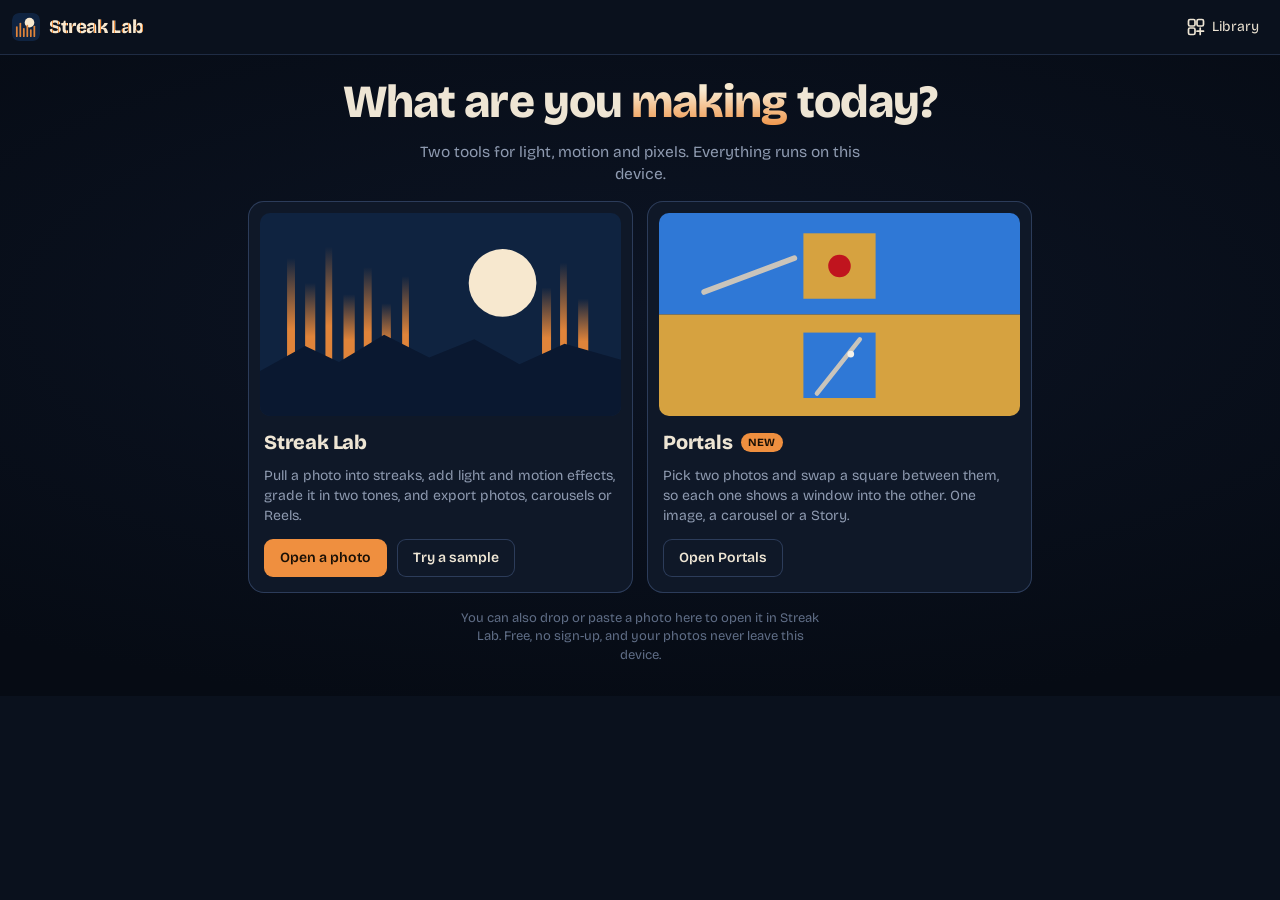
==== commit 4fffb6ff: "Add a dashboard and Portals, a two-photo square swap - The start screen becomes a dashboard: pick St" ====
--- a/index.html
+++ b/index.html
@@ -157,6 +157,19 @@
 .hero p{margin:0;color:var(--muted);font-size:15.5px;max-width:46ch}
 .hero .ctas{display:flex;gap:10px;flex-wrap:wrap;justify-content:center}
 .hero .small{font-size:13px;color:var(--dim)}
+.hero.dash{max-width:820px;gap:16px;padding:24px 18px 32px;align-self:start;margin:auto}
+.stage:has(.dash:not([hidden])){overflow:auto;place-items:start center}
+.toolcards{display:grid;grid-template-columns:1fr 1fr;gap:14px;width:100%;text-align:left}
+.toolcard{display:grid;gap:10px;align-content:start;padding:12px 12px 16px;border-radius:16px;background:var(--panel);box-shadow:inset 0 0 0 1px var(--line2);color:inherit;text-decoration:none}
+a.toolcard:hover{box-shadow:inset 0 0 0 1.5px var(--accent)}
+.toolcard .art{width:100%;height:auto;border-radius:10px;display:block}
+.toolcard h2{margin:2px 4px 0;font-size:20px;font-weight:800;letter-spacing:-.01em;display:flex;align-items:center;gap:8px}
+.toolcard p{margin:0 4px;font-size:14px;max-width:none}
+.toolcard .ctas{justify-content:flex-start;margin:4px 4px 0}
+.toolcard>.btn{justify-self:start;margin:4px 4px 0}
+.new{font-size:11px;font-weight:700;letter-spacing:.04em;text-transform:uppercase;background:var(--accent);color:var(--accent-fg);padding:2px 7px;border-radius:999px}
+@media (max-width:640px){.toolcards{grid-template-columns:1fr}.toolcard .art{height:104px}.hero.dash h1{font-size:28px}}
+.brand{cursor:pointer}
 .feats{display:flex;gap:8px;flex-wrap:wrap;justify-content:center;margin:2px 0 0;padding:0;list-style:none}
 .recent{display:grid;gap:8px;width:100%}
 .recentgrid{display:grid;grid-template-columns:repeat(auto-fill,minmax(88px,1fr));gap:8px}
@@ -387,7 +400,7 @@
 
 <div class="shell">
   <header class="topbar">
-    <div class="brand">
+    <div class="brand" id="homeBtn" role="link" tabindex="0" title="Back to the dashboard">
       <svg viewBox="0 0 64 64" aria-hidden="true"><rect width="64" height="64" rx="14" fill="#0f2340"/><circle cx="40" cy="22" r="11" fill="#f7e8cf"/><g fill="#e0843a"><rect x="9" y="30" width="4" height="25" rx="2"/><rect x="17" y="22" width="4" height="33" rx="2"/><rect x="25" y="34" width="4" height="21" rx="2"/><rect x="33" y="27" width="4" height="28" rx="2"/><rect x="41" y="37" width="4" height="18" rx="2"/><rect x="49" y="29" width="4" height="26" rx="2"/></g></svg>
       <b>Streak Lab</b>
       <span class="file" id="fileInfo"></span>
@@ -421,17 +434,31 @@
       <div class="bsize" id="brushRow" hidden><label for="brush">Size</label><input type="range" id="brush" min="4" max="120" value="30"><output></output></div>
     </div>
     <div class="stage" id="stage">
-      <div class="hero" id="empty">
-        <svg class="mark" viewBox="0 0 64 64" aria-hidden="true"><rect width="64" height="64" rx="14" fill="#0f2340"/><circle cx="40" cy="22" r="11" fill="#f7e8cf"/><g fill="#e0843a"><rect x="9" y="30" width="4" height="25" rx="2"/><rect x="17" y="22" width="4" height="33" rx="2"/><rect x="25" y="34" width="4" height="21" rx="2"/><rect x="33" y="27" width="4" height="28" rx="2"/><rect x="41" y="37" width="4" height="18" rx="2"/><rect x="49" y="29" width="4" height="26" rx="2"/></g></svg>
-        <h1>Pull your photos<br>into <em>light</em></h1>
-        <p>Streak pixels straight up, around a point, or out of any edge you draw. Stack them in layers, grade in two tones, and export for Instagram.</p>
-        <div class="ctas">
-          <label class="btn big pickzone">Open a photo<input type="file" accept="image/*" class="pick"></label>
-          <button class="btn ghost big" id="sampleBtn">Try a sample</button>
+      <div class="hero dash" id="empty">
+        <h1>What are you <em>making</em> today?</h1>
+        <p>Two tools for light, motion and pixels. Everything runs on this device.</p>
+        <div class="toolcards">
+          <div class="toolcard">
+            <svg class="art" viewBox="0 0 320 180" preserveAspectRatio="xMidYMid slice" aria-hidden="true"><defs><linearGradient id="dsg" x1="0" y1="1" x2="0" y2="0"><stop offset=".3" stop-color="#e0843a"/><stop offset="1" stop-color="#e0843a" stop-opacity="0"/></linearGradient></defs>
+              <rect width="320" height="180" fill="#0f2340"/><circle cx="215" cy="62" r="30" fill="#f7e8cf"/>
+              <g fill="url(#dsg)"><rect x="24" y="40" width="7" height="90"/><rect x="40" y="62" width="9" height="68"/><rect x="58" y="30" width="6" height="100"/><rect x="74" y="72" width="10" height="58"/><rect x="92" y="48" width="7" height="82"/><rect x="108" y="80" width="8" height="50"/><rect x="126" y="56" width="6" height="74"/><rect x="250" y="66" width="8" height="64"/><rect x="266" y="44" width="6" height="86"/><rect x="282" y="76" width="9" height="54"/></g>
+              <path d="M0 140 L40 118 L70 132 L110 108 L150 128 L190 112 L230 134 L270 116 L320 130 L320 180 L0 180Z" fill="#0a1830"/></svg>
+            <h2>Streak Lab</h2>
+            <p>Pull a photo into streaks, add light and motion effects, grade it in two tones, and export photos, carousels or Reels.</p>
+            <div class="ctas"><label class="btn pickzone">Open a photo<input type="file" accept="image/*" class="pick"></label><button class="btn ghost" id="sampleBtn">Try a sample</button></div>
+          </div>
+          <a class="toolcard" href="portals.html">
+            <svg class="art" viewBox="0 0 320 180" preserveAspectRatio="xMidYMid slice" aria-hidden="true"><rect width="320" height="90" fill="#2f78d6"/><rect y="90" width="320" height="90" fill="#d6a240"/>
+              <rect x="128" y="18" width="64" height="58" fill="#d6a240"/><circle cx="160" cy="47" r="10" fill="#c0141e"/>
+              <rect x="128" y="106" width="64" height="58" fill="#2f78d6"/><path d="M140 160 L178 112" stroke="#c9c4bb" stroke-width="4" stroke-linecap="round"/><circle cx="170" cy="125" r="3" fill="#f4f1ea"/>
+              <path d="M40 70 L120 40" stroke="#c9c4bb" stroke-width="5" stroke-linecap="round"/></svg>
+            <h2>Portals <span class="new">New</span></h2>
+            <p>Pick two photos and swap a square between them, so each one shows a window into the other. One image, a carousel or a Story.</p>
+            <span class="btn ghost">Open Portals</span>
+          </a>
         </div>
-        <ul class="feats"><li>Vertical, radial &amp; edge streaks</li><li>Layers</li><li>Duotone + grain</li><li>Carousels &amp; Reels</li><li>Works offline</li></ul>
         <div class="recent" id="recent" hidden><div class="sub">Pick up where you left off</div><div class="recentgrid" id="recentGrid"></div></div>
-        <p class="small"><span id="dropHint">Or drop or paste a photo. </span>Free, no sign-up, and your photos never leave this device.</p>
+        <p class="small"><span id="dropHint">You can also drop or paste a photo here to open it in Streak Lab. </span>Free, no sign-up, and your photos never leave this device.</p>
       </div>
       <div id="zoomer" hidden><div id="imgwrap"><canvas id="view"></canvas><canvas id="overlay" aria-label="Photo. Tap or drag to place streaks, edges, masks or protect paint."></canvas></div></div>
       <div class="zoombar" id="zoombar" hidden>
@@ -1061,7 +1088,7 @@
     strokes=[]; edges=[]; st.cx=.5; st.cy=.5; layers.forEach(L=>{L.edges=[];L.cx=.5;L.cy=.5;L.maskId=''}); layers[act].edges=edges; $('lmask').value='';
     rebuildSource(true); syncS2UI();
     const s=W/FW;
-    document.body.classList.remove('no-photo');
+    document.body.classList.remove('no-photo'); try{sessionStorage.setItem('sl.editing','1')}catch(e){}
     $('empty').hidden=true; $('zoomer').hidden=false; $('zoombar').hidden=false;
     $('saveBox').style.display='none'; $('slides').innerHTML=''; $('carAll').hidden=true; $('reelBox').style.display='none'; reelPrep=null; $('thumbs').innerHTML=''; $('variHint').hidden=true; status('');
     $('sizeInfo').textContent=s<1?`Original size ${FW} × ${FH}. You’re editing a smaller preview; saving renders at the original size.`:`Original size ${FW} × ${FH}.`;
@@ -1649,8 +1676,11 @@
   for(const s of strokes)if(s.t==='auto')add(s.id);for(const M of S2.masks)if(M.raster)add(M.raster);return used}
 function thumbBlob(){const K=S2.geo.crop,s=Math.min(1,360/Math.max(W*K.w,H*K.h)),c=document.createElement('canvas');c.width=Math.max(1,Math.round(W*K.w*s));c.height=Math.max(1,Math.round(H*K.h*s));
   c.getContext('2d').drawImage(view,K.x*W,K.y*H,K.w*W,K.h*H,0,0,c.width,c.height);return new Promise(r=>c.toBlob(r,'image/jpeg',.8))}
-function persistState(){clearTimeout(saveT);saveT=setTimeout(async()=>{if(!src||!photoId||hi<0)return;const id=photoId,state={snap:hist[hi],act,rasters:usedRasters()};
-  try{const thumb=await thumbBlob(),rec=await idb.photo(id);if(!rec||id!==photoId)return;rec.state=state;rec.thumb=thumb;rec.updated=Date.now();await idb.put(rec)}catch(e){}},800)}
+async function saveState(){if(!src||!photoId||hi<0)return;const id=photoId,state={snap:hist[hi],act,rasters:usedRasters()};
+  try{const thumb=await thumbBlob(),rec=await idb.photo(id);if(!rec||id!==photoId)return;rec.state=state;rec.thumb=thumb;rec.updated=Date.now();await idb.put(rec)}catch(e){}}
+function persistState(){clearTimeout(saveT);saveT=setTimeout(saveState,800)}
+async function goHome(){if(busy)return;clearTimeout(saveT);if(src){status('Saving…');await saveState()}try{sessionStorage.removeItem('sl.editing')}catch(e){}location.href='./?home'}
+$('homeBtn').onclick=goHome;$('homeBtn').onkeydown=e=>{if(e.key==='Enter')goHome()};
 function openRecord(rec){return new Promise(res=>{photoId=rec.id;idb.set('current',rec.id).catch(()=>{});loadFile(rec.blob,rec.name,{fromStore:true,saved:rec.state,done:res})})}
 async function resumeLast(){try{
   const old=await idb.get('photo'); // older versions kept a single photo under 'photo' / 'state'
@@ -1658,6 +1688,11 @@
     await idb.put({id,name:old.name||'Photo',blob:old.blob,state:s0&&s0.id===old.id?{snap:s0.snap,act:s0.act,rasters:s0.rasters}:null,thumb:null,added:Date.now(),updated:Date.now()});
     await idb.set('current',id);await idb.del('photo');await idb.del('state')}
   renderRecent();
+  // a fresh launch shows the dashboard; a reload mid-edit, or a hand-off from Portals, reopens the photo
+  const q=new URLSearchParams(location.search);let editing=false;try{editing=!!sessionStorage.getItem('sl.editing')}catch(e){}
+  if(q.has('home')){try{sessionStorage.removeItem('sl.editing')}catch(e){}editing=false}
+  if(q.has('open')||q.has('home'))history.replaceState(null,'',location.pathname);
+  if(!q.has('open')&&!editing)return;
   const cur=await idb.get('current');if(!cur||src)return;const rec=await idb.photo(cur);if(rec)openRecord(rec)}catch(e){}}
 const thumbURL=new Map();
 function recThumb(rec){if(!rec.thumb)return'';const k=rec.id+':'+rec.updated;if(!thumbURL.has(k))thumbURL.set(k,URL.createObjectURL(rec.thumb));return thumbURL.get(k)}
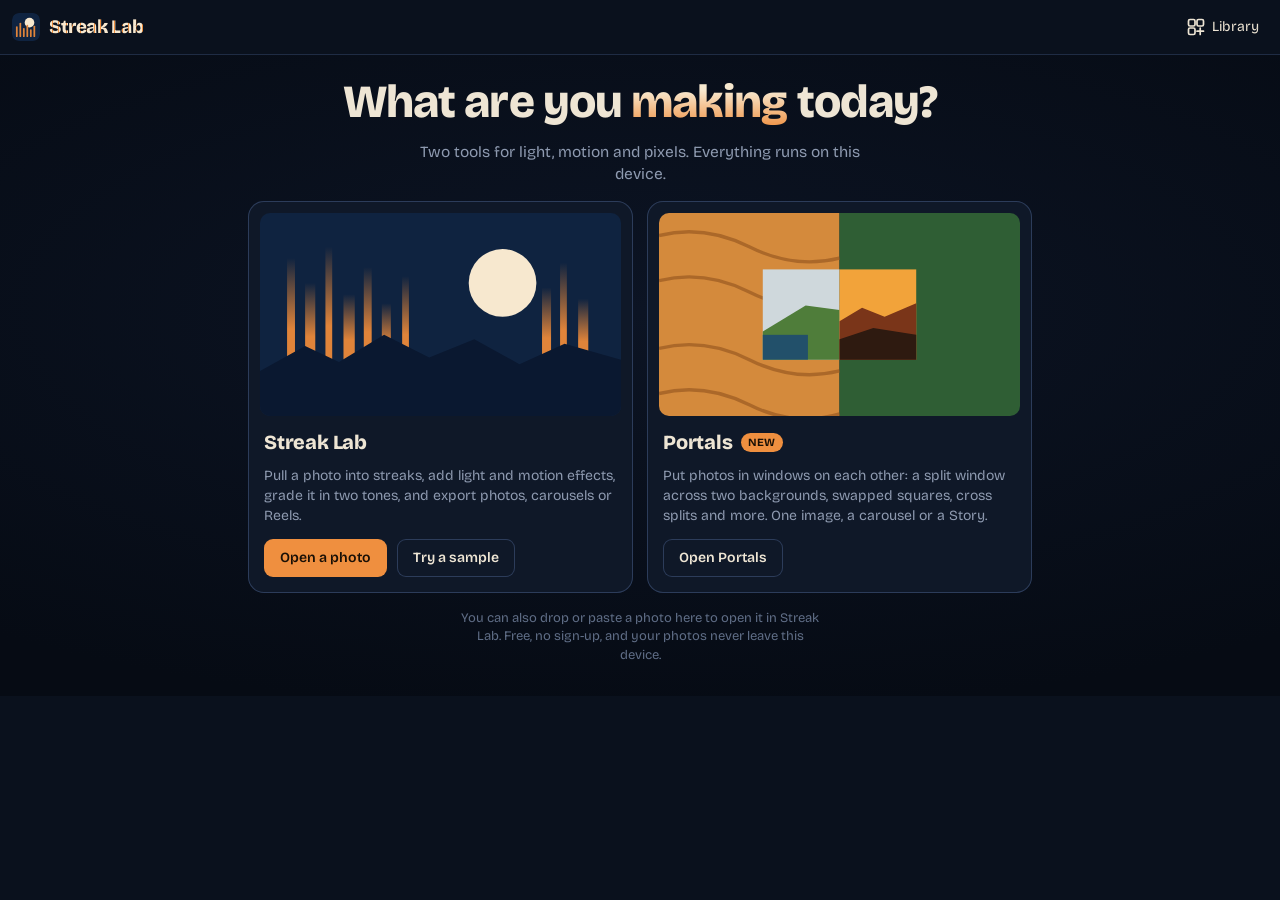
==== commit 7739d159: "Portals: add split window, cross split and window styles - Split window (four photos): two backgroun" ====
--- a/index.html
+++ b/index.html
@@ -448,12 +448,12 @@
             <div class="ctas"><label class="btn pickzone">Open a photo<input type="file" accept="image/*" class="pick"></label><button class="btn ghost" id="sampleBtn">Try a sample</button></div>
           </div>
           <a class="toolcard" href="portals.html">
-            <svg class="art" viewBox="0 0 320 180" preserveAspectRatio="xMidYMid slice" aria-hidden="true"><rect width="320" height="90" fill="#2f78d6"/><rect y="90" width="320" height="90" fill="#d6a240"/>
-              <rect x="128" y="18" width="64" height="58" fill="#d6a240"/><circle cx="160" cy="47" r="10" fill="#c0141e"/>
-              <rect x="128" y="106" width="64" height="58" fill="#2f78d6"/><path d="M140 160 L178 112" stroke="#c9c4bb" stroke-width="4" stroke-linecap="round"/><circle cx="170" cy="125" r="3" fill="#f4f1ea"/>
-              <path d="M40 70 L120 40" stroke="#c9c4bb" stroke-width="5" stroke-linecap="round"/></svg>
+            <svg class="art" viewBox="0 0 320 180" preserveAspectRatio="xMidYMid slice" aria-hidden="true"><rect width="160" height="180" fill="#d48a3c"/><rect x="160" width="160" height="180" fill="#2f5e34"/>
+              <g stroke="#9a5a22" stroke-width="3" fill="none" opacity=".7"><path d="M0 20 Q40 10 80 30 T160 40"/><path d="M0 60 Q40 50 80 70 T160 80"/><path d="M0 120 Q40 110 80 130 T160 140"/><path d="M0 160 Q40 150 80 170 T160 178"/></g>
+              <rect x="92" y="50" width="68" height="80" fill="#cfd8dc"/><path d="M92 105 L130 82 L160 86 L160 130 L92 130Z" fill="#4f7d3a"/><rect x="92" y="108" width="40" height="22" fill="#22506a"/>
+              <rect x="160" y="50" width="68" height="80" fill="#f2a33a"/><path d="M160 96 L180 84 L200 92 L228 80 L228 130 L160 130Z" fill="#7a3519"/><path d="M160 112 L190 102 L228 108 L228 130 L160 130Z" fill="#2e1a10"/></svg>
             <h2>Portals <span class="new">New</span></h2>
-            <p>Pick two photos and swap a square between them, so each one shows a window into the other. One image, a carousel or a Story.</p>
+            <p>Put photos in windows on each other: a split window across two backgrounds, swapped squares, cross splits and more. One image, a carousel or a Story.</p>
             <span class="btn ghost">Open Portals</span>
           </a>
         </div>
@@ -790,7 +790,7 @@
   for(const f of list){const a=document.createElement('a');a.href=URL.createObjectURL(f.blob);a.download=f.name;document.body.appendChild(a);a.click();a.remove();setTimeout(()=>URL.revokeObjectURL(a.href),60000);await new Promise(r=>setTimeout(r,400))}
   return true;
 }
-const stamp=()=>new Date().toISOString().slice(0,16).replace(/[-:T]/g,'');
+const stamp=()=>new Date().toISOString().slice(0,19).replace(/[-:T]/g,'');
 
 // ---------- tabs: one step of the edit at a time, the same on a computer and a phone.
 // Each tab brings its own tools, so tapping the photo only ever does what that tab is about.
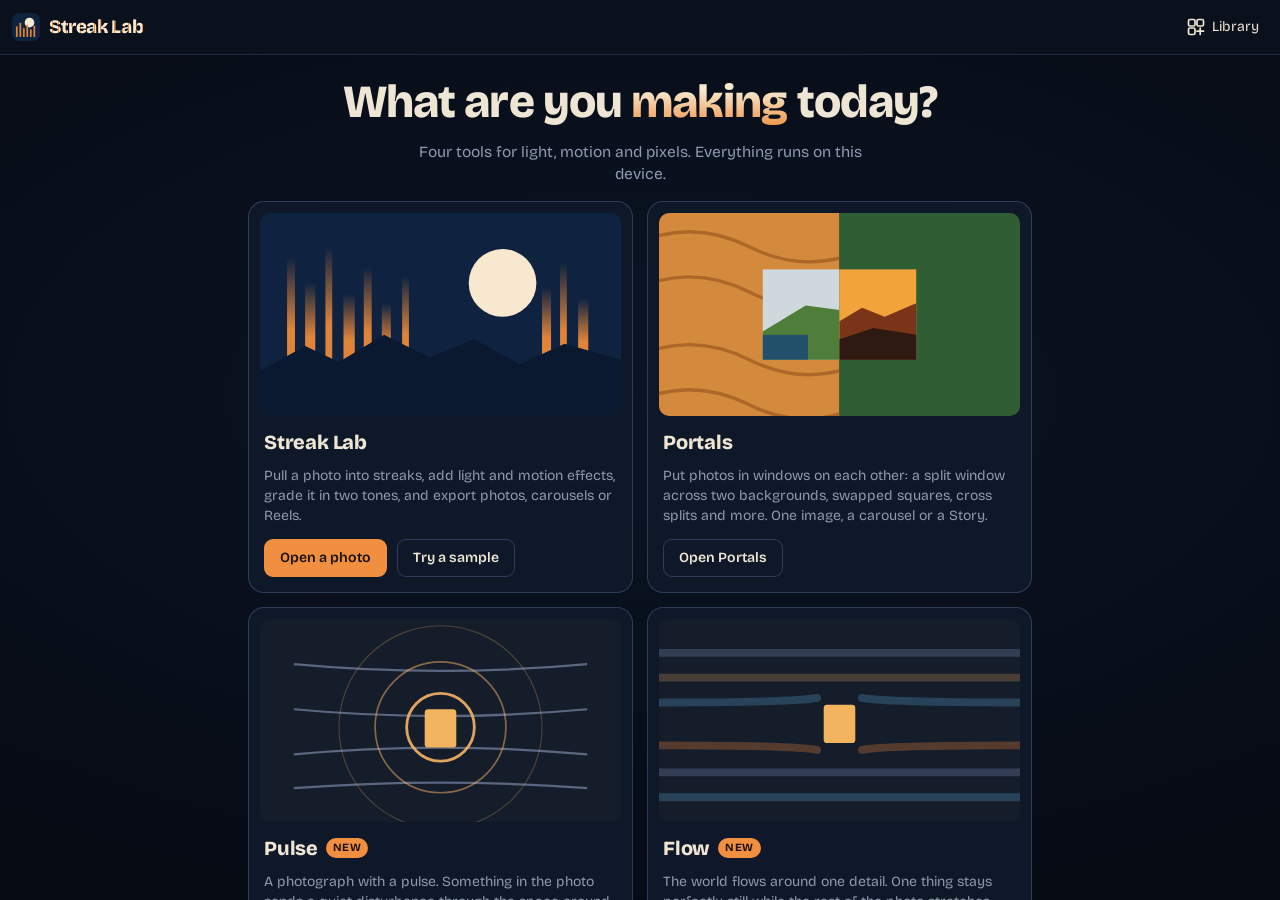
==== commit ad3f8682: "Add Pulse and Flow: two video-loop tools for a single photo Pulse sends a quiet disturbance (ripple," ====
--- a/index.html
+++ b/index.html
@@ -436,7 +436,7 @@
     <div class="stage" id="stage">
       <div class="hero dash" id="empty">
         <h1>What are you <em>making</em> today?</h1>
-        <p>Two tools for light, motion and pixels. Everything runs on this device.</p>
+        <p>Four tools for light, motion and pixels. Everything runs on this device.</p>
         <div class="toolcards">
           <div class="toolcard">
             <svg class="art" viewBox="0 0 320 180" preserveAspectRatio="xMidYMid slice" aria-hidden="true"><defs><linearGradient id="dsg" x1="0" y1="1" x2="0" y2="0"><stop offset=".3" stop-color="#e0843a"/><stop offset="1" stop-color="#e0843a" stop-opacity="0"/></linearGradient></defs>
@@ -452,9 +452,26 @@
               <g stroke="#9a5a22" stroke-width="3" fill="none" opacity=".7"><path d="M0 20 Q40 10 80 30 T160 40"/><path d="M0 60 Q40 50 80 70 T160 80"/><path d="M0 120 Q40 110 80 130 T160 140"/><path d="M0 160 Q40 150 80 170 T160 178"/></g>
               <rect x="92" y="50" width="68" height="80" fill="#cfd8dc"/><path d="M92 105 L130 82 L160 86 L160 130 L92 130Z" fill="#4f7d3a"/><rect x="92" y="108" width="40" height="22" fill="#22506a"/>
               <rect x="160" y="50" width="68" height="80" fill="#f2a33a"/><path d="M160 96 L180 84 L200 92 L228 80 L228 130 L160 130Z" fill="#7a3519"/><path d="M160 112 L190 102 L228 108 L228 130 L160 130Z" fill="#2e1a10"/></svg>
-            <h2>Portals <span class="new">New</span></h2>
+            <h2>Portals</h2>
             <p>Put photos in windows on each other: a split window across two backgrounds, swapped squares, cross splits and more. One image, a carousel or a Story.</p>
             <span class="btn ghost">Open Portals</span>
+          </a>
+          <a class="toolcard" href="pulse.html">
+            <svg class="art" viewBox="0 0 320 180" preserveAspectRatio="xMidYMid slice" aria-hidden="true"><rect width="320" height="180" fill="#151d2b"/>
+              <g fill="none" stroke="#5b6680" stroke-width="2"><path d="M30 40 Q160 52 290 40"/><path d="M30 80 Q160 92 290 80"/><path d="M30 120 Q160 108 290 120"/><path d="M30 150 Q160 140 290 150"/></g>
+              <g fill="none" stroke="#f7b267"><circle cx="160" cy="96" r="30" stroke-width="2.5" opacity=".9"/><circle cx="160" cy="96" r="58" stroke-width="1.5" opacity=".5"/><circle cx="160" cy="96" r="90" stroke-width="1" opacity=".25"/></g>
+              <rect x="146" y="80" width="28" height="34" rx="3" fill="#f2b45e"/></svg>
+            <h2>Pulse <span class="new">New</span></h2>
+            <p>A photograph with a pulse. Something in the photo sends a quiet disturbance through the space around it, echoes and settles. Seamless video loops.</p>
+            <span class="btn ghost">Open Pulse</span>
+          </a>
+          <a class="toolcard" href="flow.html">
+            <svg class="art" viewBox="0 0 320 180" preserveAspectRatio="xMidYMid slice" aria-hidden="true"><rect width="320" height="180" fill="#151d2b"/>
+              <g stroke-width="7" stroke-linecap="round" fill="none" opacity=".75"><path d="M0 30 H320" stroke="#3d4a63"/><path d="M0 52 H320" stroke="#5a4a3a"/><path d="M0 74 Q120 74 140 70" stroke="#2f4f6a"/><path d="M180 70 Q200 74 320 74" stroke="#2f4f6a"/><path d="M0 112 Q120 112 140 116" stroke="#6a4630"/><path d="M180 116 Q200 112 320 112" stroke="#6a4630"/><path d="M0 136 H320" stroke="#3d4a63"/><path d="M0 158 H320" stroke="#2f4f6a"/></g>
+              <rect x="146" y="76" width="28" height="34" rx="3" fill="#f2b45e"/></svg>
+            <h2>Flow <span class="new">New</span></h2>
+            <p>The world flows around one detail. One thing stays perfectly still while the rest of the photo stretches into a slow current and returns.</p>
+            <span class="btn ghost">Open Flow</span>
           </a>
         </div>
         <div class="recent" id="recent" hidden><div class="sub">Pick up where you left off</div><div class="recentgrid" id="recentGrid"></div></div>
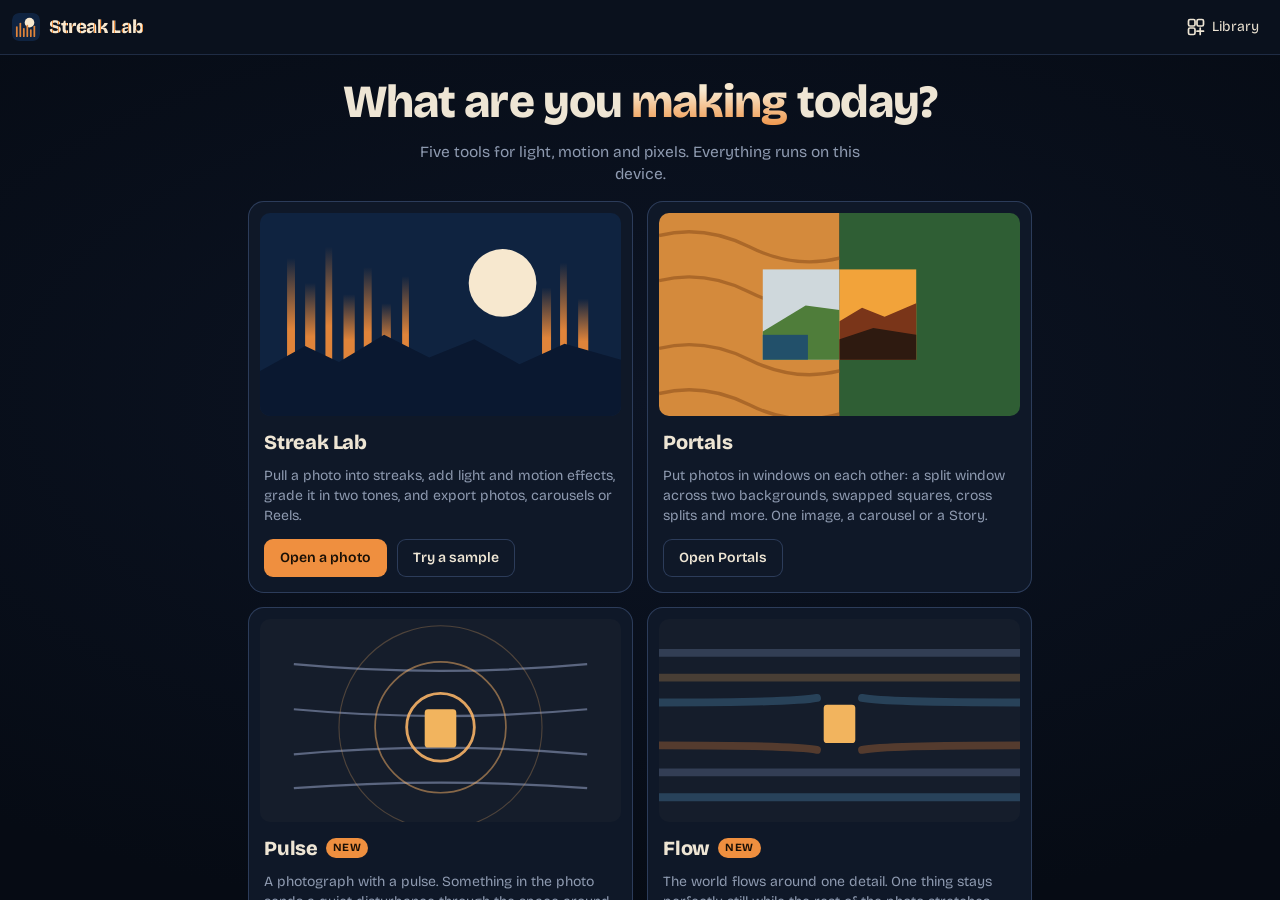
==== commit 1ecb174f: "Add Stretch: one clean pixel stretch, nothing else changed Tap where the streak starts and drag its " ====
--- a/index.html
+++ b/index.html
@@ -436,7 +436,7 @@
     <div class="stage" id="stage">
       <div class="hero dash" id="empty">
         <h1>What are you <em>making</em> today?</h1>
-        <p>Four tools for light, motion and pixels. Everything runs on this device.</p>
+        <p>Five tools for light, motion and pixels. Everything runs on this device.</p>
         <div class="toolcards">
           <div class="toolcard">
             <svg class="art" viewBox="0 0 320 180" preserveAspectRatio="xMidYMid slice" aria-hidden="true"><defs><linearGradient id="dsg" x1="0" y1="1" x2="0" y2="0"><stop offset=".3" stop-color="#e0843a"/><stop offset="1" stop-color="#e0843a" stop-opacity="0"/></linearGradient></defs>
@@ -472,6 +472,14 @@
             <h2>Flow <span class="new">New</span></h2>
             <p>The world flows around one detail. One thing stays perfectly still while the rest of the photo stretches into a slow current and returns.</p>
             <span class="btn ghost">Open Flow</span>
+          </a>
+          <a class="toolcard" href="stretch.html">
+            <svg class="art" viewBox="0 0 320 180" preserveAspectRatio="xMidYMid slice" aria-hidden="true"><rect width="320" height="180" fill="#3d7fb8"/>
+              <path d="M150 70 C210 70 250 40 320 0 L320 120 C260 118 210 128 150 128Z" fill="#f2efe8"/><path d="M150 96 C210 96 250 84 320 62 L320 92 C260 102 210 110 150 110Z" fill="#d6232f"/>
+              <path d="M110 46 H146 L156 180 H98Z" fill="#f2efe8"/><rect x="102" y="96" width="52" height="14" fill="#d6232f"/><rect x="114" y="30" width="28" height="16" fill="#ddd"/></svg>
+            <h2>Stretch <span class="new">New</span></h2>
+            <p>One clean pixel stretch. Pull a line of the photo out into a smooth, bending streak and leave everything else exactly as it was.</p>
+            <span class="btn ghost">Open Stretch</span>
           </a>
         </div>
         <div class="recent" id="recent" hidden><div class="sub">Pick up where you left off</div><div class="recentgrid" id="recentGrid"></div></div>
